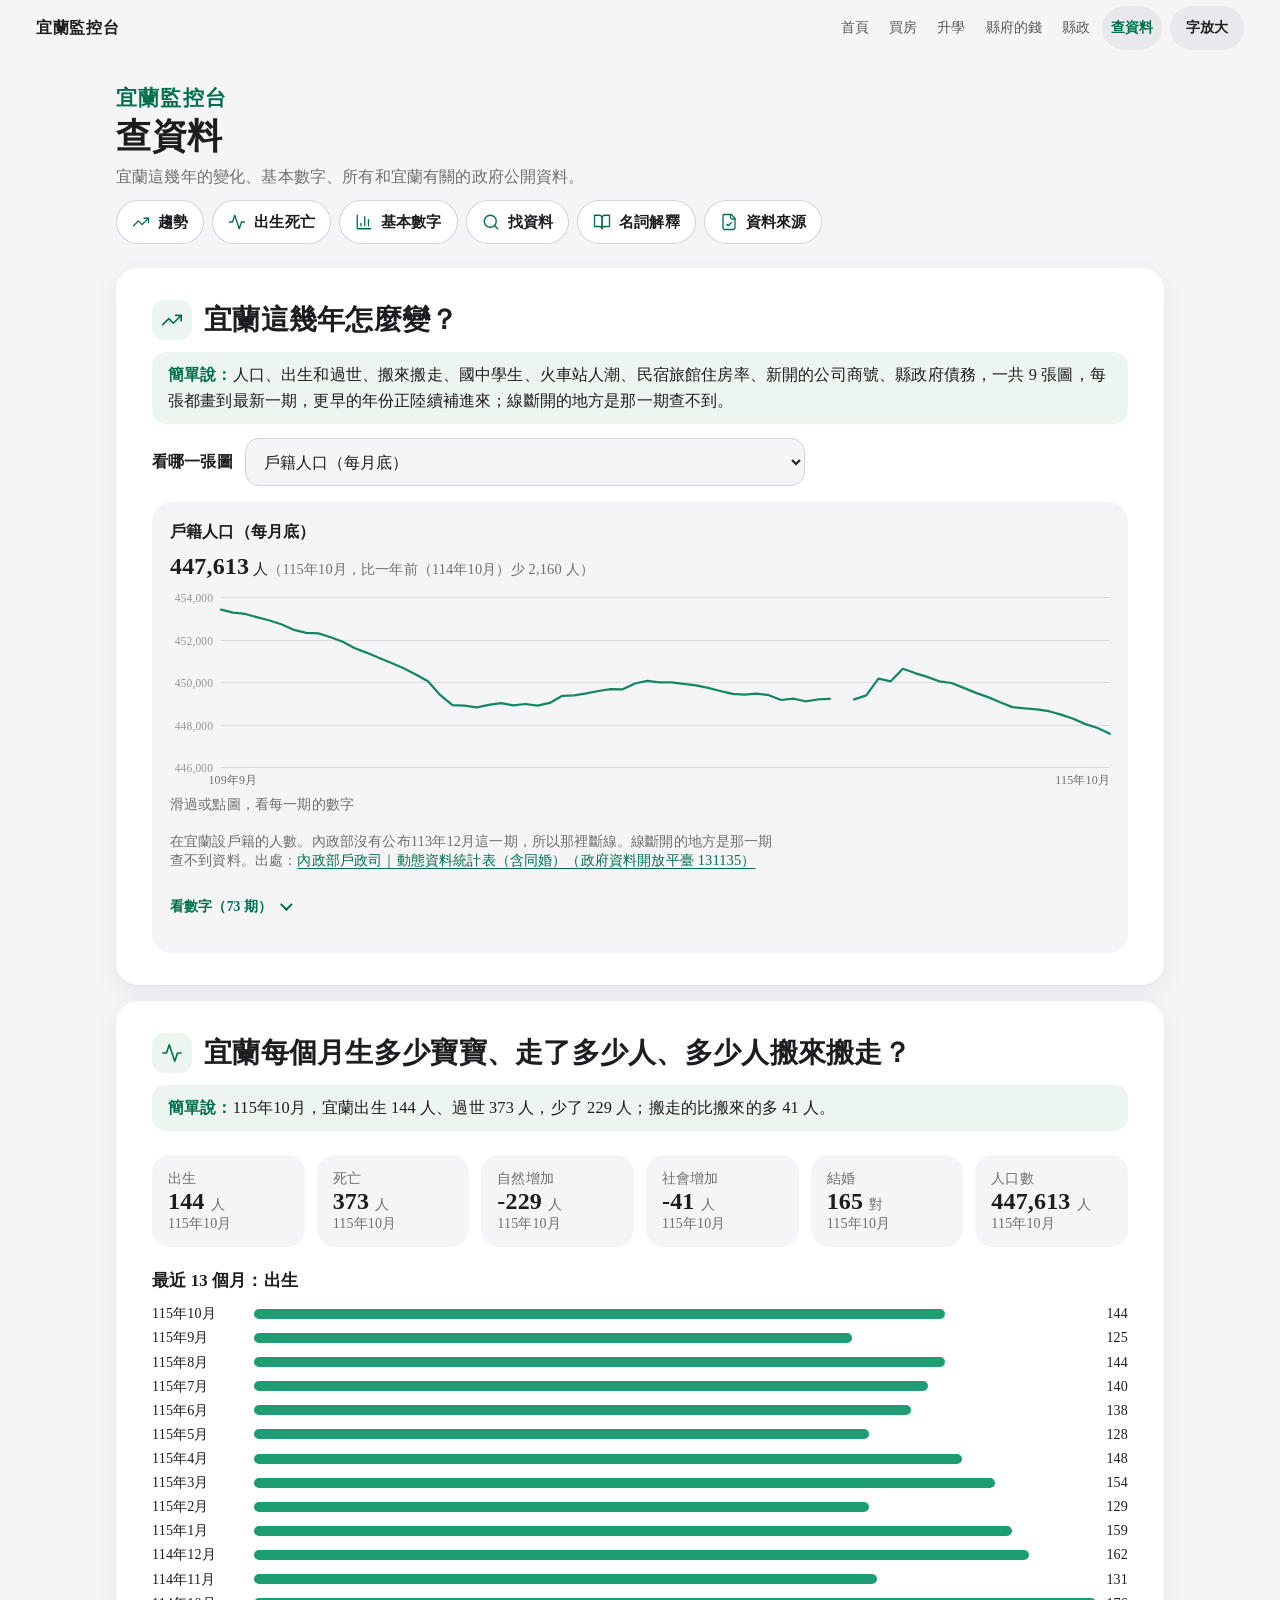
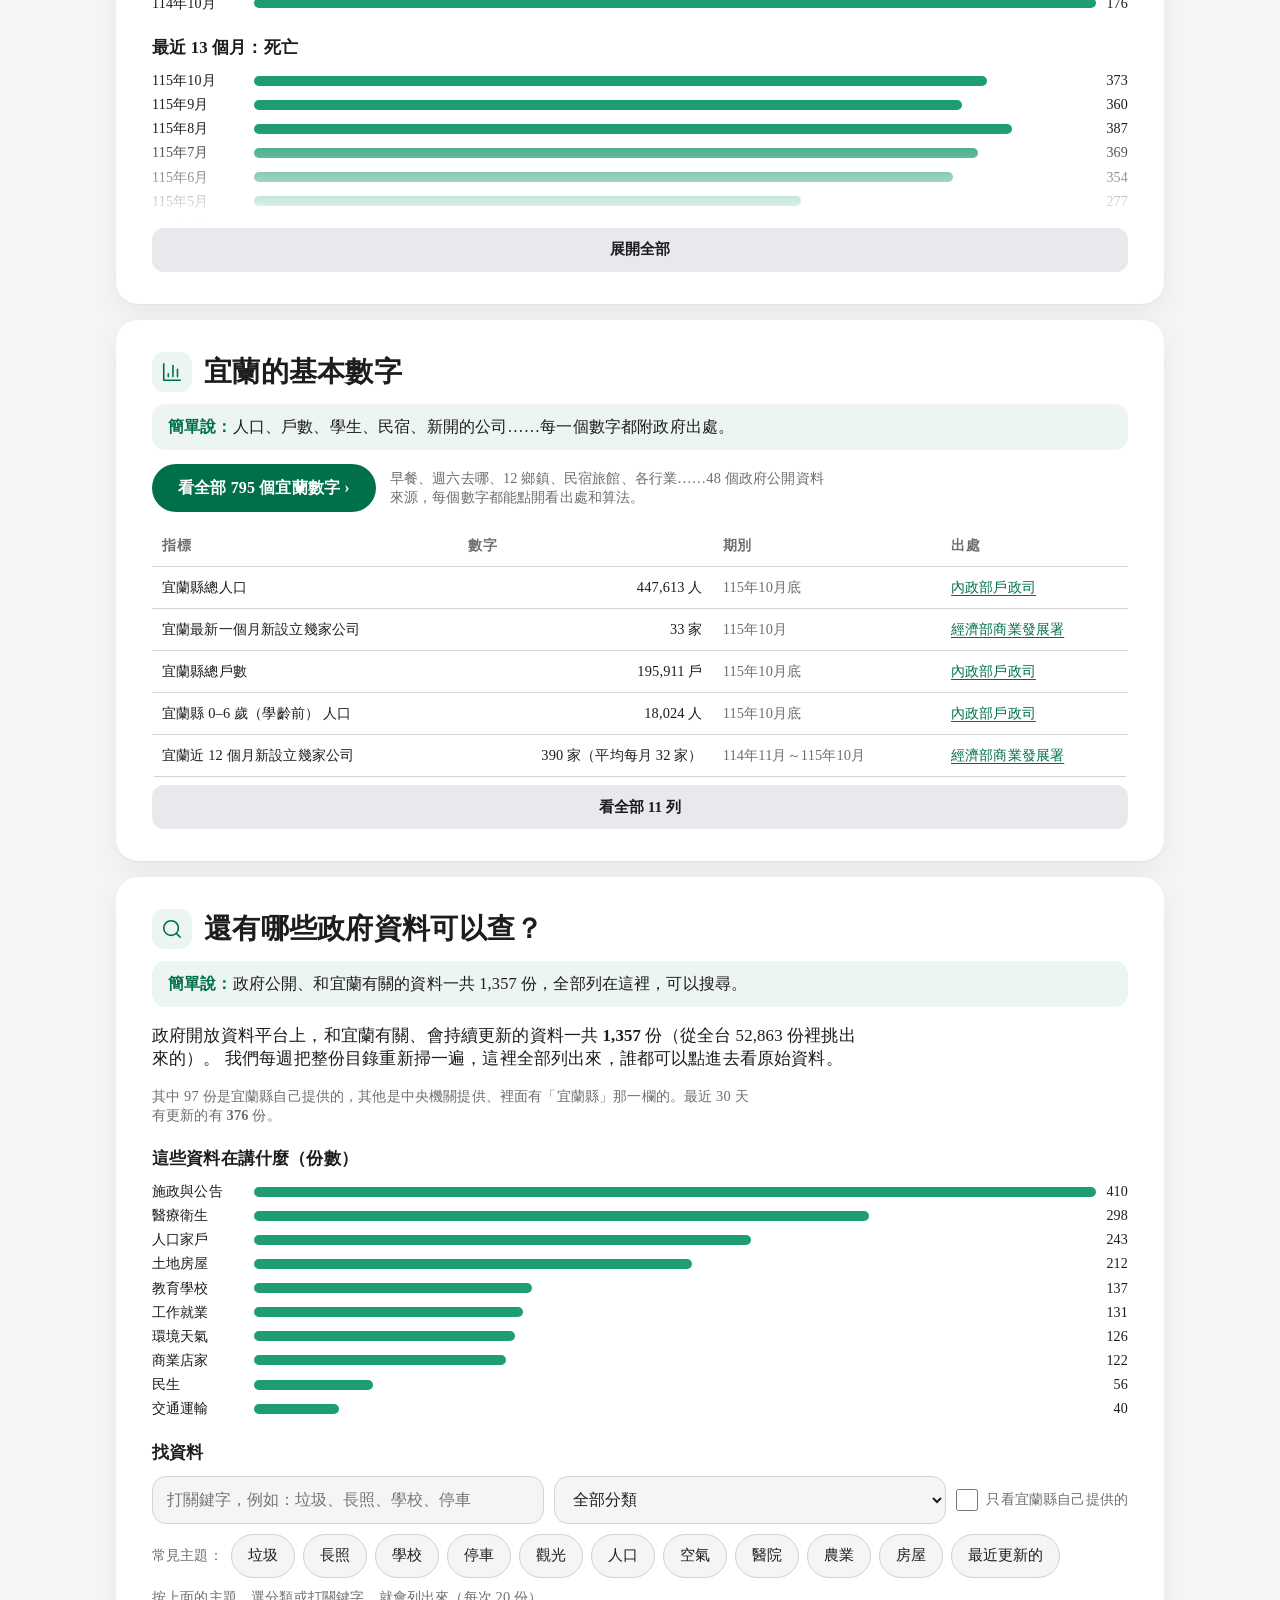
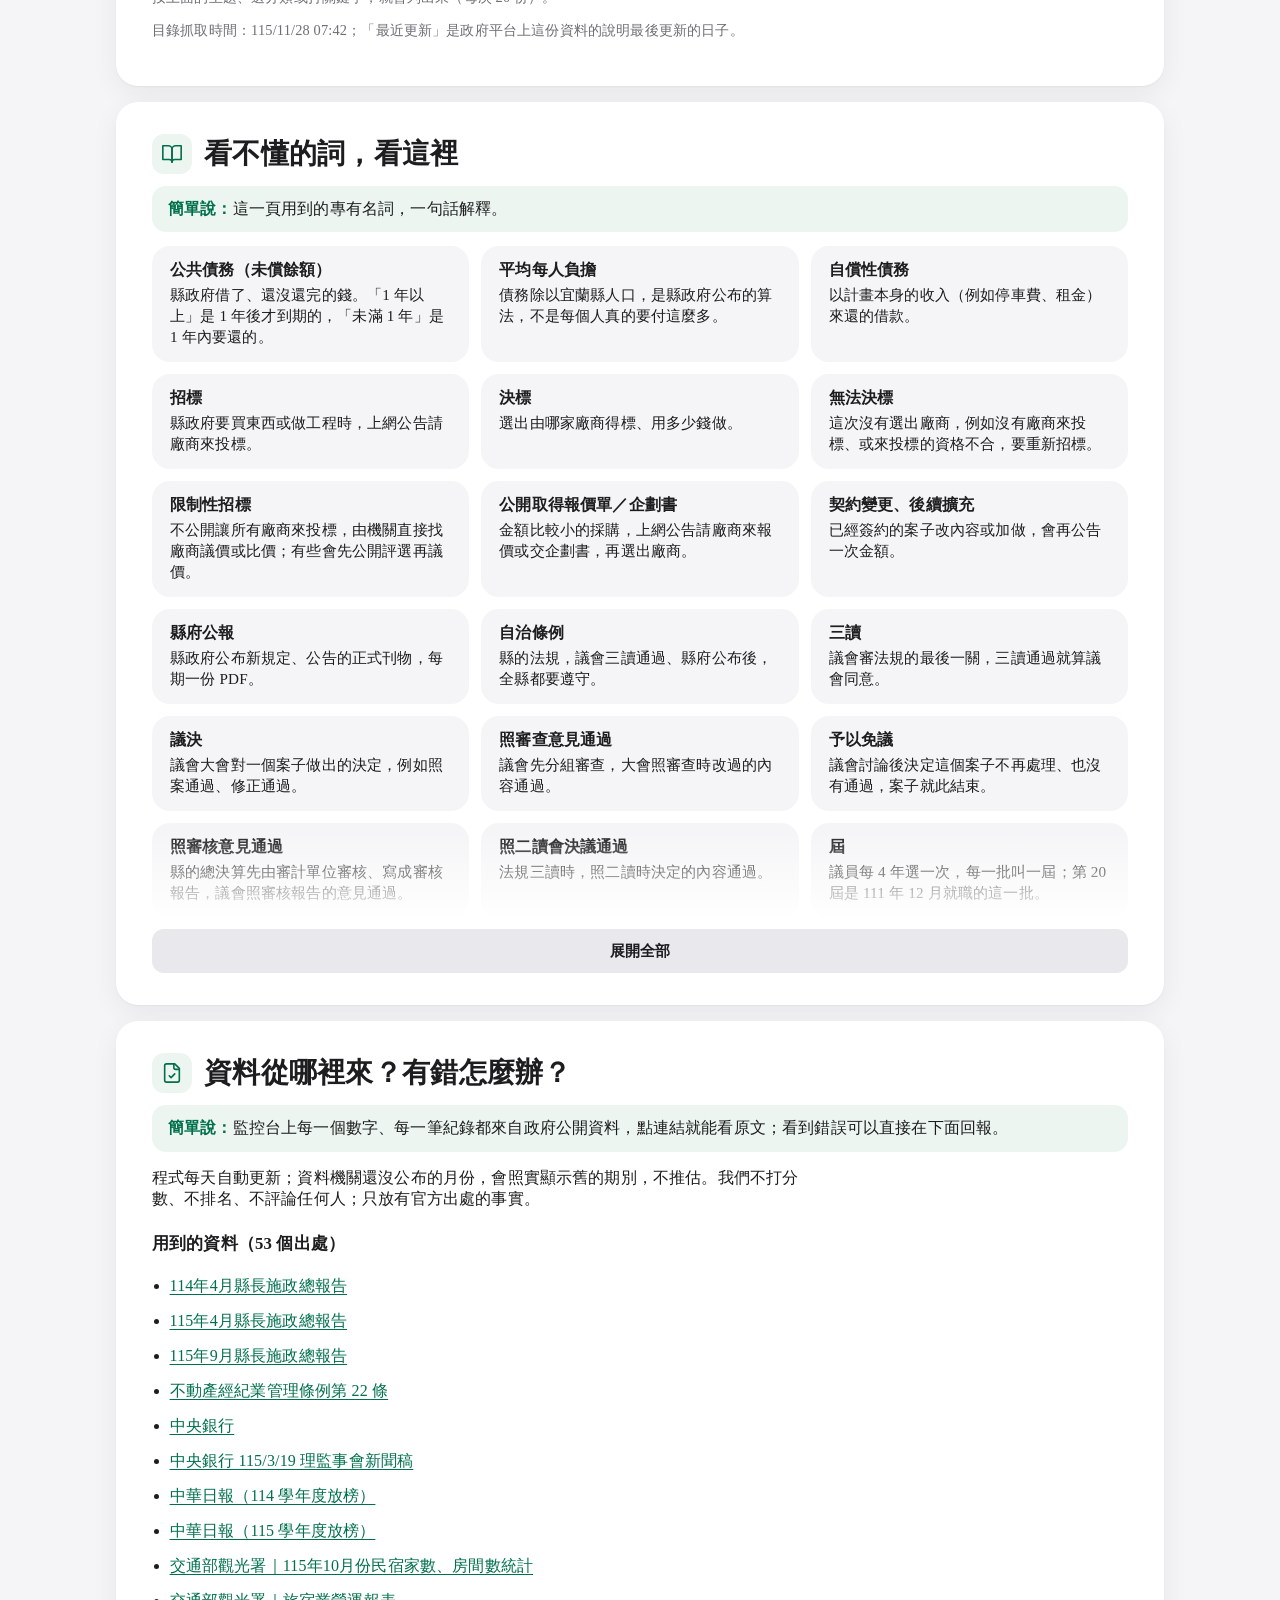
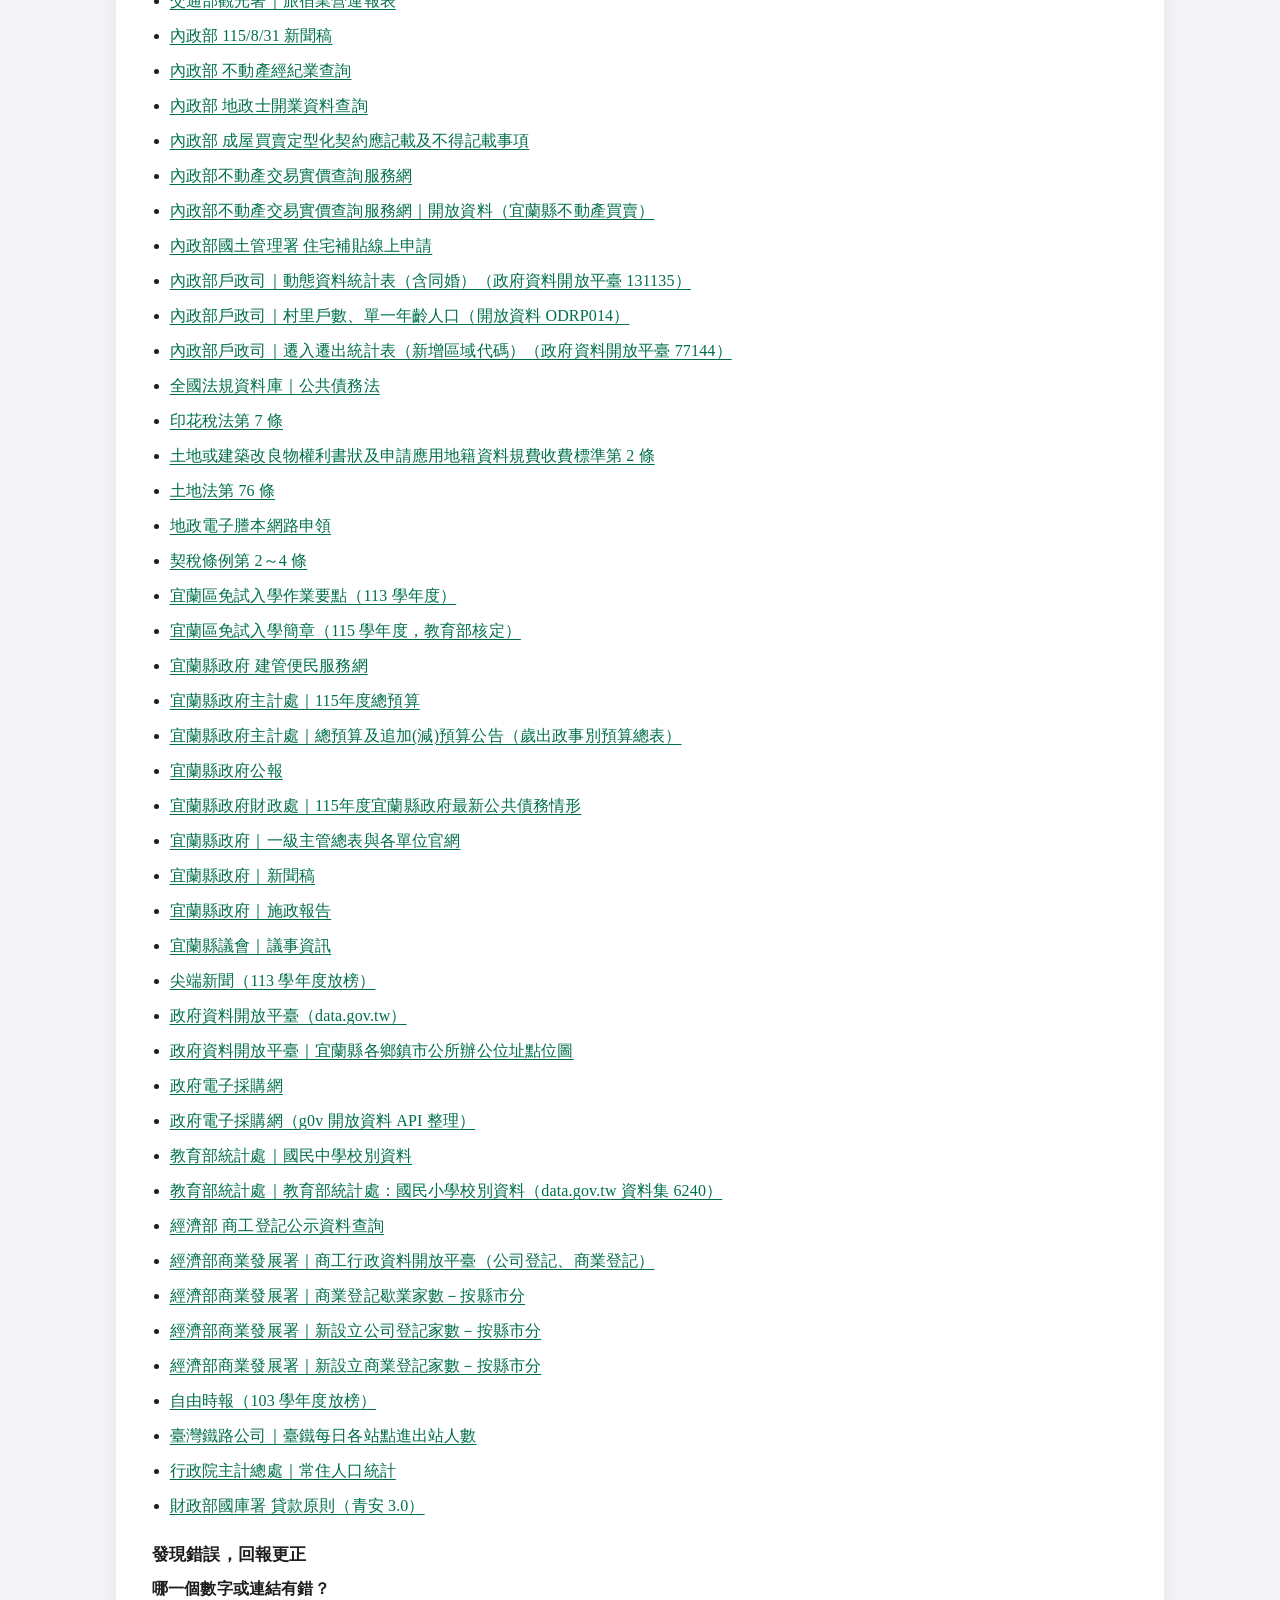
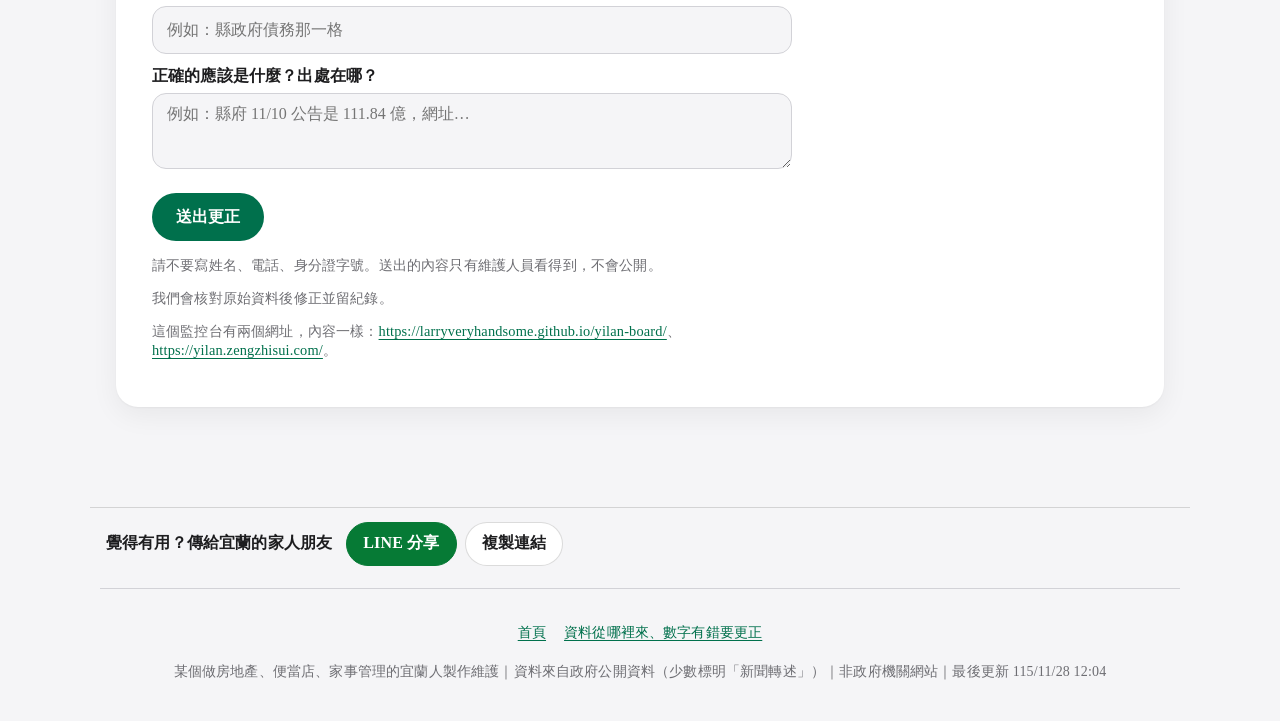
==== data/index.html @ f39eb2ba "更新 2026-11-28 12:04" ====
<!doctype html>
<html lang="zh-Hant-TW" data-page="data"><head><meta charset="utf-8">
<meta name="viewport" content="width=device-width,initial-scale=1,viewport-fit=cover">
<title>查資料｜宜蘭監控台</title>
<meta name="description" content="宜蘭這幾年的變化、基本數字、所有和宜蘭有關的政府公開資料。每一個數字都附原始出處。非政府機關網站。">
<meta property="og:type" content="website"><meta property="og:title" content="查資料｜宜蘭監控台"><meta property="og:description" content="宜蘭這幾年的變化、基本數字、所有和宜蘭有關的政府公開資料。每一個數字都附原始出處。非政府機關網站。"><meta property="og:url" content="https://yilan.zengzhisui.com/data/">
<meta name="theme-color" media="(prefers-color-scheme: light)" content="#f5f5f7"><meta name="theme-color" media="(prefers-color-scheme: dark)" content="#000000">
<link rel="stylesheet" href="../assets/board.css?v=d60c2013e5"></head><body>
<a class="skip" href="#main">跳到主要內容</a>
<div class="gnav"><div class="gin"><a class="brand" href="../">宜蘭監控台</a><nav id="nav" aria-label="分類"><a href="../">首頁</a><a href="../house/">買房</a><a href="../school/">升學</a><a href="../money/">縣府的錢</a><a href="../gov/">縣政</a><a href="../data/" aria-current=page>查資料</a></nav><details class="toc" id="toc"><summary>目錄</summary><nav class="tocp" aria-label="全部分類和區塊"><ul><li class=tg>首頁</li><li><a href="../"><span class=ti><svg viewBox="0 0 24 24" fill="none" stroke="currentColor" stroke-width="1.75" stroke-linecap="round" stroke-linejoin="round" aria-hidden="true" focusable="false"><path d="M22 7l-8.5 8.5-5-5L2 17"/><path d="M16 7h6v6"/></svg></span><span class=tt><b>首頁</b><small>一眼看懂、所有分類</small></span></a></li><li class=tg>買房</li><li><a href="../house/#house"><span class=ti><svg viewBox="0 0 24 24" fill="none" stroke="currentColor" stroke-width="1.75" stroke-linecap="round" stroke-linejoin="round" aria-hidden="true" focusable="false"><path d="M15 21v-8a1 1 0 0 0-1-1h-4a1 1 0 0 0-1 1v8"/><path d="M3 10a2 2 0 0 1 .709-1.528l7-5.999a2 2 0 0 1 2.582 0l7 5.999A2 2 0 0 1 21 10v9a2 2 0 0 1-2 2H5a2 2 0 0 1-2-2z"/></svg></span><span class=tt><b>房價</b><small>宜蘭的房子多少錢？</small></span></a></li><li><a href="../house/#buy"><span class=ti><svg viewBox="0 0 24 24" fill="none" stroke="currentColor" stroke-width="1.75" stroke-linecap="round" stroke-linejoin="round" aria-hidden="true" focusable="false"><rect width="16" height="20" x="4" y="2" rx="2"/><line x1="8" x2="16" y1="6" y2="6"/><line x1="16" x2="16" y1="14" y2="18"/><path d="M16 10h.01"/><path d="M12 10h.01"/><path d="M8 10h.01"/><path d="M12 14h.01"/><path d="M8 14h.01"/><path d="M12 18h.01"/><path d="M8 18h.01"/></svg></span><span class=tt><b>買房試算</b><small>買房試算：各鄉鎮大概要多少錢？</small></span></a></li><li><a href="../house/#howbuy"><span class=ti><svg viewBox="0 0 24 24" fill="none" stroke="currentColor" stroke-width="1.75" stroke-linecap="round" stroke-linejoin="round" aria-hidden="true" focusable="false"><path d="M22 7l-8.5 8.5-5-5L2 17"/><path d="M16 7h6v6"/></svg></span><span class=tt><b>買房步驟</b><small>在宜蘭買房要怎麼做？</small></span></a></li><li class=tg>升學</li><li><a href="../school/#school"><span class=ti><svg viewBox="0 0 24 24" fill="none" stroke="currentColor" stroke-width="1.75" stroke-linecap="round" stroke-linejoin="round" aria-hidden="true" focusable="false"><path d="M21.42 10.922a1 1 0 0 0-.019-1.838L12.83 5.18a2 2 0 0 0-1.66 0L2.6 9.08a1 1 0 0 0 0 1.832l8.57 3.908a2 2 0 0 0 1.66 0z"/><path d="M22 10v6"/><path d="M6 12.5V16a6 3 0 0 0 12 0v-3.5"/></svg></span><span class=tt><b>升學</b><small>國中升高中職，要幾分才進得去？</small></span></a></li><li class=tg>縣府的錢</li><li><a href="../money/#finance"><span class=ti><svg viewBox="0 0 24 24" fill="none" stroke="currentColor" stroke-width="1.75" stroke-linecap="round" stroke-linejoin="round" aria-hidden="true" focusable="false"><path d="M19 7V4a1 1 0 0 0-1-1H5a2 2 0 0 0 0 4h15a1 1 0 0 1 1 1v4h-3a2 2 0 0 0 0 4h3a1 1 0 0 0 1-1v-2a1 1 0 0 0-1-1"/><path d="M3 5v14a2 2 0 0 0 2 2h15a1 1 0 0 0 1-1v-4"/></svg></span><span class=tt><b>欠多少錢</b><small>縣政府欠了多少錢？</small></span></a></li><li><a href="../money/#impact"><span class=ti><svg viewBox="0 0 24 24" fill="none" stroke="currentColor" stroke-width="1.75" stroke-linecap="round" stroke-linejoin="round" aria-hidden="true" focusable="false"><path d="M3 3v18h18"/><path d="M18 17V9M13 17V5M8 17v-3"/></svg></span><span class=tt><b>預算分類</b><small>縣政府一年的錢，花在哪幾類？</small></span></a></li><li><a href="../money/#tender"><span class=ti><svg viewBox="0 0 24 24" fill="none" stroke="currentColor" stroke-width="1.75" stroke-linecap="round" stroke-linejoin="round" aria-hidden="true" focusable="false"><path d="M6 22V4a2 2 0 0 1 2-2h8a2 2 0 0 1 2 2v18Z"/><path d="M6 12H4a2 2 0 0 0-2 2v6a2 2 0 0 0 2 2h2"/><path d="M18 9h2a2 2 0 0 1 2 2v9a2 2 0 0 1-2 2h-2"/><path d="M10 6h4M10 10h4M10 14h4M10 18h4"/></svg></span><span class=tt><b>錢花在哪</b><small>縣政府的錢花在哪？</small></span></a></li><li class=tg>縣政</li><li><a href="../gov/#team"><span class=ti><svg viewBox="0 0 24 24" fill="none" stroke="currentColor" stroke-width="1.75" stroke-linecap="round" stroke-linejoin="round" aria-hidden="true" focusable="false"><path d="M16 21v-2a4 4 0 0 0-4-4H6a4 4 0 0 0-4 4v2"/><circle cx="9" cy="7" r="4"/><path d="M22 21v-2a4 4 0 0 0-3-3.87M16 3.13a4 4 0 0 1 0 7.75"/></svg></span><span class=tt><b>縣府團隊</b><small>縣政府由誰負責？各單位管什麼？</small></span></a></li><li><a href="../gov/#speed"><span class=ti><svg viewBox="0 0 24 24" fill="none" stroke="currentColor" stroke-width="1.75" stroke-linecap="round" stroke-linejoin="round" aria-hidden="true" focusable="false"><path d="M10 2h4M12 14l3-3"/><circle cx="12" cy="14" r="8"/></svg></span><span class=tt><b>辦事天數</b><small>政府辦一件事要多久？</small></span></a></li><li><a href="../gov/#policy"><span class=ti><svg viewBox="0 0 24 24" fill="none" stroke="currentColor" stroke-width="1.75" stroke-linecap="round" stroke-linejoin="round" aria-hidden="true" focusable="false"><path d="m3 11 18-5v12L3 14v-3z"/><path d="M11.6 16.8a3 3 0 1 1-5.8-1.6"/></svg></span><span class=tt><b>縣府施政</b><small>縣政府最近在做什麼？</small></span></a></li><li><a href="../gov/#council"><span class=ti><svg viewBox="0 0 24 24" fill="none" stroke="currentColor" stroke-width="1.75" stroke-linecap="round" stroke-linejoin="round" aria-hidden="true" focusable="false"><path d="M3 22h18M6 18v-7M10 18v-7M14 18v-7M18 18v-7"/><path d="M12 2 20 7H4z"/></svg></span><span class=tt><b>議會</b><small>縣議會通過了什麼？</small></span></a></li><li><a href="../gov/#leader"><span class=ti><svg viewBox="0 0 24 24" fill="none" stroke="currentColor" stroke-width="1.75" stroke-linecap="round" stroke-linejoin="round" aria-hidden="true" focusable="false"><path d="M19 21v-2a4 4 0 0 0-4-4H9a4 4 0 0 0-4 4v2"/><circle cx="12" cy="7" r="4"/></svg></span><span class=tt><b>施政摘錄</b><small>縣府施政報告摘錄：做了什麼、正在做什麼</small></span></a></li><li><a href="../gov/#voice"><span class=ti><svg viewBox="0 0 24 24" fill="none" stroke="currentColor" stroke-width="1.75" stroke-linecap="round" stroke-linejoin="round" aria-hidden="true" focusable="false"><path d="M21 15a2 2 0 0 1-2 2H7l-4 4V5a2 2 0 0 1 2-2h14a2 2 0 0 1 2 2z"/><path d="M8 9h8M8 13h5"/></svg></span><span class=tt><b>意見箱</b><small>你最希望縣政府做什麼？</small></span></a></li><li class=tg>查資料</li><li><a href="#trends"><span class=ti><svg viewBox="0 0 24 24" fill="none" stroke="currentColor" stroke-width="1.75" stroke-linecap="round" stroke-linejoin="round" aria-hidden="true" focusable="false"><path d="M22 7l-8.5 8.5-5-5L2 17"/><path d="M16 7h6v6"/></svg></span><span class=tt><b>趨勢</b><small>宜蘭這幾年怎麼變？</small></span></a></li><li><a href="#pop-change"><span class=ti><svg viewBox="0 0 24 24" fill="none" stroke="currentColor" stroke-width="1.75" stroke-linecap="round" stroke-linejoin="round" aria-hidden="true" focusable="false"><path d="M22 12h-4l-3 9L9 3l-3 9H2"/></svg></span><span class=tt><b>出生死亡</b><small>宜蘭每個月生多少寶寶、走了多少人、多少人搬來搬走？</small></span></a></li><li><a href="#numbers"><span class=ti><svg viewBox="0 0 24 24" fill="none" stroke="currentColor" stroke-width="1.75" stroke-linecap="round" stroke-linejoin="round" aria-hidden="true" focusable="false"><path d="M3 3v18h18"/><path d="M18 17V9M13 17V5M8 17v-3"/></svg></span><span class=tt><b>基本數字</b><small>宜蘭的基本數字</small></span></a></li><li><a href="#radar"><span class=ti><svg viewBox="0 0 24 24" fill="none" stroke="currentColor" stroke-width="1.75" stroke-linecap="round" stroke-linejoin="round" aria-hidden="true" focusable="false"><circle cx="11" cy="11" r="8"/><path d="m21 21-4.3-4.3"/></svg></span><span class=tt><b>找資料</b><small>還有哪些政府資料可以查？</small></span></a></li><li><a href="#words"><span class=ti><svg viewBox="0 0 24 24" fill="none" stroke="currentColor" stroke-width="1.75" stroke-linecap="round" stroke-linejoin="round" aria-hidden="true" focusable="false"><path d="M2 3h6a4 4 0 0 1 4 4v14a3 3 0 0 0-3-3H2z"/><path d="M22 3h-6a4 4 0 0 0-4 4v14a3 3 0 0 1 3-3h7z"/></svg></span><span class=tt><b>名詞解釋</b><small>看不懂的詞，看這裡</small></span></a></li><li><a href="#about"><span class=ti><svg viewBox="0 0 24 24" fill="none" stroke="currentColor" stroke-width="1.75" stroke-linecap="round" stroke-linejoin="round" aria-hidden="true" focusable="false"><path d="M15 2H6a2 2 0 0 0-2 2v16a2 2 0 0 0 2 2h12a2 2 0 0 0 2-2V7Z"/><path d="M14 2v4a2 2 0 0 0 2 2h4"/><path d="m9 15 2 2 4-4"/></svg></span><span class=tt><b>資料從哪裡來</b><small>資料從哪裡來？有錯怎麼辦？</small></span></a></li></ul></nav></details><span class="btap"><button type="button" id="bigbtn" aria-pressed="false">字放大</button></span></div></div>
<div class="wrap">
<header class="phero"><p class="eyebrow">宜蘭監控台</p><h1>查資料</h1><p class="tag">宜蘭這幾年的變化、基本數字、所有和宜蘭有關的政府公開資料。</p><nav aria-label="這一頁有"><div class="pchips"><a href="#trends"><svg viewBox="0 0 24 24" fill="none" stroke="currentColor" stroke-width="1.75" stroke-linecap="round" stroke-linejoin="round" aria-hidden="true" focusable="false"><path d="M22 7l-8.5 8.5-5-5L2 17"/><path d="M16 7h6v6"/></svg>趨勢</a><a href="#pop-change"><svg viewBox="0 0 24 24" fill="none" stroke="currentColor" stroke-width="1.75" stroke-linecap="round" stroke-linejoin="round" aria-hidden="true" focusable="false"><path d="M22 12h-4l-3 9L9 3l-3 9H2"/></svg>出生死亡</a><a href="#numbers"><svg viewBox="0 0 24 24" fill="none" stroke="currentColor" stroke-width="1.75" stroke-linecap="round" stroke-linejoin="round" aria-hidden="true" focusable="false"><path d="M3 3v18h18"/><path d="M18 17V9M13 17V5M8 17v-3"/></svg>基本數字</a><a href="#radar"><svg viewBox="0 0 24 24" fill="none" stroke="currentColor" stroke-width="1.75" stroke-linecap="round" stroke-linejoin="round" aria-hidden="true" focusable="false"><circle cx="11" cy="11" r="8"/><path d="m21 21-4.3-4.3"/></svg>找資料</a><a href="#words"><svg viewBox="0 0 24 24" fill="none" stroke="currentColor" stroke-width="1.75" stroke-linecap="round" stroke-linejoin="round" aria-hidden="true" focusable="false"><path d="M2 3h6a4 4 0 0 1 4 4v14a3 3 0 0 0-3-3H2z"/><path d="M22 3h-6a4 4 0 0 0-4 4v14a3 3 0 0 1 3-3h7z"/></svg>名詞解釋</a><a href="#about"><svg viewBox="0 0 24 24" fill="none" stroke="currentColor" stroke-width="1.75" stroke-linecap="round" stroke-linejoin="round" aria-hidden="true" focusable="false"><path d="M15 2H6a2 2 0 0 0-2 2v16a2 2 0 0 0 2 2h12a2 2 0 0 0 2-2V7Z"/><path d="M14 2v4a2 2 0 0 0 2 2h4"/><path d="m9 15 2 2 4-4"/></svg>資料來源</a></div></nav></header><main id="main"><section id="trends"><h2><span class=ic><svg viewBox="0 0 24 24" fill="none" stroke="currentColor" stroke-width="1.75" stroke-linecap="round" stroke-linejoin="round" aria-hidden="true" focusable="false"><path d="M22 7l-8.5 8.5-5-5L2 17"/><path d="M16 7h6v6"/></svg></span>宜蘭這幾年怎麼變？</h2><p class=simple><b>簡單說：</b>人口、出生和過世、搬來搬走、國中學生、火車站人潮、民宿旅館住房率、新開的公司商號、縣政府債務，一共 9 張圖，每張都畫到最新一期，更早的年份正陸續補進來；線斷開的地方是那一期查不到。</p><div class=sb><div class=trpick hidden><label for=trsel>看哪一張圖</label><select id=trsel><option value="tr-pop">戶籍人口（每月底）</option><option value="tr-birth">每個月出生、過世多少人</option><option value="tr-move">每個月搬來、搬走多少人（戶籍遷入、遷出）</option><option value="tr-live">實際住在宜蘭的人（常住人口，千人）</option><option value="tr-jhs">國中學生有多少人</option><option value="tr-tra">宜蘭縣內火車站，平均每天多少人下車</option><option value="tr-room">民宿、旅館的住房率（每個月）</option><option value="tr-biz">每個月新開、收掉多少公司和商號</option><option value="tr-debt">縣政府欠多少錢（每月底，億元）</option><option value="*">全部 9 張一起看</option></select></div><div class=trg><figure class=trc id="tr-pop"><figcaption><h3>戶籍人口（每月底）</h3><div class=trh><b>447,613</b> 人<span class=sub>（115年10月，比一年前（114年10月）少 2,160 人）</span></div></figcaption><div class=plot tabindex=0 role=img aria-label="戶籍人口（每月底）：109年9月～115年10月的變化，可以用左右方向鍵看每一期" data-d='{&quot;n&quot;:[&quot;戶籍人口&quot;],&quot;u&quot;:&quot;人&quot;,&quot;r&quot;:[[0.0,&quot;109年9月&quot;,[[0.0685,&quot;453,452&quot;]]],[0.0137,&quot;109年10月&quot;,[[0.0864,&quot;453,309&quot;]]],[0.0274,&quot;109年11月&quot;,[[0.0942,&quot;453,246&quot;]]],[0.0411,&quot;109年12月&quot;,[[0.1141,&quot;453,087&quot;]]],[0.0548,&quot;110年1月&quot;,[[0.1324,&quot;452,941&quot;]]],[0.0685,&quot;110年2月&quot;,[[0.1561,&quot;452,751&quot;]]],[0.0822,&quot;110年3月&quot;,[[0.1879,&quot;452,497&quot;]]],[0.0959,&quot;110年4月&quot;,[[0.2056,&quot;452,355&quot;]]],[0.1096,&quot;110年5月&quot;,[[0.2083,&quot;452,334&quot;]]],[0.1233,&quot;110年6月&quot;,[[0.2311,&quot;452,151&quot;]]],[0.137,&quot;110年7月&quot;,[[0.2568,&quot;451,946&quot;]]],[0.1507,&quot;110年8月&quot;,[[0.2956,&quot;451,635&quot;]]],[0.1644,&quot;110年9月&quot;,[[0.3223,&quot;451,422&quot;]]],[0.1781,&quot;110年10月&quot;,[[0.3531,&quot;451,175&quot;]]],[0.1918,&quot;110年11月&quot;,[[0.382,&quot;450,944&quot;]]],[0.2055,&quot;110年12月&quot;,[[0.4135,&quot;450,692&quot;]]],[0.2192,&quot;111年1月&quot;,[[0.4493,&quot;450,406&quot;]]],[0.2329,&quot;111年2月&quot;,[[0.49,&quot;450,080&quot;]]],[0.2466,&quot;111年3月&quot;,[[0.5706,&quot;449,435&quot;]]],[0.2603,&quot;111年4月&quot;,[[0.6296,&quot;448,963&quot;]]],[0.274,&quot;111年5月&quot;,[[0.6334,&quot;448,933&quot;]]],[0.2877,&quot;111年6月&quot;,[[0.643,&quot;448,856&quot;]]],[0.3014,&quot;111年7月&quot;,[[0.6286,&quot;448,971&quot;]]],[0.3151,&quot;111年8月&quot;,[[0.6188,&quot;449,050&quot;]]],[0.3288,&quot;111年9月&quot;,[[0.6319,&quot;448,945&quot;]]],[0.3425,&quot;111年10月&quot;,[[0.6235,&quot;449,012&quot;]]],[0.3562,&quot;111年11月&quot;,[[0.6326,&quot;448,939&quot;]]],[0.3699,&quot;111年12月&quot;,[[0.6173,&quot;449,062&quot;]]],[0.3836,&quot;112年1月&quot;,[[0.5761,&quot;449,391&quot;]]],[0.3973,&quot;112年2月&quot;,[[0.5727,&quot;449,418&quot;]]],[0.411,&quot;112年3月&quot;,[[0.5613,&quot;449,510&quot;]]],[0.4247,&quot;112年4月&quot;,[[0.547,&quot;449,624&quot;]]],[0.4384,&quot;112年5月&quot;,[[0.5361,&quot;449,711&quot;]]],[0.4521,&quot;112年6月&quot;,[[0.5369,&quot;449,705&quot;]]],[0.4658,&quot;112年7月&quot;,[[0.503,&quot;449,976&quot;]]],[0.4795,&quot;112年8月&quot;,[[0.4881,&quot;450,095&quot;]]],[0.4932,&quot;112年9月&quot;,[[0.4961,&quot;450,031&quot;]]],[0.5068,&quot;112年10月&quot;,[[0.4958,&quot;450,034&quot;]]],[0.5205,&quot;112年11月&quot;,[[0.5046,&quot;449,963&quot;]]],[0.5342,&quot;112年12月&quot;,[[0.5137,&quot;449,890&quot;]]],[0.5479,&quot;113年1月&quot;,[[0.5291,&quot;449,767&quot;]]],[0.5616,&quot;113年2月&quot;,[[0.547,&quot;449,624&quot;]]],[0.5753,&quot;113年3月&quot;,[[0.5635,&quot;449,492&quot;]]],[0.589,&quot;113年4月&quot;,[[0.569,&quot;449,448&quot;]]],[0.6027,&quot;113年5月&quot;,[[0.5625,&quot;449,500&quot;]]],[0.6164,&quot;113年6月&quot;,[[0.5722,&quot;449,422&quot;]]],[0.6301,&quot;113年7月&quot;,[[0.5999,&quot;449,201&quot;]]],[0.6438,&quot;113年8月&quot;,[[0.5916,&quot;449,267&quot;]]],[0.6575,&quot;113年9月&quot;,[[0.6073,&quot;449,142&quot;]]],[0.6712,&quot;113年10月&quot;,[[0.5971,&quot;449,223&quot;]]],[0.6849,&quot;113年11月&quot;,[[0.5933,&quot;449,254&quot;]]],[0.7123,&quot;114年1月&quot;,[[0.596,&quot;449,232&quot;]]],[0.726,&quot;114年2月&quot;,[[0.5727,&quot;449,418&quot;]]],[0.7397,&quot;114年3月&quot;,[[0.4746,&quot;450,203&quot;]]],[0.7534,&quot;114年4月&quot;,[[0.4899,&quot;450,081&quot;]]],[0.7671,&quot;114年5月&quot;,[[0.4167,&quot;450,666&quot;]]],[0.7808,&quot;114年6月&quot;,[[0.4415,&quot;450,468&quot;]]],[0.7945,&quot;114年7月&quot;,[[0.464,&quot;450,288&quot;]]],[0.8082,&quot;114年8月&quot;,[[0.4901,&quot;450,079&quot;]]],[0.8219,&quot;114年9月&quot;,[[0.5001,&quot;449,999&quot;]]],[0.8356,&quot;114年10月&quot;,[[0.5284,&quot;449,773&quot;]]],[0.8493,&quot;114年11月&quot;,[[0.558,&quot;449,536&quot;]]],[0.863,&quot;114年12月&quot;,[[0.583,&quot;449,336&quot;]]],[0.8767,&quot;115年1月&quot;,[[0.6133,&quot;449,094&quot;]]],[0.8904,&quot;115年2月&quot;,[[0.6419,&quot;448,865&quot;]]],[0.9041,&quot;115年3月&quot;,[[0.6489,&quot;448,809&quot;]]],[0.9178,&quot;115年4月&quot;,[[0.6546,&quot;448,763&quot;]]],[0.9315,&quot;115年5月&quot;,[[0.6663,&quot;448,670&quot;]]],[0.9452,&quot;115年6月&quot;,[[0.6859,&quot;448,513&quot;]]],[0.9589,&quot;115年7月&quot;,[[0.7104,&quot;448,317&quot;]]],[0.9726,&quot;115年8月&quot;,[[0.7419,&quot;448,065&quot;]]],[0.9863,&quot;115年9月&quot;,[[0.7646,&quot;447,883&quot;]]],[1.0,&quot;115年10月&quot;,[[0.7984,&quot;447,613&quot;]]]]}'><span class=gl style="bottom:0.00%"><i>446,000</i></span><span class=gl style="bottom:25.00%"><i>448,000</i></span><span class=gl style="bottom:50.00%"><i>450,000</i></span><span class=gl style="bottom:75.00%"><i>452,000</i></span><span class=gl style="bottom:100.00%"><i>454,000</i></span><svg viewBox="0 0 600 200" preserveAspectRatio="none" aria-hidden="true"><path d="M0.0,13.7L8.2,17.3L16.4,18.8L24.7,22.8L32.9,26.5L41.1,31.2L49.3,37.6L57.5,41.1L65.8,41.7L74.0,46.2L82.2,51.4L90.4,59.1L98.6,64.5L106.8,70.6L115.1,76.4L123.3,82.7L131.5,89.9L139.7,98.0L147.9,114.1L156.2,125.9L164.4,126.7L172.6,128.6L180.8,125.7L189.0,123.8L197.3,126.4L205.5,124.7L213.7,126.5L221.9,123.5L230.1,115.2L238.4,114.5L246.6,112.2L254.8,109.4L263.0,107.2L271.2,107.4L279.5,100.6L287.7,97.6L295.9,99.2L304.1,99.2L312.3,100.9L320.5,102.7L328.8,105.8L337.0,109.4L345.2,112.7L353.4,113.8L361.6,112.5L369.9,114.4L378.1,120.0L386.3,118.3L394.5,121.5L402.7,119.4L411.0,118.7M427.4,119.2L435.6,114.5L443.8,94.9L452.1,98.0L460.3,83.3L468.5,88.3L476.7,92.8L484.9,98.0L493.2,100.0L501.4,105.7L509.6,111.6L517.8,116.6L526.0,122.7L534.2,128.4L542.5,129.8L550.7,130.9L558.9,133.2L567.1,137.2L575.3,142.1L583.6,148.4L591.8,152.9L600.0,159.7" fill="none" stroke="var(--c1)" stroke-width="2.25" stroke-linejoin="round" stroke-linecap="round" vector-effect="non-scaling-stroke"/></svg><span class=vl hidden></span></div><div class=xax><span>109年9月</span><span>115年10月</span></div><div class="rd sub" aria-live=polite>滑過或點圖，看每一期的數字</div><p class=sub>在宜蘭設戶籍的人數。內政部沒有公布113年12月這一期，所以那裡斷線。線斷開的地方是那一期查不到資料。出處：<a href="https://data.gov.tw/dataset/131135" target="_blank" rel="noopener">內政部戶政司｜動態資料統計表（含同婚）（政府資料開放平臺 131135）<span class=vh>（另開新視窗）</span></a></p><details class=tdl><summary>看數字（73 期）</summary><div class=tw><table role=table class=k><thead><tr role=row><th role=columnheader>期別</th><th role=columnheader>戶籍人口</th></tr></thead><tbody></tbody></table></div><noscript><p class=sub>這個瀏覽器沒有開 JavaScript，看不到數字表；請點上面的出處看原始資料。</p></noscript></details></figure><figure class=trc id="tr-birth"><figcaption><h3>每個月出生、過世多少人</h3><div class=trh>出生 <b>144</b> 人<span class=sub>（115年10月，比一年前（114年10月）少 32 人）</span><br>過世 <b>373</b> 人<span class=sub>（115年10月，比一年前（114年10月）多 66 人）</span></div></figcaption><div class=lg><span><i class="" style="--k:var(--c1)"></i>出生</span><span><i class="lg2" style="--k:var(--c2)"></i>過世</span></div><div class=plot tabindex=0 role=img aria-label="每個月出生、過世多少人：109年9月～115年10月的變化，可以用左右方向鍵看每一期" data-d='{&quot;n&quot;:[&quot;出生&quot;,&quot;過世&quot;],&quot;u&quot;:&quot;人&quot;,&quot;r&quot;:[[0.0,&quot;109年9月&quot;,[[0.59,&quot;246&quot;],[0.475,&quot;315&quot;]]],[0.0137,&quot;109年10月&quot;,[[0.595,&quot;243&quot;],[0.5083,&quot;295&quot;]]],[0.0274,&quot;109年11月&quot;,[[0.5483,&quot;271&quot;],[0.505,&quot;297&quot;]]],[0.0411,&quot;109年12月&quot;,[[0.5033,&quot;298&quot;],[0.37,&quot;378&quot;]]],[0.0548,&quot;110年1月&quot;,[[0.695,&quot;183&quot;],[0.3967,&quot;362&quot;]]],[0.0685,&quot;110年2月&quot;,[[0.6717,&quot;197&quot;],[0.4367,&quot;338&quot;]]],[0.0822,&quot;110年3月&quot;,[[0.5883,&quot;247&quot;],[0.34,&quot;396&quot;]]],[0.0959,&quot;110年4月&quot;,[[0.63,&quot;222&quot;],[0.4233,&quot;346&quot;]]],[0.1096,&quot;110年5月&quot;,[[0.585,&quot;249&quot;],[0.4533,&quot;328&quot;]]],[0.1233,&quot;110年6月&quot;,[[0.54,&quot;276&quot;],[0.4,&quot;360&quot;]]],[0.137,&quot;110年7月&quot;,[[0.6233,&quot;226&quot;],[0.4133,&quot;352&quot;]]],[0.1507,&quot;110年8月&quot;,[[0.5917,&quot;245&quot;],[0.4183,&quot;349&quot;]]],[0.1644,&quot;110年9月&quot;,[[0.5583,&quot;265&quot;],[0.5067,&quot;296&quot;]]],[0.1781,&quot;110年10月&quot;,[[0.6383,&quot;217&quot;],[0.47,&quot;318&quot;]]],[0.1918,&quot;110年11月&quot;,[[0.5967,&quot;242&quot;],[0.425,&quot;345&quot;]]],[0.2055,&quot;110年12月&quot;,[[0.5817,&quot;251&quot;],[0.4183,&quot;349&quot;]]],[0.2192,&quot;111年1月&quot;,[[0.6233,&quot;226&quot;],[0.425,&quot;345&quot;]]],[0.2329,&quot;111年2月&quot;,[[0.7017,&quot;179&quot;],[0.4467,&quot;332&quot;]]],[0.2466,&quot;111年3月&quot;,[[0.635,&quot;219&quot;],[0.3467,&quot;392&quot;]]],[0.2603,&quot;111年4月&quot;,[[0.6867,&quot;188&quot;],[0.46,&quot;324&quot;]]],[0.274,&quot;111年5月&quot;,[[0.7317,&quot;161&quot;],[0.3233,&quot;406&quot;]]],[0.2877,&quot;111年6月&quot;,[[0.7017,&quot;179&quot;],[0.2333,&quot;460&quot;]]],[0.3014,&quot;111年7月&quot;,[[0.6467,&quot;212&quot;],[0.3517,&quot;389&quot;]]],[0.3151,&quot;111年8月&quot;,[[0.6967,&quot;182&quot;],[0.37,&quot;378&quot;]]],[0.3288,&quot;111年9月&quot;,[[0.6433,&quot;214&quot;],[0.3933,&quot;364&quot;]]],[0.3425,&quot;111年10月&quot;,[[0.6467,&quot;212&quot;],[0.35,&quot;390&quot;]]],[0.3562,&quot;111年11月&quot;,[[0.6617,&quot;203&quot;],[0.275,&quot;435&quot;]]],[0.3699,&quot;111年12月&quot;,[[0.6617,&quot;203&quot;],[0.31,&quot;414&quot;]]],[0.3836,&quot;112年1月&quot;,[[0.6867,&quot;188&quot;],[0.3483,&quot;391&quot;]]],[0.3973,&quot;112年2月&quot;,[[0.69,&quot;186&quot;],[0.3183,&quot;409&quot;]]],[0.411,&quot;112年3月&quot;,[[0.645,&quot;213&quot;],[0.2417,&quot;455&quot;]]],[0.4247,&quot;112年4月&quot;,[[0.715,&quot;171&quot;],[0.4167,&quot;350&quot;]]],[0.4384,&quot;112年5月&quot;,[[0.6283,&quot;223&quot;],[0.3483,&quot;391&quot;]]],[0.4521,&quot;112年6月&quot;,[[0.66,&quot;204&quot;],[0.3117,&quot;413&quot;]]],[0.4658,&quot;112年7月&quot;,[[0.6367,&quot;218&quot;],[0.375,&quot;375&quot;]]],[0.4795,&quot;112年8月&quot;,[[0.6517,&quot;209&quot;],[0.3683,&quot;379&quot;]]],[0.4932,&quot;112年9月&quot;,[[0.7217,&quot;167&quot;],[0.4383,&quot;337&quot;]]],[0.5068,&quot;112年10月&quot;,[[0.6233,&quot;226&quot;],[0.45,&quot;330&quot;]]],[0.5205,&quot;112年11月&quot;,[[0.66,&quot;204&quot;],[0.3917,&quot;365&quot;]]],[0.5342,&quot;112年12月&quot;,[[0.6733,&quot;196&quot;],[0.425,&quot;345&quot;]]],[0.5479,&quot;113年1月&quot;,[[0.6817,&quot;191&quot;],[0.2967,&quot;422&quot;]]],[0.5616,&quot;113年2月&quot;,[[0.675,&quot;195&quot;],[0.335,&quot;399&quot;]]],[0.5753,&quot;113年3月&quot;,[[0.7083,&quot;175&quot;],[0.3767,&quot;374&quot;]]],[0.589,&quot;113年4月&quot;,[[0.69,&quot;186&quot;],[0.3917,&quot;365&quot;]]],[0.6027,&quot;113年5月&quot;,[[0.6917,&quot;185&quot;],[0.3633,&quot;382&quot;]]],[0.6164,&quot;113年6月&quot;,[[0.6383,&quot;217&quot;],[0.5067,&quot;296&quot;]]],[0.6301,&quot;113年7月&quot;,[[0.705,&quot;177&quot;],[0.2717,&quot;437&quot;]]],[0.6438,&quot;113年8月&quot;,[[0.6267,&quot;224&quot;],[0.3933,&quot;364&quot;]]],[0.6575,&quot;113年9月&quot;,[[0.6667,&quot;200&quot;],[0.42,&quot;348&quot;]]],[0.6712,&quot;113年10月&quot;,[[0.615,&quot;231&quot;],[0.4467,&quot;332&quot;]]],[0.6849,&quot;113年11月&quot;,[[0.63,&quot;222&quot;],[0.4217,&quot;347&quot;]]],[0.7123,&quot;114年1月&quot;,[[0.7517,&quot;149&quot;],[0.445,&quot;333&quot;]]],[0.726,&quot;114年2月&quot;,[[0.715,&quot;171&quot;],[0.1517,&quot;509&quot;]]],[0.7397,&quot;114年3月&quot;,[[0.6767,&quot;194&quot;],[0.385,&quot;369&quot;]]],[0.7534,&quot;114年4月&quot;,[[0.735,&quot;159&quot;],[0.3917,&quot;365&quot;]]],[0.7671,&quot;114年5月&quot;,[[0.7467,&quot;152&quot;],[0.4767,&quot;314&quot;]]],[0.7808,&quot;114年6月&quot;,[[0.725,&quot;165&quot;],[0.4133,&quot;352&quot;]]],[0.7945,&quot;114年7月&quot;,[[0.7467,&quot;152&quot;],[0.39,&quot;366&quot;]]],[0.8082,&quot;114年8月&quot;,[[0.7467,&quot;152&quot;],[0.475,&quot;315&quot;]]],[0.8219,&quot;114年9月&quot;,[[0.75,&quot;150&quot;],[0.515,&quot;291&quot;]]],[0.8356,&quot;114年10月&quot;,[[0.7067,&quot;176&quot;],[0.4883,&quot;307&quot;]]],[0.8493,&quot;114年11月&quot;,[[0.7817,&quot;131&quot;],[0.4717,&quot;317&quot;]]],[0.863,&quot;114年12月&quot;,[[0.73,&quot;162&quot;],[0.3383,&quot;397&quot;]]],[0.8767,&quot;115年1月&quot;,[[0.735,&quot;159&quot;],[0.3467,&quot;392&quot;]]],[0.8904,&quot;115年2月&quot;,[[0.785,&quot;129&quot;],[0.4767,&quot;314&quot;]]],[0.9041,&quot;115年3月&quot;,[[0.7433,&quot;154&quot;],[0.285,&quot;429&quot;]]],[0.9178,&quot;115年4月&quot;,[[0.7533,&quot;148&quot;],[0.46,&quot;324&quot;]]],[0.9315,&quot;115年5月&quot;,[[0.7867,&quot;128&quot;],[0.5383,&quot;277&quot;]]],[0.9452,&quot;115年6月&quot;,[[0.77,&quot;138&quot;],[0.41,&quot;354&quot;]]],[0.9589,&quot;115年7月&quot;,[[0.7667,&quot;140&quot;],[0.385,&quot;369&quot;]]],[0.9726,&quot;115年8月&quot;,[[0.76,&quot;144&quot;],[0.355,&quot;387&quot;]]],[0.9863,&quot;115年9月&quot;,[[0.7917,&quot;125&quot;],[0.4,&quot;360&quot;]]],[1.0,&quot;115年10月&quot;,[[0.76,&quot;144&quot;],[0.3783,&quot;373&quot;]]]]}'><span class=gl style="bottom:0.00%"><i>0</i></span><span class=gl style="bottom:33.33%"><i>200</i></span><span class=gl style="bottom:66.67%"><i>400</i></span><span class=gl style="bottom:100.00%"><i>600</i></span><svg viewBox="0 0 600 200" preserveAspectRatio="none" aria-hidden="true"><path d="M0.0,118.0L8.2,119.0L16.4,109.7L24.7,100.7L32.9,139.0L41.1,134.3L49.3,117.7L57.5,126.0L65.8,117.0L74.0,108.0L82.2,124.7L90.4,118.3L98.6,111.7L106.8,127.7L115.1,119.3L123.3,116.3L131.5,124.7L139.7,140.3L147.9,127.0L156.2,137.3L164.4,146.3L172.6,140.3L180.8,129.3L189.0,139.3L197.3,128.7L205.5,129.3L213.7,132.3L221.9,132.3L230.1,137.3L238.4,138.0L246.6,129.0L254.8,143.0L263.0,125.7L271.2,132.0L279.5,127.3L287.7,130.3L295.9,144.3L304.1,124.7L312.3,132.0L320.5,134.7L328.8,136.3L337.0,135.0L345.2,141.7L353.4,138.0L361.6,138.3L369.9,127.7L378.1,141.0L386.3,125.3L394.5,133.3L402.7,123.0L411.0,126.0M427.4,150.3L435.6,143.0L443.8,135.3L452.1,147.0L460.3,149.3L468.5,145.0L476.7,149.3L484.9,149.3L493.2,150.0L501.4,141.3L509.6,156.3L517.8,146.0L526.0,147.0L534.2,157.0L542.5,148.7L550.7,150.7L558.9,157.3L567.1,154.0L575.3,153.3L583.6,152.0L591.8,158.3L600.0,152.0" fill="none" stroke="var(--c1)" stroke-width="2.25" stroke-linejoin="round" stroke-linecap="round" vector-effect="non-scaling-stroke"/><path d="M0.0,95.0L8.2,101.7L16.4,101.0L24.7,74.0L32.9,79.3L41.1,87.3L49.3,68.0L57.5,84.7L65.8,90.7L74.0,80.0L82.2,82.7L90.4,83.7L98.6,101.3L106.8,94.0L115.1,85.0L123.3,83.7L131.5,85.0L139.7,89.3L147.9,69.3L156.2,92.0L164.4,64.7L172.6,46.7L180.8,70.3L189.0,74.0L197.3,78.7L205.5,70.0L213.7,55.0L221.9,62.0L230.1,69.7L238.4,63.7L246.6,48.3L254.8,83.3L263.0,69.7L271.2,62.3L279.5,75.0L287.7,73.7L295.9,87.7L304.1,90.0L312.3,78.3L320.5,85.0L328.8,59.3L337.0,67.0L345.2,75.3L353.4,78.3L361.6,72.7L369.9,101.3L378.1,54.3L386.3,78.7L394.5,84.0L402.7,89.3L411.0,84.3M427.4,89.0L435.6,30.3L443.8,77.0L452.1,78.3L460.3,95.3L468.5,82.7L476.7,78.0L484.9,95.0L493.2,103.0L501.4,97.7L509.6,94.3L517.8,67.7L526.0,69.3L534.2,95.3L542.5,57.0L550.7,92.0L558.9,107.7L567.1,82.0L575.3,77.0L583.6,71.0L591.8,80.0L600.0,75.7" fill="none" stroke="var(--c2)" stroke-width="2.25" stroke-linejoin="round" stroke-linecap="round" vector-effect="non-scaling-stroke" stroke-dasharray="7 5"/></svg><span class=vl hidden></span></div><div class=xax><span>109年9月</span><span>115年10月</span></div><div class="rd sub" aria-live=polite>滑過或點圖，看每一期的數字</div><p class=sub>按戶政登記的月份算。內政部沒有公布113年12月這一期，所以那裡斷線。線斷開的地方是那一期查不到資料。出處：<a href="https://data.gov.tw/dataset/131135" target="_blank" rel="noopener">內政部戶政司｜動態資料統計表（含同婚）（政府資料開放平臺 131135）<span class=vh>（另開新視窗）</span></a></p><details class=tdl><summary>看數字（73 期）</summary><div class=tw><table role=table class=k><thead><tr role=row><th role=columnheader>期別</th><th role=columnheader>出生</th><th role=columnheader>過世</th></tr></thead><tbody></tbody></table></div><noscript><p class=sub>這個瀏覽器沒有開 JavaScript，看不到數字表；請點上面的出處看原始資料。</p></noscript></details></figure><figure class=trc id="tr-move"><figcaption><h3>每個月搬來、搬走多少人（戶籍遷入、遷出）</h3><div class=trh>遷入 <b>1,155</b> 人<span class=sub>（115年10月，比一年前（114年10月）少 114 人）</span><br>遷出 <b>1,196</b> 人<span class=sub>（115年10月，比一年前（114年10月）少 168 人）</span></div></figcaption><div class=lg><span><i class="" style="--k:var(--c1)"></i>遷入</span><span><i class="lg2" style="--k:var(--c2)"></i>遷出</span></div><div class=plot tabindex=0 role=img aria-label="每個月搬來、搬走多少人（戶籍遷入、遷出）：107年1月～115年10月的變化，可以用左右方向鍵看每一期" data-d='{&quot;n&quot;:[&quot;遷入&quot;,&quot;遷出&quot;],&quot;u&quot;:&quot;人&quot;,&quot;r&quot;:[[0.0,&quot;107年1月&quot;,[[0.7198,&quot;1,681&quot;],[0.6992,&quot;1,805&quot;]]],[0.0095,&quot;107年2月&quot;,[[0.8028,&quot;1,183&quot;],[0.8,&quot;1,200&quot;]]],[0.019,&quot;107年3月&quot;,[[0.6742,&quot;1,955&quot;],[0.6582,&quot;2,051&quot;]]],[0.0286,&quot;107年4月&quot;,[[0.711,&quot;1,734&quot;],[0.7215,&quot;1,671&quot;]]],[0.0381,&quot;107年5月&quot;,[[0.6327,&quot;2,204&quot;],[0.6442,&quot;2,135&quot;]]],[0.0476,&quot;107年6月&quot;,[[0.7327,&quot;1,604&quot;],[0.7318,&quot;1,609&quot;]]],[0.0571,&quot;107年7月&quot;,[[0.7337,&quot;1,598&quot;],[0.7288,&quot;1,627&quot;]]],[0.0667,&quot;107年8月&quot;,[[0.715,&quot;1,710&quot;],[0.7005,&quot;1,797&quot;]]],[0.0762,&quot;107年9月&quot;,[[0.8007,&quot;1,196&quot;],[0.7867,&quot;1,280&quot;]]],[0.0857,&quot;107年10月&quot;,[[0.8473,&quot;916&quot;],[0.8428,&quot;943&quot;]]],[0.0952,&quot;107年11月&quot;,[[0.8185,&quot;1,089&quot;],[0.8048,&quot;1,171&quot;]]],[0.1048,&quot;107年12月&quot;,[[0.7332,&quot;1,601&quot;],[0.7133,&quot;1,720&quot;]]],[0.1143,&quot;108年1月&quot;,[[0.7333,&quot;1,600&quot;],[0.7238,&quot;1,657&quot;]]],[0.1238,&quot;108年2月&quot;,[[0.7815,&quot;1,311&quot;],[0.7785,&quot;1,329&quot;]]],[0.1333,&quot;108年3月&quot;,[[0.7592,&quot;1,445&quot;],[0.7508,&quot;1,495&quot;]]],[0.1429,&quot;108年4月&quot;,[[0.7223,&quot;1,666&quot;],[0.7233,&quot;1,660&quot;]]],[0.1524,&quot;108年5月&quot;,[[0.699,&quot;1,806&quot;],[0.7108,&quot;1,735&quot;]]],[0.1619,&quot;108年6月&quot;,[[0.7385,&quot;1,569&quot;],[0.747,&quot;1,518&quot;]]],[0.1714,&quot;108年7月&quot;,[[0.726,&quot;1,644&quot;],[0.723,&quot;1,662&quot;]]],[0.181,&quot;108年8月&quot;,[[0.7078,&quot;1,753&quot;],[0.7103,&quot;1,738&quot;]]],[0.1905,&quot;108年9月&quot;,[[0.7478,&quot;1,513&quot;],[0.7205,&quot;1,677&quot;]]],[0.2,&quot;108年10月&quot;,[[0.7787,&quot;1,328&quot;],[0.778,&quot;1,332&quot;]]],[0.2095,&quot;108年11月&quot;,[[0.8058,&quot;1,165&quot;],[0.8067,&quot;1,160&quot;]]],[0.219,&quot;108年12月&quot;,[[0.8085,&quot;1,149&quot;],[0.811,&quot;1,134&quot;]]],[0.2286,&quot;109年1月&quot;,[[0.7788,&quot;1,327&quot;],[0.795,&quot;1,230&quot;]]],[0.2381,&quot;109年2月&quot;,[[0.7473,&quot;1,516&quot;],[0.7553,&quot;1,468&quot;]]],[0.2476,&quot;109年3月&quot;,[[0.7308,&quot;1,615&quot;],[0.7277,&quot;1,634&quot;]]],[0.2571,&quot;109年4月&quot;,[[0.7362,&quot;1,583&quot;],[0.7412,&quot;1,553&quot;]]],[0.2667,&quot;109年5月&quot;,[[0.732,&quot;1,608&quot;],[0.7495,&quot;1,503&quot;]]],[0.2762,&quot;109年6月&quot;,[[0.7663,&quot;1,402&quot;],[0.769,&quot;1,386&quot;]]],[0.2857,&quot;109年7月&quot;,[[0.7272,&quot;1,637&quot;],[0.7278,&quot;1,633&quot;]]],[0.2952,&quot;109年8月&quot;,[[0.7163,&quot;1,702&quot;],[0.715,&quot;1,710&quot;]]],[0.3048,&quot;109年9月&quot;,[[0.7203,&quot;1,678&quot;],[0.6995,&quot;1,803&quot;]]],[0.3143,&quot;109年10月&quot;,[[0.8262,&quot;1,043&quot;],[0.811,&quot;1,134&quot;]]],[0.3238,&quot;109年11月&quot;,[[0.8093,&quot;1,144&quot;],[0.8032,&quot;1,181&quot;]]],[0.3333,&quot;109年12月&quot;,[[0.7842,&quot;1,295&quot;],[0.771,&quot;1,374&quot;]]],[0.3429,&quot;110年1月&quot;,[[0.7727,&quot;1,364&quot;],[0.7782,&quot;1,331&quot;]]],[0.3524,&quot;110年2月&quot;,[[0.783,&quot;1,302&quot;],[0.7748,&quot;1,351&quot;]]],[0.3619,&quot;110年3月&quot;,[[0.6995,&quot;1,803&quot;],[0.682,&quot;1,908&quot;]]],[0.3714,&quot;110年4月&quot;,[[0.7028,&quot;1,783&quot;],[0.6998,&quot;1,801&quot;]]],[0.381,&quot;110年5月&quot;,[[0.743,&quot;1,542&quot;],[0.7527,&quot;1,484&quot;]]],[0.3905,&quot;110年6月&quot;,[[0.758,&quot;1,452&quot;],[0.7415,&quot;1,551&quot;]]],[0.4,&quot;110年7月&quot;,[[0.7292,&quot;1,625&quot;],[0.716,&quot;1,704&quot;]]],[0.4095,&quot;110年8月&quot;,[[0.6812,&quot;1,913&quot;],[0.6467,&quot;2,120&quot;]]],[0.419,&quot;110年9月&quot;,[[0.6958,&quot;1,825&quot;],[0.6655,&quot;2,007&quot;]]],[0.4286,&quot;110年10月&quot;,[[0.7868,&quot;1,279&quot;],[0.7625,&quot;1,425&quot;]]],[0.4381,&quot;110年11月&quot;,[[0.7607,&quot;1,436&quot;],[0.7393,&quot;1,564&quot;]]],[0.4476,&quot;110年12月&quot;,[[0.7408,&quot;1,555&quot;],[0.7152,&quot;1,709&quot;]]],[0.4571,&quot;111年1月&quot;,[[0.731,&quot;1,614&quot;],[0.7032,&quot;1,781&quot;]]],[0.4667,&quot;111年2月&quot;,[[0.762,&quot;1,428&quot;],[0.7332,&quot;1,601&quot;]]],[0.4762,&quot;111年3月&quot;,[[0.624,&quot;2,256&quot;],[0.5453,&quot;2,728&quot;]]],[0.4857,&quot;111年4月&quot;,[[0.6785,&quot;1,929&quot;],[0.6225,&quot;2,265&quot;]]],[0.4952,&quot;111年5月&quot;,[[0.6892,&quot;1,865&quot;],[0.725,&quot;1,650&quot;]]],[0.5048,&quot;111年6月&quot;,[[0.7072,&quot;1,757&quot;],[0.7412,&quot;1,553&quot;]]],[0.5143,&quot;111年7月&quot;,[[0.6625,&quot;2,025&quot;],[0.7112,&quot;1,733&quot;]]],[0.5238,&quot;111年8月&quot;,[[0.6402,&quot;2,159&quot;],[0.686,&quot;1,884&quot;]]],[0.5333,&quot;111年9月&quot;,[[0.7127,&quot;1,724&quot;],[0.7202,&quot;1,679&quot;]]],[0.5429,&quot;111年10月&quot;,[[0.7938,&quot;1,237&quot;],[0.8347,&quot;992&quot;]]],[0.5524,&quot;111年11月&quot;,[[0.7557,&quot;1,466&quot;],[0.7822,&quot;1,307&quot;]]],[0.5619,&quot;111年12月&quot;,[[0.6497,&quot;2,102&quot;],[0.7053,&quot;1,768&quot;]]],[0.5714,&quot;112年1月&quot;,[[0.679,&quot;1,926&quot;],[0.7677,&quot;1,394&quot;]]],[0.581,&quot;112年2月&quot;,[[0.674,&quot;1,956&quot;],[0.7157,&quot;1,706&quot;]]],[0.5905,&quot;112年3月&quot;,[[0.6273,&quot;2,236&quot;],[0.683,&quot;1,902&quot;]]],[0.6,&quot;112年4月&quot;,[[0.7335,&quot;1,599&quot;],[0.7823,&quot;1,306&quot;]]],[0.6095,&quot;112年5月&quot;,[[0.6433,&quot;2,140&quot;],[0.6858,&quot;1,885&quot;]]],[0.619,&quot;112年6月&quot;,[[0.6997,&quot;1,802&quot;],[0.7335,&quot;1,599&quot;]]],[0.6286,&quot;112年7月&quot;,[[0.6473,&quot;2,116&quot;],[0.7187,&quot;1,688&quot;]]],[0.6381,&quot;112年8月&quot;,[[0.6445,&quot;2,133&quot;],[0.6927,&quot;1,844&quot;]]],[0.6476,&quot;112年9月&quot;,[[0.7075,&quot;1,755&quot;],[0.7252,&quot;1,649&quot;]]],[0.6571,&quot;112年10月&quot;,[[0.772,&quot;1,368&quot;],[0.7898,&quot;1,261&quot;]]],[0.6667,&quot;112年11月&quot;,[[0.7595,&quot;1,443&quot;],[0.7745,&quot;1,353&quot;]]],[0.6762,&quot;112年12月&quot;,[[0.7753,&quot;1,348&quot;],[0.788,&quot;1,272&quot;]]],[0.6857,&quot;113年1月&quot;,[[0.6928,&quot;1,843&quot;],[0.7108,&quot;1,735&quot;]]],[0.6952,&quot;113年2月&quot;,[[0.759,&quot;1,446&quot;],[0.7692,&quot;1,385&quot;]]],[0.7048,&quot;113年3月&quot;,[[0.712,&quot;1,728&quot;],[0.7232,&quot;1,661&quot;]]],[0.7143,&quot;113年4月&quot;,[[0.7262,&quot;1,643&quot;],[0.7487,&quot;1,508&quot;]]],[0.7238,&quot;113年5月&quot;,[[0.6373,&quot;2,176&quot;],[0.6788,&quot;1,927&quot;]]],[0.7333,&quot;113年6月&quot;,[[0.7325,&quot;1,605&quot;],[0.7327,&quot;1,604&quot;]]],[0.7429,&quot;113年7月&quot;,[[0.699,&quot;1,806&quot;],[0.7055,&quot;1,767&quot;]]],[0.7524,&quot;113年8月&quot;,[[0.656,&quot;2,064&quot;],[0.6903,&quot;1,858&quot;]]],[0.7619,&quot;113年9月&quot;,[[0.6427,&quot;2,144&quot;],[0.6465,&quot;2,121&quot;]]],[0.7714,&quot;113年10月&quot;,[[0.6593,&quot;2,044&quot;],[0.6897,&quot;1,862&quot;]]],[0.781,&quot;113年11月&quot;,[[0.7075,&quot;1,755&quot;],[0.7335,&quot;1,599&quot;]]],[0.7905,&quot;113年12月&quot;,[[0.6972,&quot;1,817&quot;],[0.7158,&quot;1,705&quot;]]],[0.8,&quot;114年1月&quot;,[[0.711,&quot;1,734&quot;],[0.745,&quot;1,530&quot;]]],[0.8095,&quot;114年2月&quot;,[[0.5047,&quot;2,972&quot;],[0.592,&quot;2,448&quot;]]],[0.819,&quot;114年3月&quot;,[[0.2517,&quot;4,490&quot;],[0.4117,&quot;3,530&quot;]]],[0.8286,&quot;114年4月&quot;,[[0.721,&quot;1,674&quot;],[0.735,&quot;1,590&quot;]]],[0.8381,&quot;114年5月&quot;,[[0.4638,&quot;3,217&quot;],[0.5883,&quot;2,470&quot;]]],[0.8476,&quot;114年6月&quot;,[[0.7375,&quot;1,575&quot;],[0.7357,&quot;1,586&quot;]]],[0.8571,&quot;114年7月&quot;,[[0.758,&quot;1,452&quot;],[0.7637,&quot;1,418&quot;]]],[0.8667,&quot;114年8月&quot;,[[0.7078,&quot;1,753&quot;],[0.7002,&quot;1,799&quot;]]],[0.8762,&quot;114年9月&quot;,[[0.7233,&quot;1,660&quot;],[0.7335,&quot;1,599&quot;]]],[0.8857,&quot;114年10月&quot;,[[0.7885,&quot;1,269&quot;],[0.7727,&quot;1,364&quot;]]],[0.8952,&quot;114年11月&quot;,[[0.8025,&quot;1,185&quot;],[0.794,&quot;1,236&quot;]]],[0.9048,&quot;114年12月&quot;,[[0.7255,&quot;1,647&quot;],[0.7313,&quot;1,612&quot;]]],[0.9143,&quot;115年1月&quot;,[[0.7208,&quot;1,675&quot;],[0.7193,&quot;1,684&quot;]]],[0.9238,&quot;115年2月&quot;,[[0.7992,&quot;1,205&quot;],[0.7918,&quot;1,249&quot;]]],[0.9333,&quot;115年3月&quot;,[[0.5735,&quot;2,559&quot;],[0.61,&quot;2,340&quot;]]],[0.9429,&quot;115年4月&quot;,[[0.6932,&quot;1,841&quot;],[0.7148,&quot;1,711&quot;]]],[0.9524,&quot;115年5月&quot;,[[0.7208,&quot;1,675&quot;],[0.7302,&quot;1,619&quot;]]],[0.9619,&quot;115年6月&quot;,[[0.7265,&quot;1,641&quot;],[0.7363,&quot;1,582&quot;]]],[0.9714,&quot;115年7月&quot;,[[0.7373,&quot;1,576&quot;],[0.7428,&quot;1,543&quot;]]],[0.981,&quot;115年8月&quot;,[[0.7342,&quot;1,595&quot;],[0.7327,&quot;1,604&quot;]]],[0.9905,&quot;115年9月&quot;,[[0.7252,&quot;1,649&quot;],[0.734,&quot;1,596&quot;]]],[1.0,&quot;115年10月&quot;,[[0.8075,&quot;1,155&quot;],[0.8007,&quot;1,196&quot;]]]]}'><span class=gl style="bottom:0.00%"><i>0</i></span><span class=gl style="bottom:33.33%"><i>2,000</i></span><span class=gl style="bottom:66.67%"><i>4,000</i></span><span class=gl style="bottom:100.00%"><i>6,000</i></span><svg viewBox="0 0 600 200" preserveAspectRatio="none" aria-hidden="true"><path d="M0.0,144.0L5.7,160.6L11.4,134.8L17.1,142.2L22.9,126.5L28.6,146.5L34.3,146.7L40.0,143.0L45.7,160.1L51.4,169.5L57.1,163.7L62.9,146.6L68.6,146.7L74.3,156.3L80.0,151.8L85.7,144.5L91.4,139.8L97.1,147.7L102.9,145.2L108.6,141.6L114.3,149.6L120.0,155.7L125.7,161.2L131.4,161.7L137.1,155.8L142.9,149.5L148.6,146.2L154.3,147.2L160.0,146.4L165.7,153.3L171.4,145.4L177.1,143.3L182.9,144.1L188.6,165.2L194.3,161.9L200.0,156.8L205.7,154.5L211.4,156.6L217.1,139.9L222.9,140.6L228.6,148.6L234.3,151.6L240.0,145.8L245.7,136.2L251.4,139.2L257.1,157.4L262.9,152.1L268.6,148.2L274.3,146.2L280.0,152.4L285.7,124.8L291.4,135.7L297.1,137.8L302.9,141.4L308.6,132.5L314.3,128.0L320.0,142.5L325.7,158.8L331.4,151.1L337.1,129.9L342.9,135.8L348.6,134.8L354.3,125.5L360.0,146.7L365.7,128.7L371.4,139.9L377.1,129.5L382.9,128.9L388.6,141.5L394.3,154.4L400.0,151.9L405.7,155.1L411.4,138.6L417.1,151.8L422.9,142.4L428.6,145.2L434.3,127.5L440.0,146.5L445.7,139.8L451.4,131.2L457.1,128.5L462.9,131.9L468.6,141.5L474.3,139.4L480.0,142.2L485.7,100.9L491.4,50.3L497.1,144.2L502.9,92.8L508.6,147.5L514.3,151.6L520.0,141.6L525.7,144.7L531.4,157.7L537.1,160.5L542.9,145.1L548.6,144.2L554.3,159.8L560.0,114.7L565.7,138.6L571.4,144.2L577.1,145.3L582.9,147.5L588.6,146.8L594.3,145.0L600.0,161.5" fill="none" stroke="var(--c1)" stroke-width="2.25" stroke-linejoin="round" stroke-linecap="round" vector-effect="non-scaling-stroke"/><path d="M0.0,139.8L5.7,160.0L11.4,131.6L17.1,144.3L22.9,128.8L28.6,146.4L34.3,145.8L40.0,140.1L45.7,157.3L51.4,168.6L57.1,161.0L62.9,142.7L68.6,144.8L74.3,155.7L80.0,150.2L85.7,144.7L91.4,142.2L97.1,149.4L102.9,144.6L108.6,142.1L114.3,144.1L120.0,155.6L125.7,161.3L131.4,162.2L137.1,159.0L142.9,151.1L148.6,145.5L154.3,148.2L160.0,149.9L165.7,153.8L171.4,145.6L177.1,143.0L182.9,139.9L188.6,162.2L194.3,160.6L200.0,154.2L205.7,155.6L211.4,155.0L217.1,136.4L222.9,140.0L228.6,150.5L234.3,148.3L240.0,143.2L245.7,129.3L251.4,133.1L257.1,152.5L262.9,147.9L268.6,143.0L274.3,140.6L280.0,146.6L285.7,109.1L291.4,124.5L297.1,145.0L302.9,148.2L308.6,142.2L314.3,137.2L320.0,144.0L325.7,166.9L331.4,156.4L337.1,141.1L342.9,153.5L348.6,143.1L354.3,136.6L360.0,156.5L365.7,137.2L371.4,146.7L377.1,143.7L382.9,138.5L388.6,145.0L394.3,158.0L400.0,154.9L405.7,157.6L411.4,142.2L417.1,153.8L422.9,144.6L428.6,149.7L434.3,135.8L440.0,146.5L445.7,141.1L451.4,138.1L457.1,129.3L462.9,137.9L468.6,146.7L474.3,143.2L480.0,149.0L485.7,118.4L491.4,82.3L497.1,147.0L502.9,117.7L508.6,147.1L514.3,152.7L520.0,140.0L525.7,146.7L531.4,154.5L537.1,158.8L542.9,146.3L548.6,143.9L554.3,158.4L560.0,122.0L565.7,143.0L571.4,146.0L577.1,147.3L582.9,148.6L588.6,146.5L594.3,146.8L600.0,160.1" fill="none" stroke="var(--c2)" stroke-width="2.25" stroke-linejoin="round" stroke-linecap="round" vector-effect="non-scaling-stroke" stroke-dasharray="7 5"/></svg><span class=vl hidden></span></div><div class=xax><span>107年1月</span><span>115年10月</span></div><div class="rd sub" aria-live=polite>滑過或點圖，看每一期的數字</div><p class=sub>全縣各村里加總，含縣內跨鄉鎮搬家。出處：<a href="https://data.gov.tw/dataset/77144" target="_blank" rel="noopener">內政部戶政司｜遷入遷出統計表（新增區域代碼）（政府資料開放平臺 77144）<span class=vh>（另開新視窗）</span></a></p><details class=tdl><summary>看數字（106 期）</summary><div class=tw><table role=table class=k><thead><tr role=row><th role=columnheader>期別</th><th role=columnheader>遷入</th><th role=columnheader>遷出</th></tr></thead><tbody></tbody></table></div><noscript><p class=sub>這個瀏覽器沒有開 JavaScript，看不到數字表；請點上面的出處看原始資料。</p></noscript></details></figure><figure class=trc id="tr-live"><figcaption><h3>實際住在宜蘭的人（常住人口，千人）</h3><div class=trh><b>426</b> 千人<span class=sub>（115年，比一年前（114年）一樣）</span></div></figcaption><div class=plot tabindex=0 role=img aria-label="實際住在宜蘭的人（常住人口，千人）：45年～115年的變化，可以用左右方向鍵看每一期" data-d='{&quot;n&quot;:[&quot;常住人口&quot;],&quot;u&quot;:&quot;千人&quot;,&quot;r&quot;:[[0.0,&quot;45年&quot;,[[0.98,&quot;303&quot;]]],[0.1429,&quot;55年&quot;,[[0.42,&quot;387&quot;]]],[0.3429,&quot;69年&quot;,[[0.0667,&quot;440&quot;]]],[0.4857,&quot;79年&quot;,[[0.0867,&quot;437&quot;]]],[0.6286,&quot;89年&quot;,[[0.0333,&quot;445&quot;]]],[0.7714,&quot;99年&quot;,[[0.1533,&quot;427&quot;]]],[0.9143,&quot;109年&quot;,[[0.1133,&quot;433&quot;]]],[0.9714,&quot;113年&quot;,[[0.16,&quot;426&quot;]]],[0.9857,&quot;114年&quot;,[[0.16,&quot;426&quot;]]],[1.0,&quot;115年&quot;,[[0.16,&quot;426&quot;]]]]}'><span class=gl style="bottom:0.00%"><i>300</i></span><span class=gl style="bottom:33.33%"><i>350</i></span><span class=gl style="bottom:66.67%"><i>400</i></span><span class=gl style="bottom:100.00%"><i>450</i></span><svg viewBox="0 0 600 200" preserveAspectRatio="none" aria-hidden="true"><path d="M0.0,196.0L85.7,84.0L205.7,13.3L291.4,17.3L377.1,6.7L462.9,30.7L548.6,22.7L582.9,32.0L591.4,32.0L600.0,32.0L600.0,200L0.0,200Z" fill="var(--c1)" opacity=".10" stroke="none"/><path d="M0.0,196.0L85.7,84.0L205.7,13.3L291.4,17.3L377.1,6.7L462.9,30.7L548.6,22.7L582.9,32.0L591.4,32.0L600.0,32.0" fill="none" stroke="var(--c1)" stroke-width="2.25" stroke-linejoin="round" stroke-linecap="round" vector-effect="non-scaling-stroke"/></svg><span class=vl hidden></span></div><div class=xax><span>45年</span><span>115年</span></div><div class="rd sub" aria-live=polite>滑過或點圖，看每一期的數字</div><p class=sub>主計總處公布的歷次數字，最新是115年1月1日（初步結果）。年份之間的間隔不一樣，圖上照實際年份排。出處：<a href="https://www.stat.gov.tw/News_Content.aspx?n=4721&amp;s=235805" target="_blank" rel="noopener">行政院主計總處｜常住人口統計<span class=vh>（另開新視窗）</span></a></p><details class=tdl><summary>看數字（10 期）</summary><div class=tw><table role=table class=k><thead><tr role=row><th role=columnheader>期別</th><th role=columnheader>常住人口</th></tr></thead><tbody></tbody></table></div><noscript><p class=sub>這個瀏覽器沒有開 JavaScript，看不到數字表；請點上面的出處看原始資料。</p></noscript></details></figure><figure class=trc id="tr-jhs"><figcaption><h3>國中學生有多少人</h3><div class=trh><b>11,843</b> 人<span class=sub>（114學年度，比一年前（113學年度）多 580 人）</span></div></figcaption><div class=plot tabindex=0 role=img aria-label="國中學生有多少人：104學年度～114學年度的變化，可以用左右方向鍵看每一期" data-d='{&quot;n&quot;:[&quot;國中學生&quot;],&quot;u&quot;:&quot;人&quot;,&quot;r&quot;:[[0.0,&quot;104學年度&quot;,[[0.2482,&quot;16,014&quot;]]],[0.1,&quot;105學年度&quot;,[[0.4021,&quot;14,783&quot;]]],[0.2,&quot;106學年度&quot;,[[0.4865,&quot;14,108&quot;]]],[0.3,&quot;107學年度&quot;,[[0.5959,&quot;13,233&quot;]]],[0.4,&quot;108學年度&quot;,[[0.6833,&quot;12,534&quot;]]],[0.5,&quot;109學年度&quot;,[[0.7664,&quot;11,869&quot;]]],[0.6,&quot;110學年度&quot;,[[0.7975,&quot;11,620&quot;]]],[0.7,&quot;111學年度&quot;,[[0.8434,&quot;11,253&quot;]]],[0.8,&quot;112學年度&quot;,[[0.8734,&quot;11,013&quot;]]],[0.9,&quot;113學年度&quot;,[[0.8421,&quot;11,263&quot;]]],[1.0,&quot;114學年度&quot;,[[0.7696,&quot;11,843&quot;]]]]}'><span class=gl style="bottom:0.00%"><i>10,000</i></span><span class=gl style="bottom:25.00%"><i>12,000</i></span><span class=gl style="bottom:50.00%"><i>14,000</i></span><span class=gl style="bottom:75.00%"><i>16,000</i></span><span class=gl style="bottom:100.00%"><i>18,000</i></span><svg viewBox="0 0 600 200" preserveAspectRatio="none" aria-hidden="true"><path d="M0.0,49.6L60.0,80.4L120.0,97.3L180.0,119.2L240.0,136.7L300.0,153.3L360.0,159.5L420.0,168.7L480.0,174.7L540.0,168.4L600.0,153.9L600.0,200L0.0,200Z" fill="var(--c1)" opacity=".10" stroke="none"/><path d="M0.0,49.6L60.0,80.4L120.0,97.3L180.0,119.2L240.0,136.7L300.0,153.3L360.0,159.5L420.0,168.7L480.0,174.7L540.0,168.4L600.0,153.9" fill="none" stroke="var(--c1)" stroke-width="2.25" stroke-linejoin="round" stroke-linecap="round" vector-effect="non-scaling-stroke"/></svg><span class=vl hidden></span></div><div class=xax><span>104學年度</span><span>114學年度</span></div><div class="rd sub" aria-live=polite>滑過或點圖，看每一期的數字</div><p class=sub>公私立國中合計（含高中附設國中部）。出處：<a href="https://stats.moe.gov.tw/files/opendata/basej.csv" target="_blank" rel="noopener">教育部統計處｜國民中學校別資料<span class=vh>（另開新視窗）</span></a></p><details class=tdl><summary>看數字（11 期）</summary><div class=tw><table role=table class=k><thead><tr role=row><th role=columnheader>期別</th><th role=columnheader>國中學生</th></tr></thead><tbody></tbody></table></div><noscript><p class=sub>這個瀏覽器沒有開 JavaScript，看不到數字表；請點上面的出處看原始資料。</p></noscript></details></figure><figure class=trc id="tr-tra"><figcaption><h3>宜蘭縣內火車站，平均每天多少人下車</h3><div class=trh><b>15,894</b> 人次<span class=sub>（114年，比一年前（113年）少 210 人次）</span></div></figcaption><div class=plot tabindex=0 role=img aria-label="宜蘭縣內火車站，平均每天多少人下車：109年～114年的變化，可以用左右方向鍵看每一期" data-d='{&quot;n&quot;:[&quot;每天出站&quot;],&quot;u&quot;:&quot;人次&quot;,&quot;r&quot;:[[0.0,&quot;109年&quot;,[[0.4038,&quot;14,770&quot;]]],[0.2,&quot;110年&quot;,[[0.8666,&quot;11,067&quot;]]],[0.4,&quot;111年&quot;,[[0.7269,&quot;12,185&quot;]]],[0.6,&quot;112年&quot;,[[0.3256,&quot;15,395&quot;]]],[0.8,&quot;113年&quot;,[[0.237,&quot;16,104&quot;]]],[1.0,&quot;114年&quot;,[[0.2632,&quot;15,894&quot;]]]]}'><span class=gl style="bottom:0.00%"><i>10,000</i></span><span class=gl style="bottom:25.00%"><i>12,000</i></span><span class=gl style="bottom:50.00%"><i>14,000</i></span><span class=gl style="bottom:75.00%"><i>16,000</i></span><span class=gl style="bottom:100.00%"><i>18,000</i></span><svg viewBox="0 0 600 200" preserveAspectRatio="none" aria-hidden="true"><path d="M0.0,80.8L120.0,173.3L240.0,145.4L360.0,65.1L480.0,47.4L600.0,52.6L600.0,200L0.0,200Z" fill="var(--c1)" opacity=".10" stroke="none"/><path d="M0.0,80.8L120.0,173.3L240.0,145.4L360.0,65.1L480.0,47.4L600.0,52.6" fill="none" stroke="var(--c1)" stroke-width="2.25" stroke-linejoin="round" stroke-linecap="round" vector-effect="non-scaling-stroke"/></svg><span class=vl hidden></span></div><div class=xax><span>109年</span><span>114年</span></div><div class="rd sub" aria-live=polite>滑過或點圖，看每一期的數字</div><p class=sub>縣內各站出站人次加總÷有資料的天數；只畫有整年資料的年份（民國 108 年從 4/23 才有資料、今年還沒過完，所以不畫）。出處：<a href="https://data.gov.tw/dataset/8792" target="_blank" rel="noopener">臺灣鐵路公司｜臺鐵每日各站點進出站人數<span class=vh>（另開新視窗）</span></a></p><details class=tdl><summary>看數字（6 期）</summary><div class=tw><table role=table class=k><thead><tr role=row><th role=columnheader>期別</th><th role=columnheader>每天出站</th></tr></thead><tbody></tbody></table></div><noscript><p class=sub>這個瀏覽器沒有開 JavaScript，看不到數字表；請點上面的出處看原始資料。</p></noscript></details></figure><figure class=trc id="tr-room"><figcaption><h3>民宿、旅館的住房率（每個月）</h3><div class=trh>民宿 <b>18.8</b> %<span class=sub>（115年6月，比一年前（114年6月）少 1.4 個百分點）</span><br>一般旅館 <b>45.2</b> %<span class=sub>（115年9月，比一年前（114年9月）多 16.7 個百分點）</span></div></figcaption><div class=lg><span><i class="" style="--k:var(--c1)"></i>民宿</span><span><i class="lg2" style="--k:var(--c2)"></i>一般旅館</span></div><div class=plot tabindex=0 role=img aria-label="民宿、旅館的住房率（每個月）：113年1月～115年9月的變化，可以用左右方向鍵看每一期" data-d='{&quot;n&quot;:[&quot;民宿&quot;,&quot;一般旅館&quot;],&quot;u&quot;:&quot;%&quot;,&quot;r&quot;:[[0.0,&quot;113年1月&quot;,[[0.715,&quot;17.1&quot;],[0.3483,&quot;39.1&quot;]]],[0.0312,&quot;113年2月&quot;,[[0.62,&quot;22.8&quot;],[0.235,&quot;45.9&quot;]]],[0.0625,&quot;113年3月&quot;,[[0.735,&quot;15.9&quot;],[0.3117,&quot;41.3&quot;]]],[0.0937,&quot;113年4月&quot;,[[0.705,&quot;17.7&quot;],[0.3433,&quot;39.4&quot;]]],[0.125,&quot;113年5月&quot;,[[0.745,&quot;15.3&quot;],[0.44,&quot;33.6&quot;]]],[0.1563,&quot;113年6月&quot;,[[0.6533,&quot;20.8&quot;],[0.3433,&quot;39.4&quot;]]],[0.1875,&quot;113年7月&quot;,[[0.545,&quot;27.3&quot;],[0.3233,&quot;40.6&quot;]]],[0.2187,&quot;113年8月&quot;,[[0.5333,&quot;28.0&quot;],[0.25,&quot;45.0&quot;]]],[0.25,&quot;113年9月&quot;,[[0.6767,&quot;19.4&quot;],[0.3617,&quot;38.3&quot;]]],[0.2812,&quot;113年10月&quot;,[[0.7133,&quot;17.2&quot;],[0.3667,&quot;38.0&quot;]]],[0.3125,&quot;113年11月&quot;,[[0.7133,&quot;17.2&quot;],[0.285,&quot;42.9&quot;]]],[0.3438,&quot;113年12月&quot;,[[0.69,&quot;18.6&quot;],[0.2133,&quot;47.2&quot;]]],[0.375,&quot;114年1月&quot;,[[0.66,&quot;20.4&quot;],[0.2633,&quot;44.2&quot;]]],[0.4062,&quot;114年2月&quot;,[[0.6733,&quot;19.6&quot;],[0.2467,&quot;45.2&quot;]]],[0.4375,&quot;114年3月&quot;,[[0.7533,&quot;14.8&quot;],[0.3617,&quot;38.3&quot;]]],[0.4687,&quot;114年4月&quot;,[[0.7033,&quot;17.8&quot;],[0.2933,&quot;42.4&quot;]]],[0.5,&quot;114年5月&quot;,[[0.6983,&quot;18.1&quot;],[0.335,&quot;39.9&quot;]]],[0.5313,&quot;114年6月&quot;,[[0.6633,&quot;20.2&quot;],[0.305,&quot;41.7&quot;]]],[0.5625,&quot;114年7月&quot;,[[0.5467,&quot;27.2&quot;],[0.2233,&quot;46.6&quot;]]],[0.5937,&quot;114年8月&quot;,[[0.5117,&quot;29.3&quot;],[0.1183,&quot;52.9&quot;]]],[0.625,&quot;114年9月&quot;,[[0.675,&quot;19.5&quot;],[0.525,&quot;28.5&quot;]]],[0.6562,&quot;114年10月&quot;,[[0.6467,&quot;21.2&quot;],[0.2333,&quot;46.0&quot;]]],[0.6875,&quot;114年11月&quot;,[[0.71,&quot;17.4&quot;],[0.26,&quot;44.4&quot;]]],[0.7188,&quot;114年12月&quot;,[[0.695,&quot;18.3&quot;],[0.185,&quot;48.9&quot;]]],[0.75,&quot;115年1月&quot;,[[0.7367,&quot;15.8&quot;],[0.2917,&quot;42.5&quot;]]],[0.7812,&quot;115年2月&quot;,[[0.6033,&quot;23.8&quot;],[0.2183,&quot;46.9&quot;]]],[0.8125,&quot;115年3月&quot;,[[0.78,&quot;13.2&quot;],[0.3567,&quot;38.6&quot;]]],[0.8437,&quot;115年4月&quot;,[[0.73,&quot;16.2&quot;],[0.2933,&quot;42.4&quot;]]],[0.875,&quot;115年5月&quot;,[[0.7183,&quot;16.9&quot;],[0.2817,&quot;43.1&quot;]]],[0.9063,&quot;115年6月&quot;,[[0.6867,&quot;18.8&quot;],[0.285,&quot;42.9&quot;]]],[0.9375,&quot;115年7月&quot;,[null,[0.2133,&quot;47.2&quot;]]],[0.9687,&quot;115年8月&quot;,[null,[0.18,&quot;49.2&quot;]]],[1.0,&quot;115年9月&quot;,[null,[0.2467,&quot;45.2&quot;]]]]}'><span class=gl style="bottom:0.00%"><i>0.0</i></span><span class=gl style="bottom:33.33%"><i>20.0</i></span><span class=gl style="bottom:66.67%"><i>40.0</i></span><span class=gl style="bottom:100.00%"><i>60.0</i></span><svg viewBox="0 0 600 200" preserveAspectRatio="none" aria-hidden="true"><path d="M0.0,143.0L18.7,124.0L37.5,147.0L56.2,141.0L75.0,149.0L93.8,130.7L112.5,109.0L131.2,106.7L150.0,135.3L168.7,142.7L187.5,142.7L206.3,138.0L225.0,132.0L243.7,134.7L262.5,150.7L281.2,140.7L300.0,139.7L318.8,132.7L337.5,109.3L356.2,102.3L375.0,135.0L393.7,129.3L412.5,142.0L431.3,139.0L450.0,147.3L468.7,120.7L487.5,156.0L506.2,146.0L525.0,143.7L543.8,137.3" fill="none" stroke="var(--c1)" stroke-width="2.25" stroke-linejoin="round" stroke-linecap="round" vector-effect="non-scaling-stroke"/><path d="M0.0,69.7L18.7,47.0L37.5,62.3L56.2,68.7L75.0,88.0L93.8,68.7L112.5,64.7L131.2,50.0L150.0,72.3L168.7,73.3L187.5,57.0L206.3,42.7L225.0,52.7L243.7,49.3L262.5,72.3L281.2,58.7L300.0,67.0L318.8,61.0L337.5,44.7L356.2,23.7L375.0,105.0L393.7,46.7L412.5,52.0L431.3,37.0L450.0,58.3L468.7,43.7L487.5,71.3L506.2,58.7L525.0,56.3L543.8,57.0L562.5,42.7L581.2,36.0L600.0,49.3" fill="none" stroke="var(--c2)" stroke-width="2.25" stroke-linejoin="round" stroke-linecap="round" vector-effect="non-scaling-stroke" stroke-dasharray="7 5"/></svg><span class=vl hidden></span></div><div class=xax><span>113年1月</span><span>115年9月</span></div><div class="rd sub" aria-live=polite>滑過或點圖，看每一期的數字</div><p class=sub>住房率＝有人住的房間數÷可以住的房間數；一般旅館不含觀光旅館。出處：<a href="https://admin.taiwan.net.tw/BusinessInfo/Articles?a=9969" target="_blank" rel="noopener">交通部觀光署｜旅宿業營運報表<span class=vh>（另開新視窗）</span></a></p><details class=tdl><summary>看數字（33 期）</summary><div class=tw><table role=table class=k><thead><tr role=row><th role=columnheader>期別</th><th role=columnheader>民宿</th><th role=columnheader>一般旅館</th></tr></thead><tbody></tbody></table></div><noscript><p class=sub>這個瀏覽器沒有開 JavaScript，看不到數字表；請點上面的出處看原始資料。</p></noscript></details></figure><figure class=trc id="tr-biz"><figcaption><h3>每個月新開、收掉多少公司和商號</h3><div class=trh>新設立公司 <b>33</b> 家<span class=sub>（115年10月，比一年前（114年10月）多 9 家）</span><br>新設立商號 <b>89</b> 家<span class=sub>（115年10月，比一年前（114年10月）少 20 家）</span><br>商號歇業 <b>68</b> 家<span class=sub>（115年10月，比一年前（114年10月）少 20 家）</span></div></figcaption><div class=lg><span><i class="" style="--k:var(--c1)"></i>新設立公司</span><span><i class="lg2" style="--k:var(--c2)"></i>新設立商號</span><span><i class="lg3" style="--k:var(--c3)"></i>商號歇業</span></div><div class=plot tabindex=0 role=img aria-label="每個月新開、收掉多少公司和商號：113年10月～115年10月的變化，可以用左右方向鍵看每一期" data-d='{&quot;n&quot;:[&quot;新設立公司&quot;,&quot;新設立商號&quot;,&quot;商號歇業&quot;],&quot;u&quot;:&quot;家&quot;,&quot;r&quot;:[[0.0,&quot;113年10月&quot;,[[0.79,&quot;42&quot;],[0.425,&quot;115&quot;],[0.595,&quot;81&quot;]]],[0.0417,&quot;113年11月&quot;,[[0.785,&quot;43&quot;],[0.375,&quot;125&quot;],[0.525,&quot;95&quot;]]],[0.0833,&quot;113年12月&quot;,[[0.805,&quot;39&quot;],[0.385,&quot;123&quot;],[0.42,&quot;116&quot;]]],[0.125,&quot;114年1月&quot;,[[0.87,&quot;26&quot;],[0.54,&quot;92&quot;],[0.55,&quot;90&quot;]]],[0.1667,&quot;114年2月&quot;,[[0.835,&quot;33&quot;],[0.51,&quot;98&quot;],[0.54,&quot;92&quot;]]],[0.2083,&quot;114年3月&quot;,[[0.815,&quot;37&quot;],[0.15,&quot;170&quot;],[0.475,&quot;105&quot;]]],[0.25,&quot;114年4月&quot;,[[0.75,&quot;50&quot;],[0.33,&quot;134&quot;],[0.555,&quot;89&quot;]]],[0.2917,&quot;114年5月&quot;,[[0.795,&quot;41&quot;],[0.42,&quot;116&quot;],[0.51,&quot;98&quot;]]],[0.3333,&quot;114年6月&quot;,[[0.86,&quot;28&quot;],[0.345,&quot;131&quot;],[0.485,&quot;103&quot;]]],[0.375,&quot;114年7月&quot;,[[0.835,&quot;33&quot;],[0.36,&quot;128&quot;],[0.56,&quot;88&quot;]]],[0.4167,&quot;114年8月&quot;,[[0.83,&quot;34&quot;],[0.41,&quot;118&quot;],[0.63,&quot;74&quot;]]],[0.4583,&quot;114年9月&quot;,[[0.83,&quot;34&quot;],[0.39,&quot;122&quot;],[0.585,&quot;83&quot;]]],[0.5,&quot;114年10月&quot;,[[0.88,&quot;24&quot;],[0.455,&quot;109&quot;],[0.56,&quot;88&quot;]]],[0.5417,&quot;114年11月&quot;,[[0.795,&quot;41&quot;],[0.5,&quot;100&quot;],[0.595,&quot;81&quot;]]],[0.5833,&quot;114年12月&quot;,[[0.805,&quot;39&quot;],[0.38,&quot;124&quot;],[0.505,&quot;99&quot;]]],[0.625,&quot;115年1月&quot;,[[0.855,&quot;29&quot;],[0.285,&quot;143&quot;],[0.545,&quot;91&quot;]]],[0.6667,&quot;115年2月&quot;,[[0.845,&quot;31&quot;],[0.61,&quot;78&quot;],[0.73,&quot;54&quot;]]],[0.7083,&quot;115年3月&quot;,[[0.875,&quot;25&quot;],[0.32,&quot;136&quot;],[0.32,&quot;136&quot;]]],[0.75,&quot;115年4月&quot;,[[0.855,&quot;29&quot;],[0.355,&quot;129&quot;],[0.545,&quot;91&quot;]]],[0.7917,&quot;115年5月&quot;,[[0.8,&quot;40&quot;],[0.36,&quot;128&quot;],[0.475,&quot;105&quot;]]],[0.8333,&quot;115年6月&quot;,[[0.85,&quot;30&quot;],[0.43,&quot;114&quot;],[0.5,&quot;100&quot;]]],[0.875,&quot;115年7月&quot;,[[0.82,&quot;36&quot;],[0.32,&quot;136&quot;],[0.585,&quot;83&quot;]]],[0.9167,&quot;115年8月&quot;,[[0.85,&quot;30&quot;],[0.425,&quot;115&quot;],[0.655,&quot;69&quot;]]],[0.9583,&quot;115年9月&quot;,[[0.865,&quot;27&quot;],[0.425,&quot;115&quot;],[0.595,&quot;81&quot;]]],[1.0,&quot;115年10月&quot;,[[0.835,&quot;33&quot;],[0.555,&quot;89&quot;],[0.66,&quot;68&quot;]]]]}'><span class=gl style="bottom:0.00%"><i>0</i></span><span class=gl style="bottom:50.00%"><i>100</i></span><span class=gl style="bottom:100.00%"><i>200</i></span><svg viewBox="0 0 600 200" preserveAspectRatio="none" aria-hidden="true"><path d="M0.0,158.0L25.0,157.0L50.0,161.0L75.0,174.0L100.0,167.0L125.0,163.0L150.0,150.0L175.0,159.0L200.0,172.0L225.0,167.0L250.0,166.0L275.0,166.0L300.0,176.0L325.0,159.0L350.0,161.0L375.0,171.0L400.0,169.0L425.0,175.0L450.0,171.0L475.0,160.0L500.0,170.0L525.0,164.0L550.0,170.0L575.0,173.0L600.0,167.0" fill="none" stroke="var(--c1)" stroke-width="2.25" stroke-linejoin="round" stroke-linecap="round" vector-effect="non-scaling-stroke"/><path d="M0.0,85.0L25.0,75.0L50.0,77.0L75.0,108.0L100.0,102.0L125.0,30.0L150.0,66.0L175.0,84.0L200.0,69.0L225.0,72.0L250.0,82.0L275.0,78.0L300.0,91.0L325.0,100.0L350.0,76.0L375.0,57.0L400.0,122.0L425.0,64.0L450.0,71.0L475.0,72.0L500.0,86.0L525.0,64.0L550.0,85.0L575.0,85.0L600.0,111.0" fill="none" stroke="var(--c2)" stroke-width="2.25" stroke-linejoin="round" stroke-linecap="round" vector-effect="non-scaling-stroke" stroke-dasharray="7 5"/><path d="M0.0,119.0L25.0,105.0L50.0,84.0L75.0,110.0L100.0,108.0L125.0,95.0L150.0,111.0L175.0,102.0L200.0,97.0L225.0,112.0L250.0,126.0L275.0,117.0L300.0,112.0L325.0,119.0L350.0,101.0L375.0,109.0L400.0,146.0L425.0,64.0L450.0,109.0L475.0,95.0L500.0,100.0L525.0,117.0L550.0,131.0L575.0,119.0L600.0,132.0" fill="none" stroke="var(--c3)" stroke-width="2.25" stroke-linejoin="round" stroke-linecap="round" vector-effect="non-scaling-stroke" stroke-dasharray="2 4"/></svg><span class=vl hidden></span></div><div class=xax><span>113年10月</span><span>115年10月</span></div><div class="rd sub" aria-live=polite>滑過或點圖，看每一期的數字</div><p class=sub>商號＝獨資、合夥的商業登記；公司的歇業沒有按縣市的月資料，所以只畫商號歇業。出處：<a href="https://data.gcis.nat.gov.tw/main/index" target="_blank" rel="noopener">經濟部商業發展署｜商工行政資料開放平臺（公司登記、商業登記）<span class=vh>（另開新視窗）</span></a></p><details class=tdl><summary>看數字（25 期）</summary><div class=tw><table role=table class=k><thead><tr role=row><th role=columnheader>期別</th><th role=columnheader>新設立公司</th><th role=columnheader>新設立商號</th><th role=columnheader>商號歇業</th></tr></thead><tbody></tbody></table></div><noscript><p class=sub>這個瀏覽器沒有開 JavaScript，看不到數字表；請點上面的出處看原始資料。</p></noscript></details></figure><figure class=trc id="tr-debt"><figcaption><h3>縣政府欠多少錢（每月底，億元）</h3><div class=trh><b>111.84</b> 億元<span class=sub>（115年10月，比一年前（114年10月）少 31.50 億元）</span></div></figcaption><div class=plot tabindex=0 role=img aria-label="縣政府欠多少錢（每月底，億元）：105年1月～115年10月的變化，可以用左右方向鍵看每一期" data-d='{&quot;n&quot;:[&quot;公共債務未償餘額&quot;],&quot;u&quot;:&quot;億元&quot;,&quot;r&quot;:[[0.0,&quot;105年1月&quot;,[[0.149,&quot;227.65&quot;]]],[0.0078,&quot;105年2月&quot;,[[0.1673,&quot;224.91&quot;]]],[0.0155,&quot;105年3月&quot;,[[0.1721,&quot;224.18&quot;]]],[0.0233,&quot;105年4月&quot;,[[0.1744,&quot;223.85&quot;]]],[0.031,&quot;105年5月&quot;,[[0.1778,&quot;223.33&quot;]]],[0.0388,&quot;105年6月&quot;,[[0.1818,&quot;222.73&quot;]]],[0.0465,&quot;105年7月&quot;,[[0.1828,&quot;222.58&quot;]]],[0.0543,&quot;105年8月&quot;,[[0.1838,&quot;222.42&quot;]]],[0.062,&quot;105年9月&quot;,[[0.1867,&quot;222.00&quot;]]],[0.0698,&quot;105年10月&quot;,[[0.1877,&quot;221.85&quot;]]],[0.0775,&quot;105年11月&quot;,[[0.1899,&quot;221.51&quot;]]],[0.0853,&quot;105年12月&quot;,[[0.1939,&quot;220.91&quot;]]],[0.093,&quot;106年1月&quot;,[[0.195,&quot;220.76&quot;]]],[0.1008,&quot;106年2月&quot;,[[0.196,&quot;220.61&quot;]]],[0.1085,&quot;106年3月&quot;,[[0.197,&quot;220.45&quot;]]],[0.1163,&quot;106年4月&quot;,[[0.2013,&quot;219.81&quot;]]],[0.124,&quot;106年5月&quot;,[[0.2037,&quot;219.45&quot;]]],[0.1318,&quot;106年6月&quot;,[[0.2061,&quot;219.09&quot;]]],[0.1395,&quot;106年7月&quot;,[[0.209,&quot;218.65&quot;]]],[0.1473,&quot;106年8月&quot;,[[0.21,&quot;218.50&quot;]]],[0.155,&quot;106年9月&quot;,[[0.211,&quot;218.35&quot;]]],[0.1628,&quot;106年10月&quot;,[[0.2139,&quot;217.91&quot;]]],[0.1705,&quot;106年11月&quot;,[[0.2163,&quot;217.55&quot;]]],[0.1783,&quot;106年12月&quot;,[[0.2206,&quot;216.91&quot;]]],[0.186,&quot;107年1月&quot;,[[0.2216,&quot;216.76&quot;]]],[0.1938,&quot;107年2月&quot;,[[0.2226,&quot;216.62&quot;]]],[0.2016,&quot;107年3月&quot;,[[0.2302,&quot;215.47&quot;]]],[0.2093,&quot;107年4月&quot;,[[0.2345,&quot;214.82&quot;]]],[0.2171,&quot;107年5月&quot;,[[0.237,&quot;214.45&quot;]]],[0.2248,&quot;107年6月&quot;,[[0.2395,&quot;214.08&quot;]]],[0.2326,&quot;107年7月&quot;,[[0.2423,&quot;213.65&quot;]]],[0.2403,&quot;107年8月&quot;,[[0.2433,&quot;213.50&quot;]]],[0.2481,&quot;107年9月&quot;,[[0.2443,&quot;213.36&quot;]]],[0.2558,&quot;107年10月&quot;,[[0.2471,&quot;212.93&quot;]]],[0.2636,&quot;107年11月&quot;,[[0.2496,&quot;212.56&quot;]]],[0.2713,&quot;107年12月&quot;,[[0.2539,&quot;211.91&quot;]]],[0.2791,&quot;108年1月&quot;,[[0.257,&quot;211.44&quot;]]],[0.2868,&quot;108年2月&quot;,[[0.2583,&quot;211.26&quot;]]],[0.2946,&quot;108年3月&quot;,[[0.2595,&quot;211.07&quot;]]],[0.3023,&quot;108年4月&quot;,[[0.2616,&quot;210.76&quot;]]],[0.3101,&quot;108年5月&quot;,[[0.2656,&quot;210.16&quot;]]],[0.3178,&quot;108年6月&quot;,[[0.2677,&quot;209.84&quot;]]],[0.3256,&quot;108年7月&quot;,[[0.2689,&quot;209.66&quot;]]],[0.3333,&quot;108年8月&quot;,[[0.272,&quot;209.19&quot;]]],[0.3411,&quot;108年9月&quot;,[[0.2733,&quot;209.01&quot;]]],[0.3488,&quot;108年10月&quot;,[[0.2745,&quot;208.82&quot;]]],[0.3566,&quot;108年11月&quot;,[[0.2785,&quot;208.23&quot;]]],[0.3643,&quot;108年12月&quot;,[[0.2806,&quot;207.91&quot;]]],[0.3721,&quot;109年1月&quot;,[[0.2835,&quot;207.47&quot;]]],[0.3798,&quot;109年2月&quot;,[[0.2846,&quot;207.31&quot;]]],[0.3876,&quot;109年3月&quot;,[[0.2856,&quot;207.16&quot;]]],[0.3953,&quot;109年4月&quot;,[[0.288,&quot;206.81&quot;]]],[0.4031,&quot;109年5月&quot;,[[0.2922,&quot;206.16&quot;]]],[0.4109,&quot;109年6月&quot;,[[0.2946,&quot;205.81&quot;]]],[0.4186,&quot;109年7月&quot;,[[0.2956,&quot;205.66&quot;]]],[0.4264,&quot;109年8月&quot;,[[0.2986,&quot;205.21&quot;]]],[0.4341,&quot;109年9月&quot;,[[0.2996,&quot;205.06&quot;]]],[0.4419,&quot;109年10月&quot;,[[0.3006,&quot;204.91&quot;]]],[0.4496,&quot;109年11月&quot;,[[0.3049,&quot;204.26&quot;]]],[0.4574,&quot;109年12月&quot;,[[0.3073,&quot;203.91&quot;]]],[0.4651,&quot;110年1月&quot;,[[0.3104,&quot;203.45&quot;]]],[0.4729,&quot;110年2月&quot;,[[0.3113,&quot;203.30&quot;]]],[0.4806,&quot;110年3月&quot;,[[0.3123,&quot;203.16&quot;]]],[0.4884,&quot;110年4月&quot;,[[0.3146,&quot;202.82&quot;]]],[0.4961,&quot;110年5月&quot;,[[0.319,&quot;202.15&quot;]]],[0.5039,&quot;110年6月&quot;,[[0.3213,&quot;201.81&quot;]]],[0.5116,&quot;110年7月&quot;,[[0.3356,&quot;199.67&quot;]]],[0.5194,&quot;110年8月&quot;,[[0.3386,&quot;199.20&quot;]]],[0.5271,&quot;110年9月&quot;,[[0.3396,&quot;199.06&quot;]]],[0.5349,&quot;110年10月&quot;,[[0.3406,&quot;198.92&quot;]]],[0.5426,&quot;110年11月&quot;,[[0.345,&quot;198.25&quot;]]],[0.5504,&quot;110年12月&quot;,[[0.3473,&quot;197.91&quot;]]],[0.5581,&quot;111年1月&quot;,[[0.3506,&quot;197.42&quot;]]],[0.5659,&quot;111年2月&quot;,[[0.3514,&quot;197.29&quot;]]],[0.5736,&quot;111年3月&quot;,[[0.3523,&quot;197.16&quot;]]],[0.5814,&quot;111年4月&quot;,[[0.3545,&quot;196.83&quot;]]],[0.5891,&quot;111年5月&quot;,[[0.3591,&quot;196.14&quot;]]],[0.5969,&quot;111年6月&quot;,[[0.3879,&quot;191.81&quot;]]],[0.6047,&quot;111年7月&quot;,[[0.3888,&quot;191.68&quot;]]],[0.6124,&quot;111年8月&quot;,[[0.3921,&quot;191.19&quot;]]],[0.6202,&quot;111年9月&quot;,[[0.3929,&quot;191.06&quot;]]],[0.6279,&quot;111年10月&quot;,[[0.3938,&quot;190.93&quot;]]],[0.6357,&quot;111年11月&quot;,[[0.3984,&quot;190.24&quot;]]],[0.6434,&quot;111年12月&quot;,[[0.4006,&quot;189.91&quot;]]],[0.6512,&quot;112年1月&quot;,[[0.404,&quot;189.40&quot;]]],[0.6589,&quot;112年2月&quot;,[[0.4048,&quot;189.28&quot;]]],[0.6667,&quot;112年3月&quot;,[[0.4056,&quot;189.16&quot;]]],[0.6744,&quot;112年4月&quot;,[[0.4077,&quot;188.84&quot;]]],[0.6822,&quot;112年5月&quot;,[[0.4245,&quot;186.32&quot;]]],[0.6899,&quot;112年6月&quot;,[[0.4252,&quot;186.22&quot;]]],[0.6977,&quot;112年7月&quot;,[[0.4261,&quot;186.08&quot;]]],[0.7054,&quot;112年8月&quot;,[[0.4268,&quot;185.99&quot;]]],[0.7132,&quot;112年9月&quot;,[[0.4274,&quot;185.89&quot;]]],[0.7209,&quot;112年10月&quot;,[[0.428,&quot;185.80&quot;]]],[0.7287,&quot;112年11月&quot;,[[0.4286,&quot;185.70&quot;]]],[0.7364,&quot;112年12月&quot;,[[0.4293,&quot;185.61&quot;]]],[0.7442,&quot;113年1月&quot;,[[0.4359,&quot;184.61&quot;]]],[0.7519,&quot;113年2月&quot;,[[0.4359,&quot;184.61&quot;]]],[0.7597,&quot;113年3月&quot;,[[0.4359,&quot;184.61&quot;]]],[0.7674,&quot;113年4月&quot;,[[0.4434,&quot;183.49&quot;]]],[0.7752,&quot;113年5月&quot;,[[0.4434,&quot;183.49&quot;]]],[0.7829,&quot;113年6月&quot;,[[0.4434,&quot;183.49&quot;]]],[0.7907,&quot;113年7月&quot;,[[0.4435,&quot;183.47&quot;]]],[0.7984,&quot;113年8月&quot;,[[0.4435,&quot;183.47&quot;]]],[0.8062,&quot;113年9月&quot;,[[0.4435,&quot;183.47&quot;]]],[0.814,&quot;113年10月&quot;,[[0.4435,&quot;183.47&quot;]]],[0.8217,&quot;113年11月&quot;,[[0.4702,&quot;179.47&quot;]]],[0.8295,&quot;113年12月&quot;,[[0.4702,&quot;179.47&quot;]]],[0.8372,&quot;114年1月&quot;,[[0.4777,&quot;178.34&quot;]]],[0.845,&quot;114年2月&quot;,[[0.4777,&quot;178.34&quot;]]],[0.8527,&quot;114年3月&quot;,[[0.5111,&quot;173.34&quot;]]],[0.8605,&quot;114年4月&quot;,[[0.5111,&quot;173.34&quot;]]],[0.8682,&quot;114年5月&quot;,[[0.5111,&quot;173.34&quot;]]],[0.876,&quot;114年6月&quot;,[[0.5111,&quot;173.34&quot;]]],[0.8837,&quot;114年7月&quot;,[[0.5111,&quot;173.34&quot;]]],[0.8915,&quot;114年8月&quot;,[[0.5111,&quot;173.34&quot;]]],[0.8992,&quot;114年9月&quot;,[[0.5111,&quot;173.34&quot;]]],[0.907,&quot;114年10月&quot;,[[0.7111,&quot;143.34&quot;]]],[0.9147,&quot;114年11月&quot;,[[0.7111,&quot;143.34&quot;]]],[0.9225,&quot;114年12月&quot;,[[0.7111,&quot;143.34&quot;]]],[0.9302,&quot;115年1月&quot;,[[0.7111,&quot;143.34&quot;]]],[0.938,&quot;115年2月&quot;,[[0.7111,&quot;143.34&quot;]]],[0.9457,&quot;115年3月&quot;,[[0.7184,&quot;142.25&quot;]]],[0.9535,&quot;115年4月&quot;,[[0.7184,&quot;142.25&quot;]]],[0.9612,&quot;115年5月&quot;,[[0.7517,&quot;137.25&quot;]]],[0.969,&quot;115年6月&quot;,[[0.7878,&quot;131.84&quot;]]],[0.9767,&quot;115年7月&quot;,[[0.8544,&quot;121.84&quot;]]],[0.9845,&quot;115年8月&quot;,[[0.8544,&quot;121.84&quot;]]],[0.9922,&quot;115年9月&quot;,[[0.9211,&quot;111.84&quot;]]],[1.0,&quot;115年10月&quot;,[[0.9211,&quot;111.84&quot;]]]]}'><span class=gl style="bottom:0.00%"><i>100.00</i></span><span class=gl style="bottom:33.33%"><i>150.00</i></span><span class=gl style="bottom:66.67%"><i>200.00</i></span><span class=gl style="bottom:100.00%"><i>250.00</i></span><svg viewBox="0 0 600 200" preserveAspectRatio="none" aria-hidden="true"><path d="M0.0,29.8L4.7,33.5L9.3,34.4L14.0,34.9L18.6,35.6L23.3,36.4L27.9,36.6L32.6,36.8L37.2,37.3L41.9,37.5L46.5,38.0L51.2,38.8L55.8,39.0L60.5,39.2L65.1,39.4L69.8,40.3L74.4,40.7L79.1,41.2L83.7,41.8L88.4,42.0L93.0,42.2L97.7,42.8L102.3,43.3L107.0,44.1L111.6,44.3L116.3,44.5L120.9,46.0L125.6,46.9L130.2,47.4L134.9,47.9L139.5,48.5L144.2,48.7L148.8,48.9L153.5,49.4L158.1,49.9L162.8,50.8L167.4,51.4L172.1,51.7L176.7,51.9L181.4,52.3L186.0,53.1L190.7,53.5L195.3,53.8L200.0,54.4L204.7,54.7L209.3,54.9L214.0,55.7L218.6,56.1L223.3,56.7L227.9,56.9L232.6,57.1L237.2,57.6L241.9,58.4L246.5,58.9L251.2,59.1L255.8,59.7L260.5,59.9L265.1,60.1L269.8,61.0L274.4,61.5L279.1,62.1L283.7,62.3L288.4,62.5L293.0,62.9L297.7,63.8L302.3,64.3L307.0,67.1L311.6,67.7L316.3,67.9L320.9,68.1L325.6,69.0L330.2,69.5L334.9,70.1L339.5,70.3L344.2,70.5L348.8,70.9L353.5,71.8L358.1,77.6L362.8,77.8L367.4,78.4L372.1,78.6L376.7,78.8L381.4,79.7L386.0,80.1L390.7,80.8L395.3,81.0L400.0,81.1L404.7,81.5L409.3,84.9L414.0,85.0L418.6,85.2L423.3,85.4L427.9,85.5L432.6,85.6L437.2,85.7L441.9,85.9L446.5,87.2L451.2,87.2L455.8,87.2L460.5,88.7L465.1,88.7L469.8,88.7L474.4,88.7L479.1,88.7L483.7,88.7L488.4,88.7L493.0,94.0L497.7,94.0L502.3,95.5L507.0,95.5L511.6,102.2L516.3,102.2L520.9,102.2L525.6,102.2L530.2,102.2L534.9,102.2L539.5,102.2L544.2,142.2L548.8,142.2L553.5,142.2L558.1,142.2L562.8,142.2L567.4,143.7L572.1,143.7L576.7,150.3L581.4,157.6L586.0,170.9L590.7,170.9L595.3,184.2L600.0,184.2L600.0,200L0.0,200Z" fill="var(--c1)" opacity=".10" stroke="none"/><path d="M0.0,29.8L4.7,33.5L9.3,34.4L14.0,34.9L18.6,35.6L23.3,36.4L27.9,36.6L32.6,36.8L37.2,37.3L41.9,37.5L46.5,38.0L51.2,38.8L55.8,39.0L60.5,39.2L65.1,39.4L69.8,40.3L74.4,40.7L79.1,41.2L83.7,41.8L88.4,42.0L93.0,42.2L97.7,42.8L102.3,43.3L107.0,44.1L111.6,44.3L116.3,44.5L120.9,46.0L125.6,46.9L130.2,47.4L134.9,47.9L139.5,48.5L144.2,48.7L148.8,48.9L153.5,49.4L158.1,49.9L162.8,50.8L167.4,51.4L172.1,51.7L176.7,51.9L181.4,52.3L186.0,53.1L190.7,53.5L195.3,53.8L200.0,54.4L204.7,54.7L209.3,54.9L214.0,55.7L218.6,56.1L223.3,56.7L227.9,56.9L232.6,57.1L237.2,57.6L241.9,58.4L246.5,58.9L251.2,59.1L255.8,59.7L260.5,59.9L265.1,60.1L269.8,61.0L274.4,61.5L279.1,62.1L283.7,62.3L288.4,62.5L293.0,62.9L297.7,63.8L302.3,64.3L307.0,67.1L311.6,67.7L316.3,67.9L320.9,68.1L325.6,69.0L330.2,69.5L334.9,70.1L339.5,70.3L344.2,70.5L348.8,70.9L353.5,71.8L358.1,77.6L362.8,77.8L367.4,78.4L372.1,78.6L376.7,78.8L381.4,79.7L386.0,80.1L390.7,80.8L395.3,81.0L400.0,81.1L404.7,81.5L409.3,84.9L414.0,85.0L418.6,85.2L423.3,85.4L427.9,85.5L432.6,85.6L437.2,85.7L441.9,85.9L446.5,87.2L451.2,87.2L455.8,87.2L460.5,88.7L465.1,88.7L469.8,88.7L474.4,88.7L479.1,88.7L483.7,88.7L488.4,88.7L493.0,94.0L497.7,94.0L502.3,95.5L507.0,95.5L511.6,102.2L516.3,102.2L520.9,102.2L525.6,102.2L530.2,102.2L534.9,102.2L539.5,102.2L544.2,142.2L548.8,142.2L553.5,142.2L558.1,142.2L562.8,142.2L567.4,143.7L572.1,143.7L576.7,150.3L581.4,157.6L586.0,170.9L590.7,170.9L595.3,184.2L600.0,184.2" fill="none" stroke="var(--c1)" stroke-width="2.25" stroke-linejoin="round" stroke-linecap="round" vector-effect="non-scaling-stroke"/></svg><span class=vl hidden></span></div><div class=xax><span>105年1月</span><span>115年10月</span></div><div class="rd sub" aria-live=polite>滑過或點圖，看每一期的數字</div><p class=sub>1 年以上＋未滿 1 年的債務合計。出處：<a href="https://www.e-land.gov.tw/News_Content.aspx?n=9405&amp;s=66439" target="_blank" rel="noopener">宜蘭縣政府財政處｜115年度宜蘭縣政府最新公共債務情形<span class=vh>（另開新視窗）</span></a></p><details class=tdl><summary>看數字（130 期）</summary><div class=tw><table role=table class=k><thead><tr role=row><th role=columnheader>期別</th><th role=columnheader>公共債務未償餘額</th></tr></thead><tbody></tbody></table></div><noscript><p class=sub>這個瀏覽器沒有開 JavaScript，看不到數字表；請點上面的出處看原始資料。</p></noscript></details></figure></div><script>
(function(){document.querySelectorAll('.plot[data-d]').forEach(function(p){var D=JSON.parse(p.getAttribute('data-d')),R=D.r,f=p.closest('.trc'),rd=f.querySelector('.rd'),vl=p.querySelector('.vl'),dots=[],cur=R.length-1;
D.n.forEach(function(n,i){var s=document.createElement('span');s.className='dot';s.style.background='var(--c'+(i%3+1)+')';s.hidden=true;p.appendChild(s);dots.push(s)});
function show(i){cur=Math.max(0,Math.min(R.length-1,i));var r=R[cur];vl.hidden=false;vl.style.left=(r[0]*100)+'%';
var t=[];r[2].forEach(function(c,k){var d=dots[k];if(c){d.hidden=false;d.style.left=(r[0]*100)+'%';d.style.top=(c[0]*100)+'%';t.push((D.n.length>1?D.n[k]+' ':'')+c[1]+' '+D.u)}else{d.hidden=true}});
rd.textContent=r[1]+'：'+(t.join('、')||'這一期沒有資料')}
function at(ev){var b=p.getBoundingClientRect(),x=Math.max(0,Math.min(1,(ev.clientX-b.left)/b.width)),best=0,bd=9;if(x>.985)x=1;R.forEach(function(r,i){var d=Math.abs(r[0]-x);if(d<bd){bd=d;best=i}});show(best)}
p.addEventListener('pointermove',at);p.addEventListener('pointerdown',at);
p.addEventListener('keydown',function(ev){if(ev.key==='ArrowLeft'||ev.key==='ArrowRight'){ev.preventDefault();show(cur+(ev.key==='ArrowLeft'?-1:1))}});
p.addEventListener('focus',function(){show(cur)});
var dl=f.querySelector('details.tdl');if(dl)dl.addEventListener('toggle',function(){var tb=dl.querySelector('tbody');if(!dl.open||tb.children.length)return;
tb.innerHTML=R.slice().reverse().map(function(r){return'<tr role=row><td role=cell>'+r[1]+'</td>'+r[2].map(function(c){return'<td role=cell class=n>'+(c?c[1]:'—')+'</td>'}).join('')+'</tr>'}).join('')})});
var sel=document.getElementById('trsel');if(sel){sel.parentNode.hidden=false;var cs=document.querySelectorAll('.trc');
function pk(){var v=sel.value;[].forEach.call(cs,function(c){c.hidden=v!=='*'&&c.id!==v})}
sel.onchange=pk;var h=location.hash.slice(1);if(h&&document.getElementById(h)&&h.indexOf('tr-')===0)sel.value=h;pk()}})();
</script></div></section><section id="pop-change"><h2><span class=ic><svg viewBox="0 0 24 24" fill="none" stroke="currentColor" stroke-width="1.75" stroke-linecap="round" stroke-linejoin="round" aria-hidden="true" focusable="false"><path d="M22 12h-4l-3 9L9 3l-3 9H2"/></svg></span>宜蘭每個月生多少寶寶、走了多少人、多少人搬來搬走？</h2><p class=simple><b>簡單說：</b>115年10月，宜蘭出生 144 人、過世 373 人，少了 229 人；搬走的比搬來的多 41 人。</p><div class=sb><div class=minis><div class=mini><div class=ml>出生</div><div class=mv>144 <small>人</small></div><div class=mn>115年10月</div></div><div class=mini><div class=ml>死亡</div><div class=mv>373 <small>人</small></div><div class=mn>115年10月</div></div><div class=mini><div class=ml>自然增加</div><div class=mv>-229 <small>人</small></div><div class=mn>115年10月</div></div><div class=mini><div class=ml>社會增加</div><div class=mv>-41 <small>人</small></div><div class=mn>115年10月</div></div><div class=mini><div class=ml>結婚</div><div class=mv>165 <small>對</small></div><div class=mn>115年10月</div></div><div class=mini><div class=ml>人口數</div><div class=mv>447,613 <small>人</small></div><div class=mn>115年10月</div></div></div><h3>最近 13 個月：出生</h3><div class=hbars><div class=hb><span class=hl>115年10月</span><span class=hbar style="width:82%"></span><span class=hv>144</span></div><div class=hb><span class=hl>115年9月</span><span class=hbar style="width:71%"></span><span class=hv>125</span></div><div class=hb><span class=hl>115年8月</span><span class=hbar style="width:82%"></span><span class=hv>144</span></div><div class=hb><span class=hl>115年7月</span><span class=hbar style="width:80%"></span><span class=hv>140</span></div><div class=hb><span class=hl>115年6月</span><span class=hbar style="width:78%"></span><span class=hv>138</span></div><div class=hb><span class=hl>115年5月</span><span class=hbar style="width:73%"></span><span class=hv>128</span></div><div class=hb><span class=hl>115年4月</span><span class=hbar style="width:84%"></span><span class=hv>148</span></div><div class=hb><span class=hl>115年3月</span><span class=hbar style="width:88%"></span><span class=hv>154</span></div><div class=hb><span class=hl>115年2月</span><span class=hbar style="width:73%"></span><span class=hv>129</span></div><div class=hb><span class=hl>115年1月</span><span class=hbar style="width:90%"></span><span class=hv>159</span></div><div class=hb><span class=hl>114年12月</span><span class=hbar style="width:92%"></span><span class=hv>162</span></div><div class=hb><span class=hl>114年11月</span><span class=hbar style="width:74%"></span><span class=hv>131</span></div><div class=hb><span class=hl>114年10月</span><span class=hbar style="width:100%"></span><span class=hv>176</span></div></div><h3>最近 13 個月：死亡</h3><div class=hbars><div class=hb><span class=hl>115年10月</span><span class=hbar style="width:87%"></span><span class=hv>373</span></div><div class=hb><span class=hl>115年9月</span><span class=hbar style="width:84%"></span><span class=hv>360</span></div><div class=hb><span class=hl>115年8月</span><span class=hbar style="width:90%"></span><span class=hv>387</span></div><div class=hb><span class=hl>115年7月</span><span class=hbar style="width:86%"></span><span class=hv>369</span></div><div class=hb><span class=hl>115年6月</span><span class=hbar style="width:83%"></span><span class=hv>354</span></div><div class=hb><span class=hl>115年5月</span><span class=hbar style="width:65%"></span><span class=hv>277</span></div><div class=hb><span class=hl>115年4月</span><span class=hbar style="width:76%"></span><span class=hv>324</span></div><div class=hb><span class=hl>115年3月</span><span class=hbar style="width:100%"></span><span class=hv>429</span></div><div class=hb><span class=hl>115年2月</span><span class=hbar style="width:73%"></span><span class=hv>314</span></div><div class=hb><span class=hl>115年1月</span><span class=hbar style="width:91%"></span><span class=hv>392</span></div><div class=hb><span class=hl>114年12月</span><span class=hbar style="width:93%"></span><span class=hv>397</span></div><div class=hb><span class=hl>114年11月</span><span class=hbar style="width:74%"></span><span class=hv>317</span></div><div class=hb><span class=hl>114年10月</span><span class=hbar style="width:72%"></span><span class=hv>307</span></div></div><details><summary>這些數字怎麼算的</summary><p>把宜蘭縣所有村里的戶政登記數字加起來。自然增加＝出生減死亡；社會增加＝遷入減遷出；結婚、離婚是「對數」（含同性）。人口數是當月底戶籍登記人口。</p><p class=sub>要注意：是戶籍登記，不是實際住在宜蘭的人數；出生、死亡按「登記」月份算，不一定是發生的月份。遷入、遷出是全縣各村里加總，包含縣內跨鄉鎮的搬家（這部分遷入遷出互相抵銷，不影響社會增加）。有村里與鄉鎮細項，看板只放全縣。</p></details><p class=sub>出處：<a href="https://data.gov.tw/dataset/131135" target="_blank" rel="noopener">內政部戶政司｜動態資料統計表（含同婚）（政府資料開放平臺 131135）<span class=vh>（另開新視窗）</span></a>、<a href="https://data.gov.tw/dataset/77144" target="_blank" rel="noopener">內政部戶政司｜遷入遷出統計表（新增區域代碼）（政府資料開放平臺 77144）<span class=vh>（另開新視窗）</span></a>｜最新一期：115年10月，每月更新。</p></div></section><section id="numbers"><h2><span class=ic><svg viewBox="0 0 24 24" fill="none" stroke="currentColor" stroke-width="1.75" stroke-linecap="round" stroke-linejoin="round" aria-hidden="true" focusable="false"><path d="M3 3v18h18"/><path d="M18 17V9M13 17V5M8 17v-3"/></svg></span>宜蘭的基本數字</h2><p class=simple><b>簡單說：</b>人口、戶數、學生、民宿、新開的公司……每一個數字都附政府出處。</p><div class=sb><p class=nmore><a class=btn href="../data/numbers/">看全部 795 個宜蘭數字 ›</a><span class=sub>早餐、週六去哪、12 鄉鎮、民宿旅館、各行業……48 個政府公開資料來源，每個數字都能點開看出處和算法。</span></p><div class=tw><table role=table class="cards k" data-lab=3><thead><tr role=row><th role=columnheader>指標</th><th role=columnheader>數字</th><th role=columnheader>期別</th><th role=columnheader>出處</th></tr></thead><tbody><tr role=row><td role=cell>宜蘭縣總人口</td><td role=cell class=n>447,613 人</td><td role=cell data-th="期別" class=d>115年10月底</td><td role=cell data-th="出處"><a href="https://www.ris.gov.tw/rs-opendata/api/v1/datastore/ODRP014/11510?COUNTY=%E5%AE%9C%E8%98%AD%E7%B8%A3" target="_blank" rel="noopener">內政部戶政司<span class=vh>（另開新視窗）</span></a></td></tr><tr role=row><td role=cell>宜蘭最新一個月新設立幾家公司</td><td role=cell class=n>33 家</td><td role=cell data-th="期別" class=d>115年10月</td><td role=cell data-th="出處"><a href="https://data.gov.tw/dataset/29269" target="_blank" rel="noopener">經濟部商業發展署<span class=vh>（另開新視窗）</span></a></td></tr><tr role=row><td role=cell>宜蘭縣總戶數</td><td role=cell class=n>195,911 戶</td><td role=cell data-th="期別" class=d>115年10月底</td><td role=cell data-th="出處"><a href="https://www.ris.gov.tw/rs-opendata/api/v1/datastore/ODRP014/11510?COUNTY=%E5%AE%9C%E8%98%AD%E7%B8%A3" target="_blank" rel="noopener">內政部戶政司<span class=vh>（另開新視窗）</span></a></td></tr><tr role=row><td role=cell>宜蘭縣 0–6 歲（學齡前） 人口</td><td role=cell class=n>18,024 人</td><td role=cell data-th="期別" class=d>115年10月底</td><td role=cell data-th="出處"><a href="https://www.ris.gov.tw/rs-opendata/api/v1/datastore/ODRP014/11510?COUNTY=%E5%AE%9C%E8%98%AD%E7%B8%A3" target="_blank" rel="noopener">內政部戶政司<span class=vh>（另開新視窗）</span></a></td></tr><tr role=row><td role=cell>宜蘭近 12 個月新設立幾家公司</td><td role=cell class=n>390 家（平均每月 32 家）</td><td role=cell data-th="期別" class=d>114年11月～115年10月</td><td role=cell data-th="出處"><a href="https://data.gov.tw/dataset/29269" target="_blank" rel="noopener">經濟部商業發展署<span class=vh>（另開新視窗）</span></a></td></tr><tr role=row><td role=cell>宜蘭近 12 個月新設立幾家商號</td><td role=cell class=n>1,407 家（平均每月 117 家）</td><td role=cell data-th="期別" class=d>114年11月～115年10月</td><td role=cell data-th="出處"><a href="https://data.gov.tw/dataset/29259" target="_blank" rel="noopener">經濟部商業發展署<span class=vh>（另開新視窗）</span></a></td></tr><tr role=row><td role=cell>宜蘭近 12 個月有幾家商號歇業</td><td role=cell class=n>1,058 家（平均每月 88 家）</td><td role=cell data-th="期別" class=d>114年11月～115年10月</td><td role=cell data-th="出處"><a href="https://data.gov.tw/dataset/29256" target="_blank" rel="noopener">經濟部商業發展署<span class=vh>（另開新視窗）</span></a></td></tr><tr role=row><td role=cell>宜蘭縣合法民宿家數</td><td role=cell class=n>2,335 家</td><td role=cell data-th="期別" class=d>115年10月底</td><td role=cell data-th="出處"><a href="https://admin.taiwan.net.tw/fapi/AttFile?type=AttFile&amp;id=42783" target="_blank" rel="noopener">交通部觀光署<span class=vh>（另開新視窗）</span></a></td></tr><tr role=row><td role=cell>宜蘭縣合法民宿房間數</td><td role=cell class=n>8,735 間</td><td role=cell data-th="期別" class=d>115年10月底</td><td role=cell data-th="出處"><a href="https://admin.taiwan.net.tw/fapi/AttFile?type=AttFile&amp;id=42783" target="_blank" rel="noopener">交通部觀光署<span class=vh>（另開新視窗）</span></a></td></tr><tr role=row><td role=cell>宜蘭的國小學生一共有多少人</td><td role=cell class=n>21,605 人</td><td role=cell data-th="期別" class=d>114 學年度</td><td role=cell data-th="出處"><a href="https://data.gov.tw/dataset/6240" target="_blank" rel="noopener">教育部統計處<span class=vh>（另開新視窗）</span></a></td></tr><tr role=row><td role=cell>宜蘭的國小學生比前一學年多或少</td><td role=cell class=n>少 552 人（2.5%）</td><td role=cell data-th="期別" class=d>113、114 學年度</td><td role=cell data-th="出處"><a href="https://data.gov.tw/dataset/6240" target="_blank" rel="noopener">教育部統計處<span class=vh>（另開新視窗）</span></a></td></tr></tbody></table></div></div></section><section id="radar"><h2><span class=ic><svg viewBox="0 0 24 24" fill="none" stroke="currentColor" stroke-width="1.75" stroke-linecap="round" stroke-linejoin="round" aria-hidden="true" focusable="false"><circle cx="11" cy="11" r="8"/><path d="m21 21-4.3-4.3"/></svg></span>還有哪些政府資料可以查？</h2><p class=simple><b>簡單說：</b>政府公開、和宜蘭有關的資料一共 1,357 份，全部列在這裡，可以搜尋。</p><div class=sb>
<p class=lead>政府開放資料平台上，和宜蘭有關、會持續更新的資料一共 <b>1,357</b> 份（從全台 52,863 份裡挑出來的）。
我們每週把整份目錄重新掃一遍，這裡全部列出來，誰都可以點進去看原始資料。</p>
<p class=sub>其中 97 份是宜蘭縣自己提供的，其他是中央機關提供、裡面有「宜蘭縣」那一欄的。最近 30 天有更新的有 <b>376</b> 份。</p>
<h3>這些資料在講什麼（份數）</h3><div class=hbars><div class=hb><span class=hl>施政與公告</span><span class=hbar style="width:100%"></span><span class=hv>410</span></div><div class=hb><span class=hl>醫療衛生</span><span class=hbar style="width:73%"></span><span class=hv>298</span></div><div class=hb><span class=hl>人口家戶</span><span class=hbar style="width:59%"></span><span class=hv>243</span></div><div class=hb><span class=hl>土地房屋</span><span class=hbar style="width:52%"></span><span class=hv>212</span></div><div class=hb><span class=hl>教育學校</span><span class=hbar style="width:33%"></span><span class=hv>137</span></div><div class=hb><span class=hl>工作就業</span><span class=hbar style="width:32%"></span><span class=hv>131</span></div><div class=hb><span class=hl>環境天氣</span><span class=hbar style="width:31%"></span><span class=hv>126</span></div><div class=hb><span class=hl>商業店家</span><span class=hbar style="width:30%"></span><span class=hv>122</span></div><div class=hb><span class=hl>民生</span><span class=hbar style="width:14%"></span><span class=hv>56</span></div><div class=hb><span class=hl>交通運輸</span><span class=hbar style="width:10%"></span><span class=hv>40</span></div></div>
<h3>找資料</h3>
<div class=radar-q hidden><input id=rq type=search placeholder="打關鍵字，例如：垃圾、長照、學校、停車" aria-label="搜尋資料">
<select id=rt aria-label="分類"><option value="">全部分類</option><option value="政策">施政與公告</option><option value="醫療">醫療衛生</option><option value="人口">人口家戶</option><option value="不動產">土地房屋</option><option value="教育">教育學校</option><option value="就業">工作就業</option><option value="環境">環境天氣</option><option value="商業">商業店家</option><option value="民生">民生</option><option value="交通">交通運輸</option><option value="觀光">觀光旅遊</option><option value="治安">治安</option></select>
<label class=sub><input type=checkbox id=ry> 只看宜蘭縣自己提供的</label></div>
<div class=qks hidden><span class=sub>常見主題：</span><button type=button class=qk data-k="垃圾">垃圾</button><button type=button class=qk data-k="長照">長照</button><button type=button class=qk data-k="學校">學校</button><button type=button class=qk data-k="停車">停車</button><button type=button class=qk data-k="觀光">觀光</button><button type=button class=qk data-k="人口">人口</button><button type=button class=qk data-k="空氣">空氣</button><button type=button class=qk data-k="醫院">醫院</button><button type=button class=qk data-k="農業">農業</button><button type=button class=qk data-k="房屋">房屋</button><button type=button class=qk data-k="">最近更新的</button></div>
<div id=rn class=sub role=status>按上面的主題、選分類或打關鍵字，就會列出來（每次 20 份）。</div>
<div class=tw hidden id=rtw><table role=table id=rtab><thead><tr role=row><th role=columnheader>資料名稱</th><th role=columnheader>提供機關</th><th role=columnheader>多久更新</th><th role=columnheader>最近更新</th></tr></thead><tbody></tbody></table></div>
<button id=rmore type=button class=more hidden>再多看 20 份</button>
<noscript><div class=tw><table role=table><thead><tr role=row><th role=columnheader>資料名稱</th><th role=columnheader>提供機關</th><th role=columnheader>多久更新</th><th role=columnheader>最近更新</th></tr></thead><tbody><tr role=row><td role=cell><a href="https://data.gov.tw/dataset/168870" target="_blank" rel="noopener">宜蘭縣公告地價與公告土地現值資料服務<span class=vh>（另開新視窗）</span></a></td><td role=cell class=sub>地政司</td><td role=cell class=d>每年</td><td role=cell class=d>115/11/24</td></tr><tr role=row><td role=cell><a href="https://data.gov.tw/dataset/34914" target="_blank" rel="noopener">補助地方設置廚餘堆肥廠一覽<span class=vh>（另開新視窗）</span></a></td><td role=cell class=sub>環境部環境管理署</td><td role=cell class=d>每年</td><td role=cell class=d>115/11/24</td></tr><tr role=row><td role=cell><a href="https://data.gov.tw/dataset/34955" target="_blank" rel="noopener">環保旅店旅館資訊<span class=vh>（另開新視窗）</span></a></td><td role=cell class=sub>環境部</td><td role=cell class=d>每月</td><td role=cell class=d>115/11/24</td></tr><tr role=row><td role=cell><a href="https://data.gov.tw/dataset/34915" target="_blank" rel="noopener">補助地方設置巨大廢棄物回收再利用廠一覽<span class=vh>（另開新視窗）</span></a></td><td role=cell class=sub>環境部環境管理署</td><td role=cell class=d>不定期</td><td role=cell class=d>115/11/24</td></tr><tr role=row><td role=cell><a href="https://data.gov.tw/dataset/118447" target="_blank" rel="noopener">環境保護許可管理系統(暨解除列管)對象基本資料<span class=vh>（另開新視窗）</span></a></td><td role=cell class=sub>環境部資源循環署</td><td role=cell class=d>每天</td><td role=cell class=d>115/11/24</td></tr><tr role=row><td role=cell><a href="https://data.gov.tw/dataset/34101" target="_blank" rel="noopener">列管事業污染源裁處資料<span class=vh>（另開新視窗）</span></a></td><td role=cell class=sub>環境部環境管理署</td><td role=cell class=d>每天</td><td role=cell class=d>115/11/24</td></tr><tr role=row><td role=cell><a href="https://data.gov.tw/dataset/151824" target="_blank" rel="noopener">空氣品質指標(AQI)(歷史資料)<span class=vh>（另開新視窗）</span></a></td><td role=cell class=sub>環境部</td><td role=cell class=d>即時／每小時</td><td role=cell class=d>115/11/24</td></tr><tr role=row><td role=cell><a href="https://data.gov.tw/dataset/40448" target="_blank" rel="noopener">空氣品質指標(AQI)<span class=vh>（另開新視窗）</span></a></td><td role=cell class=sub>環境部</td><td role=cell class=d>即時／每小時</td><td role=cell class=d>115/11/24</td></tr><tr role=row><td role=cell><a href="https://data.gov.tw/dataset/39284" target="_blank" rel="noopener">健保特約醫事機構-藥局<span class=vh>（另開新視窗）</span></a></td><td role=cell class=sub>衛生福利部中央健康保險署</td><td role=cell class=d>每天</td><td role=cell class=d>115/11/24</td></tr><tr role=row><td role=cell><a href="https://data.gov.tw/dataset/39283" target="_blank" rel="noopener">健保特約醫事機構-診所<span class=vh>（另開新視窗）</span></a></td><td role=cell class=sub>衛生福利部中央健康保險署</td><td role=cell class=d>每天</td><td role=cell class=d>115/11/24</td></tr><tr role=row><td role=cell><a href="https://data.gov.tw/dataset/39282" target="_blank" rel="noopener">健保特約醫事機構-地區醫院<span class=vh>（另開新視窗）</span></a></td><td role=cell class=sub>衛生福利部中央健康保險署</td><td role=cell class=d>每天</td><td role=cell class=d>115/11/24</td></tr><tr role=row><td role=cell><a href="https://data.gov.tw/dataset/39281" target="_blank" rel="noopener">健保特約醫事機構-區域醫院<span class=vh>（另開新視窗）</span></a></td><td role=cell class=sub>衛生福利部中央健康保險署</td><td role=cell class=d>每天</td><td role=cell class=d>115/11/24</td></tr><tr role=row><td role=cell><a href="https://data.gov.tw/dataset/39280" target="_blank" rel="noopener">健保特約醫事機構-醫學中心<span class=vh>（另開新視窗）</span></a></td><td role=cell class=sub>衛生福利部中央健康保險署</td><td role=cell class=d>每天</td><td role=cell class=d>115/11/24</td></tr><tr role=row><td role=cell><a href="https://data.gov.tw/dataset/34814" target="_blank" rel="noopener">空氣品質小時值_宜蘭縣_冬山站<span class=vh>（另開新視窗）</span></a></td><td role=cell class=sub>環境部</td><td role=cell class=d>即時／每小時</td><td role=cell class=d>115/11/24</td></tr><tr role=row><td role=cell><a href="https://data.gov.tw/dataset/34813" target="_blank" rel="noopener">空氣品質小時值_宜蘭縣_宜蘭站<span class=vh>（另開新視窗）</span></a></td><td role=cell class=sub>環境部</td><td role=cell class=d>即時／每小時</td><td role=cell class=d>115/11/24</td></tr><tr role=row><td role=cell><a href="https://data.gov.tw/dataset/34734" target="_blank" rel="noopener">監測車、河川揚塵監測站基本資料<span class=vh>（另開新視窗）</span></a></td><td role=cell class=sub>環境部</td><td role=cell class=d>每天</td><td role=cell class=d>115/11/24</td></tr><tr role=row><td role=cell><a href="https://data.gov.tw/dataset/145035" target="_blank" rel="noopener">環保標章旅館環境即時通地圖資料<span class=vh>（另開新視窗）</span></a></td><td role=cell class=sub>環境部</td><td role=cell class=d>不定期</td><td role=cell class=d>115/11/24</td></tr><tr role=row><td role=cell><a href="https://data.gov.tw/dataset/13163" target="_blank" rel="noopener">離島建設條例第9條第1項購回土地資訊<span class=vh>（另開新視窗）</span></a></td><td role=cell class=sub>財政部國有財產署</td><td role=cell class=d>不定期</td><td role=cell class=d>115/11/24</td></tr><tr role=row><td role=cell><a href="https://data.gov.tw/dataset/34302" target="_blank" rel="noopener">縣市(宜蘭縣)小時值-每小時<span class=vh>（另開新視窗）</span></a></td><td role=cell class=sub>環境部</td><td role=cell class=d>即時／每小時</td><td role=cell class=d>115/11/24</td></tr><tr role=row><td role=cell><a href="https://data.gov.tw/dataset/28194" target="_blank" rel="noopener">酸雨監測值(歷史資料)<span class=vh>（另開新視窗）</span></a></td><td role=cell class=sub>環境部</td><td role=cell class=d>每天</td><td role=cell class=d>115/11/24</td></tr></tbody></table></div>
<p class=sub>這個瀏覽器沒有開 JavaScript，只列出最近更新的 20 份；全部資料可以到<a href="https://data.gov.tw/" target="_blank" rel="noopener">政府資料開放平臺<span class=vh>（另開新視窗）</span></a>搜尋「宜蘭」。</p></noscript>
<script>
(function(){var D=null,busy=0,q=document.getElementById('rq'),t=document.getElementById('rt'),y=document.getElementById('ry'),tw=document.getElementById('rtw'),tb=document.querySelector('#rtab tbody'),n=document.getElementById('rn'),m=document.getElementById('rmore'),lim=20,on=0;
function esc(s){return String(s).replace(/[&<>"]/g,function(c){return{'&':'&amp;','<':'&lt;','>':'&gt;','"':'&quot;'}[c]})}
function row(r){return'<tr role=row><td role=cell><a href="https://data.gov.tw/dataset/'+encodeURIComponent(r.i)+'" target="_blank" rel="noopener">'+esc(r.n)+'<span class=vh>（另開新視窗）</span></a>'+(r.c?' <span class=pill>已畫成圖表</span>':'')+'</td><td role=cell class=sub>'+esc(r.a)+'</td><td role=cell class=d>'+esc(r.f)+'</td><td role=cell class=d>'+esc(r.u?(+r.u.slice(0,4)-1911)+r.u.slice(4).replace(/-/g,'/'):'')+'</td></tr>'}
function load(cb){if(D)return cb();if(busy)return;busy=1;n.textContent='載入中…';fetch("../assets/radar.json").then(function(r){if(!r.ok)throw 0;return r.json()}).then(function(j){D=j;busy=0;cb()}).catch(function(){busy=0;n.textContent='資料沒有載入成功，請重新整理再試一次。'})}
function draw(){load(function(){var k=q.value.trim(),tt=t.value,f=D.filter(function(r){return(!k||r.n.indexOf(k)>=0||r.a.indexOf(k)>=0)&&(!tt||r.t.indexOf(tt)>=0)&&(!y.checked||r.y)});
n.textContent=(k||tt||y.checked?'找到 ':'最近更新的，共 ')+f.length+' 份'+(f.length>lim?'，先列 '+lim+' 份':'');tw.hidden=!f.length;tb.innerHTML=f.slice(0,lim).map(row).join('');m.hidden=f.length<=lim})}
function go(){lim=20;on=1;draw()}
q.parentNode.hidden=false;document.querySelector('.qks').hidden=false;
var tm;q.oninput=function(){clearTimeout(tm);tm=setTimeout(go,200)};t.onchange=y.onchange=go;m.onclick=function(){lim+=20;draw()};
[].forEach.call(document.querySelectorAll('.qk'),function(b){b.onclick=function(){q.value=b.getAttribute('data-k');[].forEach.call(document.querySelectorAll('.qk'),function(x){x.setAttribute('aria-pressed',x===b?'true':'false')});go()}});
})();
</script><p class=sub>目錄抓取時間：115/11/28 07:42；「最近更新」是政府平台上這份資料的說明最後更新的日子。</p></div></section><section id="words"><h2><span class=ic><svg viewBox="0 0 24 24" fill="none" stroke="currentColor" stroke-width="1.75" stroke-linecap="round" stroke-linejoin="round" aria-hidden="true" focusable="false"><path d="M2 3h6a4 4 0 0 1 4 4v14a3 3 0 0 0-3-3H2z"/><path d="M22 3h-6a4 4 0 0 0-4 4v14a3 3 0 0 1 3-3h7z"/></svg></span>看不懂的詞，看這裡</h2><p class=simple><b>簡單說：</b>這一頁用到的專有名詞，一句話解釋。</p><div class=sb><dl class=gloss><div><dt>公共債務（未償餘額）</dt><dd>縣政府借了、還沒還完的錢。「1 年以上」是 1 年後才到期的，「未滿 1 年」是 1 年內要還的。</dd></div><div><dt>平均每人負擔</dt><dd>債務除以宜蘭縣人口，是縣政府公布的算法，不是每個人真的要付這麼多。</dd></div><div><dt>自償性債務</dt><dd>以計畫本身的收入（例如停車費、租金）來還的借款。</dd></div><div><dt>招標</dt><dd>縣政府要買東西或做工程時，上網公告請廠商來投標。</dd></div><div><dt>決標</dt><dd>選出由哪家廠商得標、用多少錢做。</dd></div><div><dt>無法決標</dt><dd>這次沒有選出廠商，例如沒有廠商來投標、或來投標的資格不合，要重新招標。</dd></div><div><dt>限制性招標</dt><dd>不公開讓所有廠商來投標，由機關直接找廠商議價或比價；有些會先公開評選再議價。</dd></div><div><dt>公開取得報價單／企劃書</dt><dd>金額比較小的採購，上網公告請廠商來報價或交企劃書，再選出廠商。</dd></div><div><dt>契約變更、後續擴充</dt><dd>已經簽約的案子改內容或加做，會再公告一次金額。</dd></div><div><dt>縣府公報</dt><dd>縣政府公布新規定、公告的正式刊物，每期一份 PDF。</dd></div><div><dt>自治條例</dt><dd>縣的法規，議會三讀通過、縣府公布後，全縣都要遵守。</dd></div><div><dt>三讀</dt><dd>議會審法規的最後一關，三讀通過就算議會同意。</dd></div><div><dt>議決</dt><dd>議會大會對一個案子做出的決定，例如照案通過、修正通過。</dd></div><div><dt>照審查意見通過</dt><dd>議會先分組審查，大會照審查時改過的內容通過。</dd></div><div><dt>予以免議</dt><dd>議會討論後決定這個案子不再處理、也沒有通過，案子就此結束。</dd></div><div><dt>照審核意見通過</dt><dd>縣的總決算先由審計單位審核、寫成審核報告，議會照審核報告的意見通過。</dd></div><div><dt>照二讀會決議通過</dt><dd>法規三讀時，照二讀時決定的內容通過。</dd></div><div><dt>屆</dt><dd>議員每 4 年選一次，每一批叫一屆；第 20 屆是 111 年 12 月就職的這一批。</dd></div><div><dt>一讀、二讀</dt><dd>議會審案子的前兩關：一讀是在大會報告案由、交給委員會審查；二讀是大會討論後做出決議。一般議案二讀就定案，法規還要三讀。</dd></div><div><dt>待分組審查、待大會議決</dt><dd>待分組審查：案子交給議會的審查委員會，還沒審完。待大會議決：已經審查完（或不必審查），等全體議員開大會做決定。</dd></div><div><dt>一般議案</dt><dd>議會網站的分類之一：不是法規、預算、決算的其他案子，例如同意縣府先行墊付經費、報廢縣有房子。</dd></div><div><dt>臨時動議</dt><dd>開會當天議員臨時提出的建議案。</dd></div><div><dt>定期會、臨時會</dt><dd>依地方制度法，縣議會每六個月開一次定期會；其他時間有需要才開臨時會。</dd></div><div><dt>自治規則查照</dt><dd>縣府自己訂的規則，送議會知道、備查，不是要議會表決的法案。</dd></div><div><dt>先行墊付</dt><dd>中央核定的補助還沒編進縣預算以前，縣府先拿錢出來用，要議會同意。</dd></div><div><dt>本會內規</dt><dd>議會自己內部的規定（例如議會開會怎麼直播），只管議會自己，不是全縣要遵守的法規。</dd></div><div><dt>照所列決算數通過</dt><dd>議會審完決算，同意帳上列的實際收支數字。</dd></div><div><dt>中位數（一半在…天內）</dt><dd>把所有案子照天數排好，排在正中間那一案的天數；比平均數不容易被少數特別久的案子拉高。</dd></div><div><dt>學年度</dt><dd>學校的一年，從 8 月到隔年 7 月；例如 114 學年度是 114 年 8 月到 115 年 7 月。</dd></div><div><dt>戶籍人口</dt><dd>在宜蘭設戶籍的人數，不一定真的住在宜蘭。</dd></div><div><dt>自然增加</dt><dd>出生的人數減掉過世的人數；是負的，代表過世的比出生的多。</dd></div><div><dt>社會增加</dt><dd>把戶籍遷進宜蘭的人數減掉遷出宜蘭的人數；是負的，代表搬走的比搬來的多。</dd></div><div><dt>開放資料</dt><dd>政府放在網路上、誰都可以免費下載的資料。</dd></div></dl></div></section><section id="about"><h2><span class=ic><svg viewBox="0 0 24 24" fill="none" stroke="currentColor" stroke-width="1.75" stroke-linecap="round" stroke-linejoin="round" aria-hidden="true" focusable="false"><path d="M15 2H6a2 2 0 0 0-2 2v16a2 2 0 0 0 2 2h12a2 2 0 0 0 2-2V7Z"/><path d="M14 2v4a2 2 0 0 0 2 2h4"/><path d="m9 15 2 2 4-4"/></svg></span>資料從哪裡來？有錯怎麼辦？</h2>
<p class=simple><b>簡單說：</b>監控台上每一個數字、每一筆紀錄都來自政府公開資料，點連結就能看原文；看到錯誤可以直接在下面回報。</p>
<p>程式每天自動更新；資料機關還沒公布的月份，會照實顯示舊的期別，不推估。我們不打分數、不排名、不評論任何人；只放有官方出處的事實。</p>
<h3>用到的資料（53 個出處）</h3>
<ul class="list"><li><a href="https://www-ws.e-land.gov.tw/001/Upload/435/relfile/12254/136/5582ad88-166d-4073-b92c-e8c52989895e.pdf" target="_blank" rel="noopener">114年4月縣長施政總報告<span class=vh>（另開新視窗）</span></a></li><li><a href="https://www-ws.e-land.gov.tw/001/Upload/435/relfile/12254/136/777c43ee-43ec-4813-bbad-bdf9cc1af368.pdf" target="_blank" rel="noopener">115年4月縣長施政總報告<span class=vh>（另開新視窗）</span></a></li><li><a href="https://www-ws.e-land.gov.tw/001/Upload/435/relfile/12254/136/ff57aee4-aef5-4381-b984-3404481fff4a.pdf" target="_blank" rel="noopener">115年9月縣長施政總報告<span class=vh>（另開新視窗）</span></a></li><li><a href="https://law.moj.gov.tw/LawClass/LawSingle.aspx?Pcode=D0060066&amp;FLNO=22" target="_blank" rel="noopener">不動產經紀業管理條例第 22 條<span class=vh>（另開新視窗）</span></a></li><li><a href="https://www.cbc.gov.tw/tw/mp-1.html" target="_blank" rel="noopener">中央銀行<span class=vh>（另開新視窗）</span></a></li><li><a href="https://www.cbc.gov.tw/tw/cp-971-190952-05430-1.html" target="_blank" rel="noopener">中央銀行 115/3/19 理監事會新聞稿<span class=vh>（另開新視窗）</span></a></li><li><a href="https://www.cdns.com.tw/articles/1248520" target="_blank" rel="noopener">中華日報（114 學年度放榜）<span class=vh>（另開新視窗）</span></a></li><li><a href="https://www.cdns.com.tw/articles/1426472" target="_blank" rel="noopener">中華日報（115 學年度放榜）<span class=vh>（另開新視窗）</span></a></li><li><a href="https://admin.taiwan.net.tw/fapi/AttFile?type=AttFile&amp;id=42783" target="_blank" rel="noopener">交通部觀光署｜115年10月份民宿家數、房間數統計<span class=vh>（另開新視窗）</span></a></li><li><a href="https://admin.taiwan.net.tw/BusinessInfo/Articles?a=9969" target="_blank" rel="noopener">交通部觀光署｜旅宿業營運報表<span class=vh>（另開新視窗）</span></a></li><li><a href="https://www.moi.gov.tw/News_Content.aspx?n=4&amp;s=340589" target="_blank" rel="noopener">內政部 115/8/31 新聞稿<span class=vh>（另開新視窗）</span></a></li><li><a href="https://resim.moi.gov.tw/Home/PriIndex" target="_blank" rel="noopener">內政部 不動產經紀業查詢<span class=vh>（另開新視窗）</span></a></li><li><a href="https://resim.moi.gov.tw/Home/AgentIndex" target="_blank" rel="noopener">內政部 地政士開業資料查詢<span class=vh>（另開新視窗）</span></a></li><li><a href="https://glrs.moi.gov.tw/LawContent.aspx?id=GL000442" target="_blank" rel="noopener">內政部 成屋買賣定型化契約應記載及不得記載事項<span class=vh>（另開新視窗）</span></a></li><li><a href="https://lvr.land.moi.gov.tw/" target="_blank" rel="noopener">內政部不動產交易實價查詢服務網<span class=vh>（另開新視窗）</span></a></li><li><a href="https://plvr.land.moi.gov.tw/DownloadOpenData" target="_blank" rel="noopener">內政部不動產交易實價查詢服務網｜開放資料（宜蘭縣不動產買賣）<span class=vh>（另開新視窗）</span></a></li><li><a href="https://has.nlma.gov.tw/subsidyOnline/" target="_blank" rel="noopener">內政部國土管理署 住宅補貼線上申請<span class=vh>（另開新視窗）</span></a></li><li><a href="https://data.gov.tw/dataset/131135" target="_blank" rel="noopener">內政部戶政司｜動態資料統計表（含同婚）（政府資料開放平臺 131135）<span class=vh>（另開新視窗）</span></a></li><li><a href="https://www.ris.gov.tw/rs-opendata/api/v1/datastore/ODRP014/11510?COUNTY=%E5%AE%9C%E8%98%AD%E7%B8%A3" target="_blank" rel="noopener">內政部戶政司｜村里戶數、單一年齡人口（開放資料 ODRP014）<span class=vh>（另開新視窗）</span></a></li><li><a href="https://data.gov.tw/dataset/77144" target="_blank" rel="noopener">內政部戶政司｜遷入遷出統計表（新增區域代碼）（政府資料開放平臺 77144）<span class=vh>（另開新視窗）</span></a></li><li><a href="https://law.moj.gov.tw/LawClass/LawAll.aspx?pcode=G0360033" target="_blank" rel="noopener">全國法規資料庫｜公共債務法<span class=vh>（另開新視窗）</span></a></li><li><a href="https://law.moj.gov.tw/LawClass/LawAll.aspx?pcode=G0340091" target="_blank" rel="noopener">印花稅法第 7 條<span class=vh>（另開新視窗）</span></a></li><li><a href="https://law.moj.gov.tw/LawClass/LawAll.aspx?pcode=D0060122" target="_blank" rel="noopener">土地或建築改良物權利書狀及申請應用地籍資料規費收費標準第 2 條<span class=vh>（另開新視窗）</span></a></li><li><a href="https://law.moj.gov.tw/LawClass/LawSingle.aspx?pcode=D0060001&amp;flno=76" target="_blank" rel="noopener">土地法第 76 條<span class=vh>（另開新視窗）</span></a></li><li><a href="https://ep.land.nat.gov.tw/" target="_blank" rel="noopener">地政電子謄本網路申領<span class=vh>（另開新視窗）</span></a></li><li><a href="https://law.moj.gov.tw/LawClass/LawAll.aspx?pcode=G0340105" target="_blank" rel="noopener">契稅條例第 2～4 條<span class=vh>（另開新視窗）</span></a></li><li><a href="https://www.tcvs.ilc.edu.tw/uploads/news/add_1702866746_imaIMjfmcR.pdf" target="_blank" rel="noopener">宜蘭區免試入學作業要點（113 學年度）<span class=vh>（另開新視窗）</span></a></li><li><a href="https://www.tcvs.ilc.edu.tw/uploads/boxlists/add_1768350910_bf26AAjo9U.pdf" target="_blank" rel="noopener">宜蘭區免試入學簡章（115 學年度，教育部核定）<span class=vh>（另開新視窗）</span></a></li><li><a href="https://building.e-land.gov.tw/casesearch" target="_blank" rel="noopener">宜蘭縣政府 建管便民服務網<span class=vh>（另開新視窗）</span></a></li><li><a href="https://bgacst.e-land.gov.tw/News_Content.aspx?n=2478&amp;s=390067" target="_blank" rel="noopener">宜蘭縣政府主計處｜115年度總預算<span class=vh>（另開新視窗）</span></a></li><li><a href="https://bgacst.e-land.gov.tw/News.aspx?n=2478&amp;sms=13862" target="_blank" rel="noopener">宜蘭縣政府主計處｜總預算及追加(減)預算公告（歲出政事別預算總表）<span class=vh>（另開新視窗）</span></a></li><li><a href="https://www.e-land.gov.tw/News.aspx?n=7920" target="_blank" rel="noopener">宜蘭縣政府公報<span class=vh>（另開新視窗）</span></a></li><li><a href="https://www.e-land.gov.tw/News_Content.aspx?n=9405&amp;s=66439" target="_blank" rel="noopener">宜蘭縣政府財政處｜115年度宜蘭縣政府最新公共債務情形<span class=vh>（另開新視窗）</span></a></li><li><a href="https://www.e-land.gov.tw/cp.aspx?n=2704" target="_blank" rel="noopener">宜蘭縣政府｜一級主管總表與各單位官網<span class=vh>（另開新視窗）</span></a></li><li><a href="https://www.e-land.gov.tw/News.aspx?n=1067" target="_blank" rel="noopener">宜蘭縣政府｜新聞稿<span class=vh>（另開新視窗）</span></a></li><li><a href="https://www.e-land.gov.tw/cp.aspx?n=9241" target="_blank" rel="noopener">宜蘭縣政府｜施政報告<span class=vh>（另開新視窗）</span></a></li><li><a href="https://www.ilcc.gov.tw/" target="_blank" rel="noopener">宜蘭縣議會｜議事資訊<span class=vh>（另開新視窗）</span></a></li><li><a href="https://cenews.com.tw/archives/159886" target="_blank" rel="noopener">尖端新聞（113 學年度放榜）<span class=vh>（另開新視窗）</span></a></li><li><a href="https://data.gov.tw/" target="_blank" rel="noopener">政府資料開放平臺（data.gov.tw）<span class=vh>（另開新視窗）</span></a></li><li><a href="https://data.gov.tw/dataset/102163" target="_blank" rel="noopener">政府資料開放平臺｜宜蘭縣各鄉鎮市公所辦公位址點位圖<span class=vh>（另開新視窗）</span></a></li><li><a href="https://web.pcc.gov.tw/" target="_blank" rel="noopener">政府電子採購網<span class=vh>（另開新視窗）</span></a></li><li><a href="https://pcc-api.openfun.app/" target="_blank" rel="noopener">政府電子採購網（g0v 開放資料 API 整理）<span class=vh>（另開新視窗）</span></a></li><li><a href="https://stats.moe.gov.tw/files/opendata/basej.csv" target="_blank" rel="noopener">教育部統計處｜國民中學校別資料<span class=vh>（另開新視窗）</span></a></li><li><a href="https://data.gov.tw/dataset/6240" target="_blank" rel="noopener">教育部統計處｜教育部統計處：國民小學校別資料（data.gov.tw 資料集 6240）<span class=vh>（另開新視窗）</span></a></li><li><a href="https://findbiz.nat.gov.tw/fts/query/QueryBar/queryInit.do" target="_blank" rel="noopener">經濟部 商工登記公示資料查詢<span class=vh>（另開新視窗）</span></a></li><li><a href="https://data.gcis.nat.gov.tw/main/index" target="_blank" rel="noopener">經濟部商業發展署｜商工行政資料開放平臺（公司登記、商業登記）<span class=vh>（另開新視窗）</span></a></li><li><a href="https://data.gov.tw/dataset/29256" target="_blank" rel="noopener">經濟部商業發展署｜商業登記歇業家數－按縣市分<span class=vh>（另開新視窗）</span></a></li><li><a href="https://data.gov.tw/dataset/29269" target="_blank" rel="noopener">經濟部商業發展署｜新設立公司登記家數－按縣市分<span class=vh>（另開新視窗）</span></a></li><li><a href="https://data.gov.tw/dataset/29259" target="_blank" rel="noopener">經濟部商業發展署｜新設立商業登記家數－按縣市分<span class=vh>（另開新視窗）</span></a></li><li><a href="https://news.ltn.com.tw/news/local/paper/789370" target="_blank" rel="noopener">自由時報（103 學年度放榜）<span class=vh>（另開新視窗）</span></a></li><li><a href="https://data.gov.tw/dataset/8792" target="_blank" rel="noopener">臺灣鐵路公司｜臺鐵每日各站點進出站人數<span class=vh>（另開新視窗）</span></a></li><li><a href="https://www.stat.gov.tw/News_Content.aspx?n=4721&amp;s=235805" target="_blank" rel="noopener">行政院主計總處｜常住人口統計<span class=vh>（另開新視窗）</span></a></li><li><a href="https://www.nta.gov.tw/singlehtml/108" target="_blank" rel="noopener">財政部國庫署 貸款原則（青安 3.0）<span class=vh>（另開新視窗）</span></a></li></ul>
<h3>發現錯誤，回報更正</h3>
<noscript><p class=sub>這個瀏覽器沒有開 JavaScript，沒辦法在這裡送出更正；請到下面的 GitHub 回報。</p></noscript>
<form id=fix class=fixf method=post hidden>
<label>哪一個數字或連結有錯？<input name=where maxlength=120 required placeholder="例如：縣政府債務那一格"></label>
<label>正確的應該是什麼？出處在哪？<textarea name=what maxlength=300 required rows=3 placeholder="例如：縣府 11/10 公告是 111.84 億，網址…"></textarea></label>
<input name=hp class=hp tabindex=-1 autocomplete=off aria-hidden=true>
<button type=submit>送出更正</button> <span id=fixmsg class=sub role=status></span>
<p class=sub>請不要寫姓名、電話、身分證字號。送出的內容只有維護人員看得到，不會公開。</p></form>
<p class=sub>我們會核對原始資料後修正並留紀錄。</p>
<p class=sub>這個監控台有兩個網址，內容一樣：<a href="https://larryveryhandsome.github.io/yilan-board/" target="_blank" rel="noopener">https://larryveryhandsome.github.io/yilan-board/<span class=vh>（另開新視窗）</span></a>、<a href="https://yilan.zengzhisui.com/" target="_blank" rel="noopener">https://yilan.zengzhisui.com/<span class=vh>（另開新視窗）</span></a>。</p>
</section></main>
</div>
<aside class="shr" aria-label="分享這一頁"><b>覺得有用？傳給宜蘭的家人朋友</b><span class="shb"><a class="shl" href="https://social-plugins.line.me/lineit/share?url=https%3A%2F%2Fyilan.zengzhisui.com%2Fdata%2F%3Fs%3Dline">LINE 分享</a><button type="button" class="shc" data-u="https://yilan.zengzhisui.com/data/?s=copy">複製連結</button><button type="button" class="shn" data-u="https://yilan.zengzhisui.com/data/?s=share" data-t="查資料｜宜蘭監控台" hidden>其他分享方式</button></span><span class="shm sub" role="status"></span></aside>
<footer><div class="flinks"><a href="../">首頁</a><a href="#about">資料從哪裡來、數字有錯要更正</a></div>某個做房地產、便當店、家事管理的宜蘭人製作維護｜資料來自政府公開資料（少數標明「新聞轉述」）｜非政府機關網站｜最後更新 115/11/28 12:04</footer>
<script src="../assets/board.js?v=d60c2013e5"></script></body></html>
---- assets/board.css ----
:root{--bg:#f5f5f7;--card:#fff;--fg:#1d1d1f;--muted:#6e6e73;--line:#d2d2d7;--accent:#00704c;--accent2:#b8570b;--chip:#e8e8ed;--simple:#ecf5f0;--bar:#1f9d72;--barhi:#c56f17;--c1:#13875f;--c2:#c2620f;--c3:#2f63c9;
 --navbg:rgba(245,245,247,.8);--shadow:0 1px 2px rgba(0,0,0,.04),0 8px 28px rgba(0,0,0,.06);--shadow-hi:0 2px 6px rgba(0,0,0,.06),0 18px 44px rgba(0,0,0,.12);--edge:rgba(0,0,0,.14);--ease:cubic-bezier(.22,1,.36,1)}
@media (prefers-color-scheme:dark){:root:not([data-theme=light]){--bg:#000;--card:#1c1c1e;--fg:#f5f5f7;--muted:#a1a1a6;--line:#3a3a3c;--accent:#4fd8a4;--accent2:#f0a35e;--chip:#2c2c2e;--simple:#10281f;--bar:#3cc48f;--barhi:#f0a35e;--c1:#209c6c;--c2:#d4782e;--c3:#5f88e8;
 --navbg:rgba(22,22,23,.78);--shadow:0 0 0 1px rgba(255,255,255,.06);--shadow-hi:0 0 0 1px rgba(255,255,255,.12),0 18px 44px rgba(0,0,0,.6);--edge:rgba(255,255,255,.18);color-scheme:dark}}
:root[data-theme=dark]{--bg:#000;--card:#1c1c1e;--fg:#f5f5f7;--muted:#a1a1a6;--line:#3a3a3c;--accent:#4fd8a4;--accent2:#f0a35e;--chip:#2c2c2e;--simple:#10281f;--bar:#3cc48f;--barhi:#f0a35e;--c1:#209c6c;--c2:#d4782e;--c3:#5f88e8;
 --navbg:rgba(22,22,23,.78);--shadow:0 0 0 1px rgba(255,255,255,.06);--shadow-hi:0 0 0 1px rgba(255,255,255,.12),0 18px 44px rgba(0,0,0,.6);--edge:rgba(255,255,255,.18);color-scheme:dark}
*{box-sizing:border-box} [hidden]{display:none!important}
html{font-size:16px;-webkit-text-size-adjust:100%} html.big{font-size:20px}
@media (prefers-reduced-motion:no-preference){html{scroll-behavior:smooth}}
body{margin:0;background:var(--bg);color:var(--fg);font:1rem/1.65-apple-system,BlinkMacSystemFont,"SF Pro TC","SF Pro Text","PingFang TC","Noto Sans TC","Microsoft JhengHei",system-ui,sans-serif;letter-spacing:.01em;-webkit-font-smoothing:antialiased}
body::before{content:"";position:fixed;inset:0 0 auto;height:env(safe-area-inset-top,0px);z-index:60;background:var(--bg)}
a{color:var(--accent);text-underline-offset:.18em}
:focus-visible{outline:3px solid var(--accent);outline-offset:3px;border-radius:8px}
.vh{position:absolute!important;width:1px;height:1px;padding:0;margin:-1px;overflow:hidden;clip:rect(0 0 0 0);white-space:nowrap;border:0}
svg{display:block}
.skip{position:absolute;left:12px;top:-60px;z-index:70;background:var(--fg);color:var(--bg);padding:10px 16px;min-height:44px;box-sizing:border-box;display:inline-flex;align-items:center;border-radius:999px;text-decoration:none}
.skip:focus{top:calc(env(safe-area-inset-top,0px) + 8px)}
.gnav{position:sticky;top:env(safe-area-inset-top,0px);z-index:50;background:var(--navbg);-webkit-backdrop-filter:saturate(180%) blur(20px);backdrop-filter:saturate(180%) blur(20px)}
.gnav::after{content:"";position:absolute;left:0;right:0;bottom:0;height:1px;background:var(--line);opacity:0;transition:opacity .3s var(--ease);pointer-events:none}
.gnav.stuck::after{opacity:1}
.gin{max-width:1240px;margin:0 auto;display:flex;align-items:center;gap:8px;min-height:56px;padding-left:max(16px,env(safe-area-inset-left,0px));padding-right:max(16px,env(safe-area-inset-right,0px))}
.brand{font-weight:700;font-size:1.02rem;color:var(--fg);text-decoration:none;white-space:nowrap;min-height:44px;display:inline-flex;align-items:center;letter-spacing:.04em;margin-right:auto}
#nav{flex:0 1 auto;min-width:0;display:flex;gap:2px;overflow:hidden}
#nav a{flex:0 0 auto;white-space:nowrap;color:var(--fg);opacity:.72;text-decoration:none;font-size:.875rem;padding:0 9px;min-height:44px;display:inline-flex;align-items:center;border-radius:999px;transition:opacity .2s var(--ease)}
#nav a[aria-current]{opacity:1;color:var(--accent);background:var(--chip);font-weight:600}
.toc{display:none;margin:0}
@media (max-width:1099px){#nav{display:none}.toc{display:block}}
html.tocmode #nav{display:none} html.tocmode .toc{display:block}
.toc>summary{color:var(--fg);background:var(--chip);border-radius:999px;padding:0 16px;font-size:.875rem;font-weight:600;gap:8px;min-height:44px;transition:transform .15s var(--ease)}
.toc>summary:active{transform:scale(.97)}
.toc[open]>summary{background:var(--fg);color:var(--bg)}
.tocp{position:absolute;left:0;right:0;top:100%;max-height:calc(100vh - 56px - env(safe-area-inset-top,0px));max-height:calc(100dvh - 56px - env(safe-area-inset-top,0px));overflow-y:auto;overscroll-behavior:contain;background:var(--card);box-shadow:0 24px 48px rgba(0,0,0,.18);
 padding-block:8px calc(20px + env(safe-area-inset-bottom,0px));padding-left:max(16px,env(safe-area-inset-left,0px));padding-right:max(16px,env(safe-area-inset-right,0px))}
.tocp ul{list-style:none;margin:0 auto;padding:0;max-width:760px;display:grid;gap:2px}
.tocp a{display:flex;align-items:center;gap:14px;min-height:56px;padding:8px 12px;border-radius:16px;text-decoration:none;color:var(--fg);transition:transform .15s var(--ease)}
.tocp a:active{transform:scale(.98)}
.tocp a[aria-current]{background:var(--simple)}
.ti{flex:0 0 auto;width:40px;height:40px;border-radius:12px;background:var(--simple);color:var(--accent);display:flex;align-items:center;justify-content:center} .ti svg{width:22px;height:22px}
.tt{display:flex;flex-direction:column;min-width:0;line-height:1.35} .tt b{font-size:1rem} .tt small{font-size:.875rem;color:var(--muted)}
#bigbtn{font:inherit;font-size:.875rem;font-weight:600;background:var(--chip);color:var(--fg);border:0;border-radius:999px;padding:0 16px;min-height:44px;margin:0;cursor:pointer;white-space:nowrap;transition:transform .15s var(--ease),opacity .2s var(--ease)}
#bigbtn[aria-pressed=true]{background:var(--accent);color:var(--card)}
#bigbtn:active{transform:scale(.97)}
.btap{display:inline-flex;align-items:center;min-height:44px}
.wrap{max-width:1080px;margin:0 auto;padding-block:0 72px;padding-left:max(16px,env(safe-area-inset-left,0px));padding-right:max(16px,env(safe-area-inset-right,0px))}
.hero{text-align:center;padding:clamp(16px,3vw,28px) 0 clamp(12px,2vw,20px)}
.hero>*{animation:rise .8s var(--ease) both}
.hero>:nth-child(2){animation-delay:.05s} .hero>:nth-child(3){animation-delay:.1s} .hero>:nth-child(4){animation-delay:.15s} .hero>:nth-child(5){animation-delay:.2s}
@keyframes rise{from{transform:translateY(18px)}to{transform:none}}
.hero .tag span{display:inline-block}
.eyebrow{color:var(--accent);font-weight:600;font-size:clamp(1rem,2.6vw,1.3rem);margin:0 0 8px;letter-spacing:.06em}
.hero h1{font-size:clamp(1.6rem,5vw,2.6rem);line-height:1.12;margin:0;font-weight:700;letter-spacing:.02em;text-wrap:balance}
.hero .tag{font-size:clamp(1rem,2.4vw,1.2rem);color:var(--muted);margin:12px auto 16px;line-height:1.55;font-weight:500}
.ctas{display:flex;flex-wrap:wrap;justify-content:center;align-items:center;gap:10px 24px;margin:0 0 26px}
.btn{display:inline-flex;align-items:center;min-height:48px;padding:0 26px;border-radius:999px;background:var(--accent);color:var(--card);text-decoration:none;font-weight:600;transition:transform .15s var(--ease),opacity .2s var(--ease)}
.btn:active{transform:scale(.97)}
.lnk{display:inline-flex;align-items:center;min-height:48px;text-decoration:none;font-weight:600}
.badges{display:flex;flex-wrap:wrap;justify-content:center;gap:8px}
.badge{font-size:.875rem;color:var(--muted);background:var(--card);border-radius:999px;padding:3px 14px;box-shadow:inset 0 0 0 1px var(--line)}
.glance{padding:0 0 8px;scroll-margin-top:calc(env(safe-area-inset-top,0px) + 72px)}
.glance h2{text-align:center;margin:0 0 6px} .glance>p{text-align:center;color:var(--muted);margin:0 auto 28px}
.tiles{display:grid;grid-template-columns:repeat(auto-fit,minmax(min(100%,230px),1fr));gap:12px}
@media (max-width:560px){.tiles{grid-template-columns:1fr 1fr}.tile{padding:14px 14px 12px!important}.tv b{font-size:1.6rem!important}}
.tile{position:relative;display:flex;flex-direction:column;text-decoration:none;color:inherit;background:var(--card);border-radius:20px;padding:16px 18px 14px;min-width:0;box-shadow:var(--shadow);transition:transform .45s var(--ease)}
.tile::after{content:"";position:absolute;inset:0;border-radius:inherit;box-shadow:var(--shadow-hi);opacity:0;transition:opacity .45s var(--ease);pointer-events:none}
.tile:active{transform:scale(.97);transition-duration:.15s}
.tl{display:flex;align-items:center;gap:8px;font-size:.9rem;font-weight:600;color:var(--muted)} .tl svg{flex:0 0 auto;width:20px;height:20px;color:var(--accent)}
.tv{font-size:1rem;font-weight:600;line-height:1.2;margin:8px 0 6px;overflow-wrap:anywhere}
.tv b{display:inline-block;font-size:clamp(1.6rem,4.4vw,2.1rem);font-weight:700;letter-spacing:-.01em;font-variant-numeric:tabular-nums;margin-right:.08em}
.tn{font-size:.875rem;color:var(--muted);flex:1}
.tm{margin-top:8px;font-size:.9rem;color:var(--accent);font-weight:600}
.tm span{display:inline-block;transition:transform .3s var(--ease)}
@media (hover:hover){#nav a:hover{opacity:1} #bigbtn:hover,.btn:hover{opacity:.88} .lnk:hover{text-decoration:underline}
 .tile:hover{transform:translateY(-4px)} .tile:hover::after{opacity:1} .tile:hover .tm span{transform:translateX(3px)} .tocp a:hover{background:var(--bg)}
 .chip:hover span{opacity:.85} .opf button:hover,button.agree:hover,button.more:hover,.fixf button:hover{opacity:.88}}
/* 11/27 店長：「手機點下去也要有回饋」→ 每個能點的東西按下時都有變化（底色、縮一下、變淡），手指一放開就恢復 */
a,button,summary,[role=button],.bbg{-webkit-tap-highlight-color:transparent}
#nav a:active,.lnk:active,.hdm a:active,.evs a:active,.flinks a:active,.sub a:active,main p a:active{opacity:.55}
.evl li:active{background:var(--chip)}
.evl li:active .evi i,.evl li:hover:active .evi i{transform:scale(.9);background:var(--card);transition-duration:.1s}
.evl summary:active .evm{opacity:.6}
.cat2:active{transform:scale(.97);transition-duration:.15s}
.vbar:active{transform:scale(.98)} .vbar:active .go{opacity:.6}
.hd1:has(a:active){background:var(--chip)}
a:not(.tile):not(.cat):not(.cat2):not(.vbar):active{opacity:.55}
summary:active{opacity:.7} button:not(:disabled):active{opacity:.8} .bbg:active{opacity:.75}
@media (prefers-reduced-motion:reduce){.tile:active,.cat:active,.cat2:active,.vbar:active,.toc>summary:active,.tocp a:active,#bigbtn:active,.btn:active,.sbm:active,.chip:active span,.opf button:active,button.agree:active,button.more:active,.fixf button:active,.pchips a:active,.evl li:active .evi i,.evl li:hover:active .evi i,.bchips button:active,.cqb:active,.bbg:active .bbc{transform:none!important} .tile:active,.cat:active,.cat2:active,.vbar:active,.toc>summary:active,#bigbtn:active,.btn:active{opacity:.7}}
section{background:var(--card);border-radius:22px;padding:clamp(18px,3vw,32px) clamp(16px,3vw,36px);margin-top:16px;min-width:0;box-shadow:var(--shadow);scroll-margin-top:calc(env(safe-area-inset-top,0px) + 72px)}
h2{font-size:clamp(1.3rem,2.8vw,1.75rem);line-height:1.3;margin:0 0 12px;font-weight:700;text-wrap:balance;letter-spacing:.01em;display:flex;align-items:center;gap:12px}
h2 .ic{flex:0 0 auto;display:flex;align-items:center;justify-content:center;width:40px;height:40px;border-radius:12px;background:var(--simple);color:var(--accent)} h2 .ic svg{width:22px;height:22px}
h3{font-size:1.05rem;line-height:1.45;margin:22px 0 8px;font-weight:700;text-wrap:balance}
p{max-width:42em}
p.simple{font-size:1.02rem;line-height:1.6;background:var(--simple);border-radius:14px;padding:10px 16px;margin:0 0 14px;max-width:none}
p.simple b{color:var(--accent)}
@media (max-width:560px){section{border-radius:18px} h2 .ic{width:34px;height:34px;border-radius:10px} h2 .ic svg{width:20px;height:20px}}
.sb{position:relative}
.sb.clip{max-height:var(--clip,560px);overflow:hidden}
.sb.clip::after{content:"";position:absolute;left:0;right:0;bottom:0;height:90px;background:linear-gradient(transparent,var(--card));pointer-events:none}
.sbm{font:inherit;font-weight:600;font-size:.95rem;display:flex;align-items:center;justify-content:center;gap:8px;width:100%;min-height:44px;margin:8px 0 0;border:0;border-radius:12px;background:var(--chip);color:var(--fg);cursor:pointer}
.sbm:active{transform:scale(.98)}
.vc{display:grid;grid-auto-flow:column;grid-auto-columns:minmax(0,1fr);align-items:end;gap:3px;height:120px;margin:10px 0 2px;border-bottom:1px solid var(--line)}
.vc>.vb{display:block;background:var(--bar);border-radius:4px 4px 0 0;min-height:2px}
.vc>.vb.hi{background:var(--barhi)}
.vc>.vg{display:flex;align-items:end;gap:1px;height:100%}
.vg i{flex:1;display:block;border-radius:3px 3px 0 0;min-height:2px} .vg i.va{background:var(--c3)} .vg i.vr{background:var(--c1)}
.vx{display:grid;grid-auto-flow:column;grid-auto-columns:minmax(0,1fr);gap:3px;font-size:.7rem;color:var(--muted);text-align:center;font-variant-numeric:tabular-nums;white-space:nowrap}
@media (max-width:560px){.vx span:nth-child(even){visibility:hidden}}
@media print{.sb.clip{max-height:none;overflow:visible}.sb.clip::after,.sbm{display:none}}
p.lead{font-size:1.05rem}
.tw{overflow-x:auto;margin:6px 0 4px;-webkit-overflow-scrolling:touch;border-radius:4px}
.tw.scr{background:linear-gradient(90deg,var(--card) 40%,transparent) 0 0/32px 100% no-repeat local,linear-gradient(270deg,var(--card) 40%,transparent) 100% 0/32px 100% no-repeat local,
 linear-gradient(90deg,var(--edge),transparent) 0 0/14px 100% no-repeat scroll,linear-gradient(270deg,var(--edge),transparent) 100% 0/14px 100% no-repeat scroll}
table{border-collapse:collapse;width:100%;font-size:.9rem}
th,td{text-align:left;padding:11px 10px;border-bottom:1px solid var(--line);vertical-align:top}
th{color:var(--muted);font-weight:600;font-size:.875rem;letter-spacing:.04em;white-space:nowrap}
tr:last-child td{border-bottom:0}
td.n{text-align:right;white-space:nowrap;font-variant-numeric:tabular-nums} td.d,.d{white-space:nowrap;color:var(--muted);font-variant-numeric:tabular-nums}
@media (max-width:560px){
 table.wrapt tr:first-child,table.cards thead{position:absolute;width:1px;height:1px;padding:0;overflow:hidden;clip:rect(0 0 0 0);border:0}
 table.wrapt tr{display:grid;grid-template-columns:auto 1fr;border-bottom:1px solid var(--line);padding:8px 0}
 table.wrapt td{border:0;padding:2px 6px} table.wrapt td:nth-child(2){grid-column:1/-1;order:-1} table.wrapt td.n{text-align:left;font-weight:700;color:var(--accent)}
 table.cards tr{display:grid;grid-template-columns:1fr 1fr;gap:8px 16px;padding:14px 2px;border-bottom:1px solid var(--line)} table.cards tbody tr:last-child{border-bottom:0}
 table.cards td{display:block;border:0;padding:0;text-align:left;white-space:normal;min-width:0}
 table.cards td:first-child{grid-column:1/-1;font-weight:700;color:var(--fg)}
 table.cards.k td:nth-child(2){grid-column:1/-1;font-size:1.5rem;font-weight:700;color:var(--accent);line-height:1.25}
 table.cards td[data-th]::before{content:attr(data-th);display:block;font-size:.875rem;font-weight:400;color:var(--muted)}}
.sub{font-size:.9rem;color:var(--muted)} .muted{color:var(--muted)}
ul.list{padding-left:1.1em} ul.list li{margin:6px 0}
details{margin:12px 0}
details>summary{list-style:none;cursor:pointer;color:var(--accent);font-weight:600;min-height:44px;display:flex;align-items:center;gap:10px;border-radius:12px}
details>summary::-webkit-details-marker{display:none}
details>summary::after{content:"";flex:0 0 auto;width:.5em;height:.5em;border-right:2px solid currentColor;border-bottom:2px solid currentColor;transform:translateY(-2px) rotate(45deg);transition:transform .3s var(--ease)}
details[open]>summary::after{transform:translateY(2px) rotate(225deg)}
details[open]>:not(summary){animation:drop .4s var(--ease) both}
@keyframes drop{from{opacity:0;transform:translateY(-6px)}to{opacity:1;transform:none}}
.trg{display:grid;grid-template-columns:repeat(auto-fit,minmax(min(100%,420px),1fr));gap:16px;margin-top:16px}
.trc{margin:0;background:var(--bg);border-radius:20px;padding:18px 18px 12px;min-width:0}
.trc h3{margin:0 0 4px;font-size:1.02rem} .trh{font-size:.95rem;line-height:1.5} .trh b{font-size:1.5rem;font-variant-numeric:tabular-nums}
.lg{display:flex;flex-wrap:wrap;gap:4px 14px;margin:8px 0 0;font-size:.85rem;color:var(--muted)} .lg span{display:inline-flex;align-items:center;gap:6px} .lg i{width:18px;height:0;border-top:3px solid var(--k);display:inline-block} .lg i.lg2{border-top-style:dashed} .lg i.lg3{border-top-style:dotted}
.plot{position:relative;height:170px;margin:14px 0 4px 3.2em;touch-action:pan-y;cursor:crosshair;outline-offset:6px;border-radius:4px}
.plot svg{position:absolute;inset:0;width:100%;height:100%;overflow:visible}
.gl{position:absolute;left:0;right:0;height:0;border-top:1px solid var(--line);opacity:.7}
.gl i{position:absolute;right:100%;transform:translateY(-50%);padding-right:8px;font-style:normal;font-size:.72rem;color:var(--muted);white-space:nowrap;font-variant-numeric:tabular-nums}
.vl{position:absolute;top:0;bottom:0;width:0;border-left:1px dashed var(--muted);pointer-events:none}
.dot{position:absolute;width:10px;height:10px;margin:-5px 0 0 -5px;border-radius:50%;box-shadow:0 0 0 2px var(--bg);pointer-events:none}
.xax{display:flex;justify-content:space-between;margin-left:3.2em;font-size:.75rem;color:var(--muted)}
.rd{min-height:1.6em;margin:6px 0 0;font-variant-numeric:tabular-nums}
.tdl summary{font-size:.85rem}
.hbars{display:grid;gap:3px;margin:10px 0}
.hb{display:grid;grid-template-columns:minmax(6.5em,max-content) 1fr auto;align-items:center;gap:10px;font-size:.88rem;line-height:1.5}
.hl{white-space:nowrap} .hv{white-space:nowrap;font-variant-numeric:tabular-nums}
.hbar{display:block;height:10px;background:var(--bar);border-radius:999px;min-width:4px;transform-origin:left center}
.hbar.z{min-width:0;visibility:hidden} .hb.hi .hbar{background:var(--barhi)} .hb.hi .hl,.hb.hi .hv{font-weight:700}
.minis{display:grid;grid-template-columns:repeat(auto-fit,minmax(min(100%,150px),1fr));gap:12px;margin:10px 0 16px}
.mini{background:var(--bg);border-radius:18px;padding:14px 16px;min-width:0} .ml{font-size:.9rem;color:var(--muted)} .mv{font-size:1.5rem;font-weight:700;font-variant-numeric:tabular-nums} .mv small{font-size:.875rem;font-weight:400;color:var(--muted)} .mn{font-size:.875rem;color:var(--muted)}
.radar-q{display:flex;flex-wrap:wrap;gap:10px;align-items:center;margin:10px 0}
.radar-q input[type=search],.radar-q select{font:inherit;font-size:1rem;padding:8px 14px;border:1px solid var(--line);border-radius:14px;background:var(--bg);color:var(--fg);min-height:48px;flex:1 1 220px;min-width:0}
.radar-q label{display:inline-flex;align-items:center;gap:8px;min-height:44px;cursor:pointer} .radar-q input[type=checkbox]{width:22px;height:22px;accent-color:var(--accent);margin:0}
input:focus-visible,select:focus-visible,textarea:focus-visible{outline:3px solid var(--accent);outline-offset:2px;border-color:var(--accent)}
.chip input:focus-visible+span{outline:3px solid var(--accent);outline-offset:2px}
.opf fieldset{border:0;padding:0;margin:14px 0} .opf legend{font-weight:700;margin-bottom:6px}
.chips{display:flex;flex-wrap:wrap;gap:8px} .chip{position:relative} .chip input{position:absolute;opacity:0;width:1px;height:1px}
.chip span{display:inline-flex;align-items:center;min-height:44px;padding:6px 16px;border:1px solid var(--line);border-radius:999px;background:var(--bg);cursor:pointer;transition:transform .15s var(--ease),opacity .2s var(--ease)}
.chip:active span{transform:scale(.97)}
.chip input:checked+span{background:var(--accent);color:var(--card);border-color:var(--accent);font-weight:700}
.opf textarea{display:block;width:100%;font:inherit;padding:10px 14px;border:1px solid var(--line);border-radius:14px;background:var(--bg);color:var(--fg)}
.opf button,button.agree,button.more,.fixf button{font:inherit;font-weight:600;background:var(--accent);color:var(--card);border:0;border-radius:999px;padding:10px 24px;margin-top:12px;cursor:pointer;min-height:48px;transition:transform .15s var(--ease),opacity .2s var(--ease)}
.opf button:active,button.agree:active,button.more:active,.fixf button:active{transform:scale(.97)}
button.agree{background:var(--chip);color:var(--fg);box-shadow:inset 0 0 0 1px var(--line);min-height:44px;padding:8px 20px}
.opf button:disabled,button.agree:disabled{opacity:.6;cursor:default}
ol.opl{padding-left:1.4em} li.opt{margin:14px 0;padding-bottom:10px;border-bottom:1px solid var(--line)}
.pill{display:inline-block;font-size:.875rem;background:var(--chip);border-radius:999px;padding:1px 10px;color:var(--fg)}
.pill.sel{background:var(--accent);color:var(--card)}
dl.gloss{display:grid;grid-template-columns:repeat(auto-fit,minmax(min(100%,300px),1fr));gap:12px;margin:0}
dl.gloss>div{background:var(--bg);border-radius:18px;padding:14px 18px;min-width:0}
dl.gloss dt{font-weight:700} dl.gloss dd{margin:4px 0 0;color:var(--fg);font-size:.95rem}
.fixf{max-width:40em}
.fixf label{display:block;margin:12px 0;font-weight:600}
.fixf input,.fixf textarea{display:block;width:100%;margin-top:6px;font:inherit;font-weight:400;padding:10px 14px;border:1px solid var(--line);border-radius:14px;background:var(--bg);color:var(--fg)}
.hp{position:absolute;left:-9999px;width:1px;height:1px}
footer{max-width:1080px;margin:0 auto;color:var(--muted);font-size:.875rem;padding-block:22px 40px;padding-left:max(16px,env(safe-area-inset-left,0px));padding-right:max(16px,env(safe-area-inset-right,0px));border-top:1px solid var(--line);text-align:center}
#about a,footer{overflow-wrap:anywhere}
.rv{opacity:0;transform:translateY(32px)}
.rv.in{opacity:1;transform:none;transition:opacity .6s var(--ease),transform .6s var(--ease)}
.rv .hbar{transform:scaleX(0)}
.rv.in .hbar{transform:none;transition:transform .45s var(--ease)}
@media (prefers-reduced-motion:reduce){*,*::before,*::after{animation:none!important;transition:none!important}.rv,.rv .hbar{opacity:1!important;transform:none!important}}
@media (min-width:1100px){.toc{position:relative}.tocp{left:auto;right:0;width:380px;border-radius:20px;margin-top:6px;padding-inline:8px}}
@media print{.gnav,.skip,.ctas,.opf,.fixf,.radar-q,#rmore{display:none!important} section,.tile{box-shadow:none;border:1px solid #ccc} .tile::after{display:none}
 .rv,.rv .hbar{opacity:1!important;transform:none!important} .hero>*{animation:none}}

.spk{margin:10px 0 2px}
.spw{position:relative}
.spk .scol rect{fill:var(--accent);opacity:.75}
.spk svg{display:block;width:100%;height:46px;overflow:visible}
.spk .sl{fill:none;stroke:var(--accent);stroke-width:2.2;stroke-linejoin:round;stroke-linecap:round}
.spk .sa{fill:var(--accent);opacity:.1;stroke:none}
.spk .sd{position:absolute;width:9px;height:9px;margin:-4.5px 0 0 -4.5px;border-radius:50%;background:var(--accent);box-shadow:0 0 0 2px var(--card)}
.spk .sx{display:flex;justify-content:space-between;font-size:.78rem;color:var(--muted);margin-top:3px}
.spb{height:12px;border-radius:6px;background:var(--line);margin:12px 0 4px;overflow:hidden}
.spb .spf{height:100%;border-radius:6px;background:var(--accent)}
.tile .say{margin:6px 0 4px;font-size:.95rem;line-height:1.55;color:var(--fg)}
@media (max-width:480px){.tile .say{font-size:.86rem;line-height:1.5}.spk svg{height:38px}}
.tocp li.tg{font-size:.8rem;font-weight:700;color:var(--muted);letter-spacing:.08em;padding:14px 12px 2px}
.tocp li.tg:first-child{padding-top:6px}
.phero{padding:clamp(16px,3vw,28px) 0 4px}
.phero .eyebrow{text-align:left;margin:0 0 4px}
.phero h1{font-size:clamp(1.5rem,4.2vw,2.2rem);line-height:1.2;margin:0;font-weight:700;letter-spacing:.02em;text-wrap:balance}
.phero p.tag{color:var(--muted);margin:8px 0 12px;font-size:1.02rem;max-width:none}
.pchips{display:flex;flex-wrap:wrap;gap:8px;margin:0 0 4px;padding:0;list-style:none}
.pchips a{display:inline-flex;align-items:center;gap:8px;min-height:44px;padding:0 16px;border-radius:999px;background:var(--card);box-shadow:inset 0 0 0 1px var(--line);color:var(--fg);text-decoration:none;font-size:.95rem;font-weight:600;transition:transform .15s var(--ease)}
.pchips a svg{width:18px;height:18px;color:var(--accent)}
.pchips a:active{transform:scale(.97)}
.cats{display:grid;grid-template-columns:repeat(auto-fit,minmax(min(100%,300px),1fr));gap:12px;margin-top:28px}
.cats h2{grid-column:1/-1;margin:0 0 4px;justify-content:center}
.cat{position:relative;display:flex;gap:14px;align-items:flex-start;text-decoration:none;color:inherit;background:var(--card);border-radius:20px;padding:18px;min-width:0;box-shadow:var(--shadow);transition:transform .45s var(--ease)}
.cat::after{content:"";position:absolute;inset:0;border-radius:inherit;box-shadow:var(--shadow-hi);opacity:0;transition:opacity .45s var(--ease);pointer-events:none}
.cat:active{transform:scale(.98);transition-duration:.15s}
.cat .ti{width:44px;height:44px}
.cat b{display:block;font-size:1.1rem;margin-bottom:2px} .cat span.cd{display:block;color:var(--muted);font-size:.92rem;line-height:1.5}
.cat small{display:block;margin-top:8px;color:var(--accent);font-weight:600;font-size:.88rem}
.vbar{display:flex;flex-wrap:wrap;align-items:center;justify-content:space-between;gap:10px 20px;margin-top:28px;background:var(--simple);border-radius:20px;padding:18px 22px;text-decoration:none;color:var(--fg)}
.vbar b{font-size:1.08rem} .vbar span.vt{color:var(--muted);font-size:.95rem;display:block;margin-top:2px}
.vbar .go{display:inline-flex;align-items:center;min-height:48px;padding:0 24px;border-radius:999px;background:var(--accent);color:var(--card);font-weight:600;white-space:nowrap}
@media (min-width:900px){html[data-page=home] .tiles{grid-template-columns:repeat(3,minmax(0,1fr))}}
.bbnote{margin-top:10px} .nmore{display:flex;flex-wrap:wrap;gap:8px 14px;align-items:center;margin:0 0 14px} .nmore .sub{flex:1 1 240px;min-width:0} .bbsrc{margin:0 0 10px;font-size:.85rem} .glance>p.gsrc{margin:12px auto 20px;font-size:.82rem;line-height:1.8;max-width:900px} .hmore{margin:14px 0 0} .hmore a{display:inline-flex;align-items:center;min-height:44px;font-weight:600}
/* 11/27 首頁改版（Fable 判斷書）：照片橫幅、出生過世格、分類小圖按鈕、宜蘭近況 */
.hero.hbn{padding-top:12px}
.hban{position:relative;height:clamp(220px,30vw,360px);border-radius:22px;overflow:hidden;background:var(--simple);margin:0 0 4px;text-align:left}
.hban img{position:absolute;inset:0;width:100%;height:100%;max-width:none;object-fit:cover;object-position:center 62%;opacity:0;transition:opacity 1.2s var(--ease)}
.hban img.on{opacity:1}
.hban::after{content:"";position:absolute;inset:0;background:linear-gradient(0deg,rgba(10,20,30,.55),rgba(10,20,30,0) 38%),linear-gradient(90deg,rgba(10,20,30,.62),rgba(10,20,30,.18) 70%,rgba(10,20,30,.05));pointer-events:none}
.hbt{position:absolute;left:24px;right:24px;bottom:30px;z-index:1;color:#fff}
.hero .hbt .eyebrow{color:#fff;opacity:.92;margin:0 0 4px;font-size:clamp(.9rem,2.2vw,1.1rem)}
.hero .hbt h1{color:#fff;text-shadow:0 1px 10px rgba(0,0,0,.35)}
.hero .hbt h1{font-size:clamp(1.7rem,4.6vw,3rem)}
.hup{margin:10px 0 0;text-align:left}.hup summary{display:inline-flex;align-items:center;gap:8px;min-height:44px;padding:0 16px;border-radius:999px;border:1px solid var(--edge);background:var(--card);font-weight:600;cursor:pointer;list-style:none;transition:background .15s,transform .15s}.hup summary::-webkit-details-marker{display:none}.hup summary:hover,.hup summary:focus-visible{background:var(--chip)}.hup summary:active{transform:scale(.97)}.hup summary svg{width:20px;height:20px}.hup .hupb{margin:8px 0 0;padding:12px 16px;border:1px solid var(--edge);border-radius:14px;background:var(--card);line-height:1.6}.hup ul{margin:6px 0 0;padding-left:1.2em}
@media (prefers-reduced-motion:reduce){.hup summary:active{transform:none}}
.hbc{position:absolute;right:12px;bottom:6px;z-index:1;margin:0;font-size:.75rem;color:rgba(255,255,255,.9);text-shadow:0 1px 3px rgba(0,0,0,.6)}
.hbc a{color:inherit;text-decoration:underline;text-underline-offset:2px}
@media (max-width:560px){.hban{height:190px;border-radius:18px}.hbt{left:16px;right:16px;bottom:22px}.hero .hbt h1{font-size:1.45rem}.hbc{font-size:.72rem;right:8px;bottom:4px}}
.pg{margin:10px 0 2px;display:grid;gap:6px}
.pgr{display:flex;gap:8px;align-items:flex-start}
.pgl{flex:0 0 2.6em;font-size:.82rem;color:var(--muted);line-height:9px;padding-top:1px}
.pgc{display:flex;flex-wrap:wrap;gap:2px;min-width:0}
.pgc i{width:7px;height:7px;border-radius:2px;background:var(--accent)}
.pgc.o i{background:var(--muted);opacity:.7}
#spend .bbs{max-height:420px;margin:0 auto;display:block}
@media (max-width:760px){#spend .bbs{max-height:340px}}
.now{margin-top:28px}
.nowg{display:grid;gap:12px;grid-template-columns:1fr}
@media (min-width:900px){.nowg.n2{grid-template-columns:1fr 1fr}.nowg.n3{grid-template-columns:repeat(3,minmax(0,1fr))}}
.nowc{background:var(--card);border-radius:20px;padding:16px 18px;box-shadow:var(--shadow);min-width:0}
.nowc h3{margin:0 0 10px;font-size:1.05rem}
.evl{list-style:none;margin:0;padding:0;display:grid;gap:10px}
.evl li{display:flex;gap:12px;align-items:center;padding:8px 10px;margin:0 -10px;border-radius:14px;transition:background-color .2s var(--ease)}
@media (hover:hover){.evl li:hover{background:var(--chip)}}
.evl details{flex:1 1 auto;min-width:0}.evl summary{display:flex;gap:12px;align-items:center;cursor:pointer;list-style:none;border-radius:12px}.evl summary::-webkit-details-marker{display:none}
.evl summary:focus-visible{outline:2px solid var(--accent);outline-offset:4px}
.evm{color:var(--accent)!important;font-weight:600}.evc{display:inline-block;margin-left:4px;transition:transform .2s var(--ease)}.evl details[open] .evc{transform:rotate(180deg)}.evl details[open] .evm{font-size:0}.evl details[open] .evm::before{content:"收起來";font-size:.84rem}.evl details[open] .evc{font-size:.84rem}
.evd{margin:10px 0 4px 70px;padding:12px 14px;border-radius:12px;background:var(--card);border:1px solid var(--line);line-height:1.7}.evd p{margin:0 0 6px}.evd p:last-child{margin:0}
@media (max-width:560px){.evd{margin-left:0}}
.evi{flex:0 0 58px;display:flex;flex-direction:column;align-items:center;gap:3px;color:var(--accent)}
.evi i{width:44px;height:44px;border-radius:12px;background:var(--chip);display:grid;place-items:center;transition:transform .2s var(--ease),background-color .2s var(--ease)}
@media (hover:hover){.evl li:hover .evi i{transform:scale(1.12);background:var(--card)}}
.evi svg{width:26px;height:26px}.evi em{font-style:normal;font-size:.74rem;color:var(--muted);white-space:nowrap}
.evl li.evp .evi{color:var(--muted)}
.evk{display:inline}.evk svg{display:inline-block;width:1.05em;height:1.05em;vertical-align:-.18em;margin-right:4px}
@media (prefers-reduced-motion:reduce){.evi i,.evl li{transition:none}.evl li:hover .evi i{transform:none}}
.evb{flex:1 1 auto}.evl time{display:block;font-weight:700;font-variant-numeric:tabular-nums;color:var(--accent)}
.evl time b{font-weight:500;font-size:.78rem;margin-left:8px;padding:1px 8px;border-radius:99px;background:var(--chip);color:var(--muted)}
.evl li.evp time{color:var(--muted)}
.evl span{min-width:0;line-height:1.5}
.evl small{display:block;color:var(--muted);font-size:.84rem}
.elt{width:100%;border-collapse:collapse;font-size:.95rem}.elt th,.elt td{padding:6px 8px;border-bottom:1px solid var(--line);text-align:left}.elt td.n{text-align:right;font-variant-numeric:tabular-nums}
.hart{position:absolute;inset:0;width:100%;height:100%}
.hd1{display:flex;gap:14px;align-items:center;flex-wrap:wrap;border:1px solid var(--edge);border-radius:18px;background:var(--card);padding:14px 18px;margin:0 0 16px}
.hvh{margin:22px 0 8px;font-size:1.05rem}.hvg{list-style:none;margin:0 0 10px;padding:0;display:grid;grid-template-columns:repeat(auto-fit,minmax(min(100%,240px),1fr));gap:10px}
.hvc{display:flex;flex-direction:column;gap:6px;border:1px solid var(--edge);border-radius:14px;background:var(--card);padding:12px 14px;min-width:0}.hvc>span{line-height:1.55}.hvl a{display:inline-flex;align-items:center;min-height:44px;font-weight:600}
.shr{max-width:1100px;margin:28px auto 0;padding:14px max(16px,env(safe-area-inset-right,0px)) 14px max(16px,env(safe-area-inset-left,0px));display:flex;flex-wrap:wrap;align-items:center;gap:8px 14px;border-top:1px solid var(--edge)}.shr>b{font-size:1rem}.shb{display:flex;flex-wrap:wrap;gap:8px}.shb a,.shb button{display:inline-flex;align-items:center;min-height:44px;padding:0 16px;border-radius:999px;border:1px solid var(--edge);background:var(--card);color:var(--fg);font:inherit;font-weight:600;text-decoration:none;cursor:pointer;transition:background .15s,transform .15s}.shb a:hover,.shb button:hover,.shb a:focus-visible,.shb button:focus-visible{background:var(--chip)}.shb a:active,.shb button:active{transform:scale(.97)}.shb .shl{background:#067a35;border-color:#067a35;color:#fff}.shb .shl:hover,.shb .shl:focus-visible{background:#05682d}.shm{flex-basis:100%;margin:0}
@media (prefers-reduced-motion:reduce){.shb a:active,.shb button:active{transform:none}}
.hdx{display:block;margin-top:4px;font-size:.9rem;color:var(--muted)}
.why{border:1px solid var(--edge);border-radius:18px;background:var(--card);padding:14px 18px;margin:-4px 0 16px}.why h3{margin:0 0 4px;font-size:1.08rem}.why>p{margin:0 0 12px}
.wtl{list-style:none;margin:0;padding:0;display:grid;grid-template-columns:repeat(6,minmax(0,1fr))}
.wtl li{position:relative;padding:24px 12px 0 0;font-size:.86rem;line-height:1.45;min-width:0}.wtl li b{display:block;font-size:.95rem}.wtl li .sub{display:block;font-size:.74rem;margin:2px 0 0}
.wtl li::before{content:"";position:absolute;left:0;right:0;top:8px;height:2px;background:var(--line)}
.wtl li::after{content:"";position:absolute;left:0;top:2px;width:10px;height:10px;border-radius:50%;background:var(--card);border:3px solid var(--accent)}
.wtl li.fut::after{border-color:var(--muted);border-style:dashed}
@media (max-width:760px){.wtl{grid-template-columns:none}.wtl li{padding:0 0 14px 26px}.wtl li::before{left:6px;right:auto;top:6px;bottom:-6px;width:2px;height:auto}.wtl li:last-child::before{display:none}.wtl li::after{top:2px}}
.tmtip{margin:6px 0 0;font-size:.8rem}
#tmpop{position:fixed;z-index:60;width:min(340px,calc(100vw - 16px));max-height:min(70vh,520px);overflow:auto;background:var(--card);color:var(--fg);border:1px solid var(--edge);border-radius:16px;box-shadow:var(--shadow-hi);padding:14px 16px;line-height:1.55;font-size:.9rem;animation:tpin .18s var(--ease)}
#tmpop>b{font-size:1.05rem;display:block}#tmpop small{color:var(--muted)}#tmpop p{margin:8px 0 0}#tmpop i{display:block;font-style:normal;font-size:.74rem;letter-spacing:.06em;color:var(--muted);font-weight:700}
.tpf{display:block;margin-top:10px;font-size:.78rem;color:var(--muted)}.tpb{display:flex;justify-content:space-between;align-items:center;gap:10px;margin-top:12px}.tpb a{font-weight:600;min-height:44px;display:inline-flex;align-items:center}
.tpx{min-height:44px;padding:0 18px;border-radius:999px;border:1px solid var(--edge);background:var(--chip);color:var(--fg);font:inherit;font-weight:600;cursor:pointer}
#tmpop.tps{left:0;right:0;bottom:0;top:auto;width:auto;max-height:75vh;border-radius:18px 18px 0 0;padding:16px max(16px,env(safe-area-inset-right,0px)) calc(16px + env(safe-area-inset-bottom,0px)) max(16px,env(safe-area-inset-left,0px))}
@keyframes tpin{from{opacity:.01;transform:translateY(4px)}to{opacity:1;transform:none}}
.upf{display:grid;gap:10px;margin:8px 0;max-width:560px}.upf label{display:grid;gap:4px;font-weight:600}.upf select,.upf input:not([type=checkbox]):not([type=file]),.uqf input{min-height:44px;padding:0 12px;border-radius:12px;border:1px solid var(--edge);background:var(--bg);color:var(--fg);font:inherit;max-width:100%}
.upic{position:relative;display:inline-flex!important;width:max-content;max-width:100%}.upic input{position:absolute;inset:0;opacity:0;cursor:pointer}.upic span{display:inline-flex;align-items:center;min-height:44px;padding:0 18px;border-radius:999px;border:1px dashed var(--accent);color:var(--accent)}
.upic input:focus-visible+span{outline:2px solid var(--accent);outline-offset:2px}.upv{max-height:220px;width:auto;border-radius:12px}
.upck{display:flex!important;gap:8px;align-items:flex-start;font-weight:400!important}.upck input{width:22px;height:22px;flex:none;margin-top:2px}
.upgo,.uqf button{justify-self:start;min-height:44px;padding:0 22px;border-radius:999px;border:0;background:var(--accent);color:var(--card);font:inherit;font-weight:700;cursor:pointer;transition:transform .15s}.upgo:active,.uqf button:active{transform:scale(.97)}.upgo:disabled{opacity:.5}
.upm,.uqm{margin:0;font-weight:600}.upm.ok{color:var(--accent)}.upq{margin-top:8px}.upq summary{cursor:pointer;min-height:44px;display:flex;align-items:center}.uqf{display:flex;flex-wrap:wrap;gap:8px;align-items:end}.uqf label{display:grid;gap:4px}.uqm{flex-basis:100%}
.hrp{background:none;border:0;color:inherit;text-decoration:underline;font:inherit;cursor:pointer;padding:0 4px;min-height:24px}
.idg{position:fixed;inset:0;z-index:80;background:rgba(0,0,0,.5);display:grid;place-items:center;padding:16px;overflow:auto}
.idgb{background:var(--card);color:var(--fg);border-radius:20px;max-width:660px;width:100%;padding:20px 22px;box-shadow:var(--shadow-hi);max-height:calc(100vh - 32px);overflow:auto;animation:tpin .22s var(--ease)}.idgb h2{margin:0 0 4px;font-size:1.3rem}
.idg fieldset{border:0;margin:14px 0 0;padding:0;min-width:0}.idg legend{font-weight:700;margin-bottom:6px;padding:0}.idg select{min-height:44px;padding:0 12px;border-radius:12px;border:1px solid var(--edge);background:var(--bg);color:var(--fg);font:inherit}
.idc{display:flex;flex-wrap:wrap;gap:8px}.idc label{position:relative}.idc input{position:absolute;opacity:0;inset:0;margin:0;cursor:pointer}
.idc span{display:inline-flex;align-items:center;min-height:44px;padding:0 16px;border-radius:999px;border:1px solid var(--edge);background:var(--bg);font-weight:600;cursor:pointer;transition:background .15s,transform .15s}
.idc input:checked+span{background:var(--accent);border-color:var(--accent);color:var(--card)}.idc input:focus-visible+span{outline:2px solid var(--accent);outline-offset:2px}.idc label:active span{transform:scale(.97)}
.idga{display:flex;flex-wrap:wrap;gap:10px;margin-top:18px}.idga button,.idbtn button{min-height:44px;padding:0 18px;border-radius:999px;font:inherit;font-weight:700;cursor:pointer;border:1px solid var(--edge);background:var(--chip);color:var(--fg)}
.idga .idok{background:var(--accent);border-color:var(--accent);color:var(--card)}
.idbar{display:flex;flex-wrap:wrap;align-items:center;gap:8px 12px;border:1px solid var(--edge);border-radius:16px;background:var(--simple);padding:10px 14px;margin:0 0 14px}.idt{flex:1 1 220px;font-weight:600}.idbtn{display:flex;flex-wrap:wrap;gap:8px}
.idpick{display:flex;flex-wrap:wrap;gap:6px 8px;flex-basis:100%}.idpick:empty{display:none}.idpick a{display:inline-flex;align-items:center;min-height:40px;padding:0 14px;border-radius:999px;background:var(--card);border:1px solid var(--edge);font-weight:600;text-decoration:none;color:var(--fg)}
.tile.mine{box-shadow:0 0 0 2px var(--accent),var(--shadow)}.mineb{display:inline-block;margin-left:8px;padding:0 8px;border-radius:999px;background:var(--accent);color:var(--card);font-size:.72rem;font-weight:700;vertical-align:middle}
@media (prefers-reduced-motion:reduce){#tmpop,.idgb{animation:none}.upgo:active,.uqf button:active,.idc label:active span{transform:none}}
.tms{border:1px solid var(--edge);border-radius:18px;background:var(--card);padding:14px 18px;margin:-4px 0 16px}
.tmh{display:flex;flex-wrap:wrap;align-items:center;gap:2px 14px;margin-bottom:8px}.tmh>b{font-size:1.05rem}.tmh .sub{flex:1 1 260px;margin:0}.tmh>a{font-weight:600;min-height:44px;display:inline-flex;align-items:center}.tmx{display:none}
.tml{list-style:none;margin:0;padding:0;display:grid;grid-template-columns:repeat(auto-fill,minmax(96px,1fr));gap:10px 6px}
.tml a{display:flex;flex-direction:column;align-items:center;text-align:center;gap:3px;text-decoration:none;color:inherit;padding:8px 2px;border-radius:12px;transition:background .15s,transform .15s}
.tml a:hover,.tml a:focus-visible{background:var(--chip)}.tml a:active{background:var(--chip);transform:scale(.97)}
.tml img,.tsb{width:64px;height:64px;border-radius:14px;object-fit:cover;background:var(--chip);display:block}.tsb{display:grid;place-items:center;color:var(--muted)}.tsb svg{width:30px;height:30px}
.tml b{font-size:.92rem;line-height:1.3}.tml small{font-size:.74rem;color:var(--muted);line-height:1.3}
@media (max-width:640px){.tmx{display:inline}.tml{grid-auto-flow:column;grid-template-columns:none;grid-auto-columns:84px;overflow-x:auto;scroll-snap-type:x mandatory;padding-bottom:6px}.tml li{scroll-snap-align:start}.tml img,.tsb{width:58px;height:58px}}
@media (prefers-reduced-motion:reduce){.tml a:active{transform:none}}
.hd1.hdg{display:grid;grid-template-columns:112px minmax(0,1fr) auto;gap:6px 20px;align-items:center}
.hdf{margin:0;width:112px;display:flex;flex-direction:column;align-items:center;gap:4px}.hdf img{width:112px;height:112px;border-radius:16px;object-fit:cover;background:var(--chip);display:block}.hdf figcaption{font-size:.68rem;line-height:1.3;color:var(--muted);text-align:center}
.hdf{grid-row:span 2}.hd1.hdg .hdc2{grid-column:2/-1}.hd1.hdg .hdm{grid-column:3;grid-row:1;flex-direction:column;align-items:flex-start;gap:0;white-space:nowrap}
.hdc2{display:flex;flex-wrap:wrap;gap:0 16px;margin-top:4px}.hdc2 a{display:inline-flex;align-items:center;min-height:44px;font-weight:600}
@media (max-width:760px){.hd1.hdg{grid-template-columns:88px minmax(0,1fr)}.hdf{width:88px;grid-row:auto}.hdf img{width:88px;height:88px}.hd1.hdg .hdm,.hd1.hdg .hdc2{grid-column:1/-1}.hd1.hdg .hdm{white-space:normal;grid-row:auto}}
.hdi{flex:0 0 56px;width:56px;height:56px;border-radius:50%;display:grid;place-items:center;background:var(--chip);color:var(--accent)}.hdi svg{width:28px;height:28px}
.hdt{flex:1 1 240px;min-width:0;display:flex;flex-direction:column;gap:2px}.hdt small{color:var(--muted)}.hdt b{font-size:1.3rem}
.hdm{display:flex;flex-wrap:wrap;gap:4px 18px}.hdm a{display:inline-flex;align-items:center;min-height:44px;font-weight:600}
.hdc{display:flex;gap:14px;align-items:center}.hdp{width:84px;height:84px;border-radius:50%;object-fit:cover;flex:0 0 84px;background:var(--chip)}
.hdc small{display:block;color:var(--muted)} .hdc b{font-size:1.25rem}
.cats2{display:grid;grid-template-columns:repeat(auto-fit,minmax(min(100%,250px),1fr));gap:12px;margin-top:28px}
@media (min-width:1000px){.cats2{grid-template-columns:repeat(5,minmax(0,1fr))}.cat2{padding:14px 14px 12px}.c2n b{font-size:1.2rem}.chr{font-size:.74rem;gap:6px}}
@media (max-width:560px){.cats2{grid-template-columns:1fr 1fr}}
.cats2 h2{grid-column:1/-1;margin:0 0 4px;justify-content:center}
.cat2{position:relative;display:flex;flex-direction:column;gap:6px;text-decoration:none;color:inherit;background:var(--card);border-radius:20px;padding:16px 18px 14px;min-width:0;box-shadow:var(--shadow);transition:transform .45s var(--ease)}
.cat2:active{transform:scale(.97);transition-duration:.15s}
.c2h{display:flex;align-items:center;gap:10px}.c2h .ti{width:36px;height:36px}.c2h b{font-size:1.1rem}
.c2n{font-size:.95rem;line-height:1.45}.c2n b{font-size:1.35rem}
.c2m{margin-top:auto;color:var(--accent);font-weight:600;font-size:.88rem;padding-top:4px}
.ch{display:grid;gap:4px;margin:4px 0 0}
.chr{display:grid;grid-template-columns:auto minmax(0,1fr) auto;white-space:nowrap;gap:8px;align-items:center;font-size:.8rem;color:var(--muted)}
.chb{height:8px;border-radius:4px;background:var(--line);overflow:hidden}.chb i{display:block;height:100%;background:var(--accent);border-radius:4px}
.chn{margin:2px 0 0;font-size:.76rem;color:var(--muted)}
.c2s{grid-column:1/-1;text-align:center;margin:4px 0 0}
.c2s a{display:inline-flex;align-items:center;gap:6px;min-height:44px;font-weight:600}.c2s svg{width:18px;height:18px}
@media (max-width:560px){.cat2{padding:14px}.c2n b{font-size:1.15rem}.chr{font-size:.74rem;gap:6px}}
@media (hover:hover){.cat2:hover{transform:translateY(-3px)}}
@media (prefers-reduced-motion:reduce){.hban img{transition:none}}
.fixf input{min-height:48px}
ul.list li>a{display:inline-block;min-height:44px;padding-block:12px;margin-block:-8px;box-sizing:border-box}
.flinks{display:flex;flex-wrap:wrap;justify-content:center;gap:4px 18px;margin:0 0 8px} .flinks a{display:inline-flex;align-items:center;min-height:44px}
@media (hover:hover){.cat:hover{transform:translateY(-3px)} .cat:hover::after{opacity:1} .pchips a:hover{box-shadow:inset 0 0 0 1px var(--accent)} .vbar:hover .go{opacity:.88}}
.trpick{display:flex;flex-wrap:wrap;align-items:center;gap:8px 12px;margin:6px 0 0}
.trpick label{font-weight:600}
.trpick select{font:inherit;font-size:1rem;padding:8px 14px;border:1px solid var(--line);border-radius:14px;background:var(--bg);color:var(--fg);min-height:48px;flex:1 1 260px;min-width:0;max-width:560px}
.qks{display:flex;flex-wrap:wrap;align-items:center;gap:8px;margin:4px 0 10px}
.qk{font:inherit;font-size:.95rem;min-height:44px;padding:0 16px;border-radius:999px;border:1px solid var(--line);background:var(--bg);color:var(--fg);cursor:pointer;transition:transform .15s var(--ease)}
.qk:active{transform:scale(.97)} .qk[aria-pressed=true]{background:var(--accent);color:var(--card);border-color:var(--accent);font-weight:700}
@media print{tbody tr[hidden]{display:table-row!important}.pchips,.vbar,.trpick,.qks{display:none!important} .trc[hidden]{display:block!important} .cat{box-shadow:none;border:1px solid #ccc}}
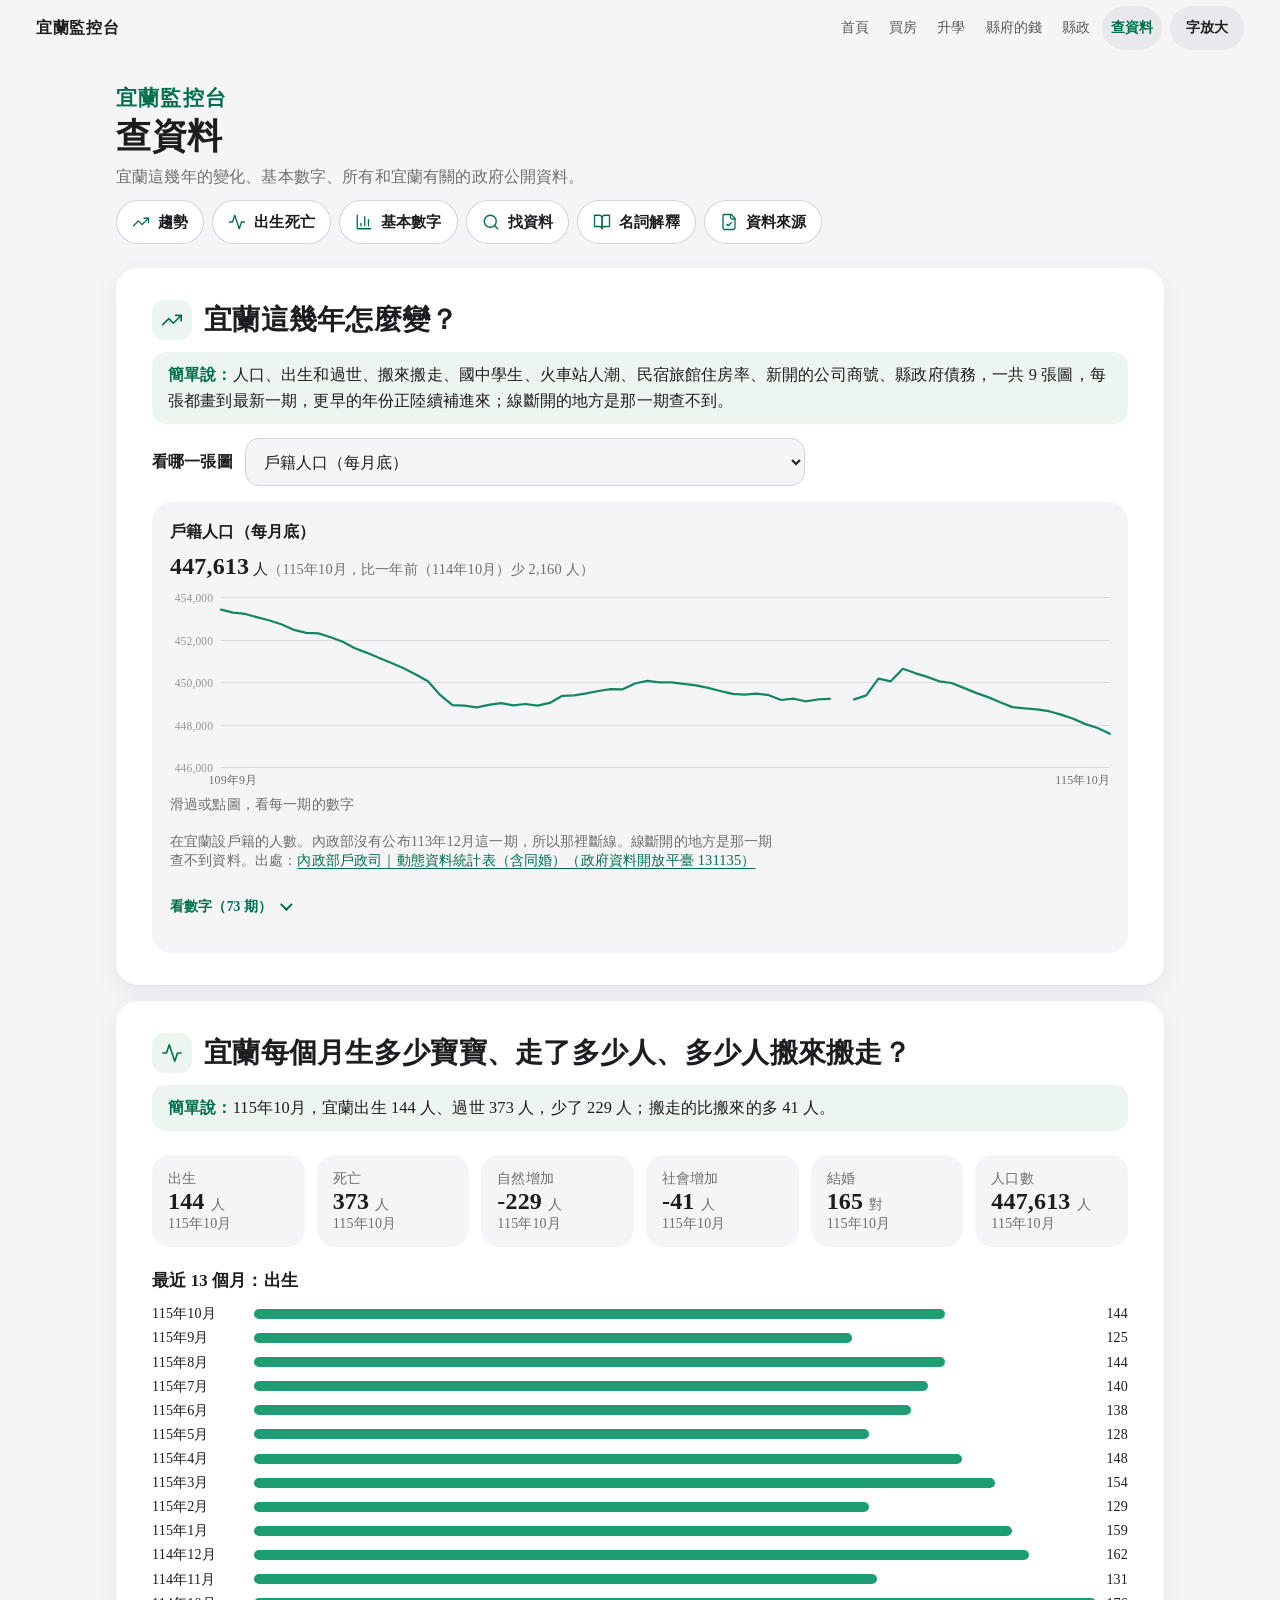
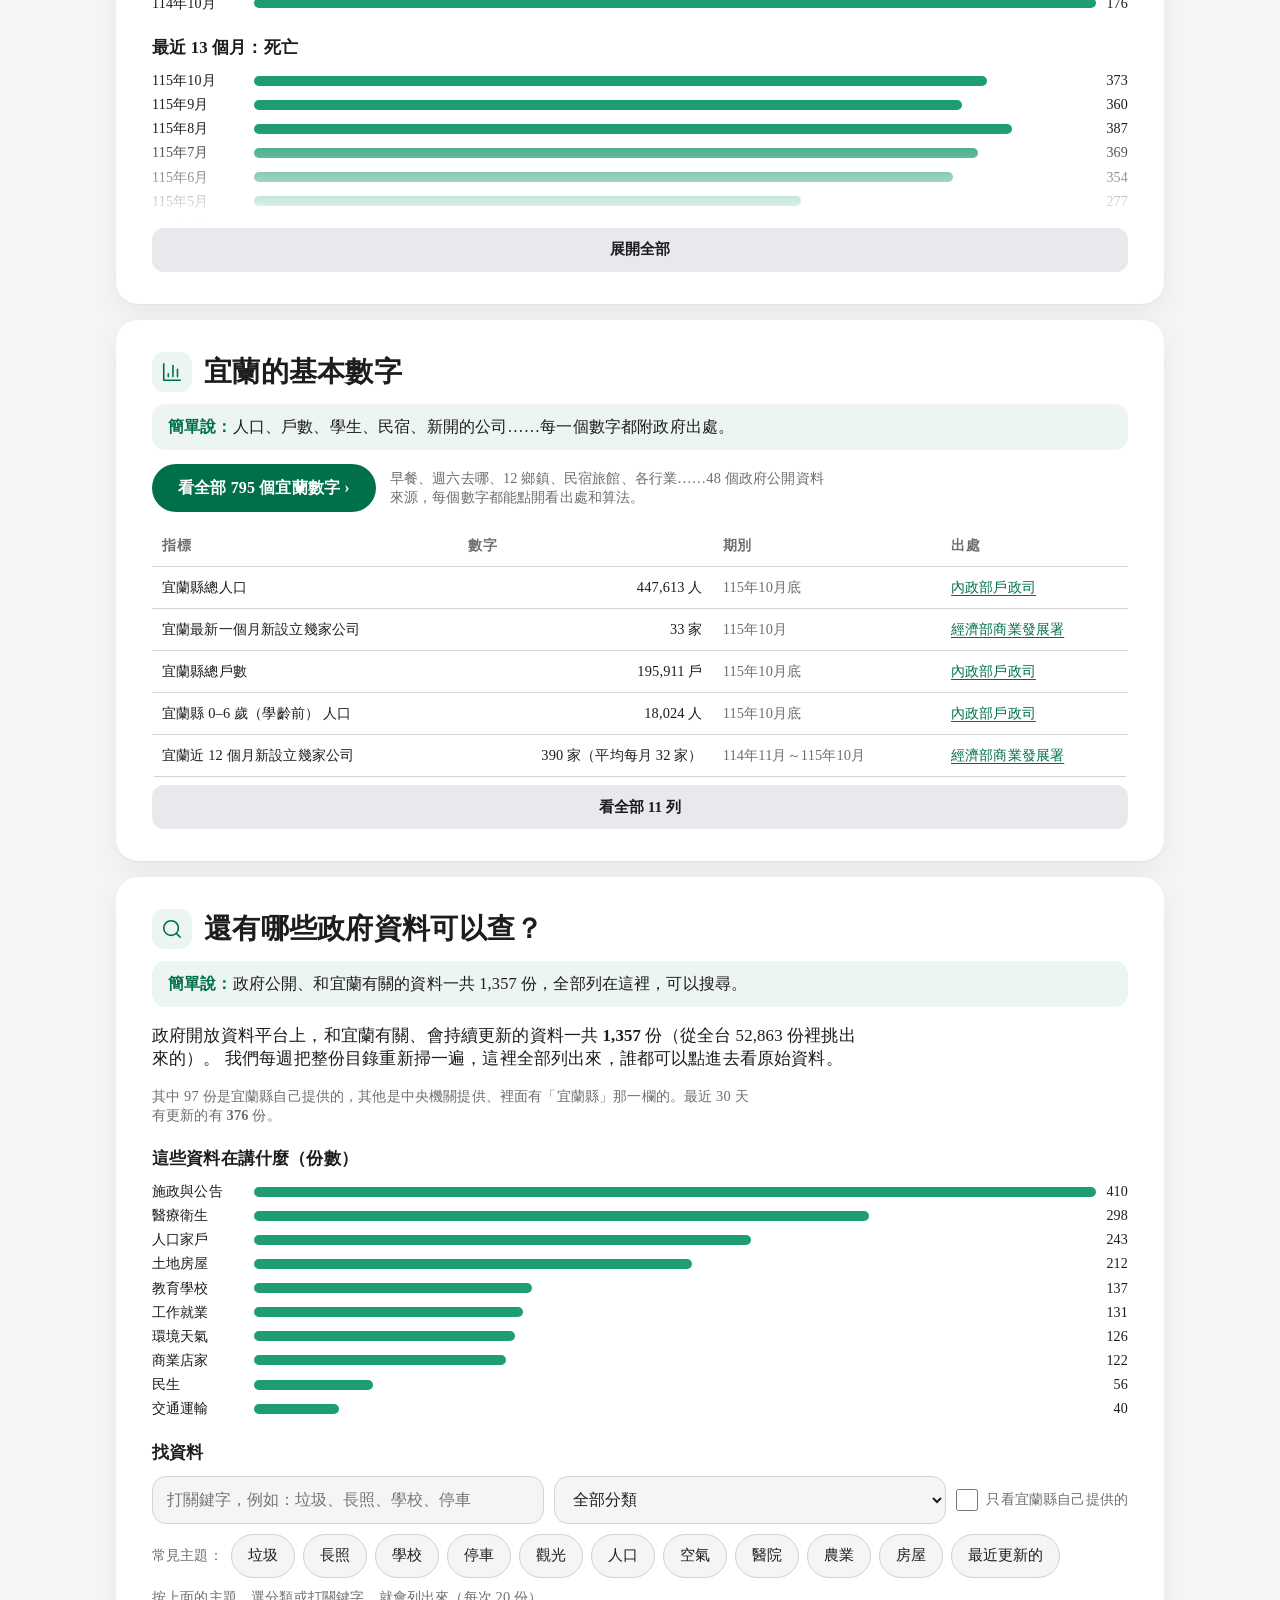
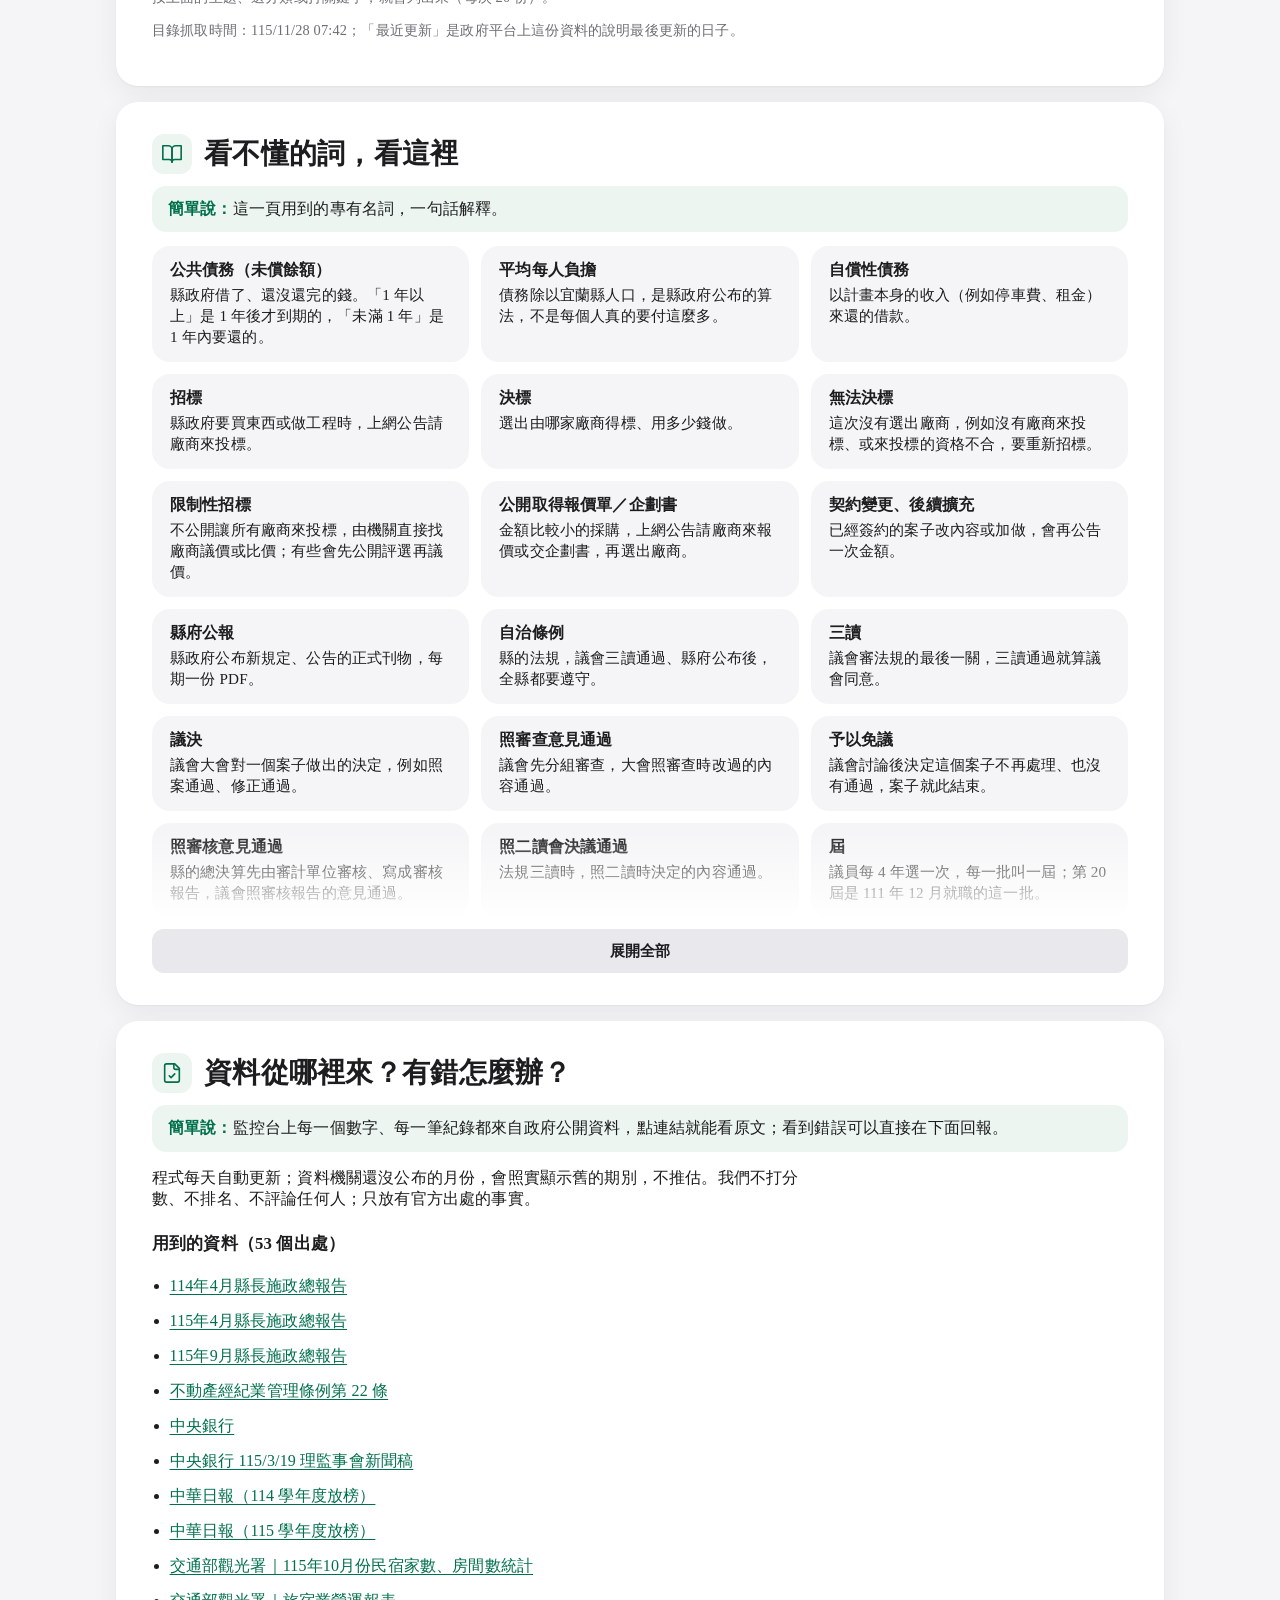
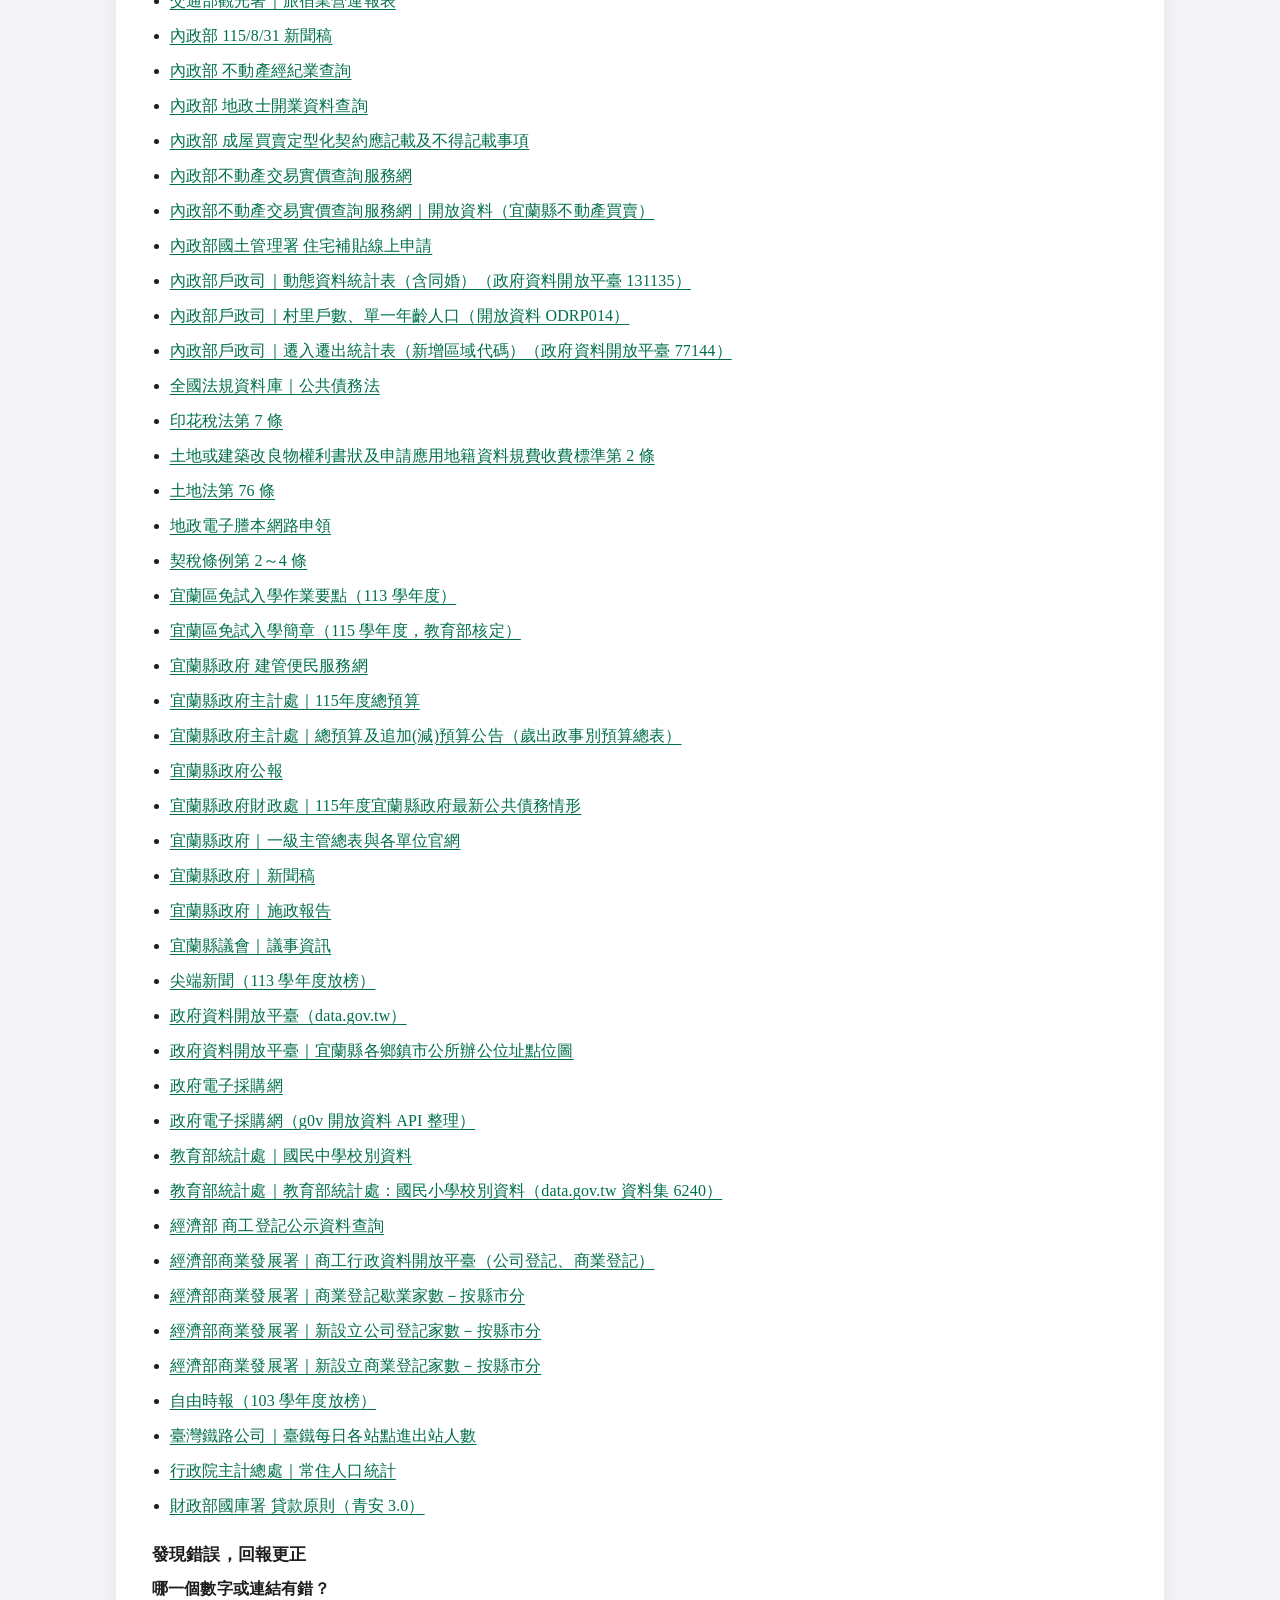
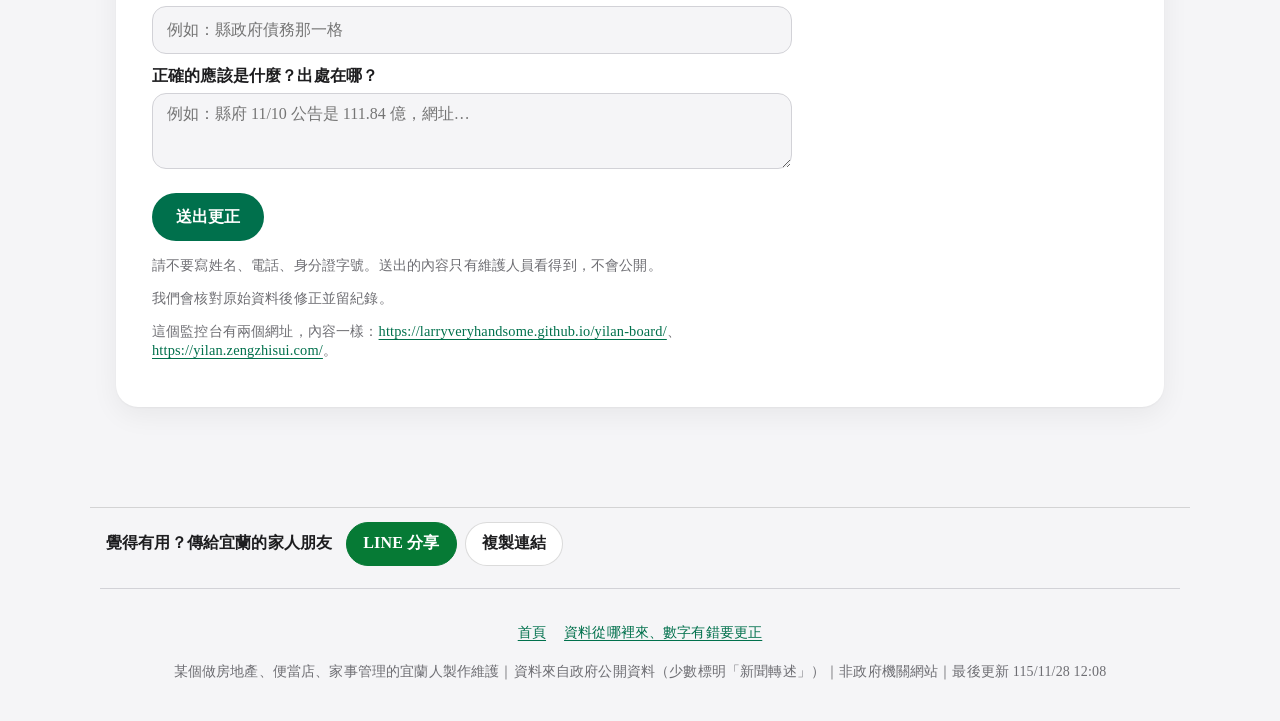
==== commit daf7e0dd: "更新 2026-11-28 12:08" ====
--- a/data/index.html
+++ b/data/index.html
@@ -69,5 +69,5 @@
 </section></main>
 </div>
 <aside class="shr" aria-label="分享這一頁"><b>覺得有用？傳給宜蘭的家人朋友</b><span class="shb"><a class="shl" href="https://social-plugins.line.me/lineit/share?url=https%3A%2F%2Fyilan.zengzhisui.com%2Fdata%2F%3Fs%3Dline">LINE 分享</a><button type="button" class="shc" data-u="https://yilan.zengzhisui.com/data/?s=copy">複製連結</button><button type="button" class="shn" data-u="https://yilan.zengzhisui.com/data/?s=share" data-t="查資料｜宜蘭監控台" hidden>其他分享方式</button></span><span class="shm sub" role="status"></span></aside>
-<footer><div class="flinks"><a href="../">首頁</a><a href="#about">資料從哪裡來、數字有錯要更正</a></div>某個做房地產、便當店、家事管理的宜蘭人製作維護｜資料來自政府公開資料（少數標明「新聞轉述」）｜非政府機關網站｜最後更新 115/11/28 12:04</footer>
+<footer><div class="flinks"><a href="../">首頁</a><a href="#about">資料從哪裡來、數字有錯要更正</a></div>某個做房地產、便當店、家事管理的宜蘭人製作維護｜資料來自政府公開資料（少數標明「新聞轉述」）｜非政府機關網站｜最後更新 115/11/28 12:08</footer>
 <script src="../assets/board.js?v=d60c2013e5"></script></body></html>
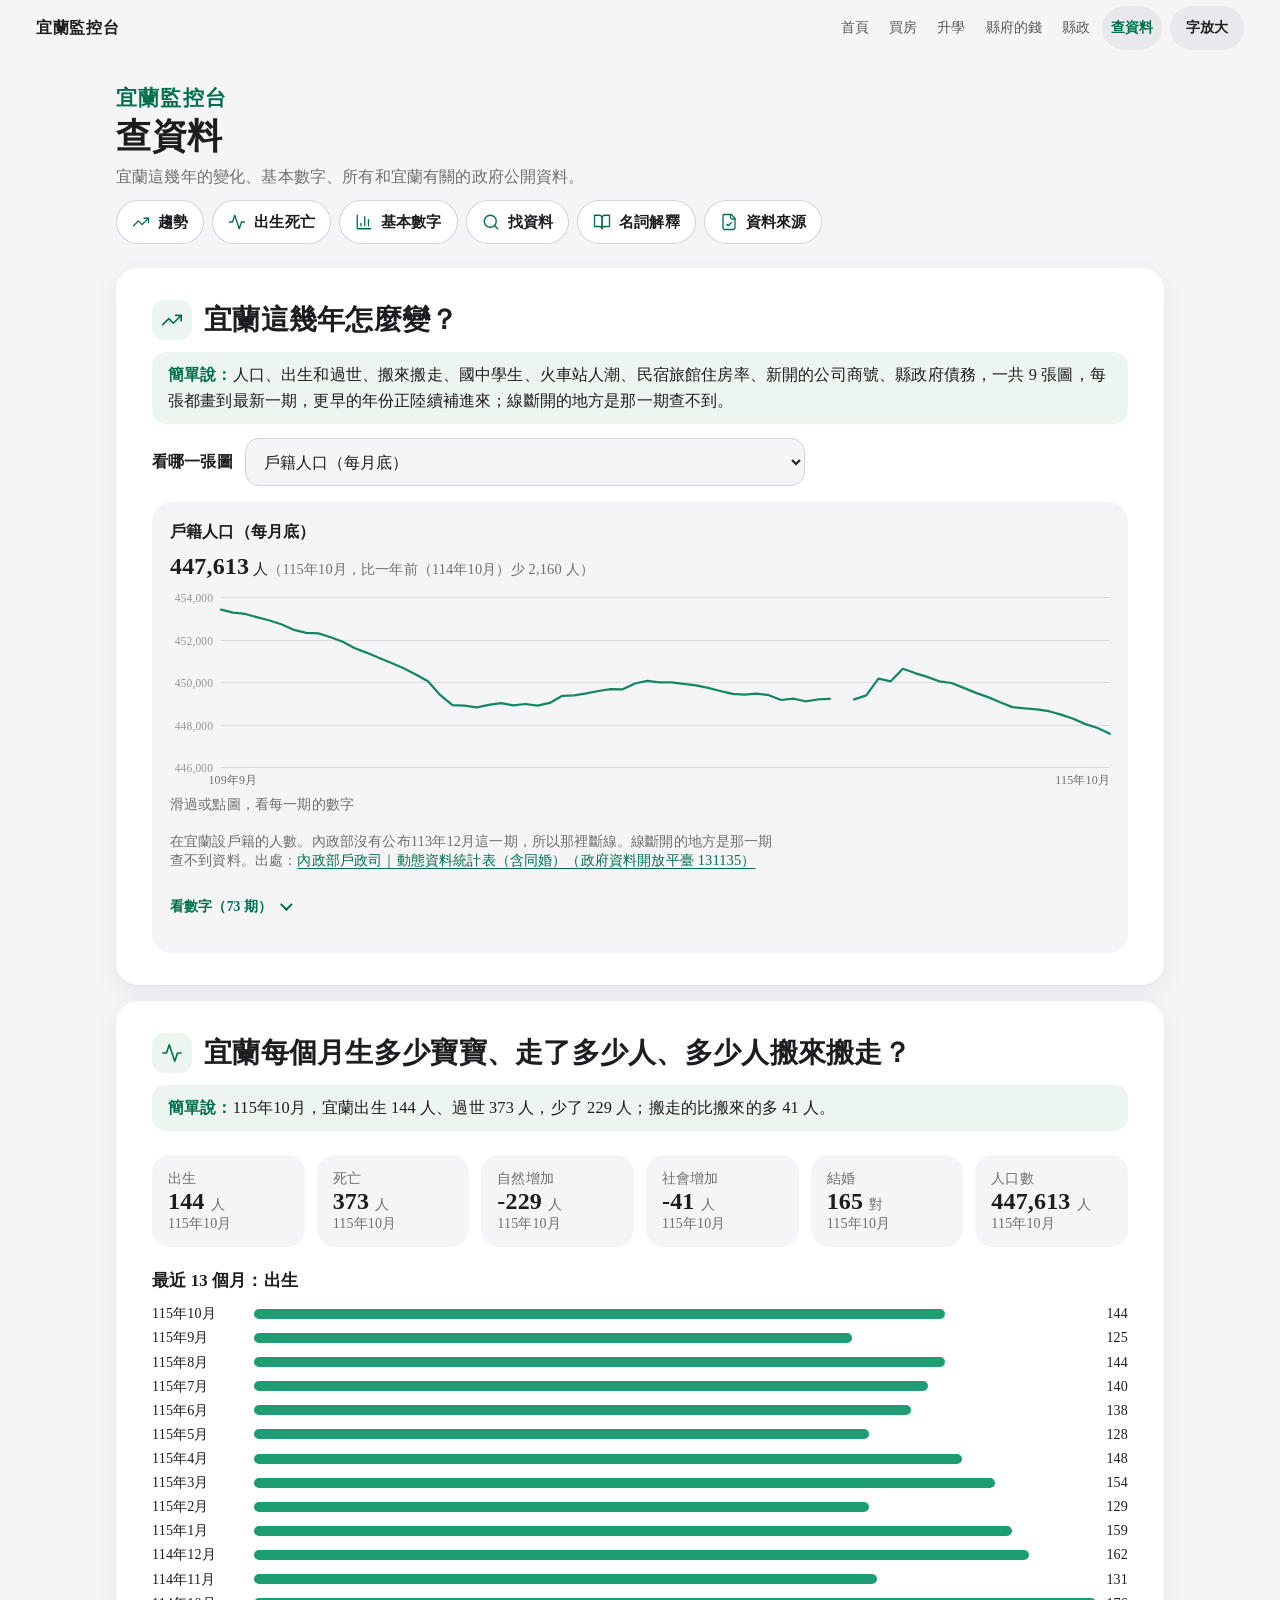
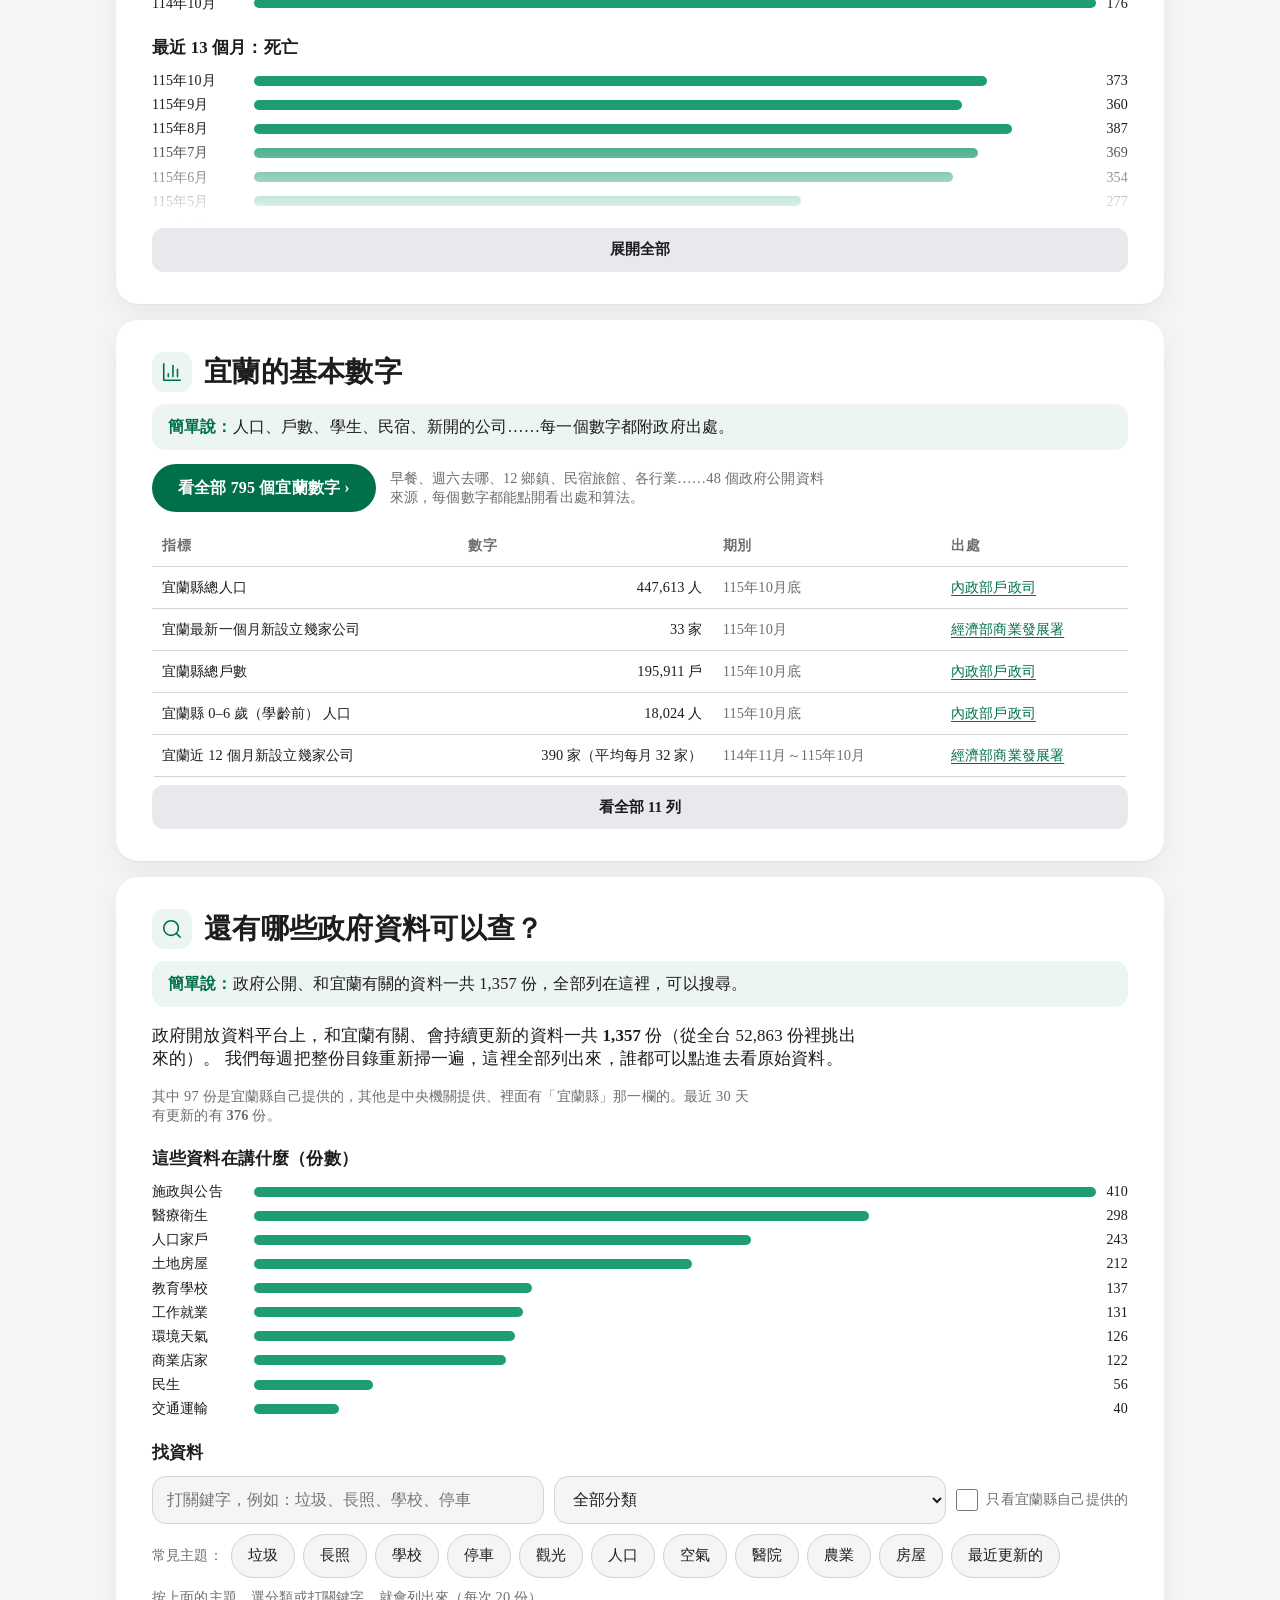
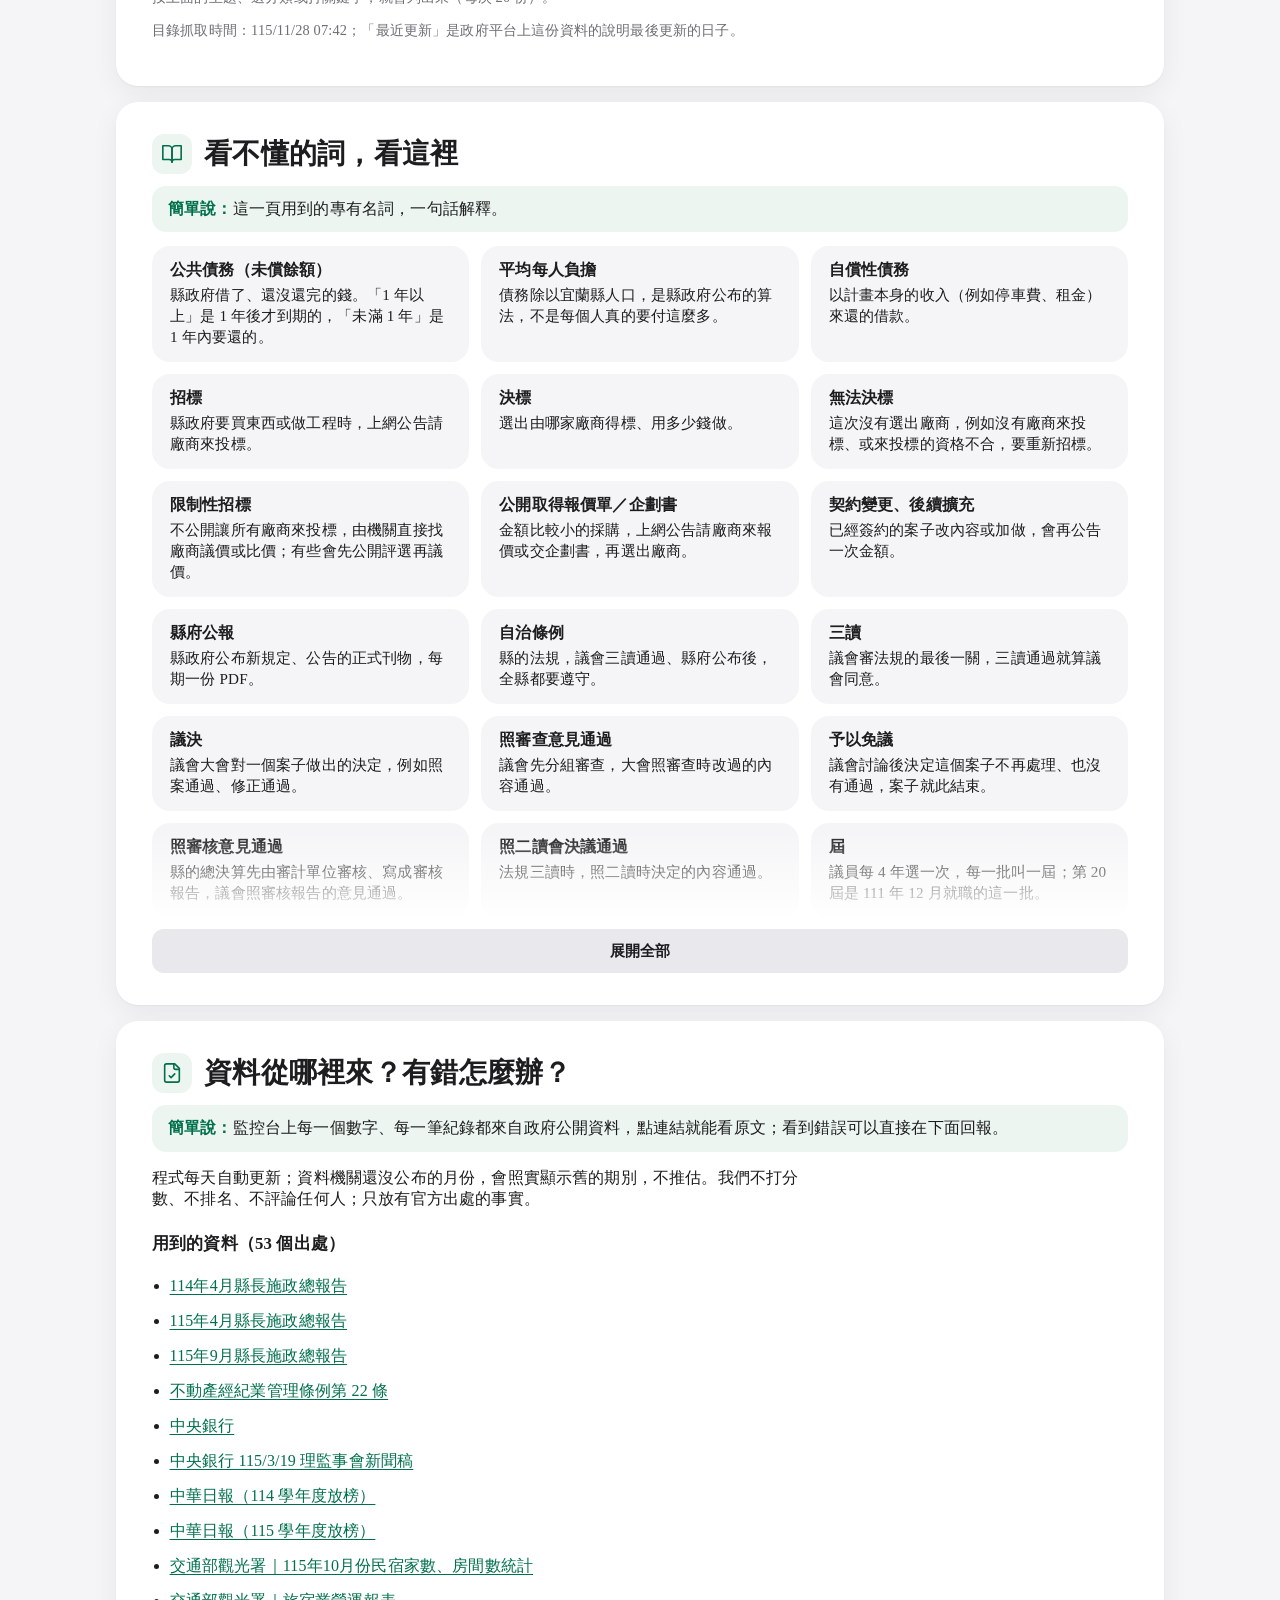
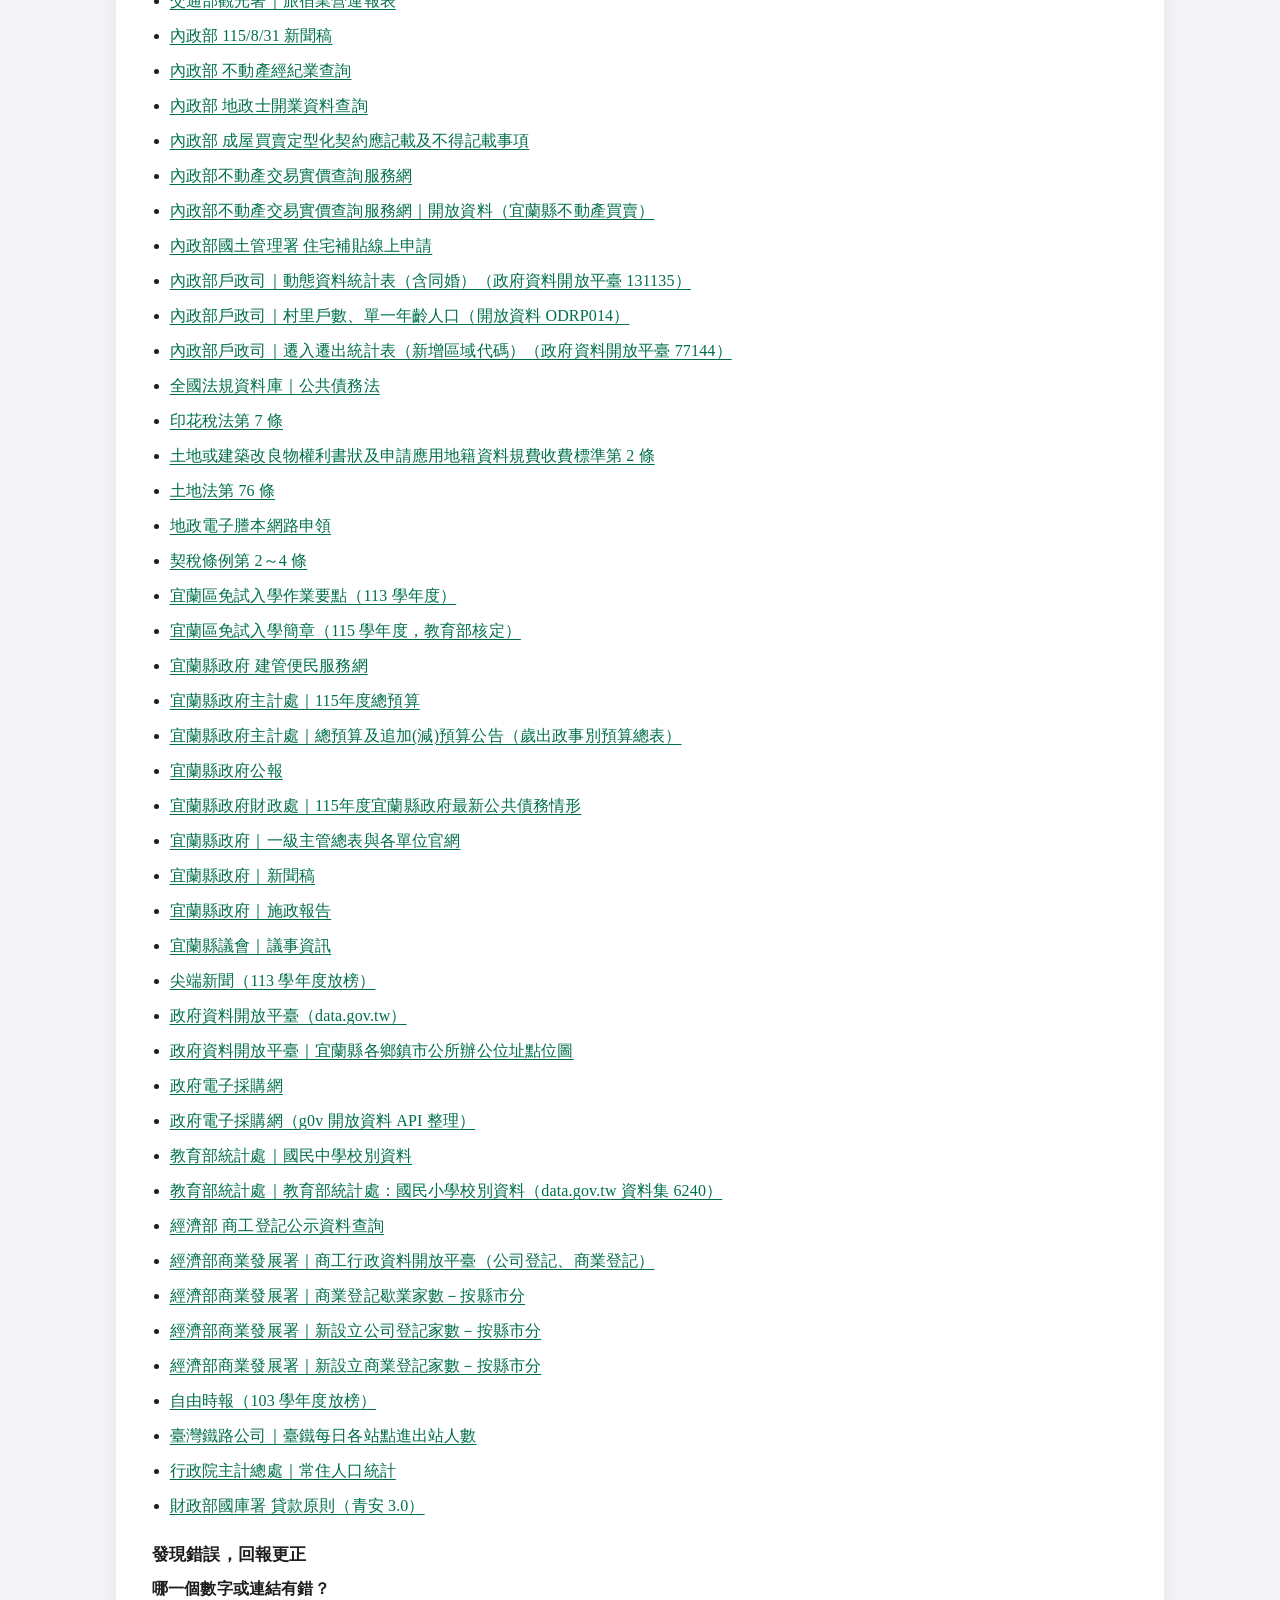
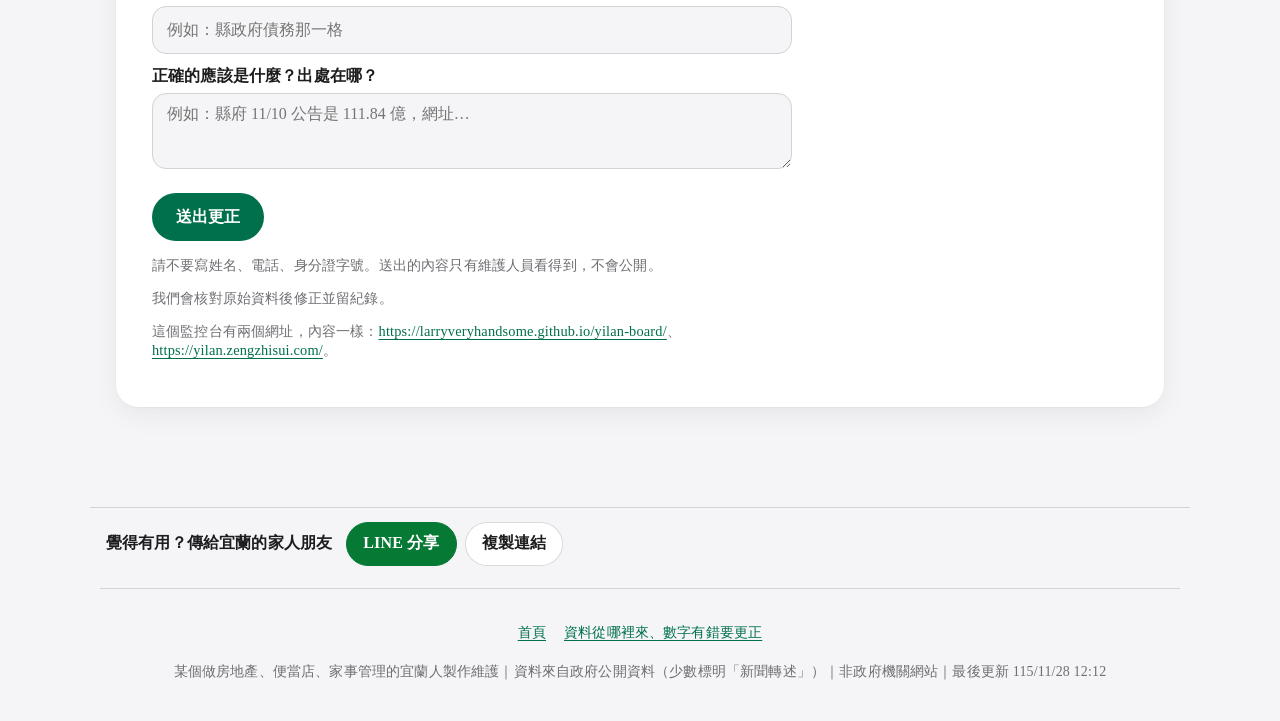
==== commit 3c0411a1: "更新 2026-11-28 12:12" ====
--- a/data/index.html
+++ b/data/index.html
@@ -69,5 +69,5 @@
 </section></main>
 </div>
 <aside class="shr" aria-label="分享這一頁"><b>覺得有用？傳給宜蘭的家人朋友</b><span class="shb"><a class="shl" href="https://social-plugins.line.me/lineit/share?url=https%3A%2F%2Fyilan.zengzhisui.com%2Fdata%2F%3Fs%3Dline">LINE 分享</a><button type="button" class="shc" data-u="https://yilan.zengzhisui.com/data/?s=copy">複製連結</button><button type="button" class="shn" data-u="https://yilan.zengzhisui.com/data/?s=share" data-t="查資料｜宜蘭監控台" hidden>其他分享方式</button></span><span class="shm sub" role="status"></span></aside>
-<footer><div class="flinks"><a href="../">首頁</a><a href="#about">資料從哪裡來、數字有錯要更正</a></div>某個做房地產、便當店、家事管理的宜蘭人製作維護｜資料來自政府公開資料（少數標明「新聞轉述」）｜非政府機關網站｜最後更新 115/11/28 12:08</footer>
+<footer><div class="flinks"><a href="../">首頁</a><a href="#about">資料從哪裡來、數字有錯要更正</a></div>某個做房地產、便當店、家事管理的宜蘭人製作維護｜資料來自政府公開資料（少數標明「新聞轉述」）｜非政府機關網站｜最後更新 115/11/28 12:12</footer>
 <script src="../assets/board.js?v=d60c2013e5"></script></body></html>
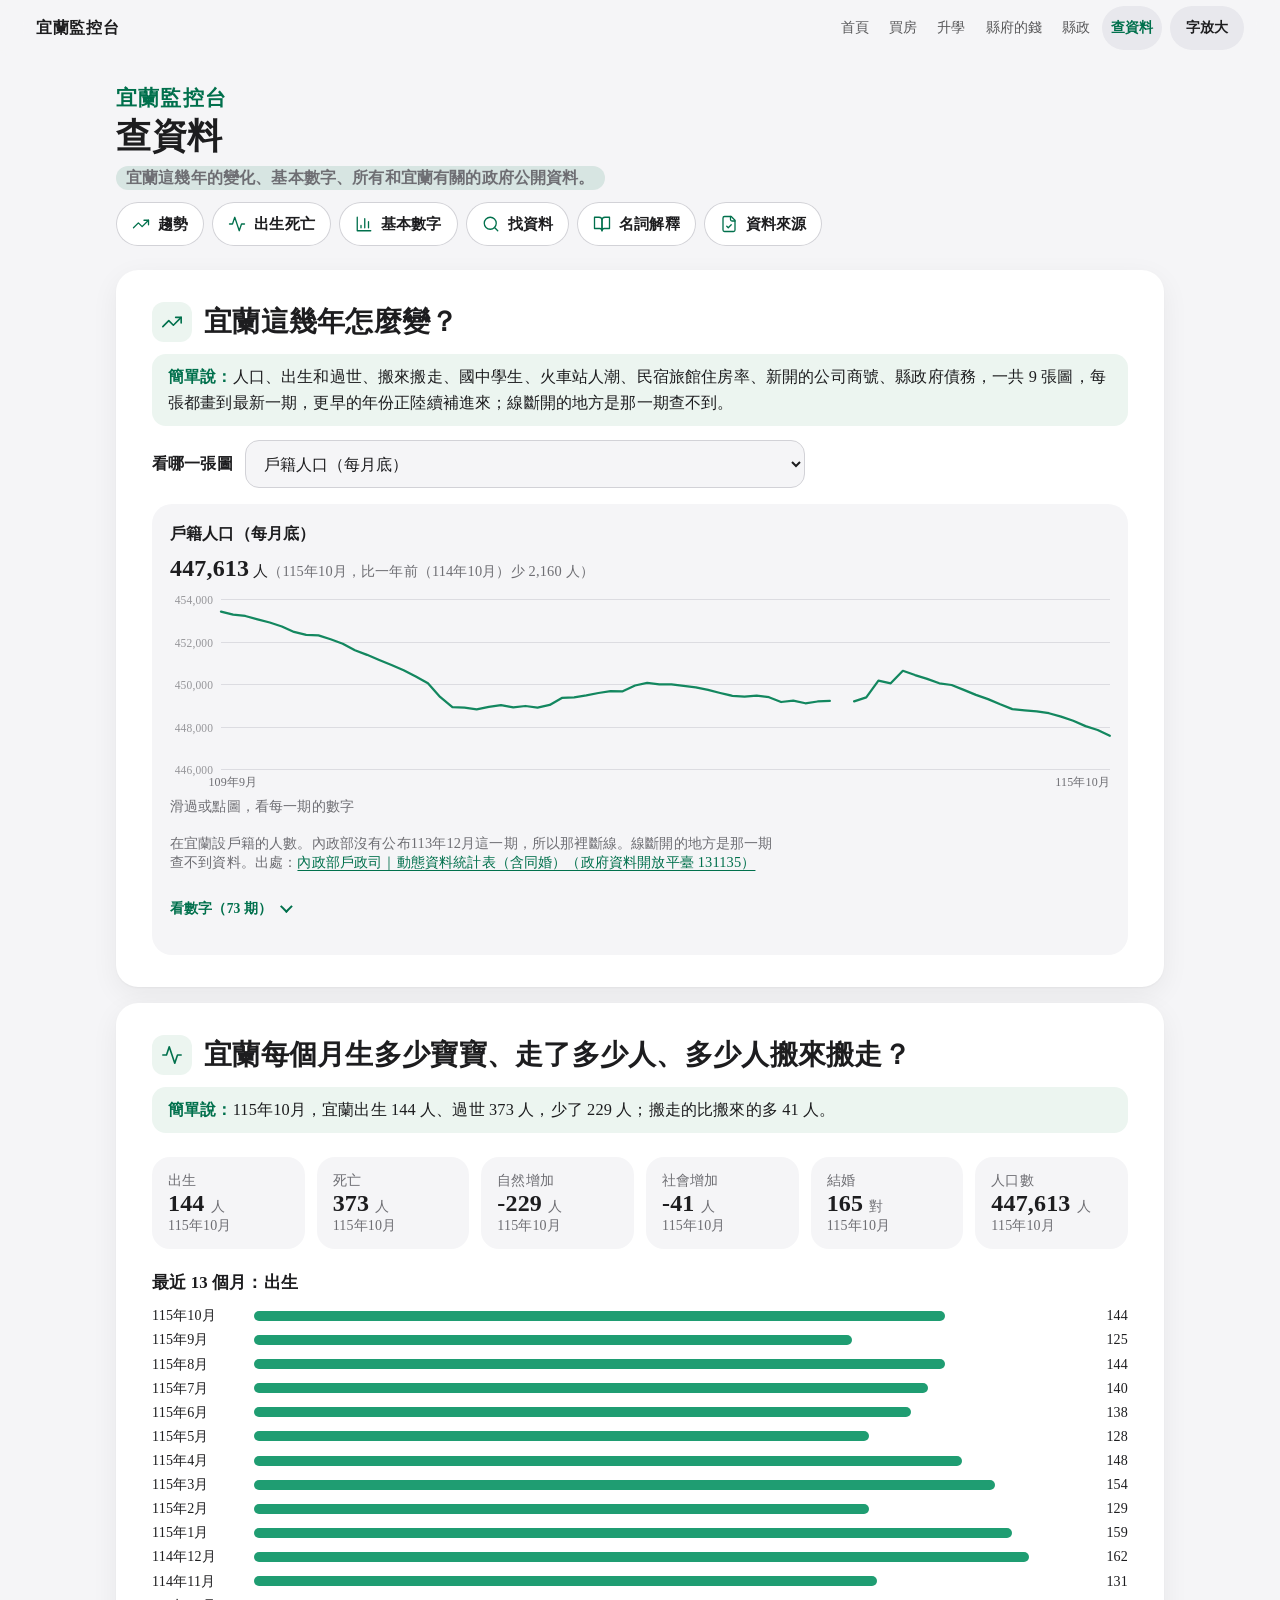
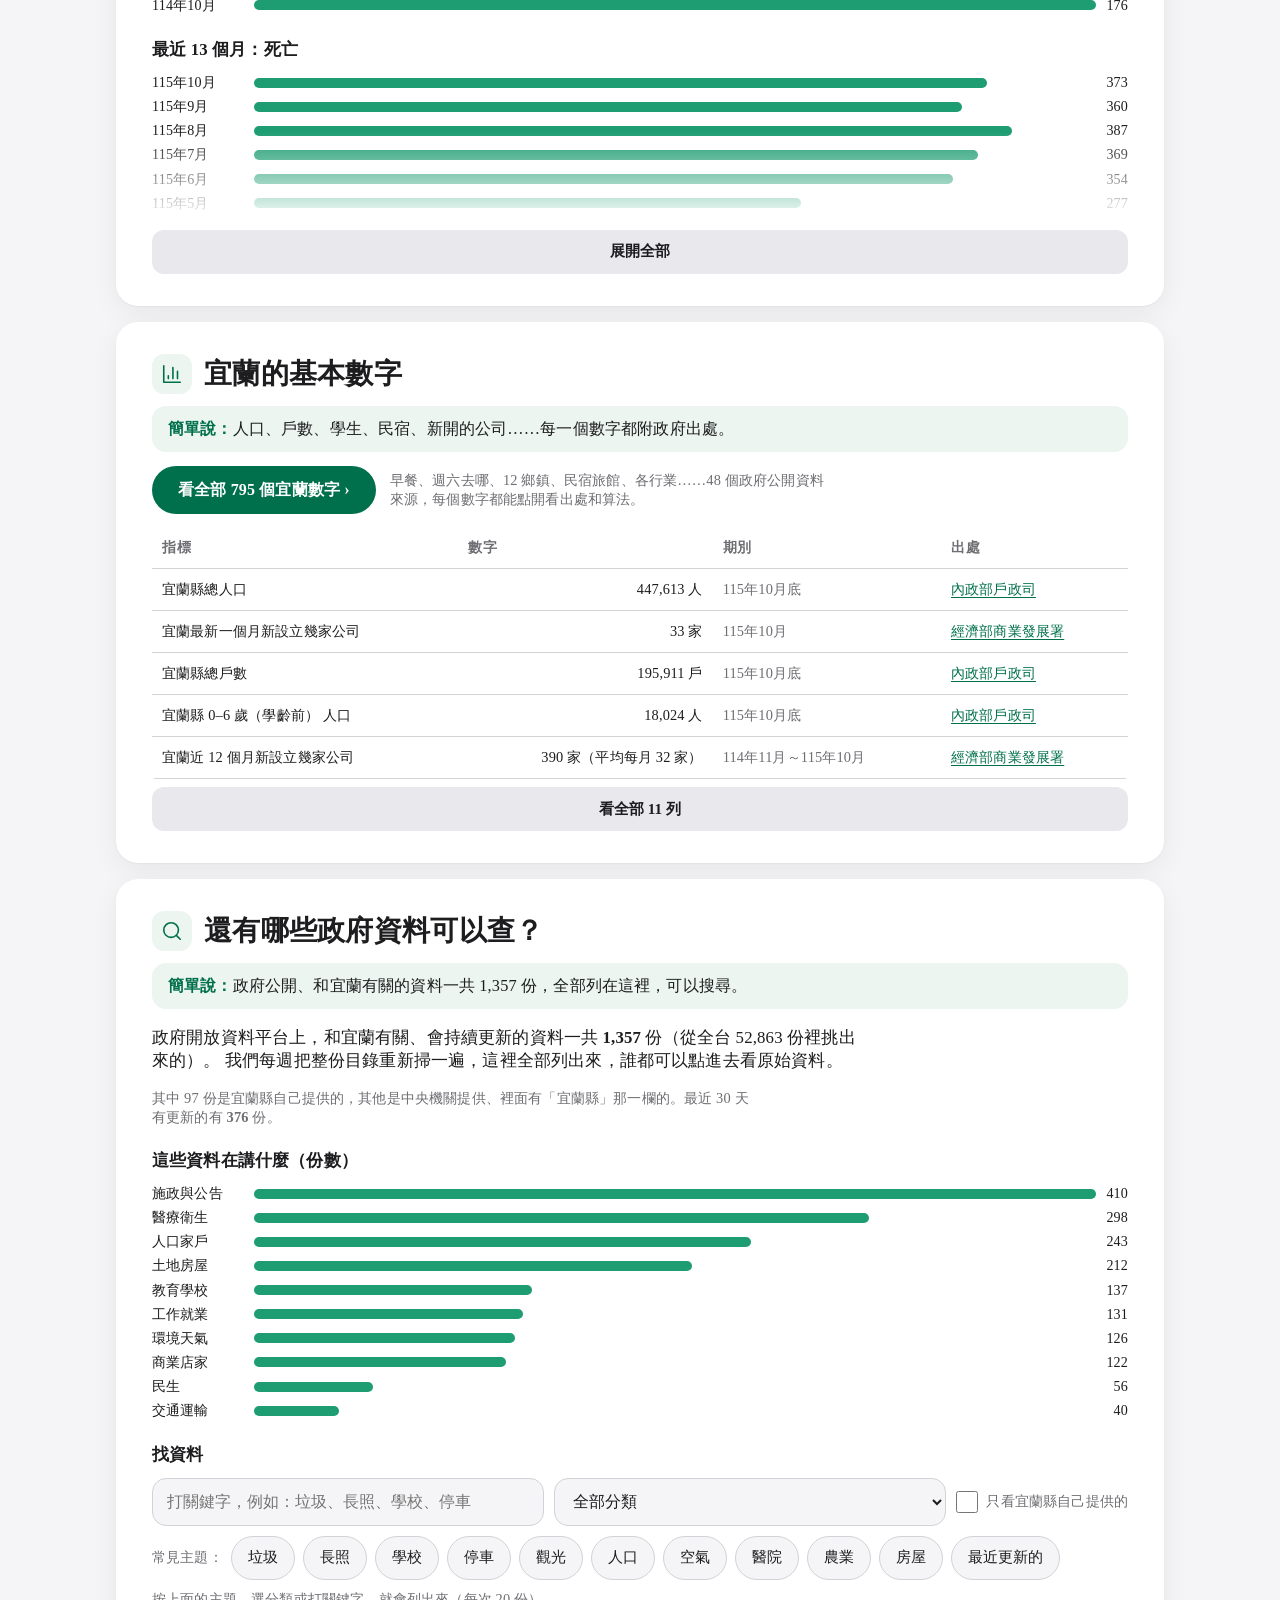
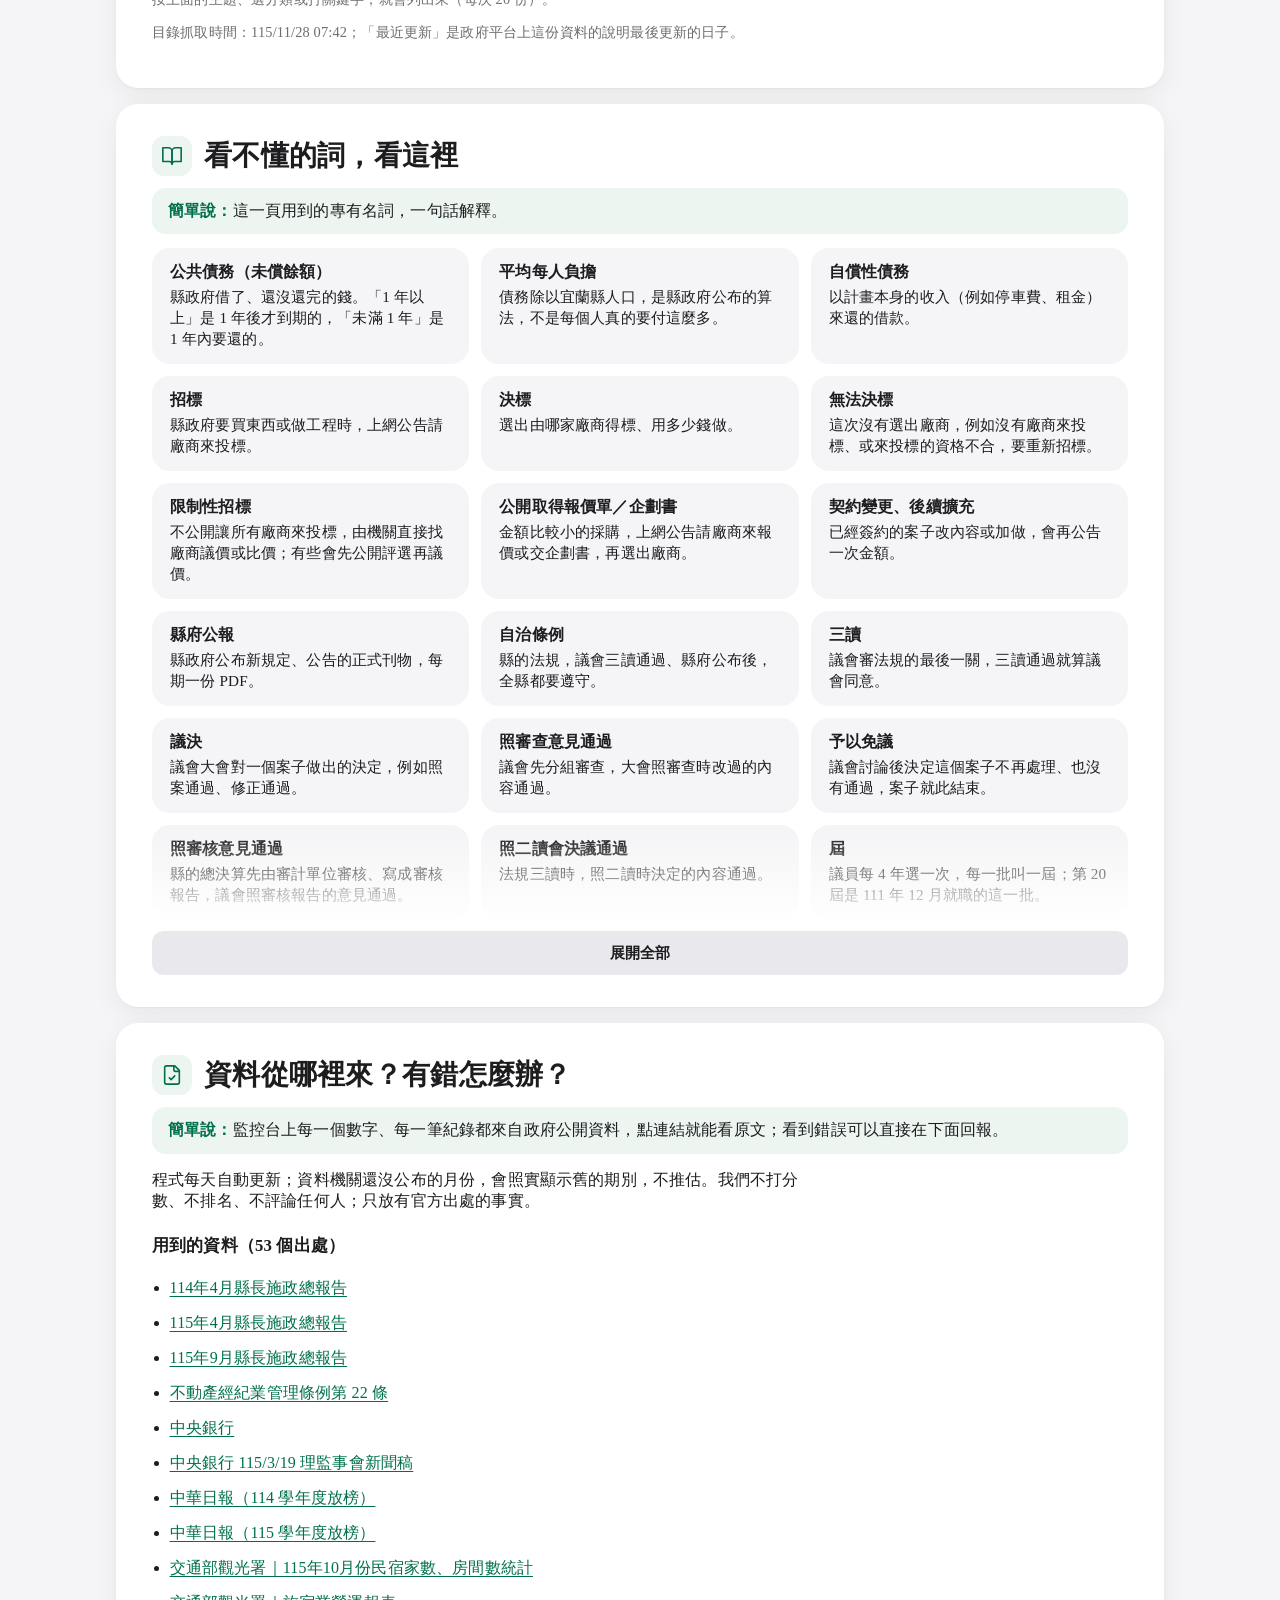
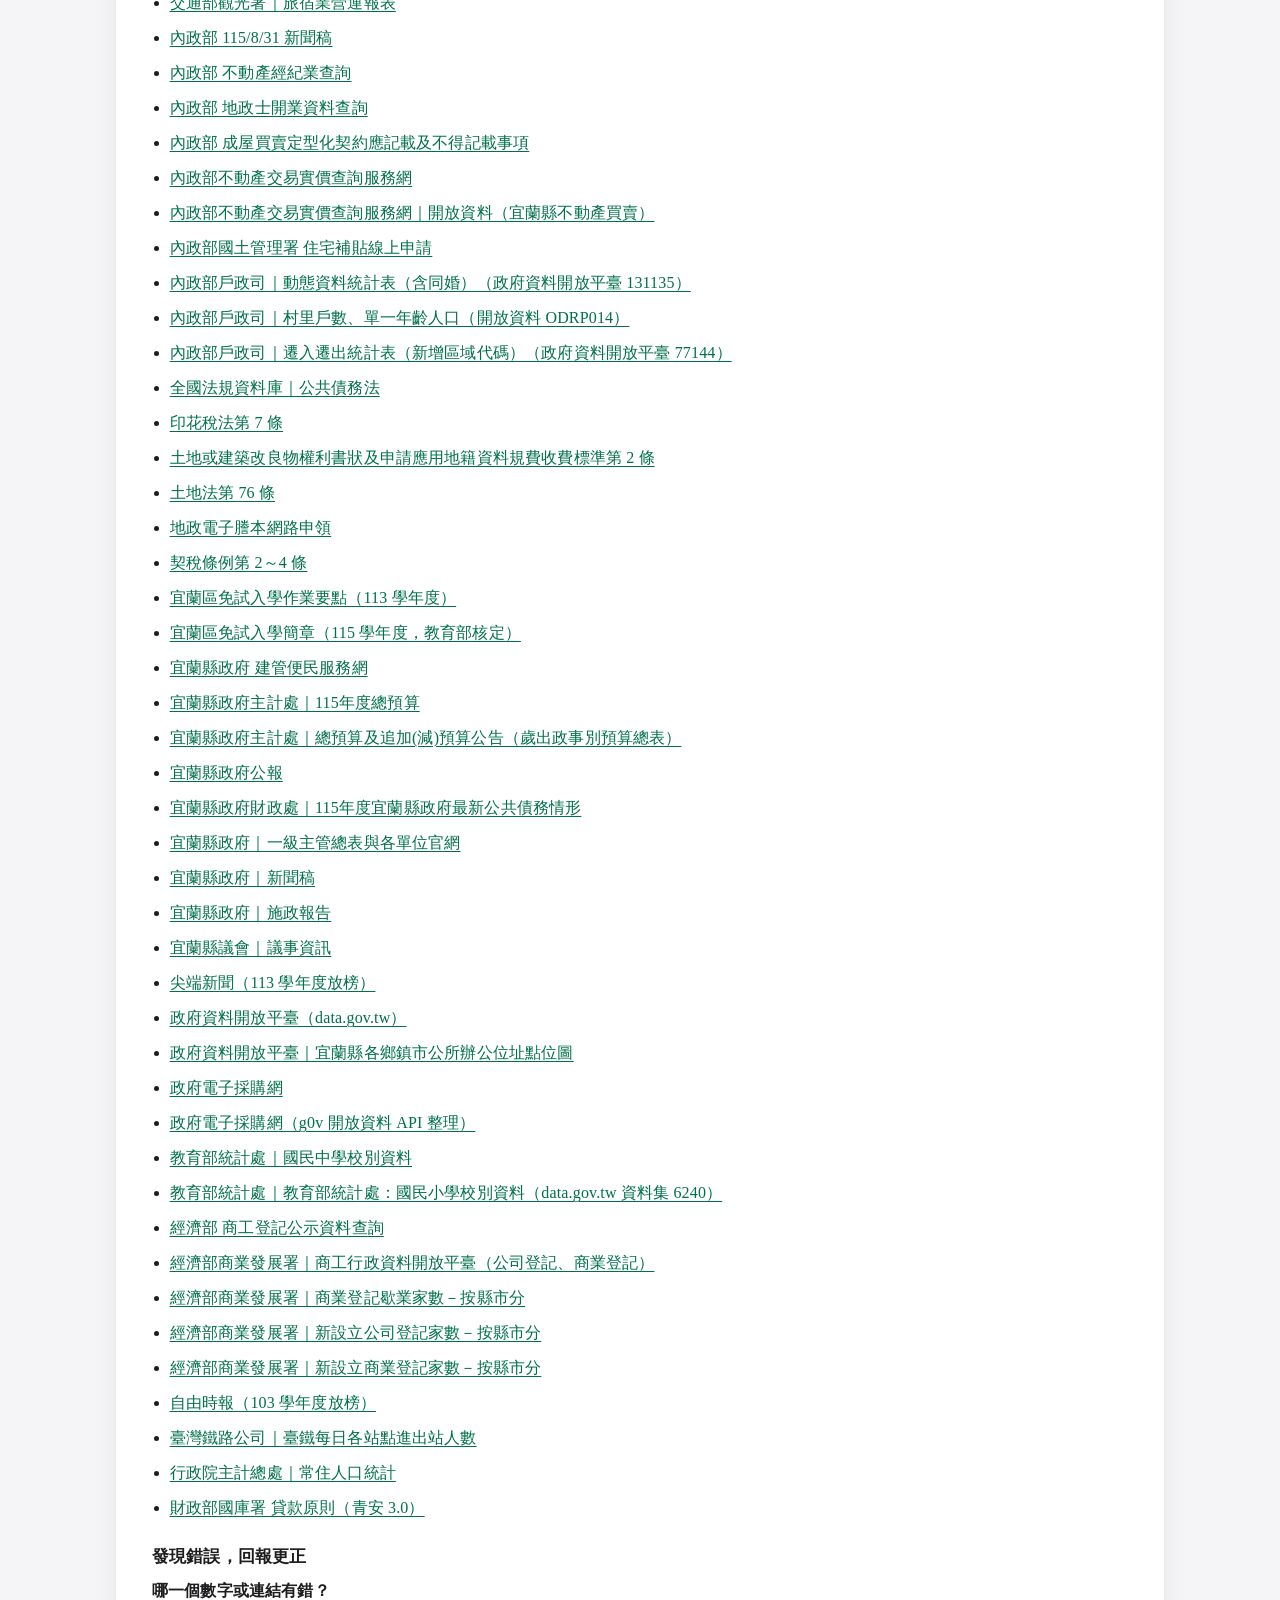
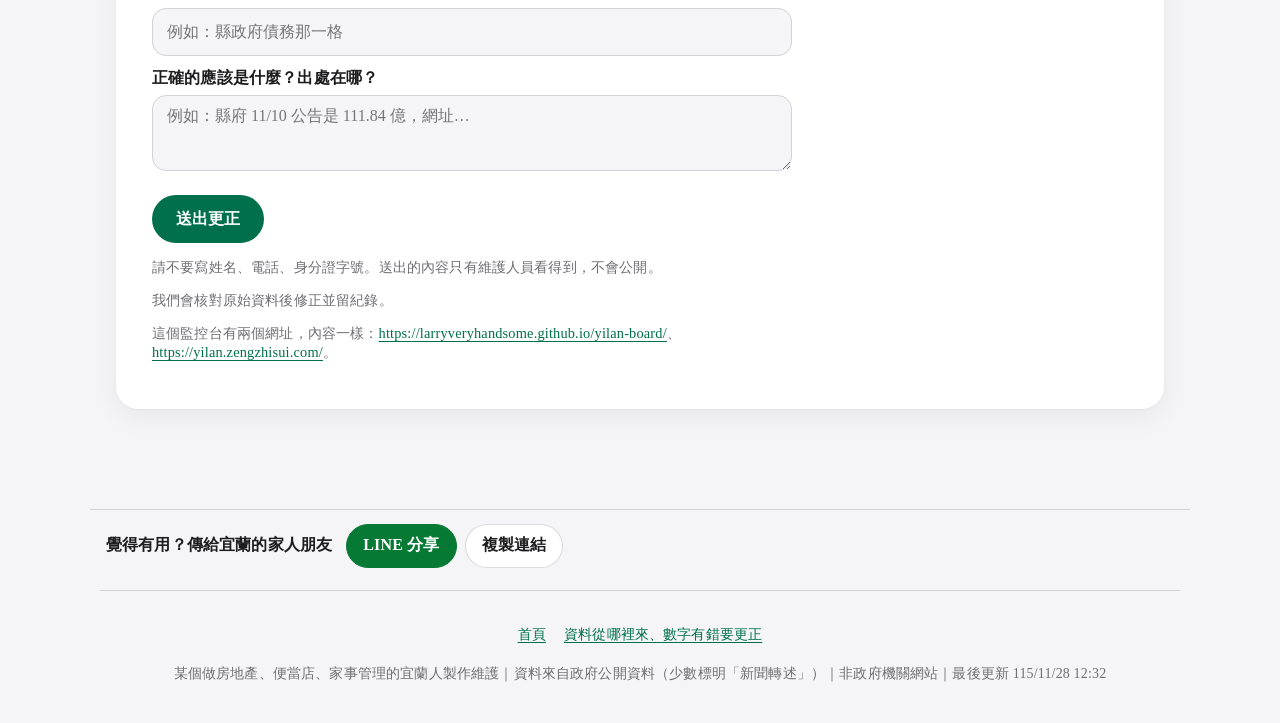
==== commit ab5d9a1c: "更新 2026-11-28 12:32" ====
--- a/data/index.html
+++ b/data/index.html
@@ -5,7 +5,7 @@
 <meta name="description" content="宜蘭這幾年的變化、基本數字、所有和宜蘭有關的政府公開資料。每一個數字都附原始出處。非政府機關網站。">
 <meta property="og:type" content="website"><meta property="og:title" content="查資料｜宜蘭監控台"><meta property="og:description" content="宜蘭這幾年的變化、基本數字、所有和宜蘭有關的政府公開資料。每一個數字都附原始出處。非政府機關網站。"><meta property="og:url" content="https://yilan.zengzhisui.com/data/">
 <meta name="theme-color" media="(prefers-color-scheme: light)" content="#f5f5f7"><meta name="theme-color" media="(prefers-color-scheme: dark)" content="#000000">
-<link rel="stylesheet" href="../assets/board.css?v=d60c2013e5"></head><body>
+<link rel="stylesheet" href="../assets/board.css?v=03c745b3ba"></head><body>
 <a class="skip" href="#main">跳到主要內容</a>
 <div class="gnav"><div class="gin"><a class="brand" href="../">宜蘭監控台</a><nav id="nav" aria-label="分類"><a href="../">首頁</a><a href="../house/">買房</a><a href="../school/">升學</a><a href="../money/">縣府的錢</a><a href="../gov/">縣政</a><a href="../data/" aria-current=page>查資料</a></nav><details class="toc" id="toc"><summary>目錄</summary><nav class="tocp" aria-label="全部分類和區塊"><ul><li class=tg>首頁</li><li><a href="../"><span class=ti><svg viewBox="0 0 24 24" fill="none" stroke="currentColor" stroke-width="1.75" stroke-linecap="round" stroke-linejoin="round" aria-hidden="true" focusable="false"><path d="M22 7l-8.5 8.5-5-5L2 17"/><path d="M16 7h6v6"/></svg></span><span class=tt><b>首頁</b><small>一眼看懂、所有分類</small></span></a></li><li class=tg>買房</li><li><a href="../house/#house"><span class=ti><svg viewBox="0 0 24 24" fill="none" stroke="currentColor" stroke-width="1.75" stroke-linecap="round" stroke-linejoin="round" aria-hidden="true" focusable="false"><path d="M15 21v-8a1 1 0 0 0-1-1h-4a1 1 0 0 0-1 1v8"/><path d="M3 10a2 2 0 0 1 .709-1.528l7-5.999a2 2 0 0 1 2.582 0l7 5.999A2 2 0 0 1 21 10v9a2 2 0 0 1-2 2H5a2 2 0 0 1-2-2z"/></svg></span><span class=tt><b>房價</b><small>宜蘭的房子多少錢？</small></span></a></li><li><a href="../house/#buy"><span class=ti><svg viewBox="0 0 24 24" fill="none" stroke="currentColor" stroke-width="1.75" stroke-linecap="round" stroke-linejoin="round" aria-hidden="true" focusable="false"><rect width="16" height="20" x="4" y="2" rx="2"/><line x1="8" x2="16" y1="6" y2="6"/><line x1="16" x2="16" y1="14" y2="18"/><path d="M16 10h.01"/><path d="M12 10h.01"/><path d="M8 10h.01"/><path d="M12 14h.01"/><path d="M8 14h.01"/><path d="M12 18h.01"/><path d="M8 18h.01"/></svg></span><span class=tt><b>買房試算</b><small>買房試算：各鄉鎮大概要多少錢？</small></span></a></li><li><a href="../house/#howbuy"><span class=ti><svg viewBox="0 0 24 24" fill="none" stroke="currentColor" stroke-width="1.75" stroke-linecap="round" stroke-linejoin="round" aria-hidden="true" focusable="false"><path d="M22 7l-8.5 8.5-5-5L2 17"/><path d="M16 7h6v6"/></svg></span><span class=tt><b>買房步驟</b><small>在宜蘭買房要怎麼做？</small></span></a></li><li class=tg>升學</li><li><a href="../school/#school"><span class=ti><svg viewBox="0 0 24 24" fill="none" stroke="currentColor" stroke-width="1.75" stroke-linecap="round" stroke-linejoin="round" aria-hidden="true" focusable="false"><path d="M21.42 10.922a1 1 0 0 0-.019-1.838L12.83 5.18a2 2 0 0 0-1.66 0L2.6 9.08a1 1 0 0 0 0 1.832l8.57 3.908a2 2 0 0 0 1.66 0z"/><path d="M22 10v6"/><path d="M6 12.5V16a6 3 0 0 0 12 0v-3.5"/></svg></span><span class=tt><b>升學</b><small>國中升高中職，要幾分才進得去？</small></span></a></li><li class=tg>縣府的錢</li><li><a href="../money/#finance"><span class=ti><svg viewBox="0 0 24 24" fill="none" stroke="currentColor" stroke-width="1.75" stroke-linecap="round" stroke-linejoin="round" aria-hidden="true" focusable="false"><path d="M19 7V4a1 1 0 0 0-1-1H5a2 2 0 0 0 0 4h15a1 1 0 0 1 1 1v4h-3a2 2 0 0 0 0 4h3a1 1 0 0 0 1-1v-2a1 1 0 0 0-1-1"/><path d="M3 5v14a2 2 0 0 0 2 2h15a1 1 0 0 0 1-1v-4"/></svg></span><span class=tt><b>欠多少錢</b><small>縣政府欠了多少錢？</small></span></a></li><li><a href="../money/#impact"><span class=ti><svg viewBox="0 0 24 24" fill="none" stroke="currentColor" stroke-width="1.75" stroke-linecap="round" stroke-linejoin="round" aria-hidden="true" focusable="false"><path d="M3 3v18h18"/><path d="M18 17V9M13 17V5M8 17v-3"/></svg></span><span class=tt><b>預算分類</b><small>縣政府一年的錢，花在哪幾類？</small></span></a></li><li><a href="../money/#tender"><span class=ti><svg viewBox="0 0 24 24" fill="none" stroke="currentColor" stroke-width="1.75" stroke-linecap="round" stroke-linejoin="round" aria-hidden="true" focusable="false"><path d="M6 22V4a2 2 0 0 1 2-2h8a2 2 0 0 1 2 2v18Z"/><path d="M6 12H4a2 2 0 0 0-2 2v6a2 2 0 0 0 2 2h2"/><path d="M18 9h2a2 2 0 0 1 2 2v9a2 2 0 0 1-2 2h-2"/><path d="M10 6h4M10 10h4M10 14h4M10 18h4"/></svg></span><span class=tt><b>錢花在哪</b><small>縣政府的錢花在哪？</small></span></a></li><li class=tg>縣政</li><li><a href="../gov/#team"><span class=ti><svg viewBox="0 0 24 24" fill="none" stroke="currentColor" stroke-width="1.75" stroke-linecap="round" stroke-linejoin="round" aria-hidden="true" focusable="false"><path d="M16 21v-2a4 4 0 0 0-4-4H6a4 4 0 0 0-4 4v2"/><circle cx="9" cy="7" r="4"/><path d="M22 21v-2a4 4 0 0 0-3-3.87M16 3.13a4 4 0 0 1 0 7.75"/></svg></span><span class=tt><b>縣府團隊</b><small>縣政府由誰負責？各單位管什麼？</small></span></a></li><li><a href="../gov/#speed"><span class=ti><svg viewBox="0 0 24 24" fill="none" stroke="currentColor" stroke-width="1.75" stroke-linecap="round" stroke-linejoin="round" aria-hidden="true" focusable="false"><path d="M10 2h4M12 14l3-3"/><circle cx="12" cy="14" r="8"/></svg></span><span class=tt><b>辦事天數</b><small>政府辦一件事要多久？</small></span></a></li><li><a href="../gov/#policy"><span class=ti><svg viewBox="0 0 24 24" fill="none" stroke="currentColor" stroke-width="1.75" stroke-linecap="round" stroke-linejoin="round" aria-hidden="true" focusable="false"><path d="m3 11 18-5v12L3 14v-3z"/><path d="M11.6 16.8a3 3 0 1 1-5.8-1.6"/></svg></span><span class=tt><b>縣府施政</b><small>縣政府最近在做什麼？</small></span></a></li><li><a href="../gov/#council"><span class=ti><svg viewBox="0 0 24 24" fill="none" stroke="currentColor" stroke-width="1.75" stroke-linecap="round" stroke-linejoin="round" aria-hidden="true" focusable="false"><path d="M3 22h18M6 18v-7M10 18v-7M14 18v-7M18 18v-7"/><path d="M12 2 20 7H4z"/></svg></span><span class=tt><b>議會</b><small>縣議會通過了什麼？</small></span></a></li><li><a href="../gov/#leader"><span class=ti><svg viewBox="0 0 24 24" fill="none" stroke="currentColor" stroke-width="1.75" stroke-linecap="round" stroke-linejoin="round" aria-hidden="true" focusable="false"><path d="M19 21v-2a4 4 0 0 0-4-4H9a4 4 0 0 0-4 4v2"/><circle cx="12" cy="7" r="4"/></svg></span><span class=tt><b>施政摘錄</b><small>縣府施政報告摘錄：做了什麼、正在做什麼</small></span></a></li><li><a href="../gov/#voice"><span class=ti><svg viewBox="0 0 24 24" fill="none" stroke="currentColor" stroke-width="1.75" stroke-linecap="round" stroke-linejoin="round" aria-hidden="true" focusable="false"><path d="M21 15a2 2 0 0 1-2 2H7l-4 4V5a2 2 0 0 1 2-2h14a2 2 0 0 1 2 2z"/><path d="M8 9h8M8 13h5"/></svg></span><span class=tt><b>意見箱</b><small>你最希望縣政府做什麼？</small></span></a></li><li class=tg>查資料</li><li><a href="#trends"><span class=ti><svg viewBox="0 0 24 24" fill="none" stroke="currentColor" stroke-width="1.75" stroke-linecap="round" stroke-linejoin="round" aria-hidden="true" focusable="false"><path d="M22 7l-8.5 8.5-5-5L2 17"/><path d="M16 7h6v6"/></svg></span><span class=tt><b>趨勢</b><small>宜蘭這幾年怎麼變？</small></span></a></li><li><a href="#pop-change"><span class=ti><svg viewBox="0 0 24 24" fill="none" stroke="currentColor" stroke-width="1.75" stroke-linecap="round" stroke-linejoin="round" aria-hidden="true" focusable="false"><path d="M22 12h-4l-3 9L9 3l-3 9H2"/></svg></span><span class=tt><b>出生死亡</b><small>宜蘭每個月生多少寶寶、走了多少人、多少人搬來搬走？</small></span></a></li><li><a href="#numbers"><span class=ti><svg viewBox="0 0 24 24" fill="none" stroke="currentColor" stroke-width="1.75" stroke-linecap="round" stroke-linejoin="round" aria-hidden="true" focusable="false"><path d="M3 3v18h18"/><path d="M18 17V9M13 17V5M8 17v-3"/></svg></span><span class=tt><b>基本數字</b><small>宜蘭的基本數字</small></span></a></li><li><a href="#radar"><span class=ti><svg viewBox="0 0 24 24" fill="none" stroke="currentColor" stroke-width="1.75" stroke-linecap="round" stroke-linejoin="round" aria-hidden="true" focusable="false"><circle cx="11" cy="11" r="8"/><path d="m21 21-4.3-4.3"/></svg></span><span class=tt><b>找資料</b><small>還有哪些政府資料可以查？</small></span></a></li><li><a href="#words"><span class=ti><svg viewBox="0 0 24 24" fill="none" stroke="currentColor" stroke-width="1.75" stroke-linecap="round" stroke-linejoin="round" aria-hidden="true" focusable="false"><path d="M2 3h6a4 4 0 0 1 4 4v14a3 3 0 0 0-3-3H2z"/><path d="M22 3h-6a4 4 0 0 0-4 4v14a3 3 0 0 1 3-3h7z"/></svg></span><span class=tt><b>名詞解釋</b><small>看不懂的詞，看這裡</small></span></a></li><li><a href="#about"><span class=ti><svg viewBox="0 0 24 24" fill="none" stroke="currentColor" stroke-width="1.75" stroke-linecap="round" stroke-linejoin="round" aria-hidden="true" focusable="false"><path d="M15 2H6a2 2 0 0 0-2 2v16a2 2 0 0 0 2 2h12a2 2 0 0 0 2-2V7Z"/><path d="M14 2v4a2 2 0 0 0 2 2h4"/><path d="m9 15 2 2 4-4"/></svg></span><span class=tt><b>資料從哪裡來</b><small>資料從哪裡來？有錯怎麼辦？</small></span></a></li></ul></nav></details><span class="btap"><button type="button" id="bigbtn" aria-pressed="false">字放大</button></span></div></div>
 <div class="wrap">
@@ -69,5 +69,5 @@
 </section></main>
 </div>
 <aside class="shr" aria-label="分享這一頁"><b>覺得有用？傳給宜蘭的家人朋友</b><span class="shb"><a class="shl" href="https://social-plugins.line.me/lineit/share?url=https%3A%2F%2Fyilan.zengzhisui.com%2Fdata%2F%3Fs%3Dline">LINE 分享</a><button type="button" class="shc" data-u="https://yilan.zengzhisui.com/data/?s=copy">複製連結</button><button type="button" class="shn" data-u="https://yilan.zengzhisui.com/data/?s=share" data-t="查資料｜宜蘭監控台" hidden>其他分享方式</button></span><span class="shm sub" role="status"></span></aside>
-<footer><div class="flinks"><a href="../">首頁</a><a href="#about">資料從哪裡來、數字有錯要更正</a></div>某個做房地產、便當店、家事管理的宜蘭人製作維護｜資料來自政府公開資料（少數標明「新聞轉述」）｜非政府機關網站｜最後更新 115/11/28 12:12</footer>
-<script src="../assets/board.js?v=d60c2013e5"></script></body></html>
+<footer><div class="flinks"><a href="../">首頁</a><a href="#about">資料從哪裡來、數字有錯要更正</a></div>某個做房地產、便當店、家事管理的宜蘭人製作維護｜資料來自政府公開資料（少數標明「新聞轉述」）｜非政府機關網站｜最後更新 115/11/28 12:32</footer>
+<script src="../assets/board.js?v=03c745b3ba"></script></body></html>
--- a/assets/board.css
+++ b/assets/board.css
@@ -171,6 +171,14 @@
 ol.opl{padding-left:1.4em} li.opt{margin:14px 0;padding-bottom:10px;border-bottom:1px solid var(--line)}
 .pill{display:inline-block;font-size:.875rem;background:var(--chip);border-radius:999px;padding:1px 10px;color:var(--fg)}
 .pill.sel{background:var(--accent);color:var(--card)}
+.tag{display:inline-block;font-size:.875rem;font-weight:600;color:var(--accent);background:color-mix(in srgb,var(--accent) 12%,transparent);border-radius:999px;padding:1px 10px;margin-right:4px}
+/* 11/28 店長：政府文件游標移上去就看到白話重點（手機點一下） */
+.tipw{position:relative;display:inline-block}
+.tipb{display:inline-block;font-size:.8rem;font-weight:600;color:var(--accent);border:1px solid currentColor;border-radius:999px;padding:0 8px;margin-left:6px;cursor:help;vertical-align:2px}
+.tipc{display:none;position:absolute;z-index:30;left:0;top:calc(100% + 6px);width:min(320px,80vw);background:var(--card);color:var(--fg);border-radius:14px;padding:10px 14px;box-shadow:var(--shadow-hi),0 0 0 1px var(--line);font-size:.9rem;line-height:1.6;text-align:left}
+.tipc ul{margin:4px 0 0;padding-left:1.1em} .tipc .tags{margin-top:6px}
+.tipw:hover .tipc,.tipw:focus-within .tipc{display:block}
+.tip-src{font-size:.8rem;color:var(--muted);margin-top:6px}
 dl.gloss{display:grid;grid-template-columns:repeat(auto-fit,minmax(min(100%,300px),1fr));gap:12px;margin:0}
 dl.gloss>div{background:var(--bg);border-radius:18px;padding:14px 18px;min-width:0}
 dl.gloss dt{font-weight:700} dl.gloss dd{margin:4px 0 0;color:var(--fg);font-size:.95rem}
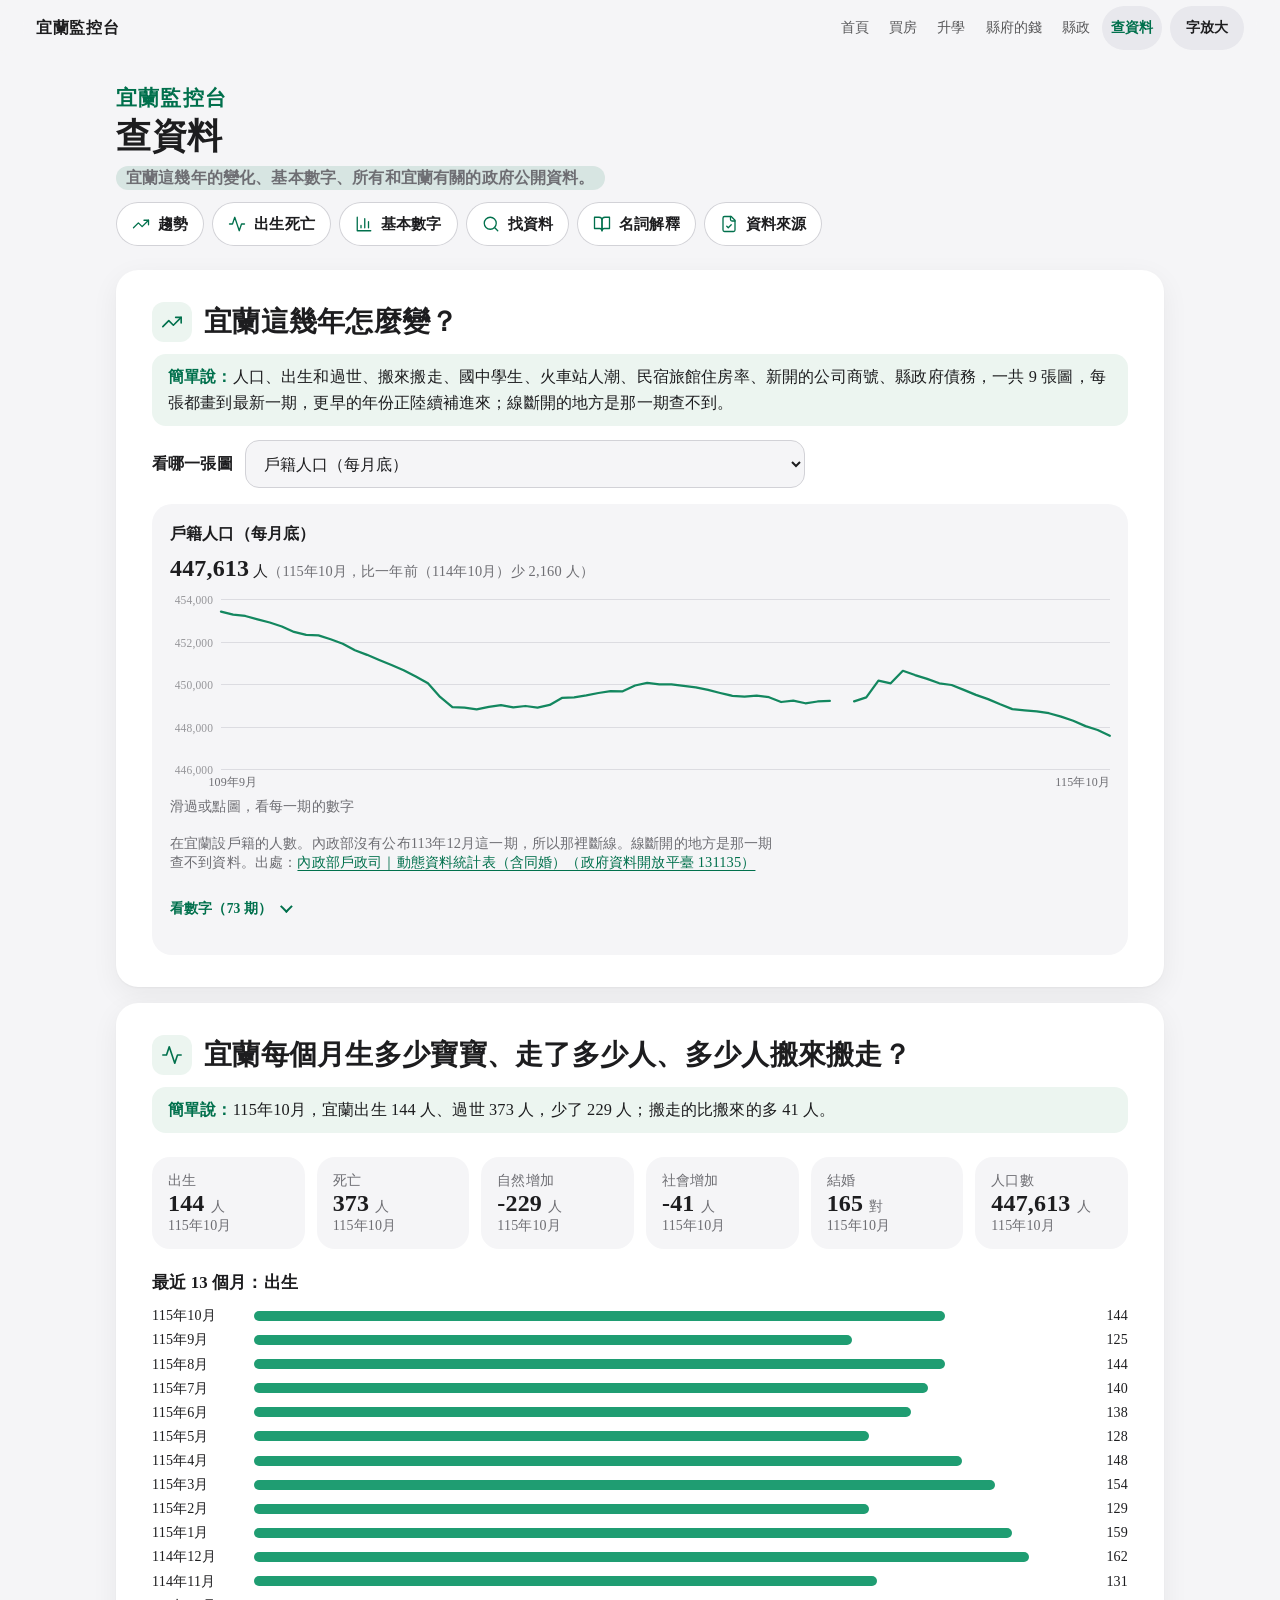
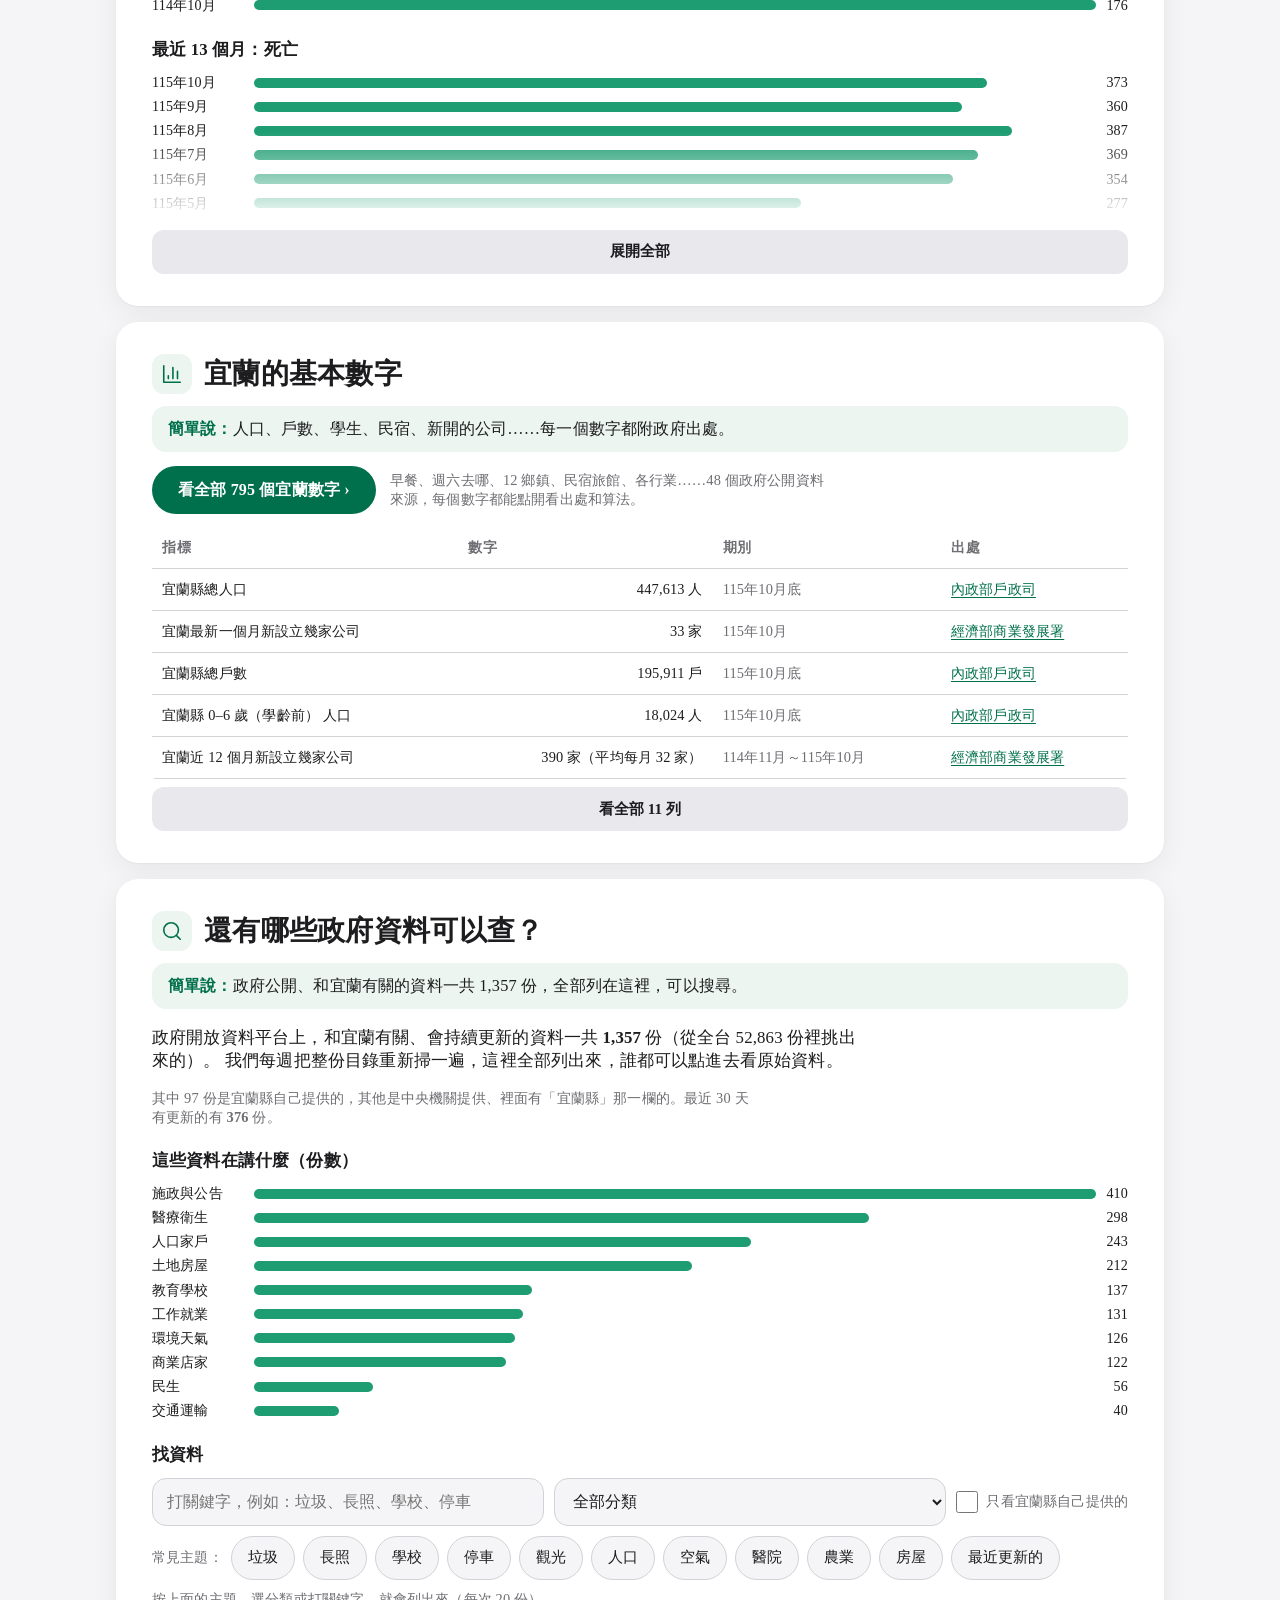
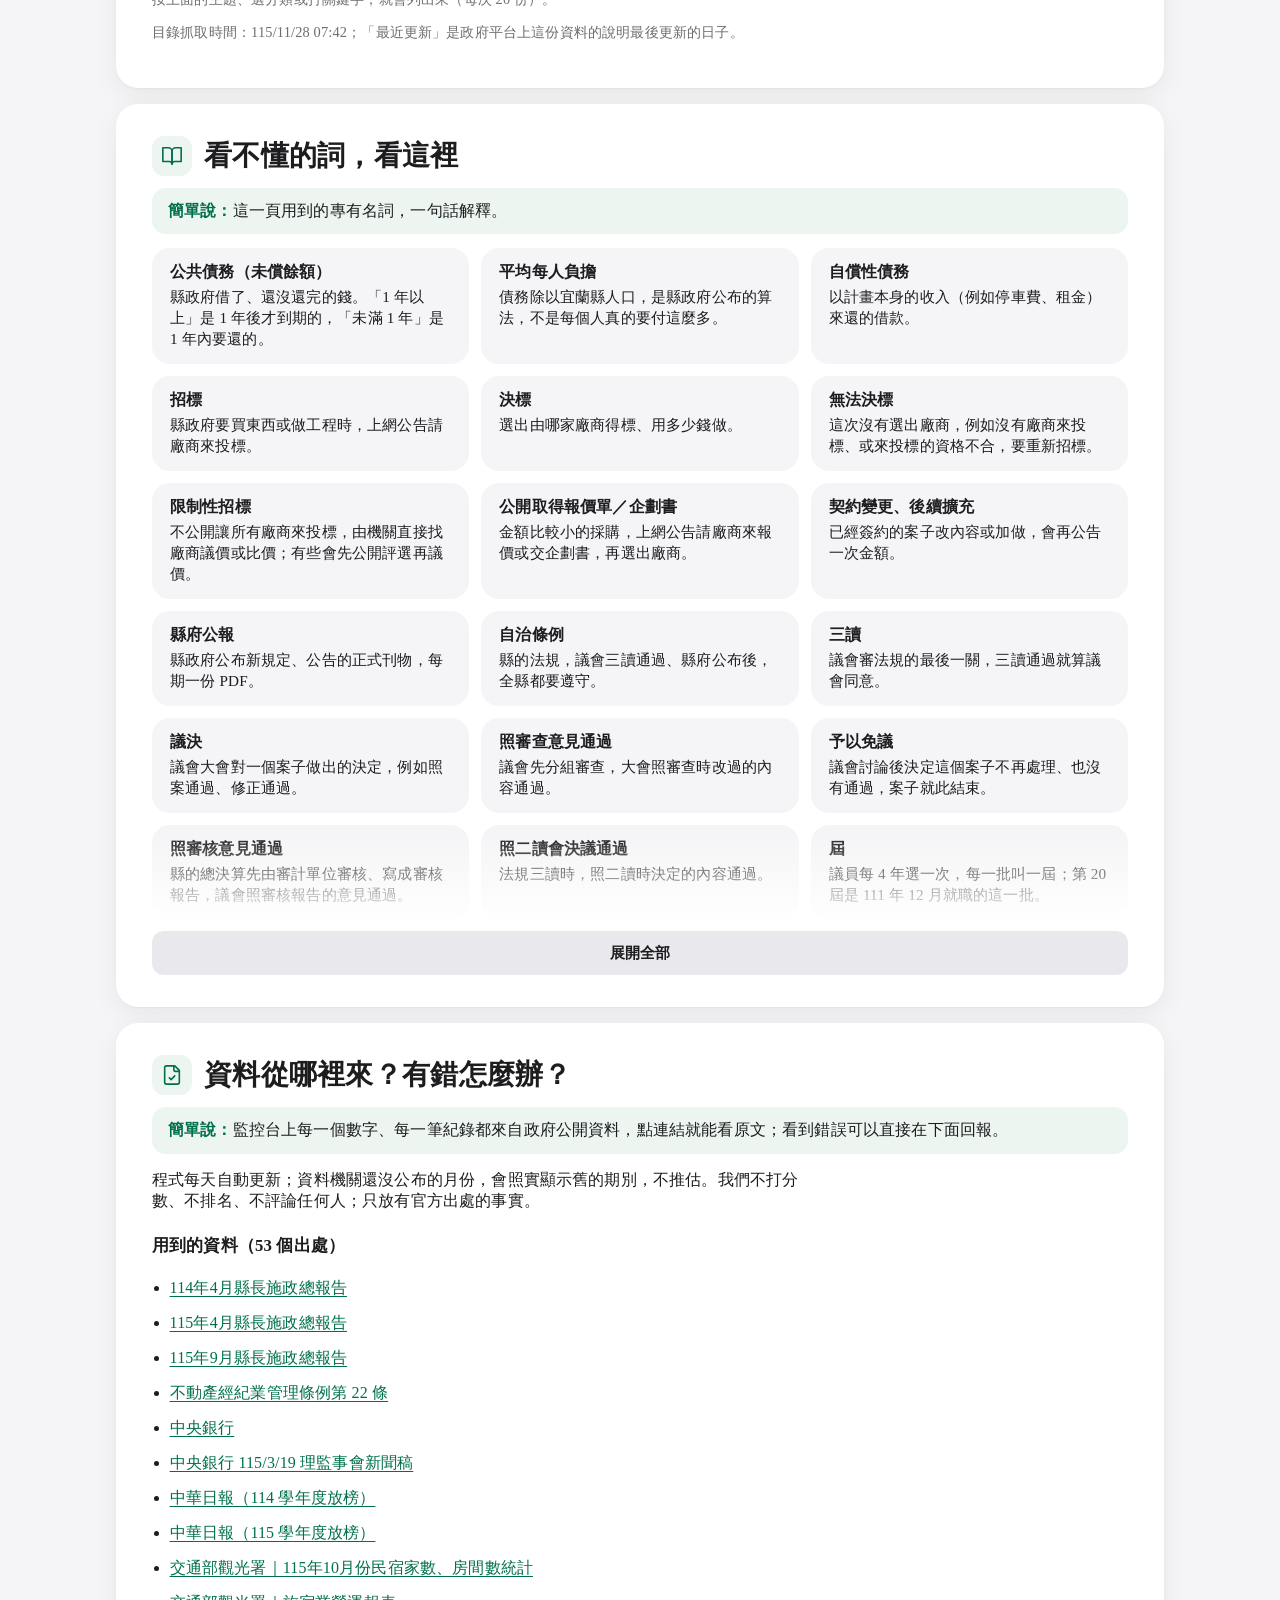
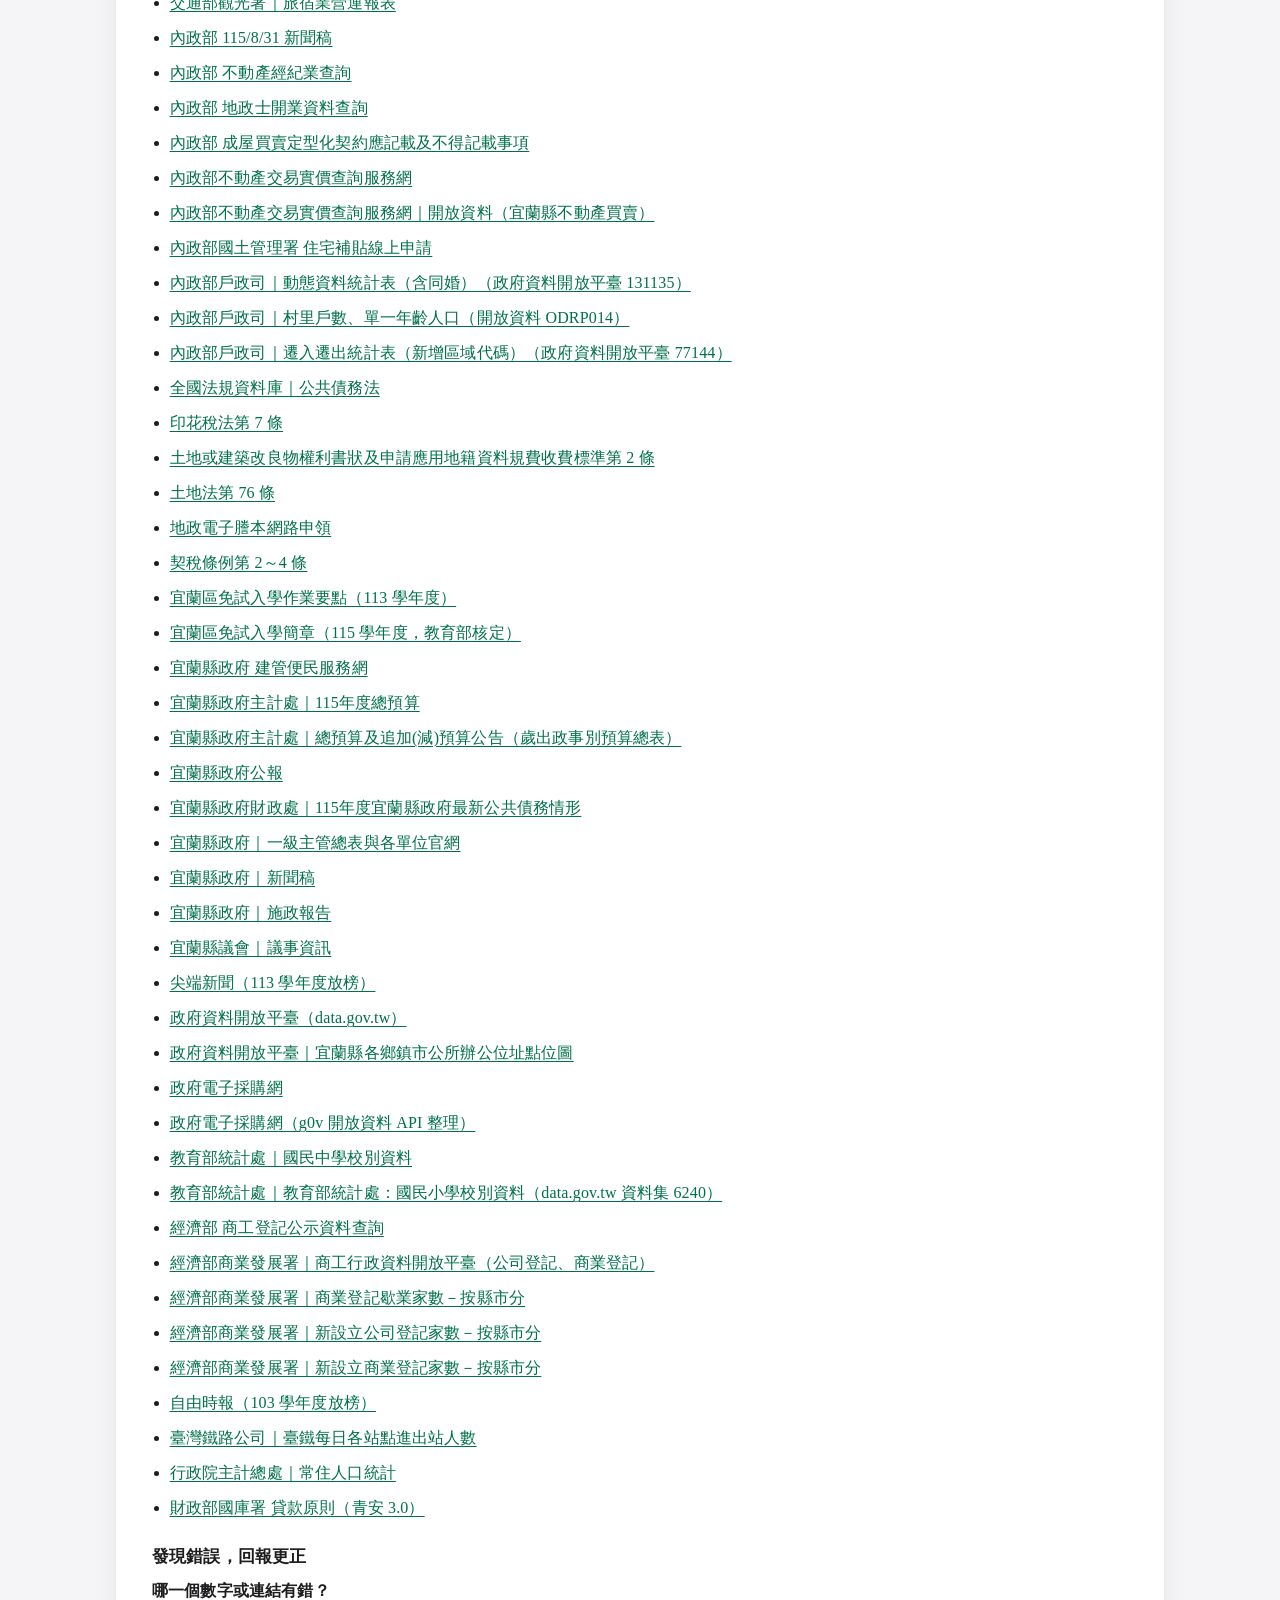
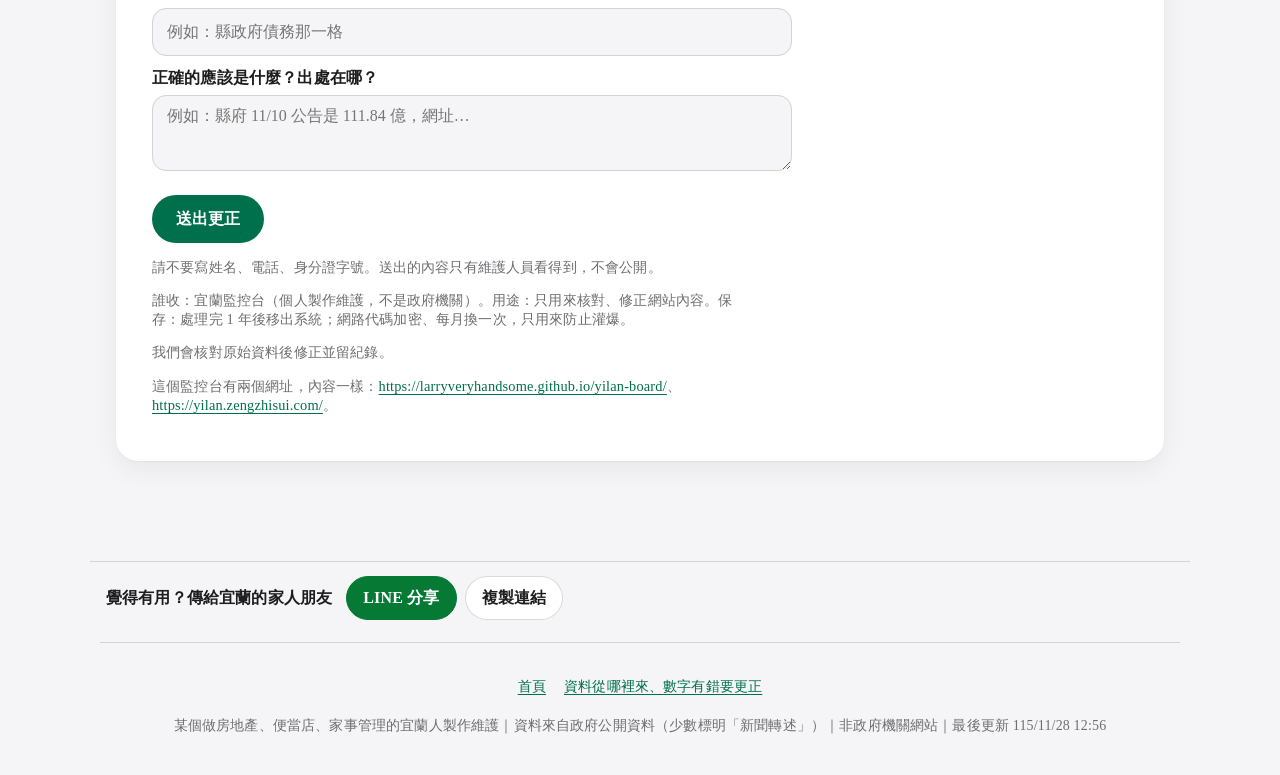
==== commit c942d6aa: "更新 2026-11-28 12:56" ====
--- a/data/index.html
+++ b/data/index.html
@@ -5,7 +5,7 @@
 <meta name="description" content="宜蘭這幾年的變化、基本數字、所有和宜蘭有關的政府公開資料。每一個數字都附原始出處。非政府機關網站。">
 <meta property="og:type" content="website"><meta property="og:title" content="查資料｜宜蘭監控台"><meta property="og:description" content="宜蘭這幾年的變化、基本數字、所有和宜蘭有關的政府公開資料。每一個數字都附原始出處。非政府機關網站。"><meta property="og:url" content="https://yilan.zengzhisui.com/data/">
 <meta name="theme-color" media="(prefers-color-scheme: light)" content="#f5f5f7"><meta name="theme-color" media="(prefers-color-scheme: dark)" content="#000000">
-<link rel="stylesheet" href="../assets/board.css?v=03c745b3ba"></head><body>
+<link rel="stylesheet" href="../assets/board.css?v=1ed4d67555"></head><body>
 <a class="skip" href="#main">跳到主要內容</a>
 <div class="gnav"><div class="gin"><a class="brand" href="../">宜蘭監控台</a><nav id="nav" aria-label="分類"><a href="../">首頁</a><a href="../house/">買房</a><a href="../school/">升學</a><a href="../money/">縣府的錢</a><a href="../gov/">縣政</a><a href="../data/" aria-current=page>查資料</a></nav><details class="toc" id="toc"><summary>目錄</summary><nav class="tocp" aria-label="全部分類和區塊"><ul><li class=tg>首頁</li><li><a href="../"><span class=ti><svg viewBox="0 0 24 24" fill="none" stroke="currentColor" stroke-width="1.75" stroke-linecap="round" stroke-linejoin="round" aria-hidden="true" focusable="false"><path d="M22 7l-8.5 8.5-5-5L2 17"/><path d="M16 7h6v6"/></svg></span><span class=tt><b>首頁</b><small>一眼看懂、所有分類</small></span></a></li><li class=tg>買房</li><li><a href="../house/#house"><span class=ti><svg viewBox="0 0 24 24" fill="none" stroke="currentColor" stroke-width="1.75" stroke-linecap="round" stroke-linejoin="round" aria-hidden="true" focusable="false"><path d="M15 21v-8a1 1 0 0 0-1-1h-4a1 1 0 0 0-1 1v8"/><path d="M3 10a2 2 0 0 1 .709-1.528l7-5.999a2 2 0 0 1 2.582 0l7 5.999A2 2 0 0 1 21 10v9a2 2 0 0 1-2 2H5a2 2 0 0 1-2-2z"/></svg></span><span class=tt><b>房價</b><small>宜蘭的房子多少錢？</small></span></a></li><li><a href="../house/#buy"><span class=ti><svg viewBox="0 0 24 24" fill="none" stroke="currentColor" stroke-width="1.75" stroke-linecap="round" stroke-linejoin="round" aria-hidden="true" focusable="false"><rect width="16" height="20" x="4" y="2" rx="2"/><line x1="8" x2="16" y1="6" y2="6"/><line x1="16" x2="16" y1="14" y2="18"/><path d="M16 10h.01"/><path d="M12 10h.01"/><path d="M8 10h.01"/><path d="M12 14h.01"/><path d="M8 14h.01"/><path d="M12 18h.01"/><path d="M8 18h.01"/></svg></span><span class=tt><b>買房試算</b><small>買房試算：各鄉鎮大概要多少錢？</small></span></a></li><li><a href="../house/#howbuy"><span class=ti><svg viewBox="0 0 24 24" fill="none" stroke="currentColor" stroke-width="1.75" stroke-linecap="round" stroke-linejoin="round" aria-hidden="true" focusable="false"><path d="M22 7l-8.5 8.5-5-5L2 17"/><path d="M16 7h6v6"/></svg></span><span class=tt><b>買房步驟</b><small>在宜蘭買房要怎麼做？</small></span></a></li><li class=tg>升學</li><li><a href="../school/#school"><span class=ti><svg viewBox="0 0 24 24" fill="none" stroke="currentColor" stroke-width="1.75" stroke-linecap="round" stroke-linejoin="round" aria-hidden="true" focusable="false"><path d="M21.42 10.922a1 1 0 0 0-.019-1.838L12.83 5.18a2 2 0 0 0-1.66 0L2.6 9.08a1 1 0 0 0 0 1.832l8.57 3.908a2 2 0 0 0 1.66 0z"/><path d="M22 10v6"/><path d="M6 12.5V16a6 3 0 0 0 12 0v-3.5"/></svg></span><span class=tt><b>升學</b><small>國中升高中職，要幾分才進得去？</small></span></a></li><li class=tg>縣府的錢</li><li><a href="../money/#finance"><span class=ti><svg viewBox="0 0 24 24" fill="none" stroke="currentColor" stroke-width="1.75" stroke-linecap="round" stroke-linejoin="round" aria-hidden="true" focusable="false"><path d="M19 7V4a1 1 0 0 0-1-1H5a2 2 0 0 0 0 4h15a1 1 0 0 1 1 1v4h-3a2 2 0 0 0 0 4h3a1 1 0 0 0 1-1v-2a1 1 0 0 0-1-1"/><path d="M3 5v14a2 2 0 0 0 2 2h15a1 1 0 0 0 1-1v-4"/></svg></span><span class=tt><b>欠多少錢</b><small>縣政府欠了多少錢？</small></span></a></li><li><a href="../money/#impact"><span class=ti><svg viewBox="0 0 24 24" fill="none" stroke="currentColor" stroke-width="1.75" stroke-linecap="round" stroke-linejoin="round" aria-hidden="true" focusable="false"><path d="M3 3v18h18"/><path d="M18 17V9M13 17V5M8 17v-3"/></svg></span><span class=tt><b>預算分類</b><small>縣政府一年的錢，花在哪幾類？</small></span></a></li><li><a href="../money/#tender"><span class=ti><svg viewBox="0 0 24 24" fill="none" stroke="currentColor" stroke-width="1.75" stroke-linecap="round" stroke-linejoin="round" aria-hidden="true" focusable="false"><path d="M6 22V4a2 2 0 0 1 2-2h8a2 2 0 0 1 2 2v18Z"/><path d="M6 12H4a2 2 0 0 0-2 2v6a2 2 0 0 0 2 2h2"/><path d="M18 9h2a2 2 0 0 1 2 2v9a2 2 0 0 1-2 2h-2"/><path d="M10 6h4M10 10h4M10 14h4M10 18h4"/></svg></span><span class=tt><b>錢花在哪</b><small>縣政府的錢花在哪？</small></span></a></li><li class=tg>縣政</li><li><a href="../gov/#team"><span class=ti><svg viewBox="0 0 24 24" fill="none" stroke="currentColor" stroke-width="1.75" stroke-linecap="round" stroke-linejoin="round" aria-hidden="true" focusable="false"><path d="M16 21v-2a4 4 0 0 0-4-4H6a4 4 0 0 0-4 4v2"/><circle cx="9" cy="7" r="4"/><path d="M22 21v-2a4 4 0 0 0-3-3.87M16 3.13a4 4 0 0 1 0 7.75"/></svg></span><span class=tt><b>縣府團隊</b><small>縣政府由誰負責？各單位管什麼？</small></span></a></li><li><a href="../gov/#speed"><span class=ti><svg viewBox="0 0 24 24" fill="none" stroke="currentColor" stroke-width="1.75" stroke-linecap="round" stroke-linejoin="round" aria-hidden="true" focusable="false"><path d="M10 2h4M12 14l3-3"/><circle cx="12" cy="14" r="8"/></svg></span><span class=tt><b>辦事天數</b><small>政府辦一件事要多久？</small></span></a></li><li><a href="../gov/#policy"><span class=ti><svg viewBox="0 0 24 24" fill="none" stroke="currentColor" stroke-width="1.75" stroke-linecap="round" stroke-linejoin="round" aria-hidden="true" focusable="false"><path d="m3 11 18-5v12L3 14v-3z"/><path d="M11.6 16.8a3 3 0 1 1-5.8-1.6"/></svg></span><span class=tt><b>縣府施政</b><small>縣政府最近在做什麼？</small></span></a></li><li><a href="../gov/#council"><span class=ti><svg viewBox="0 0 24 24" fill="none" stroke="currentColor" stroke-width="1.75" stroke-linecap="round" stroke-linejoin="round" aria-hidden="true" focusable="false"><path d="M3 22h18M6 18v-7M10 18v-7M14 18v-7M18 18v-7"/><path d="M12 2 20 7H4z"/></svg></span><span class=tt><b>議會</b><small>縣議會通過了什麼？</small></span></a></li><li><a href="../gov/#leader"><span class=ti><svg viewBox="0 0 24 24" fill="none" stroke="currentColor" stroke-width="1.75" stroke-linecap="round" stroke-linejoin="round" aria-hidden="true" focusable="false"><path d="M19 21v-2a4 4 0 0 0-4-4H9a4 4 0 0 0-4 4v2"/><circle cx="12" cy="7" r="4"/></svg></span><span class=tt><b>施政摘錄</b><small>縣府施政報告摘錄：做了什麼、正在做什麼</small></span></a></li><li><a href="../gov/#voice"><span class=ti><svg viewBox="0 0 24 24" fill="none" stroke="currentColor" stroke-width="1.75" stroke-linecap="round" stroke-linejoin="round" aria-hidden="true" focusable="false"><path d="M21 15a2 2 0 0 1-2 2H7l-4 4V5a2 2 0 0 1 2-2h14a2 2 0 0 1 2 2z"/><path d="M8 9h8M8 13h5"/></svg></span><span class=tt><b>意見箱</b><small>你最希望縣政府做什麼？</small></span></a></li><li class=tg>查資料</li><li><a href="#trends"><span class=ti><svg viewBox="0 0 24 24" fill="none" stroke="currentColor" stroke-width="1.75" stroke-linecap="round" stroke-linejoin="round" aria-hidden="true" focusable="false"><path d="M22 7l-8.5 8.5-5-5L2 17"/><path d="M16 7h6v6"/></svg></span><span class=tt><b>趨勢</b><small>宜蘭這幾年怎麼變？</small></span></a></li><li><a href="#pop-change"><span class=ti><svg viewBox="0 0 24 24" fill="none" stroke="currentColor" stroke-width="1.75" stroke-linecap="round" stroke-linejoin="round" aria-hidden="true" focusable="false"><path d="M22 12h-4l-3 9L9 3l-3 9H2"/></svg></span><span class=tt><b>出生死亡</b><small>宜蘭每個月生多少寶寶、走了多少人、多少人搬來搬走？</small></span></a></li><li><a href="#numbers"><span class=ti><svg viewBox="0 0 24 24" fill="none" stroke="currentColor" stroke-width="1.75" stroke-linecap="round" stroke-linejoin="round" aria-hidden="true" focusable="false"><path d="M3 3v18h18"/><path d="M18 17V9M13 17V5M8 17v-3"/></svg></span><span class=tt><b>基本數字</b><small>宜蘭的基本數字</small></span></a></li><li><a href="#radar"><span class=ti><svg viewBox="0 0 24 24" fill="none" stroke="currentColor" stroke-width="1.75" stroke-linecap="round" stroke-linejoin="round" aria-hidden="true" focusable="false"><circle cx="11" cy="11" r="8"/><path d="m21 21-4.3-4.3"/></svg></span><span class=tt><b>找資料</b><small>還有哪些政府資料可以查？</small></span></a></li><li><a href="#words"><span class=ti><svg viewBox="0 0 24 24" fill="none" stroke="currentColor" stroke-width="1.75" stroke-linecap="round" stroke-linejoin="round" aria-hidden="true" focusable="false"><path d="M2 3h6a4 4 0 0 1 4 4v14a3 3 0 0 0-3-3H2z"/><path d="M22 3h-6a4 4 0 0 0-4 4v14a3 3 0 0 1 3-3h7z"/></svg></span><span class=tt><b>名詞解釋</b><small>看不懂的詞，看這裡</small></span></a></li><li><a href="#about"><span class=ti><svg viewBox="0 0 24 24" fill="none" stroke="currentColor" stroke-width="1.75" stroke-linecap="round" stroke-linejoin="round" aria-hidden="true" focusable="false"><path d="M15 2H6a2 2 0 0 0-2 2v16a2 2 0 0 0 2 2h12a2 2 0 0 0 2-2V7Z"/><path d="M14 2v4a2 2 0 0 0 2 2h4"/><path d="m9 15 2 2 4-4"/></svg></span><span class=tt><b>資料從哪裡來</b><small>資料從哪裡來？有錯怎麼辦？</small></span></a></li></ul></nav></details><span class="btap"><button type="button" id="bigbtn" aria-pressed="false">字放大</button></span></div></div>
 <div class="wrap">
@@ -63,11 +63,12 @@
 <label>正確的應該是什麼？出處在哪？<textarea name=what maxlength=300 required rows=3 placeholder="例如：縣府 11/10 公告是 111.84 億，網址…"></textarea></label>
 <input name=hp class=hp tabindex=-1 autocomplete=off aria-hidden=true>
 <button type=submit>送出更正</button> <span id=fixmsg class=sub role=status></span>
-<p class=sub>請不要寫姓名、電話、身分證字號。送出的內容只有維護人員看得到，不會公開。</p></form>
+<p class=sub>請不要寫姓名、電話、身分證字號。送出的內容只有維護人員看得到，不會公開。</p>
+<p class=sub>誰收：宜蘭監控台（個人製作維護，不是政府機關）。用途：只用來核對、修正網站內容。保存：處理完 1 年後移出系統；網路代碼加密、每月換一次，只用來防止灌爆。</p></form>
 <p class=sub>我們會核對原始資料後修正並留紀錄。</p>
 <p class=sub>這個監控台有兩個網址，內容一樣：<a href="https://larryveryhandsome.github.io/yilan-board/" target="_blank" rel="noopener">https://larryveryhandsome.github.io/yilan-board/<span class=vh>（另開新視窗）</span></a>、<a href="https://yilan.zengzhisui.com/" target="_blank" rel="noopener">https://yilan.zengzhisui.com/<span class=vh>（另開新視窗）</span></a>。</p>
 </section></main>
 </div>
 <aside class="shr" aria-label="分享這一頁"><b>覺得有用？傳給宜蘭的家人朋友</b><span class="shb"><a class="shl" href="https://social-plugins.line.me/lineit/share?url=https%3A%2F%2Fyilan.zengzhisui.com%2Fdata%2F%3Fs%3Dline">LINE 分享</a><button type="button" class="shc" data-u="https://yilan.zengzhisui.com/data/?s=copy">複製連結</button><button type="button" class="shn" data-u="https://yilan.zengzhisui.com/data/?s=share" data-t="查資料｜宜蘭監控台" hidden>其他分享方式</button></span><span class="shm sub" role="status"></span></aside>
-<footer><div class="flinks"><a href="../">首頁</a><a href="#about">資料從哪裡來、數字有錯要更正</a></div>某個做房地產、便當店、家事管理的宜蘭人製作維護｜資料來自政府公開資料（少數標明「新聞轉述」）｜非政府機關網站｜最後更新 115/11/28 12:32</footer>
-<script src="../assets/board.js?v=03c745b3ba"></script></body></html>
+<footer><div class="flinks"><a href="../">首頁</a><a href="#about">資料從哪裡來、數字有錯要更正</a></div>某個做房地產、便當店、家事管理的宜蘭人製作維護｜資料來自政府公開資料（少數標明「新聞轉述」）｜非政府機關網站｜最後更新 115/11/28 12:56</footer>
+<script src="../assets/board.js?v=1ed4d67555"></script></body></html>
--- a/assets/board.css
+++ b/assets/board.css
@@ -178,6 +178,12 @@
 .tipc{display:none;position:absolute;z-index:30;left:0;top:calc(100% + 6px);width:min(320px,80vw);background:var(--card);color:var(--fg);border-radius:14px;padding:10px 14px;box-shadow:var(--shadow-hi),0 0 0 1px var(--line);font-size:.9rem;line-height:1.6;text-align:left}
 .tipc ul{margin:4px 0 0;padding-left:1.1em} .tipc .tags{margin-top:6px}
 .tipw:hover .tipc,.tipw:focus-within .tipc{display:block}
+.fstrip{display:flex;align-items:flex-end;gap:2px;height:64px;margin:8px 0 2px}
+.fcol{flex:1 1 0;height:100%;display:flex;align-items:flex-end;min-width:0;cursor:default}
+.fcol i{display:block;width:100%;min-height:2px;background:var(--bar);border-radius:3px 3px 0 0}
+.fcol:hover i{background:var(--barhi)}
+.fax{display:flex;justify-content:space-between;font-size:.8rem;color:var(--muted);margin-bottom:10px}
+.khp{margin:8px 0;line-height:1.6}
 .tip-src{font-size:.8rem;color:var(--muted);margin-top:6px}
 dl.gloss{display:grid;grid-template-columns:repeat(auto-fit,minmax(min(100%,300px),1fr));gap:12px;margin:0}
 dl.gloss>div{background:var(--bg);border-radius:18px;padding:14px 18px;min-width:0}
@@ -319,6 +325,9 @@
 .idga .idok{background:var(--accent);border-color:var(--accent);color:var(--card)}
 .idbar{display:flex;flex-wrap:wrap;align-items:center;gap:8px 12px;border:1px solid var(--edge);border-radius:16px;background:var(--simple);padding:10px 14px;margin:0 0 14px}.idt{flex:1 1 220px;font-weight:600}.idbtn{display:flex;flex-wrap:wrap;gap:8px}
 .idpick{display:flex;flex-wrap:wrap;gap:6px 8px;flex-basis:100%}.idpick:empty{display:none}.idpick a{display:inline-flex;align-items:center;min-height:40px;padding:0 14px;border-radius:999px;background:var(--card);border:1px solid var(--edge);font-weight:600;text-decoration:none;color:var(--fg)}
+.minep{border:1px solid var(--edge);border-radius:18px;background:var(--card);padding:14px 18px;margin:0 0 16px}.minep h2{margin:0 0 4px;font-size:1.15rem}
+.mineg{border-top:1px solid var(--edge);padding:6px 0}.mineg:first-of-type{border-top:0}.mineg summary{cursor:pointer;min-height:44px;display:flex;flex-wrap:wrap;align-items:center;font-weight:700}
+.minet{margin:8px 0 4px;font-weight:700;font-size:.9rem}.miner{list-style:none;padding:0;margin:0;display:grid;gap:8px}.miner li{border:1px solid var(--edge);border-radius:12px;padding:8px 12px;background:var(--bg);min-width:0}
 .tile.mine{box-shadow:0 0 0 2px var(--accent),var(--shadow)}.mineb{display:inline-block;margin-left:8px;padding:0 8px;border-radius:999px;background:var(--accent);color:var(--card);font-size:.72rem;font-weight:700;vertical-align:middle}
 @media (prefers-reduced-motion:reduce){#tmpop,.idgb{animation:none}.upgo:active,.uqf button:active,.idc label:active span{transform:none}}
 .tms{border:1px solid var(--edge);border-radius:18px;background:var(--card);padding:14px 18px;margin:-4px 0 16px}
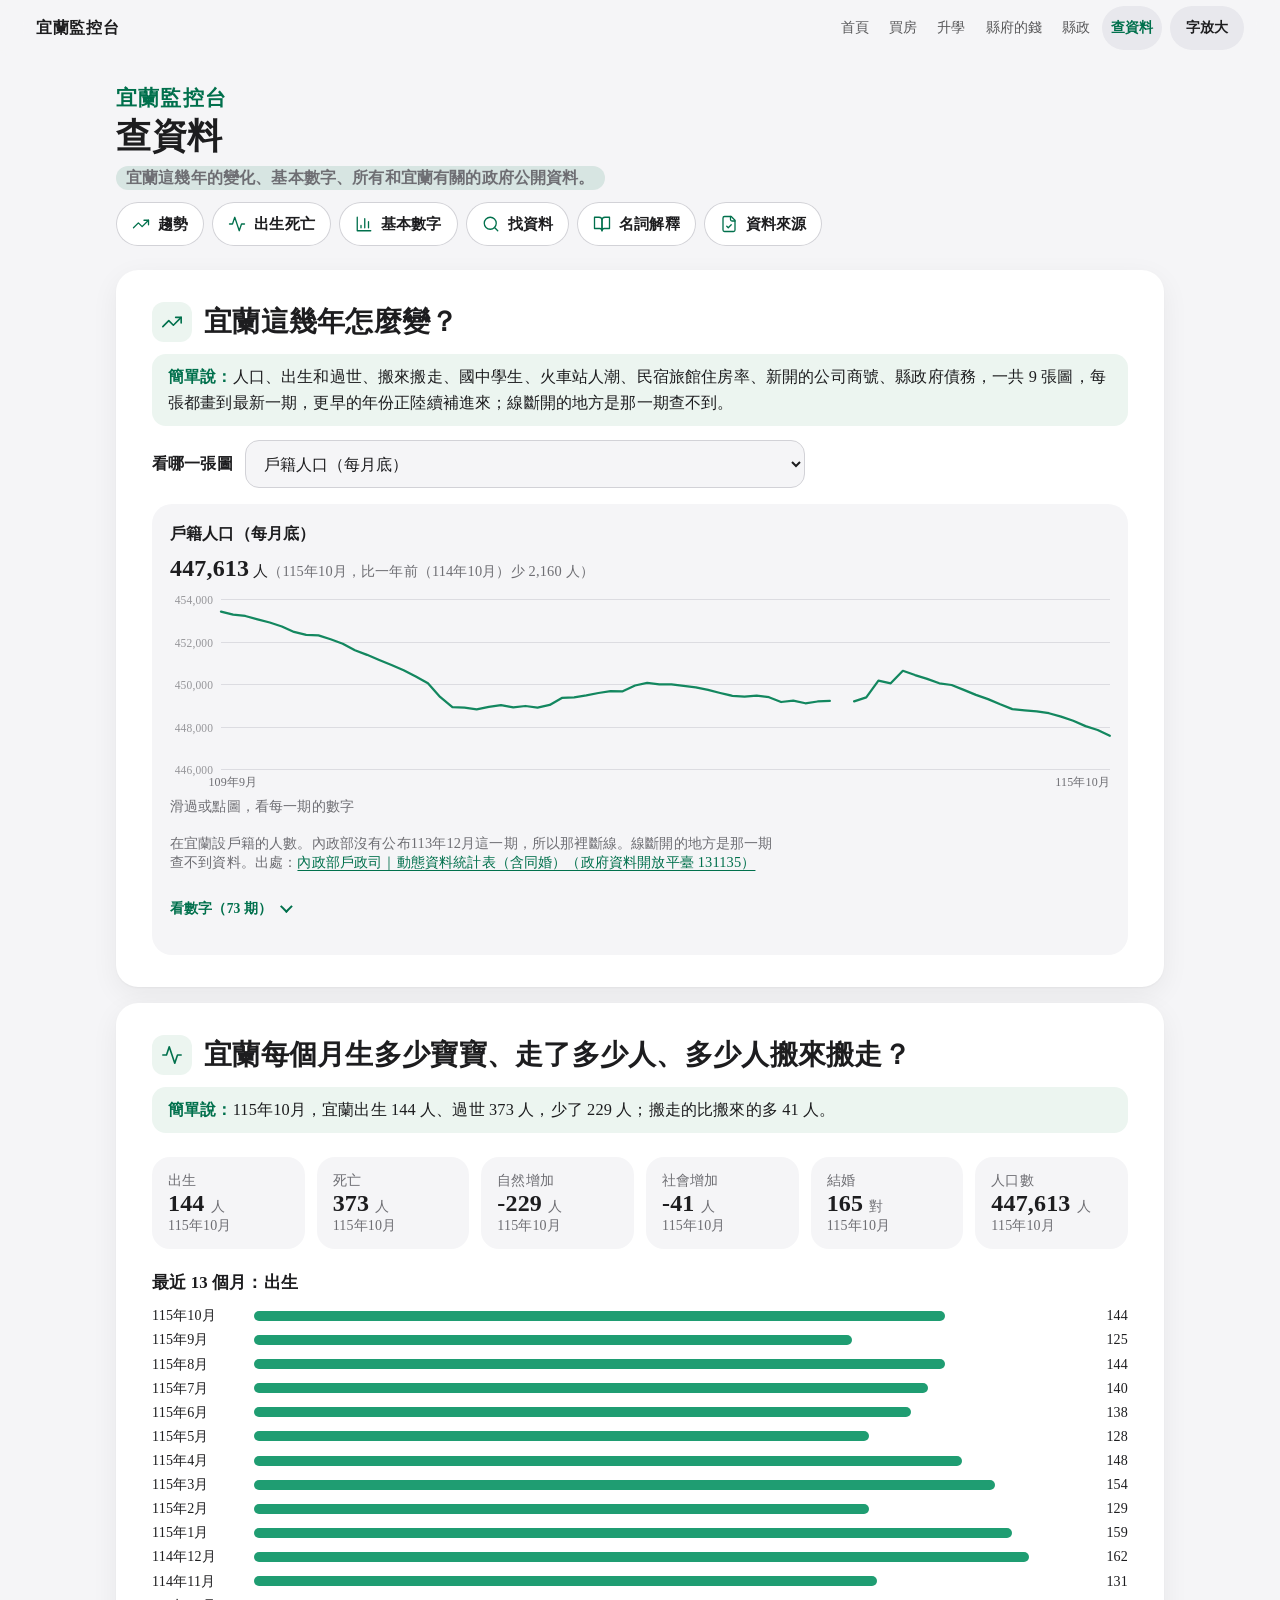
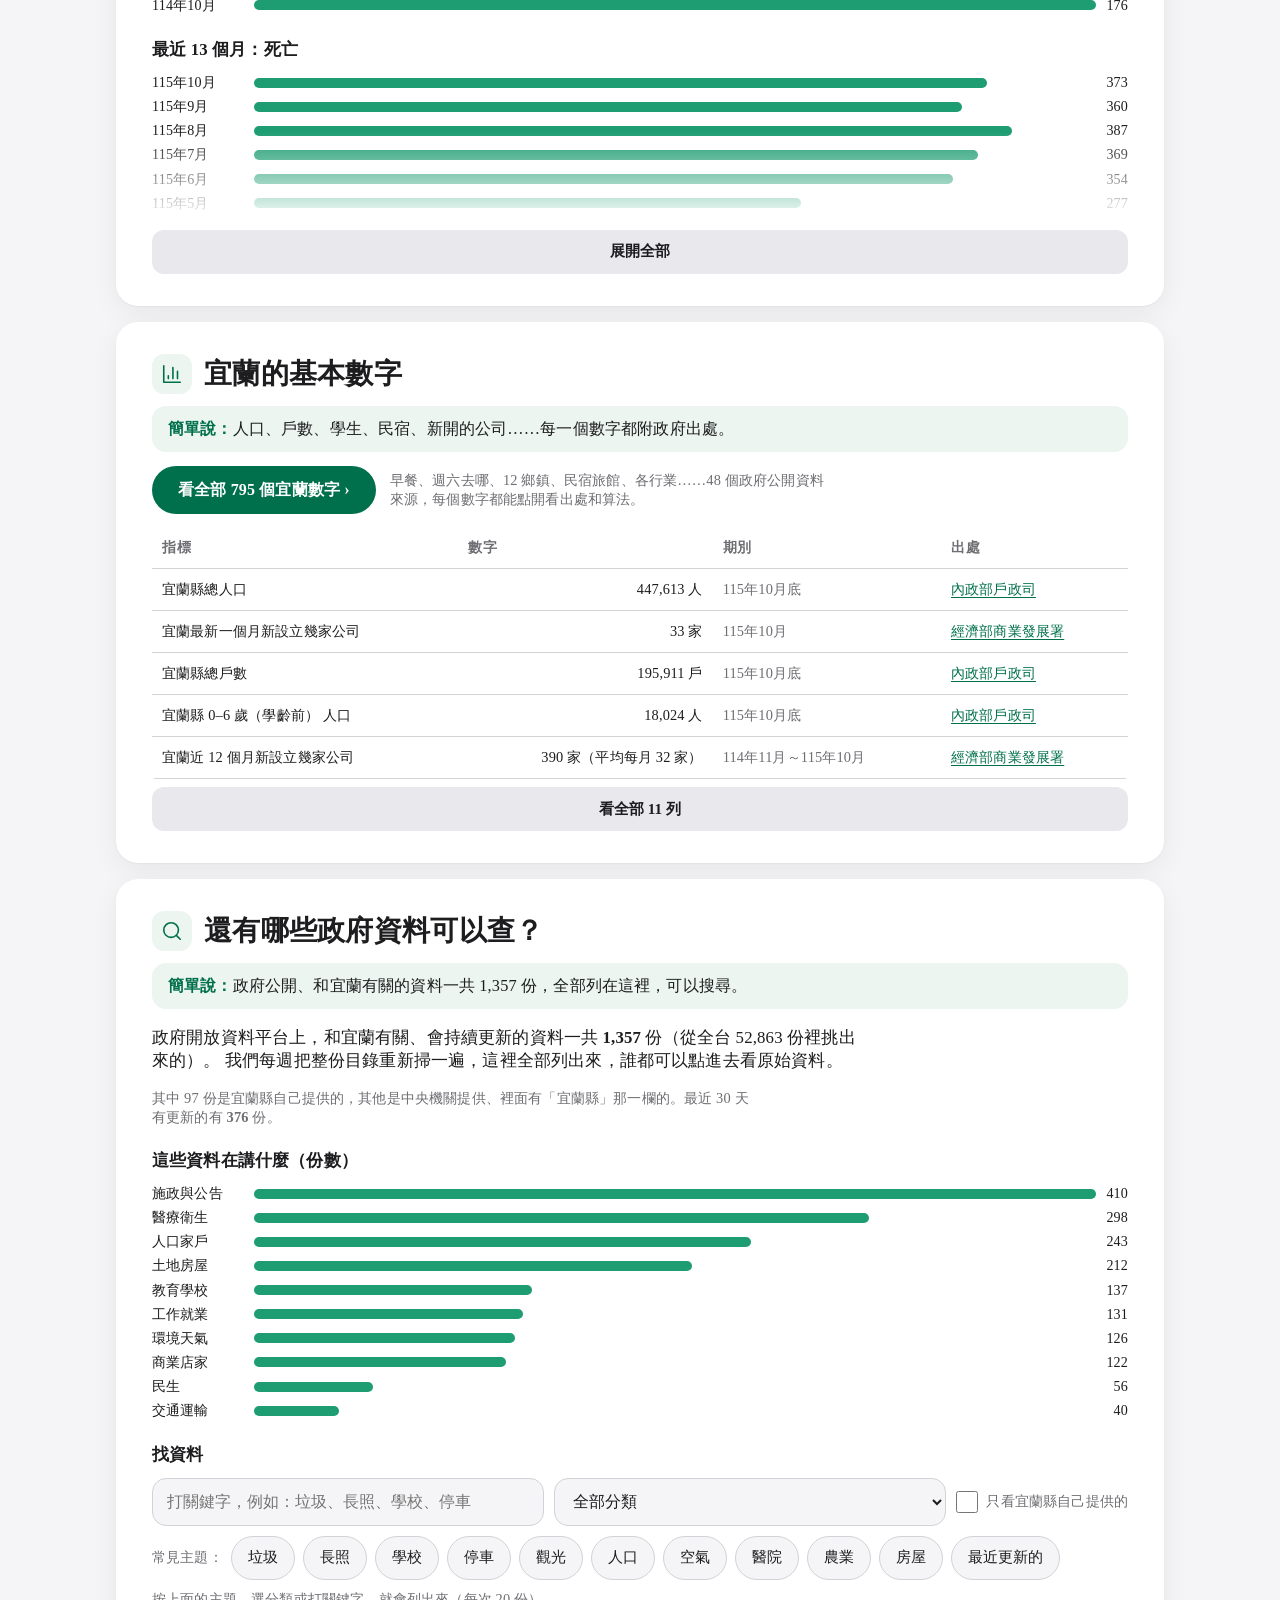
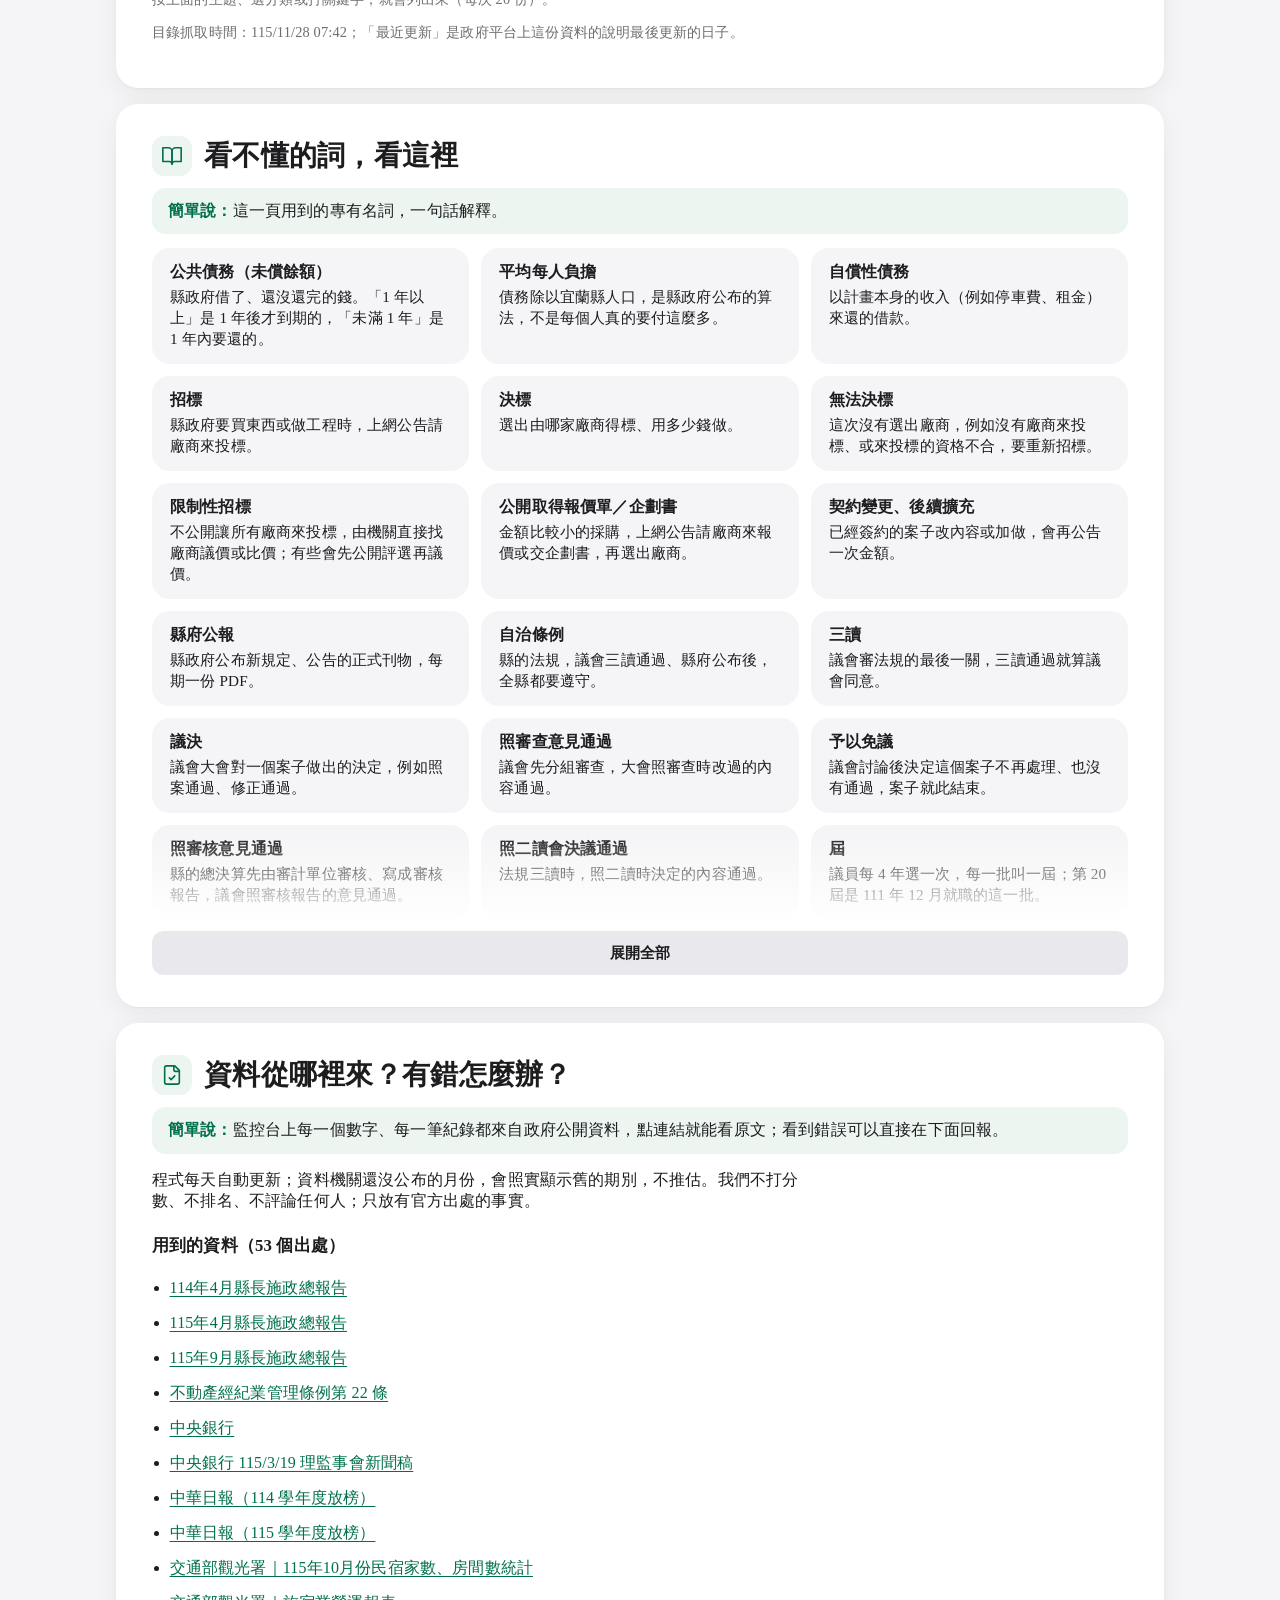
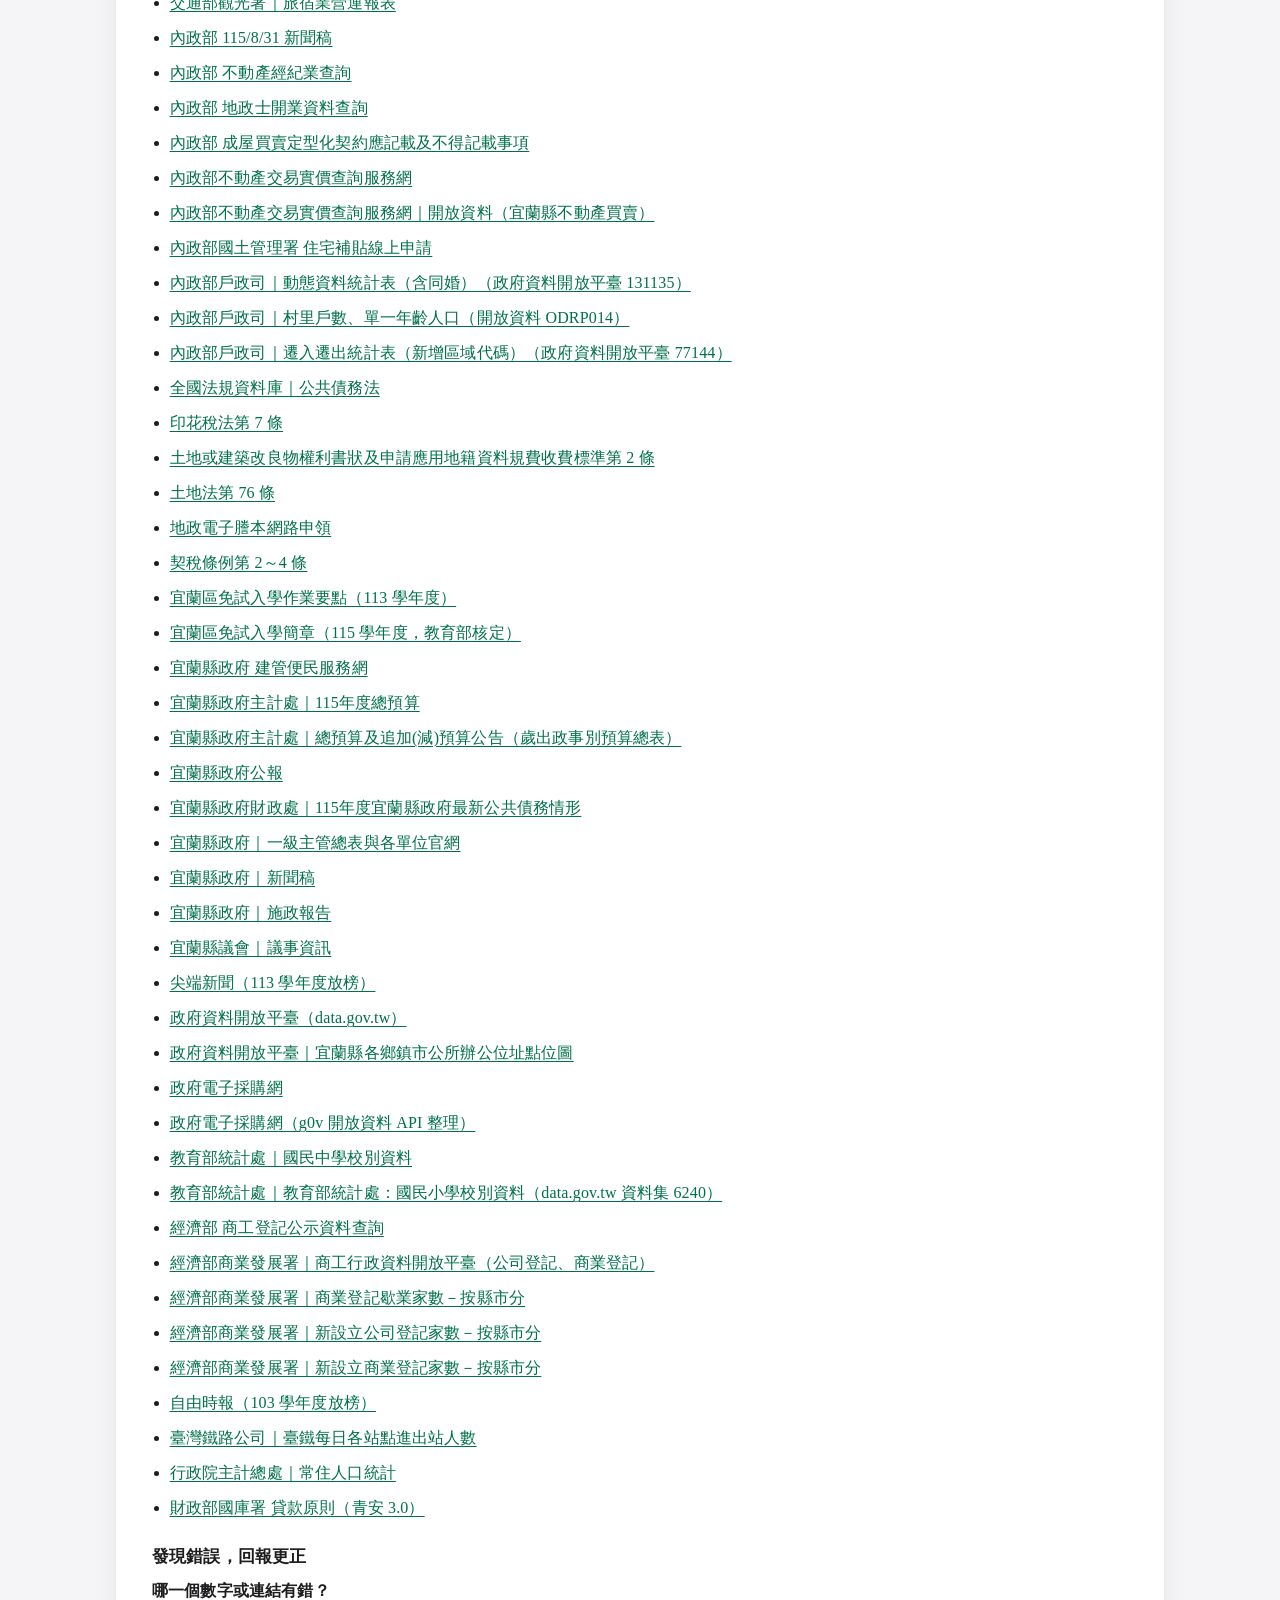
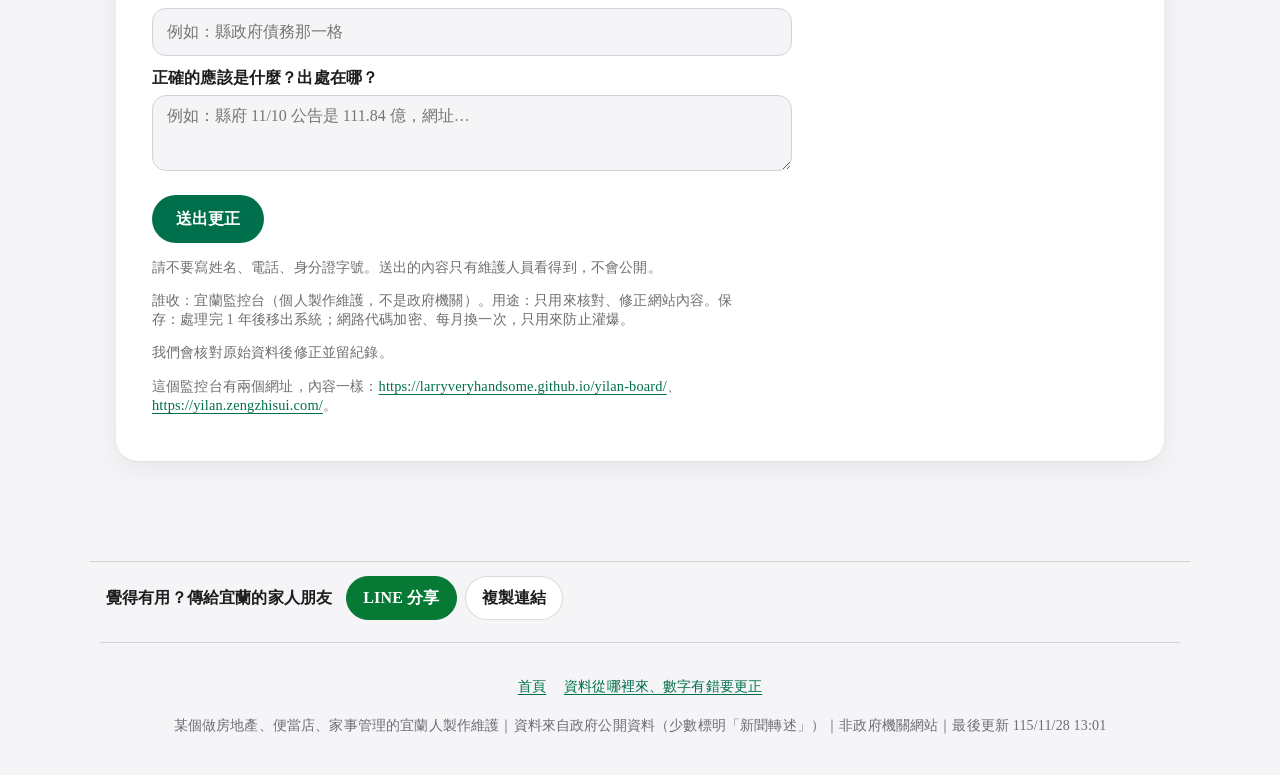
==== commit 7c202039: "更新 2026-11-28 13:01" ====
--- a/data/index.html
+++ b/data/index.html
@@ -5,7 +5,7 @@
 <meta name="description" content="宜蘭這幾年的變化、基本數字、所有和宜蘭有關的政府公開資料。每一個數字都附原始出處。非政府機關網站。">
 <meta property="og:type" content="website"><meta property="og:title" content="查資料｜宜蘭監控台"><meta property="og:description" content="宜蘭這幾年的變化、基本數字、所有和宜蘭有關的政府公開資料。每一個數字都附原始出處。非政府機關網站。"><meta property="og:url" content="https://yilan.zengzhisui.com/data/">
 <meta name="theme-color" media="(prefers-color-scheme: light)" content="#f5f5f7"><meta name="theme-color" media="(prefers-color-scheme: dark)" content="#000000">
-<link rel="stylesheet" href="../assets/board.css?v=1ed4d67555"></head><body>
+<link rel="stylesheet" href="../assets/board.css?v=cacf5a452e"></head><body>
 <a class="skip" href="#main">跳到主要內容</a>
 <div class="gnav"><div class="gin"><a class="brand" href="../">宜蘭監控台</a><nav id="nav" aria-label="分類"><a href="../">首頁</a><a href="../house/">買房</a><a href="../school/">升學</a><a href="../money/">縣府的錢</a><a href="../gov/">縣政</a><a href="../data/" aria-current=page>查資料</a></nav><details class="toc" id="toc"><summary>目錄</summary><nav class="tocp" aria-label="全部分類和區塊"><ul><li class=tg>首頁</li><li><a href="../"><span class=ti><svg viewBox="0 0 24 24" fill="none" stroke="currentColor" stroke-width="1.75" stroke-linecap="round" stroke-linejoin="round" aria-hidden="true" focusable="false"><path d="M22 7l-8.5 8.5-5-5L2 17"/><path d="M16 7h6v6"/></svg></span><span class=tt><b>首頁</b><small>一眼看懂、所有分類</small></span></a></li><li class=tg>買房</li><li><a href="../house/#house"><span class=ti><svg viewBox="0 0 24 24" fill="none" stroke="currentColor" stroke-width="1.75" stroke-linecap="round" stroke-linejoin="round" aria-hidden="true" focusable="false"><path d="M15 21v-8a1 1 0 0 0-1-1h-4a1 1 0 0 0-1 1v8"/><path d="M3 10a2 2 0 0 1 .709-1.528l7-5.999a2 2 0 0 1 2.582 0l7 5.999A2 2 0 0 1 21 10v9a2 2 0 0 1-2 2H5a2 2 0 0 1-2-2z"/></svg></span><span class=tt><b>房價</b><small>宜蘭的房子多少錢？</small></span></a></li><li><a href="../house/#buy"><span class=ti><svg viewBox="0 0 24 24" fill="none" stroke="currentColor" stroke-width="1.75" stroke-linecap="round" stroke-linejoin="round" aria-hidden="true" focusable="false"><rect width="16" height="20" x="4" y="2" rx="2"/><line x1="8" x2="16" y1="6" y2="6"/><line x1="16" x2="16" y1="14" y2="18"/><path d="M16 10h.01"/><path d="M12 10h.01"/><path d="M8 10h.01"/><path d="M12 14h.01"/><path d="M8 14h.01"/><path d="M12 18h.01"/><path d="M8 18h.01"/></svg></span><span class=tt><b>買房試算</b><small>買房試算：各鄉鎮大概要多少錢？</small></span></a></li><li><a href="../house/#howbuy"><span class=ti><svg viewBox="0 0 24 24" fill="none" stroke="currentColor" stroke-width="1.75" stroke-linecap="round" stroke-linejoin="round" aria-hidden="true" focusable="false"><path d="M22 7l-8.5 8.5-5-5L2 17"/><path d="M16 7h6v6"/></svg></span><span class=tt><b>買房步驟</b><small>在宜蘭買房要怎麼做？</small></span></a></li><li class=tg>升學</li><li><a href="../school/#school"><span class=ti><svg viewBox="0 0 24 24" fill="none" stroke="currentColor" stroke-width="1.75" stroke-linecap="round" stroke-linejoin="round" aria-hidden="true" focusable="false"><path d="M21.42 10.922a1 1 0 0 0-.019-1.838L12.83 5.18a2 2 0 0 0-1.66 0L2.6 9.08a1 1 0 0 0 0 1.832l8.57 3.908a2 2 0 0 0 1.66 0z"/><path d="M22 10v6"/><path d="M6 12.5V16a6 3 0 0 0 12 0v-3.5"/></svg></span><span class=tt><b>升學</b><small>國中升高中職，要幾分才進得去？</small></span></a></li><li class=tg>縣府的錢</li><li><a href="../money/#finance"><span class=ti><svg viewBox="0 0 24 24" fill="none" stroke="currentColor" stroke-width="1.75" stroke-linecap="round" stroke-linejoin="round" aria-hidden="true" focusable="false"><path d="M19 7V4a1 1 0 0 0-1-1H5a2 2 0 0 0 0 4h15a1 1 0 0 1 1 1v4h-3a2 2 0 0 0 0 4h3a1 1 0 0 0 1-1v-2a1 1 0 0 0-1-1"/><path d="M3 5v14a2 2 0 0 0 2 2h15a1 1 0 0 0 1-1v-4"/></svg></span><span class=tt><b>欠多少錢</b><small>縣政府欠了多少錢？</small></span></a></li><li><a href="../money/#impact"><span class=ti><svg viewBox="0 0 24 24" fill="none" stroke="currentColor" stroke-width="1.75" stroke-linecap="round" stroke-linejoin="round" aria-hidden="true" focusable="false"><path d="M3 3v18h18"/><path d="M18 17V9M13 17V5M8 17v-3"/></svg></span><span class=tt><b>預算分類</b><small>縣政府一年的錢，花在哪幾類？</small></span></a></li><li><a href="../money/#tender"><span class=ti><svg viewBox="0 0 24 24" fill="none" stroke="currentColor" stroke-width="1.75" stroke-linecap="round" stroke-linejoin="round" aria-hidden="true" focusable="false"><path d="M6 22V4a2 2 0 0 1 2-2h8a2 2 0 0 1 2 2v18Z"/><path d="M6 12H4a2 2 0 0 0-2 2v6a2 2 0 0 0 2 2h2"/><path d="M18 9h2a2 2 0 0 1 2 2v9a2 2 0 0 1-2 2h-2"/><path d="M10 6h4M10 10h4M10 14h4M10 18h4"/></svg></span><span class=tt><b>錢花在哪</b><small>縣政府的錢花在哪？</small></span></a></li><li class=tg>縣政</li><li><a href="../gov/#team"><span class=ti><svg viewBox="0 0 24 24" fill="none" stroke="currentColor" stroke-width="1.75" stroke-linecap="round" stroke-linejoin="round" aria-hidden="true" focusable="false"><path d="M16 21v-2a4 4 0 0 0-4-4H6a4 4 0 0 0-4 4v2"/><circle cx="9" cy="7" r="4"/><path d="M22 21v-2a4 4 0 0 0-3-3.87M16 3.13a4 4 0 0 1 0 7.75"/></svg></span><span class=tt><b>縣府團隊</b><small>縣政府由誰負責？各單位管什麼？</small></span></a></li><li><a href="../gov/#speed"><span class=ti><svg viewBox="0 0 24 24" fill="none" stroke="currentColor" stroke-width="1.75" stroke-linecap="round" stroke-linejoin="round" aria-hidden="true" focusable="false"><path d="M10 2h4M12 14l3-3"/><circle cx="12" cy="14" r="8"/></svg></span><span class=tt><b>辦事天數</b><small>政府辦一件事要多久？</small></span></a></li><li><a href="../gov/#policy"><span class=ti><svg viewBox="0 0 24 24" fill="none" stroke="currentColor" stroke-width="1.75" stroke-linecap="round" stroke-linejoin="round" aria-hidden="true" focusable="false"><path d="m3 11 18-5v12L3 14v-3z"/><path d="M11.6 16.8a3 3 0 1 1-5.8-1.6"/></svg></span><span class=tt><b>縣府施政</b><small>縣政府最近在做什麼？</small></span></a></li><li><a href="../gov/#council"><span class=ti><svg viewBox="0 0 24 24" fill="none" stroke="currentColor" stroke-width="1.75" stroke-linecap="round" stroke-linejoin="round" aria-hidden="true" focusable="false"><path d="M3 22h18M6 18v-7M10 18v-7M14 18v-7M18 18v-7"/><path d="M12 2 20 7H4z"/></svg></span><span class=tt><b>議會</b><small>縣議會通過了什麼？</small></span></a></li><li><a href="../gov/#leader"><span class=ti><svg viewBox="0 0 24 24" fill="none" stroke="currentColor" stroke-width="1.75" stroke-linecap="round" stroke-linejoin="round" aria-hidden="true" focusable="false"><path d="M19 21v-2a4 4 0 0 0-4-4H9a4 4 0 0 0-4 4v2"/><circle cx="12" cy="7" r="4"/></svg></span><span class=tt><b>施政摘錄</b><small>縣府施政報告摘錄：做了什麼、正在做什麼</small></span></a></li><li><a href="../gov/#voice"><span class=ti><svg viewBox="0 0 24 24" fill="none" stroke="currentColor" stroke-width="1.75" stroke-linecap="round" stroke-linejoin="round" aria-hidden="true" focusable="false"><path d="M21 15a2 2 0 0 1-2 2H7l-4 4V5a2 2 0 0 1 2-2h14a2 2 0 0 1 2 2z"/><path d="M8 9h8M8 13h5"/></svg></span><span class=tt><b>意見箱</b><small>你最希望縣政府做什麼？</small></span></a></li><li class=tg>查資料</li><li><a href="#trends"><span class=ti><svg viewBox="0 0 24 24" fill="none" stroke="currentColor" stroke-width="1.75" stroke-linecap="round" stroke-linejoin="round" aria-hidden="true" focusable="false"><path d="M22 7l-8.5 8.5-5-5L2 17"/><path d="M16 7h6v6"/></svg></span><span class=tt><b>趨勢</b><small>宜蘭這幾年怎麼變？</small></span></a></li><li><a href="#pop-change"><span class=ti><svg viewBox="0 0 24 24" fill="none" stroke="currentColor" stroke-width="1.75" stroke-linecap="round" stroke-linejoin="round" aria-hidden="true" focusable="false"><path d="M22 12h-4l-3 9L9 3l-3 9H2"/></svg></span><span class=tt><b>出生死亡</b><small>宜蘭每個月生多少寶寶、走了多少人、多少人搬來搬走？</small></span></a></li><li><a href="#numbers"><span class=ti><svg viewBox="0 0 24 24" fill="none" stroke="currentColor" stroke-width="1.75" stroke-linecap="round" stroke-linejoin="round" aria-hidden="true" focusable="false"><path d="M3 3v18h18"/><path d="M18 17V9M13 17V5M8 17v-3"/></svg></span><span class=tt><b>基本數字</b><small>宜蘭的基本數字</small></span></a></li><li><a href="#radar"><span class=ti><svg viewBox="0 0 24 24" fill="none" stroke="currentColor" stroke-width="1.75" stroke-linecap="round" stroke-linejoin="round" aria-hidden="true" focusable="false"><circle cx="11" cy="11" r="8"/><path d="m21 21-4.3-4.3"/></svg></span><span class=tt><b>找資料</b><small>還有哪些政府資料可以查？</small></span></a></li><li><a href="#words"><span class=ti><svg viewBox="0 0 24 24" fill="none" stroke="currentColor" stroke-width="1.75" stroke-linecap="round" stroke-linejoin="round" aria-hidden="true" focusable="false"><path d="M2 3h6a4 4 0 0 1 4 4v14a3 3 0 0 0-3-3H2z"/><path d="M22 3h-6a4 4 0 0 0-4 4v14a3 3 0 0 1 3-3h7z"/></svg></span><span class=tt><b>名詞解釋</b><small>看不懂的詞，看這裡</small></span></a></li><li><a href="#about"><span class=ti><svg viewBox="0 0 24 24" fill="none" stroke="currentColor" stroke-width="1.75" stroke-linecap="round" stroke-linejoin="round" aria-hidden="true" focusable="false"><path d="M15 2H6a2 2 0 0 0-2 2v16a2 2 0 0 0 2 2h12a2 2 0 0 0 2-2V7Z"/><path d="M14 2v4a2 2 0 0 0 2 2h4"/><path d="m9 15 2 2 4-4"/></svg></span><span class=tt><b>資料從哪裡來</b><small>資料從哪裡來？有錯怎麼辦？</small></span></a></li></ul></nav></details><span class="btap"><button type="button" id="bigbtn" aria-pressed="false">字放大</button></span></div></div>
 <div class="wrap">
@@ -70,5 +70,5 @@
 </section></main>
 </div>
 <aside class="shr" aria-label="分享這一頁"><b>覺得有用？傳給宜蘭的家人朋友</b><span class="shb"><a class="shl" href="https://social-plugins.line.me/lineit/share?url=https%3A%2F%2Fyilan.zengzhisui.com%2Fdata%2F%3Fs%3Dline">LINE 分享</a><button type="button" class="shc" data-u="https://yilan.zengzhisui.com/data/?s=copy">複製連結</button><button type="button" class="shn" data-u="https://yilan.zengzhisui.com/data/?s=share" data-t="查資料｜宜蘭監控台" hidden>其他分享方式</button></span><span class="shm sub" role="status"></span></aside>
-<footer><div class="flinks"><a href="../">首頁</a><a href="#about">資料從哪裡來、數字有錯要更正</a></div>某個做房地產、便當店、家事管理的宜蘭人製作維護｜資料來自政府公開資料（少數標明「新聞轉述」）｜非政府機關網站｜最後更新 115/11/28 12:56</footer>
-<script src="../assets/board.js?v=1ed4d67555"></script></body></html>
+<footer><div class="flinks"><a href="../">首頁</a><a href="#about">資料從哪裡來、數字有錯要更正</a></div>某個做房地產、便當店、家事管理的宜蘭人製作維護｜資料來自政府公開資料（少數標明「新聞轉述」）｜非政府機關網站｜最後更新 115/11/28 13:01</footer>
+<script src="../assets/board.js?v=cacf5a452e"></script></body></html>
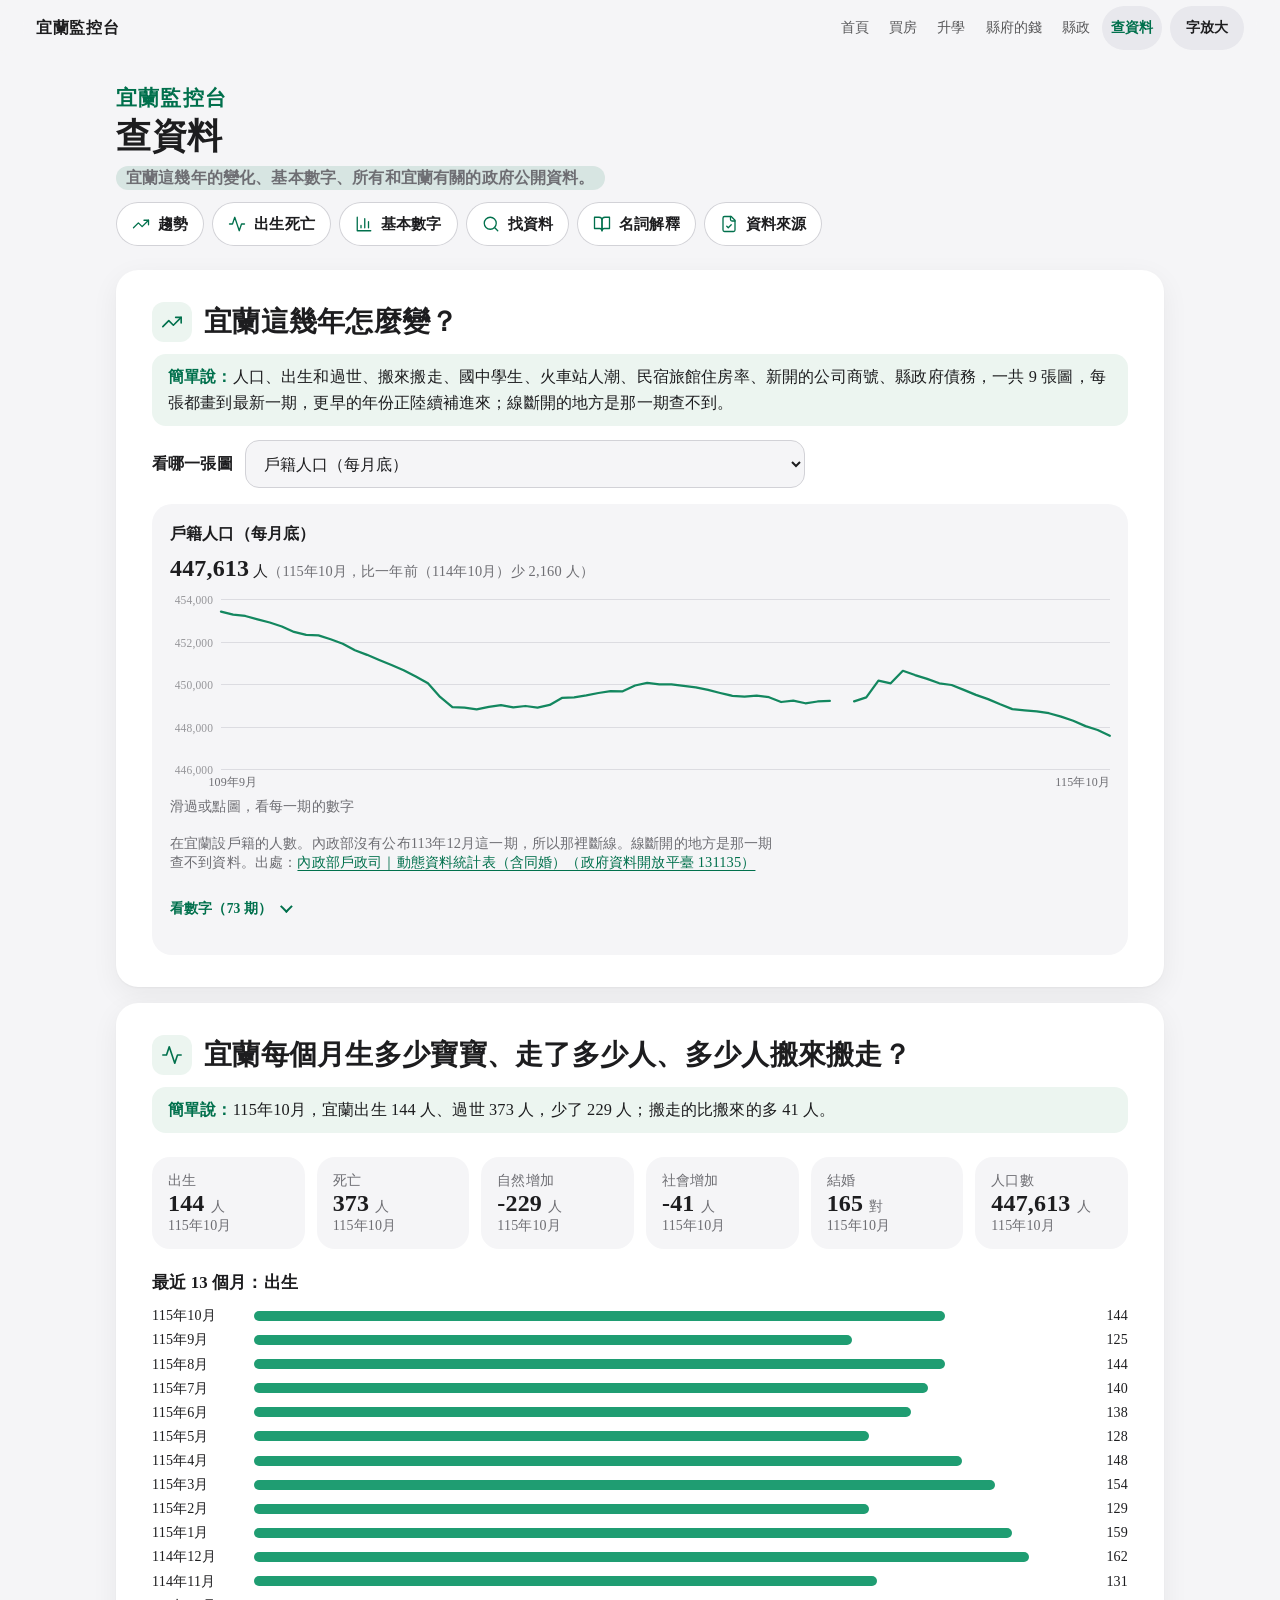
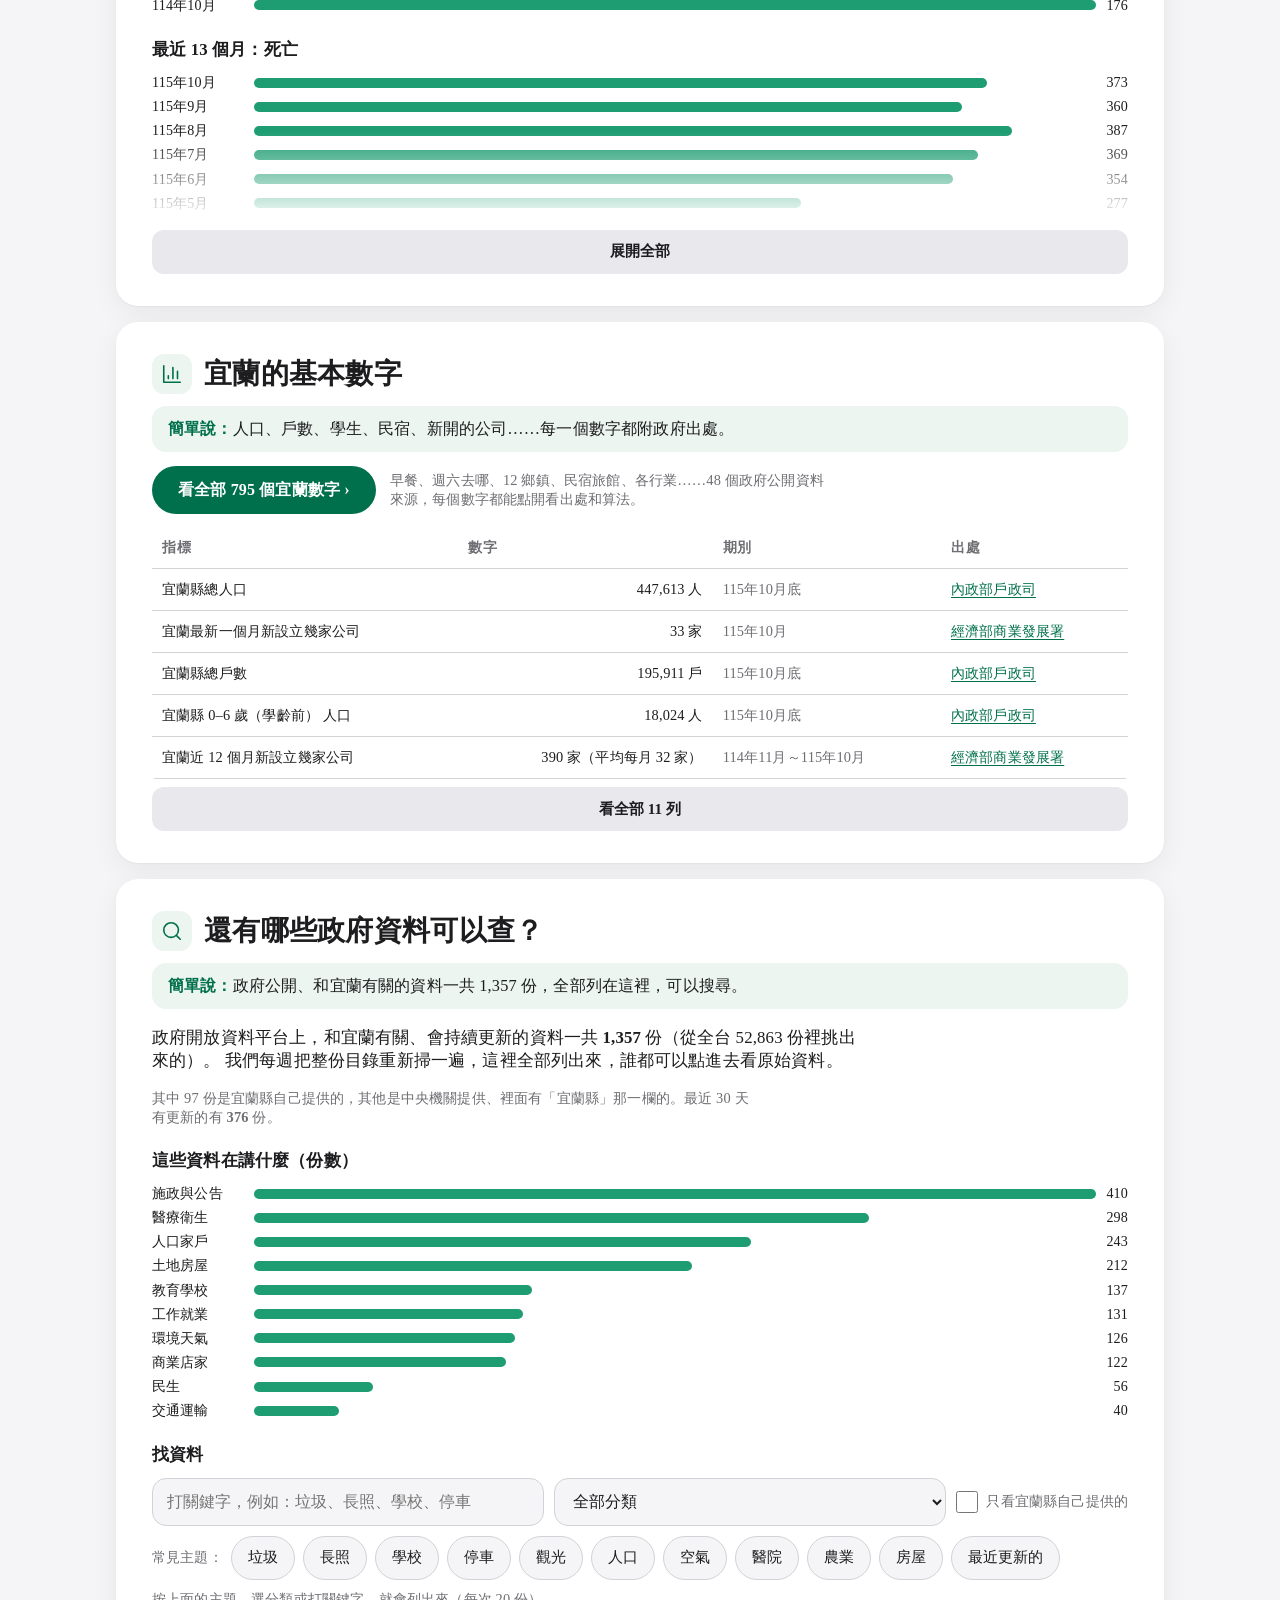
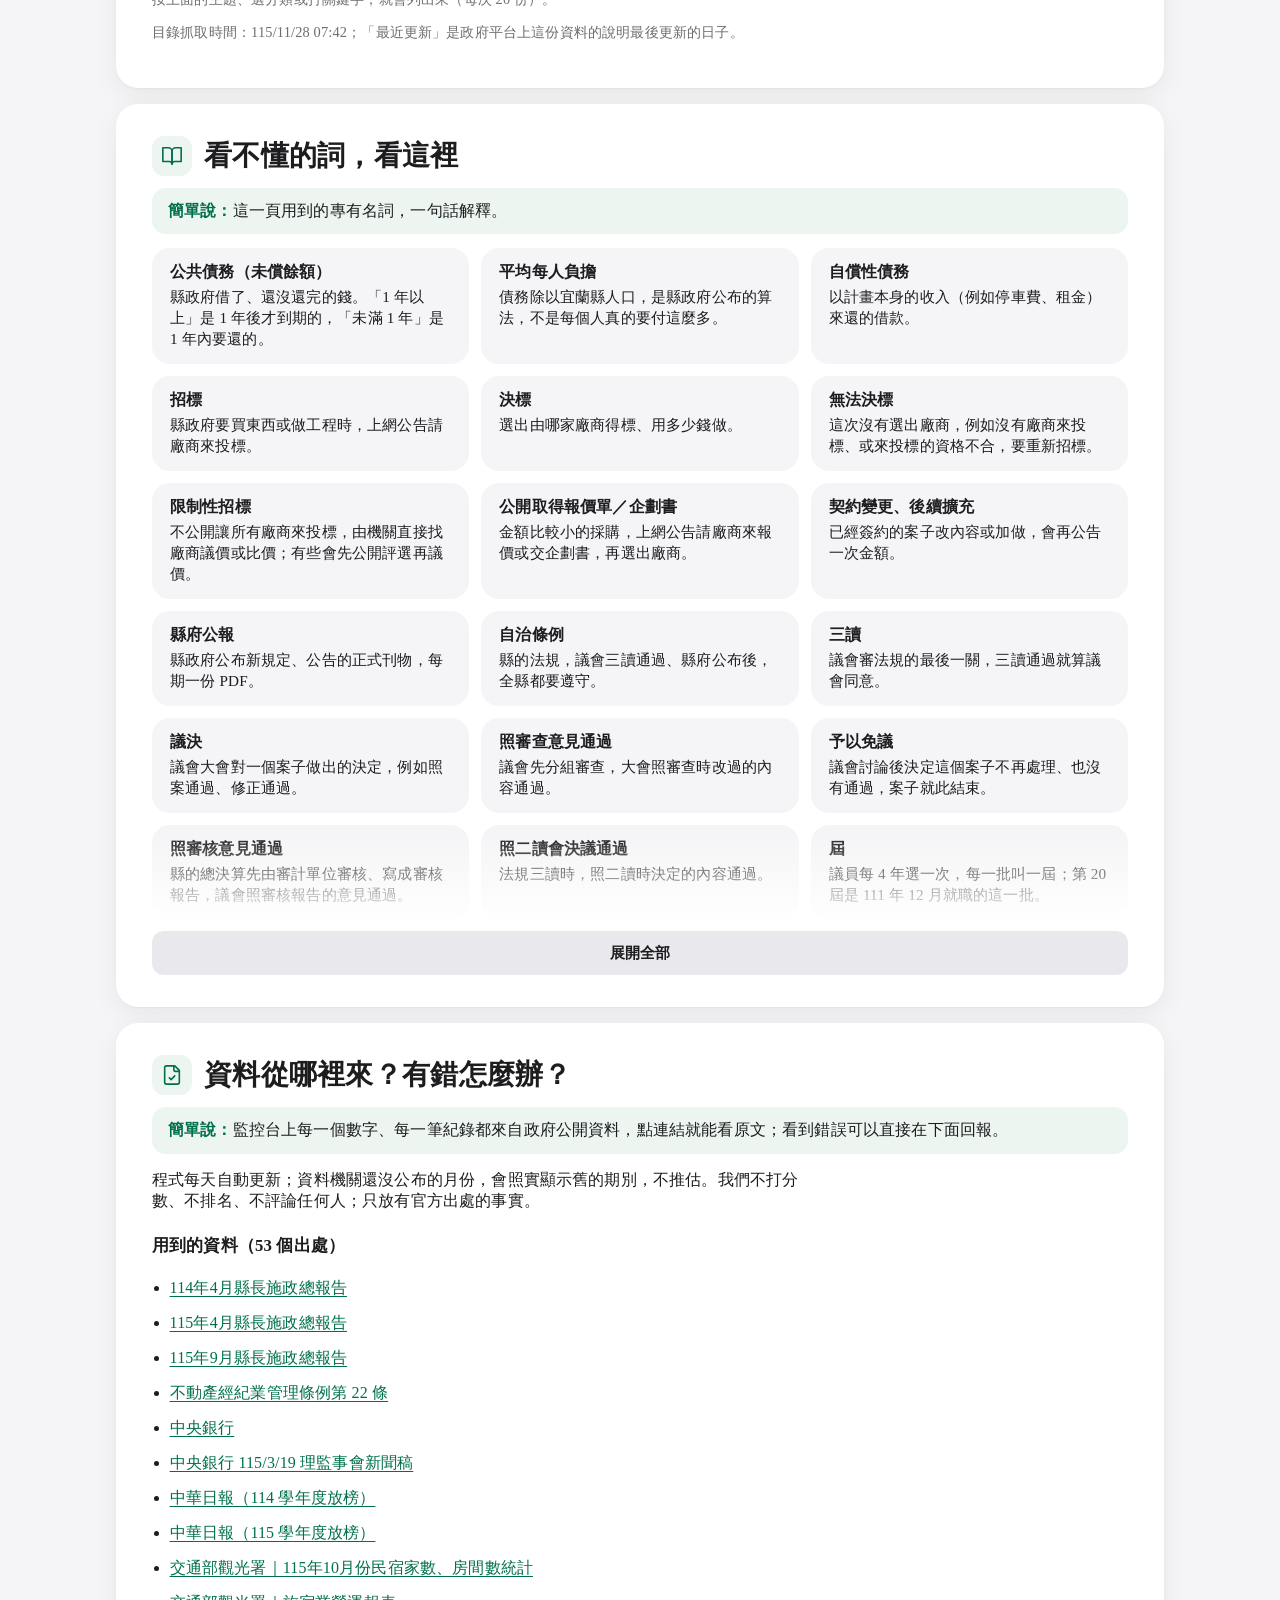
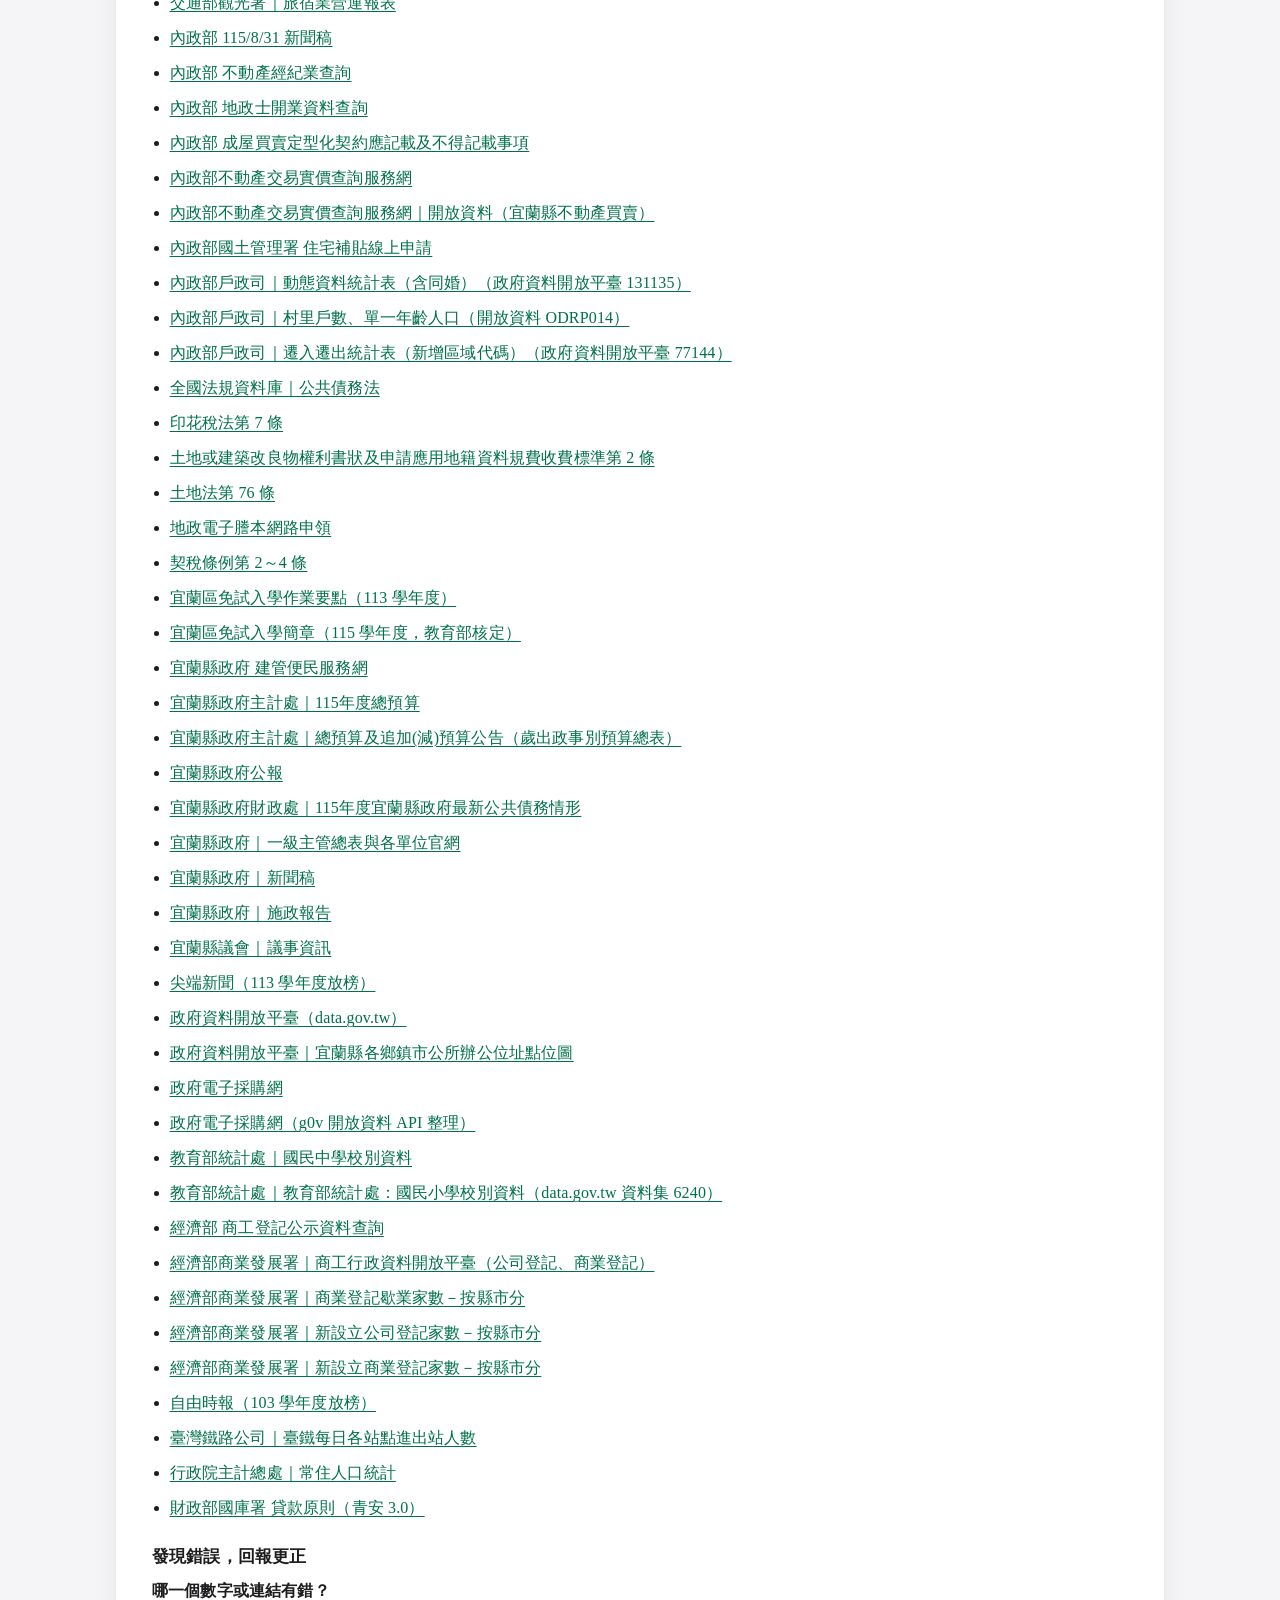
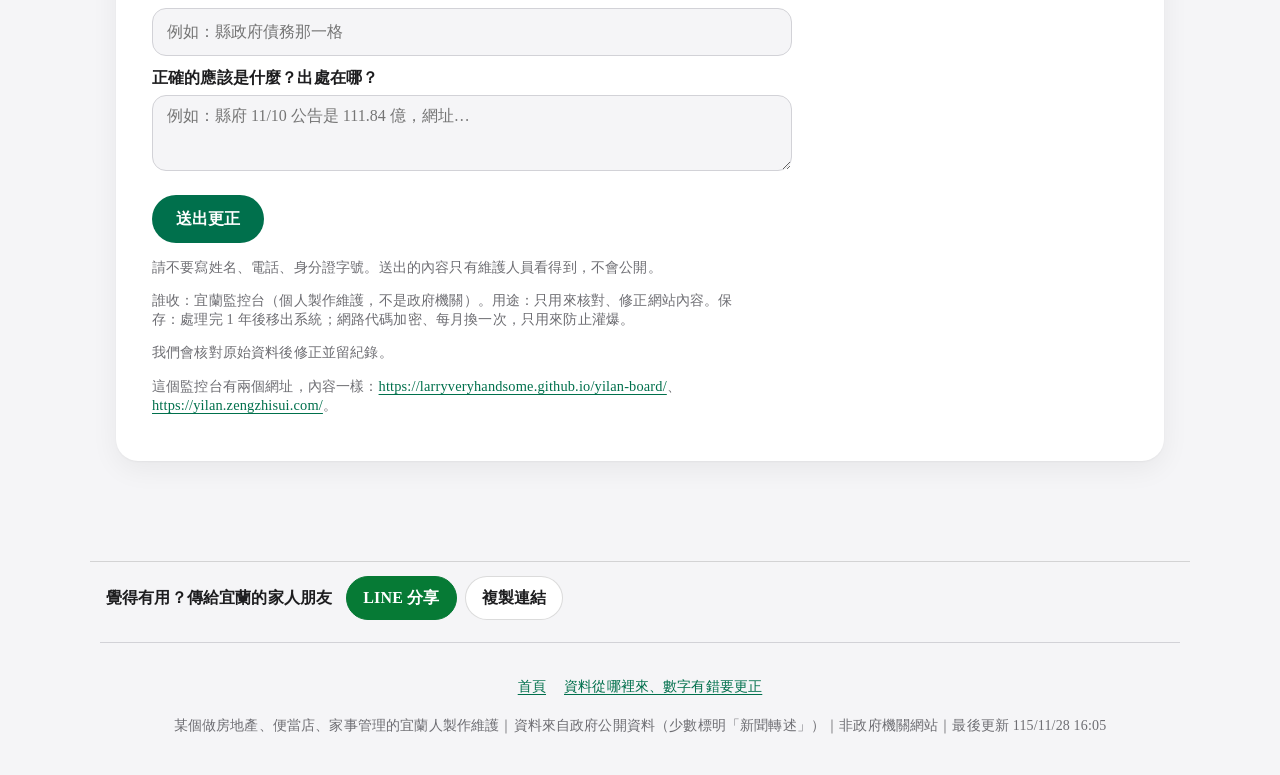
==== commit 2de3d35c: "更新 2026-11-28 16:05" ====
--- a/data/index.html
+++ b/data/index.html
@@ -70,5 +70,5 @@
 </section></main>
 </div>
 <aside class="shr" aria-label="分享這一頁"><b>覺得有用？傳給宜蘭的家人朋友</b><span class="shb"><a class="shl" href="https://social-plugins.line.me/lineit/share?url=https%3A%2F%2Fyilan.zengzhisui.com%2Fdata%2F%3Fs%3Dline">LINE 分享</a><button type="button" class="shc" data-u="https://yilan.zengzhisui.com/data/?s=copy">複製連結</button><button type="button" class="shn" data-u="https://yilan.zengzhisui.com/data/?s=share" data-t="查資料｜宜蘭監控台" hidden>其他分享方式</button></span><span class="shm sub" role="status"></span></aside>
-<footer><div class="flinks"><a href="../">首頁</a><a href="#about">資料從哪裡來、數字有錯要更正</a></div>某個做房地產、便當店、家事管理的宜蘭人製作維護｜資料來自政府公開資料（少數標明「新聞轉述」）｜非政府機關網站｜最後更新 115/11/28 13:01</footer>
+<footer><div class="flinks"><a href="../">首頁</a><a href="#about">資料從哪裡來、數字有錯要更正</a></div>某個做房地產、便當店、家事管理的宜蘭人製作維護｜資料來自政府公開資料（少數標明「新聞轉述」）｜非政府機關網站｜最後更新 115/11/28 16:05</footer>
 <script src="../assets/board.js?v=cacf5a452e"></script></body></html>
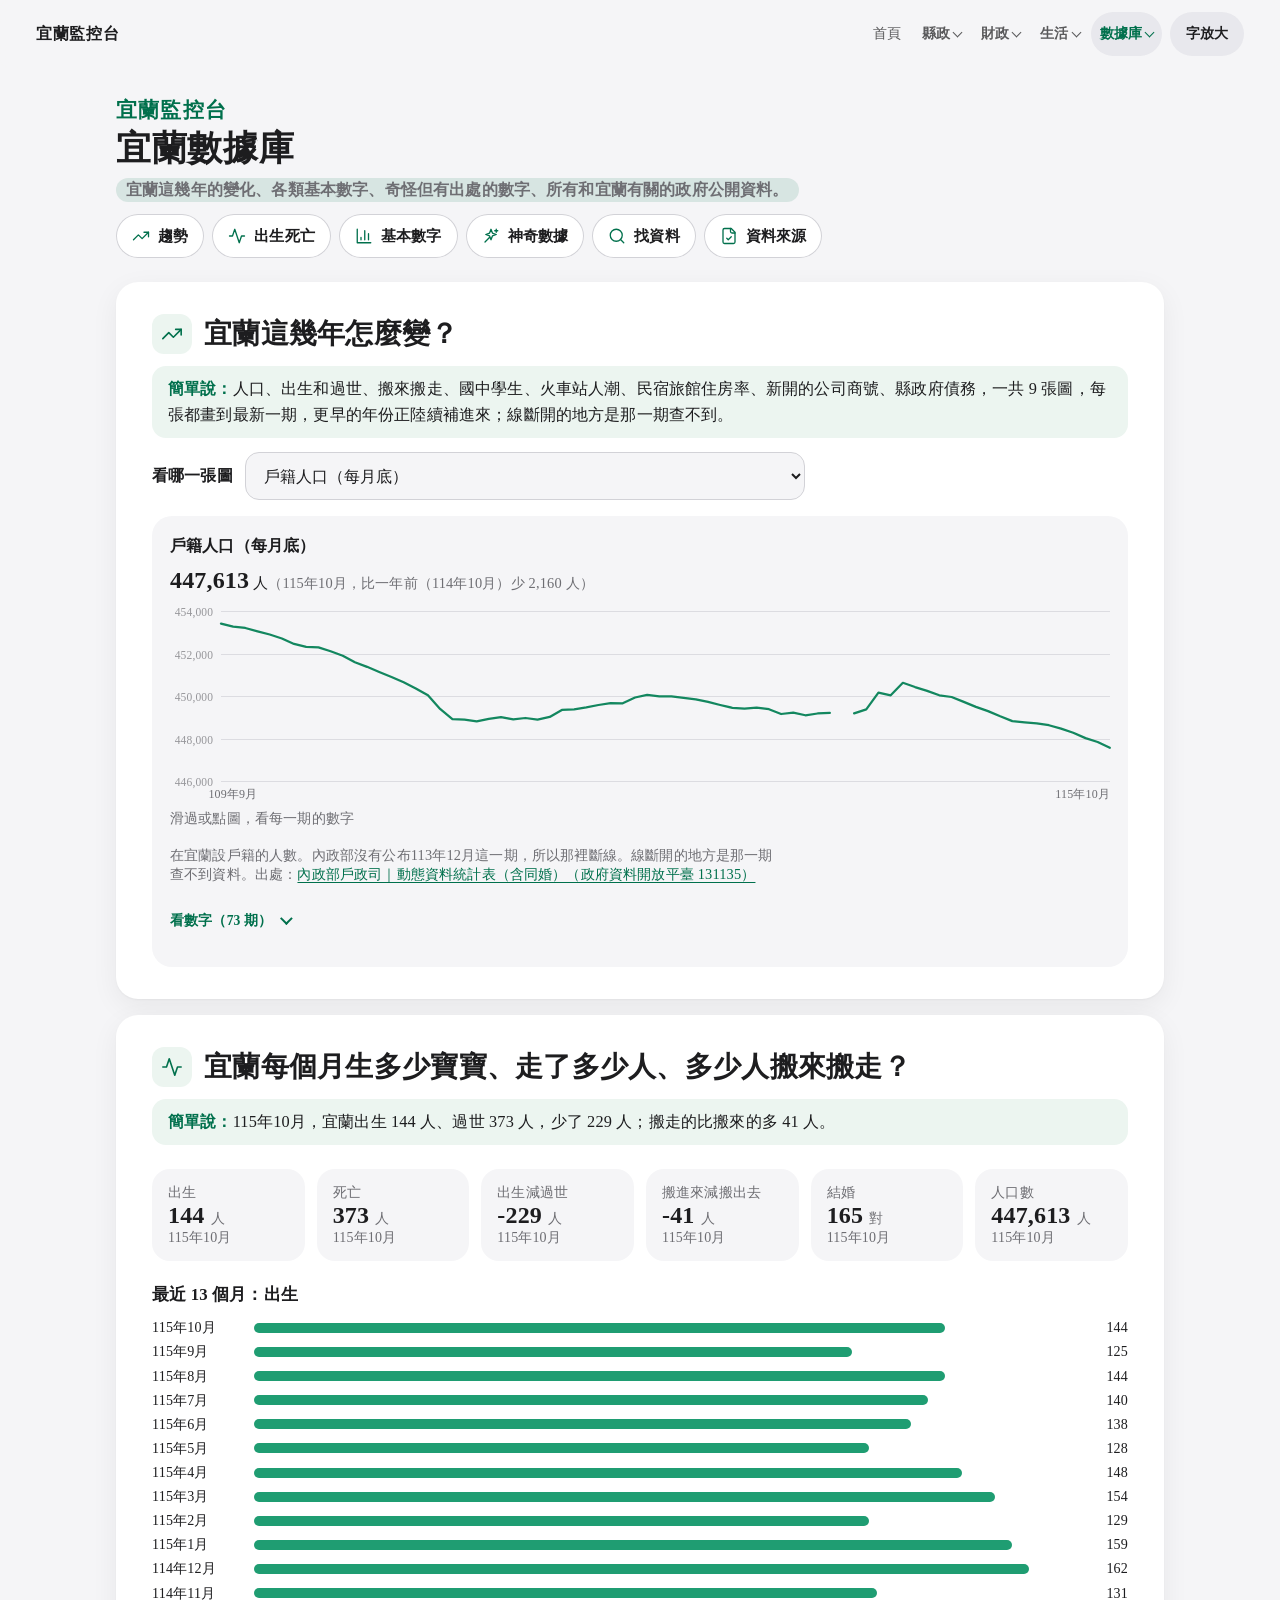
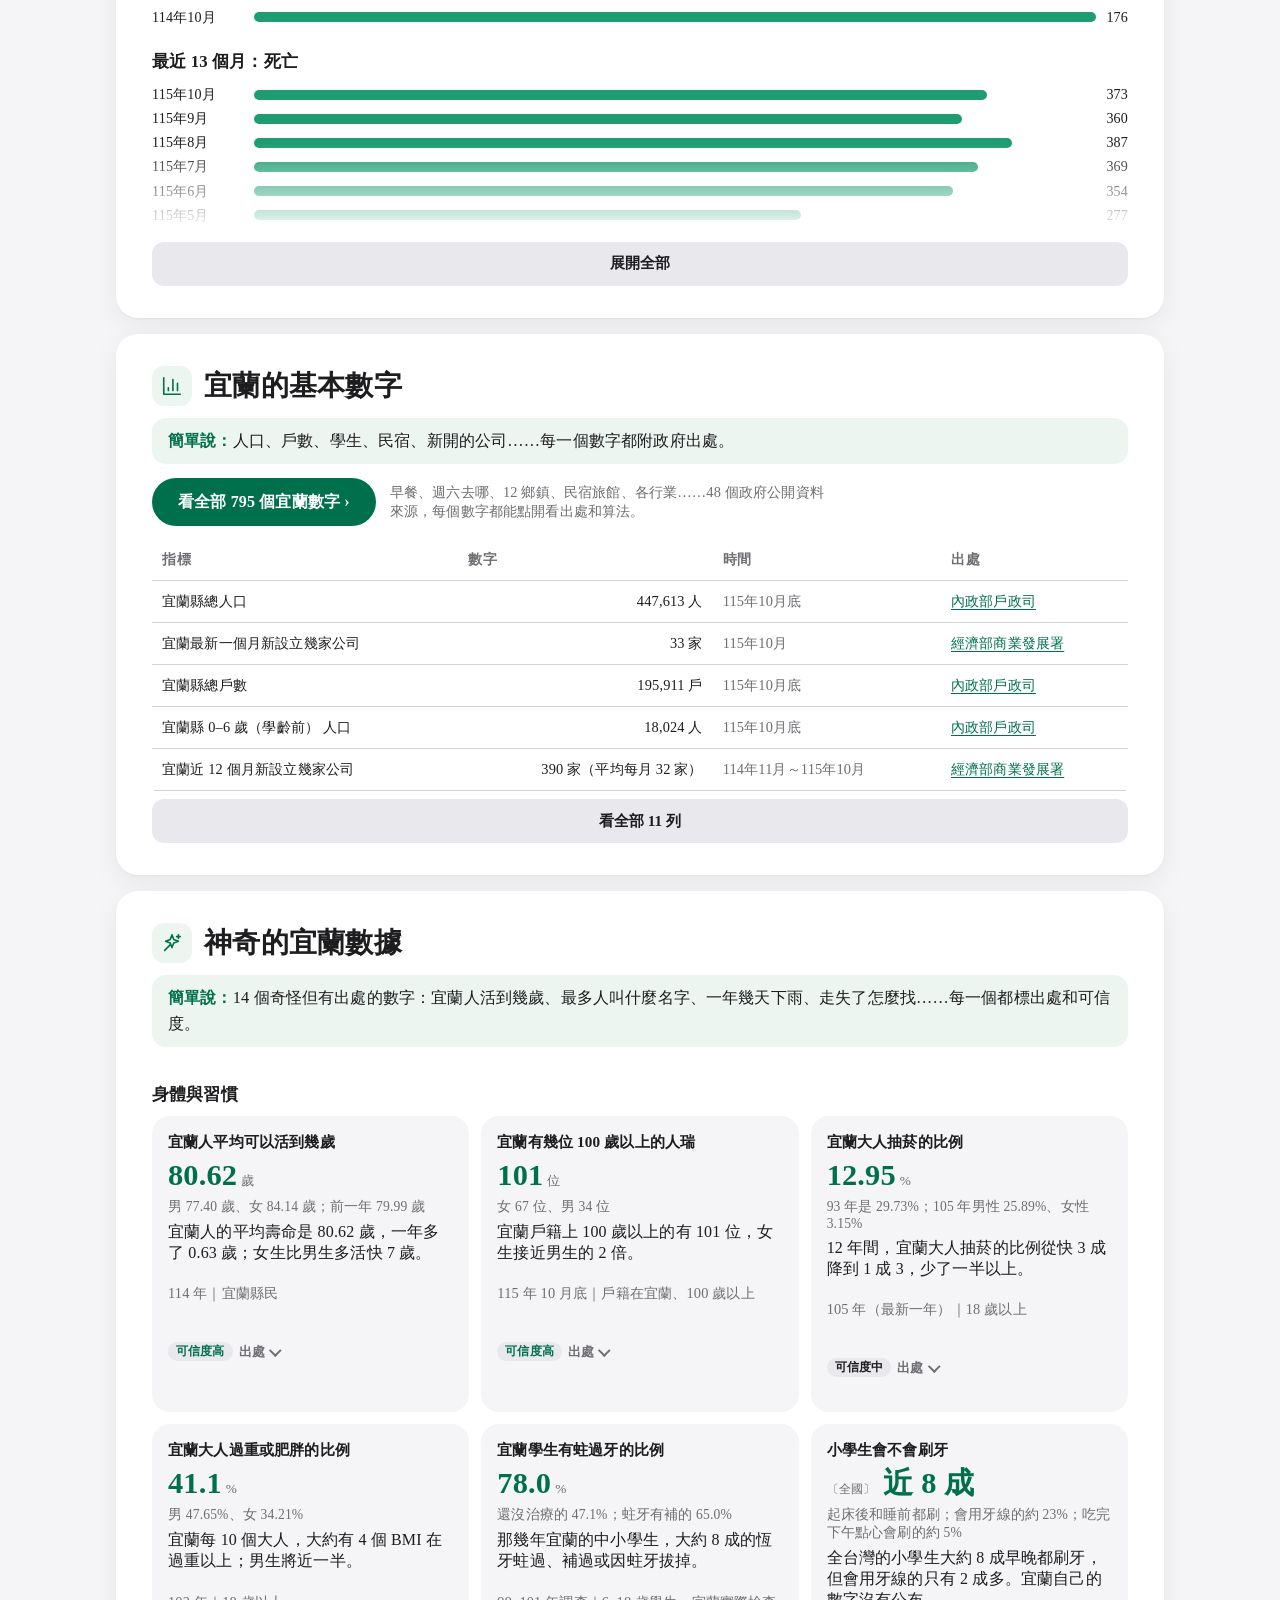
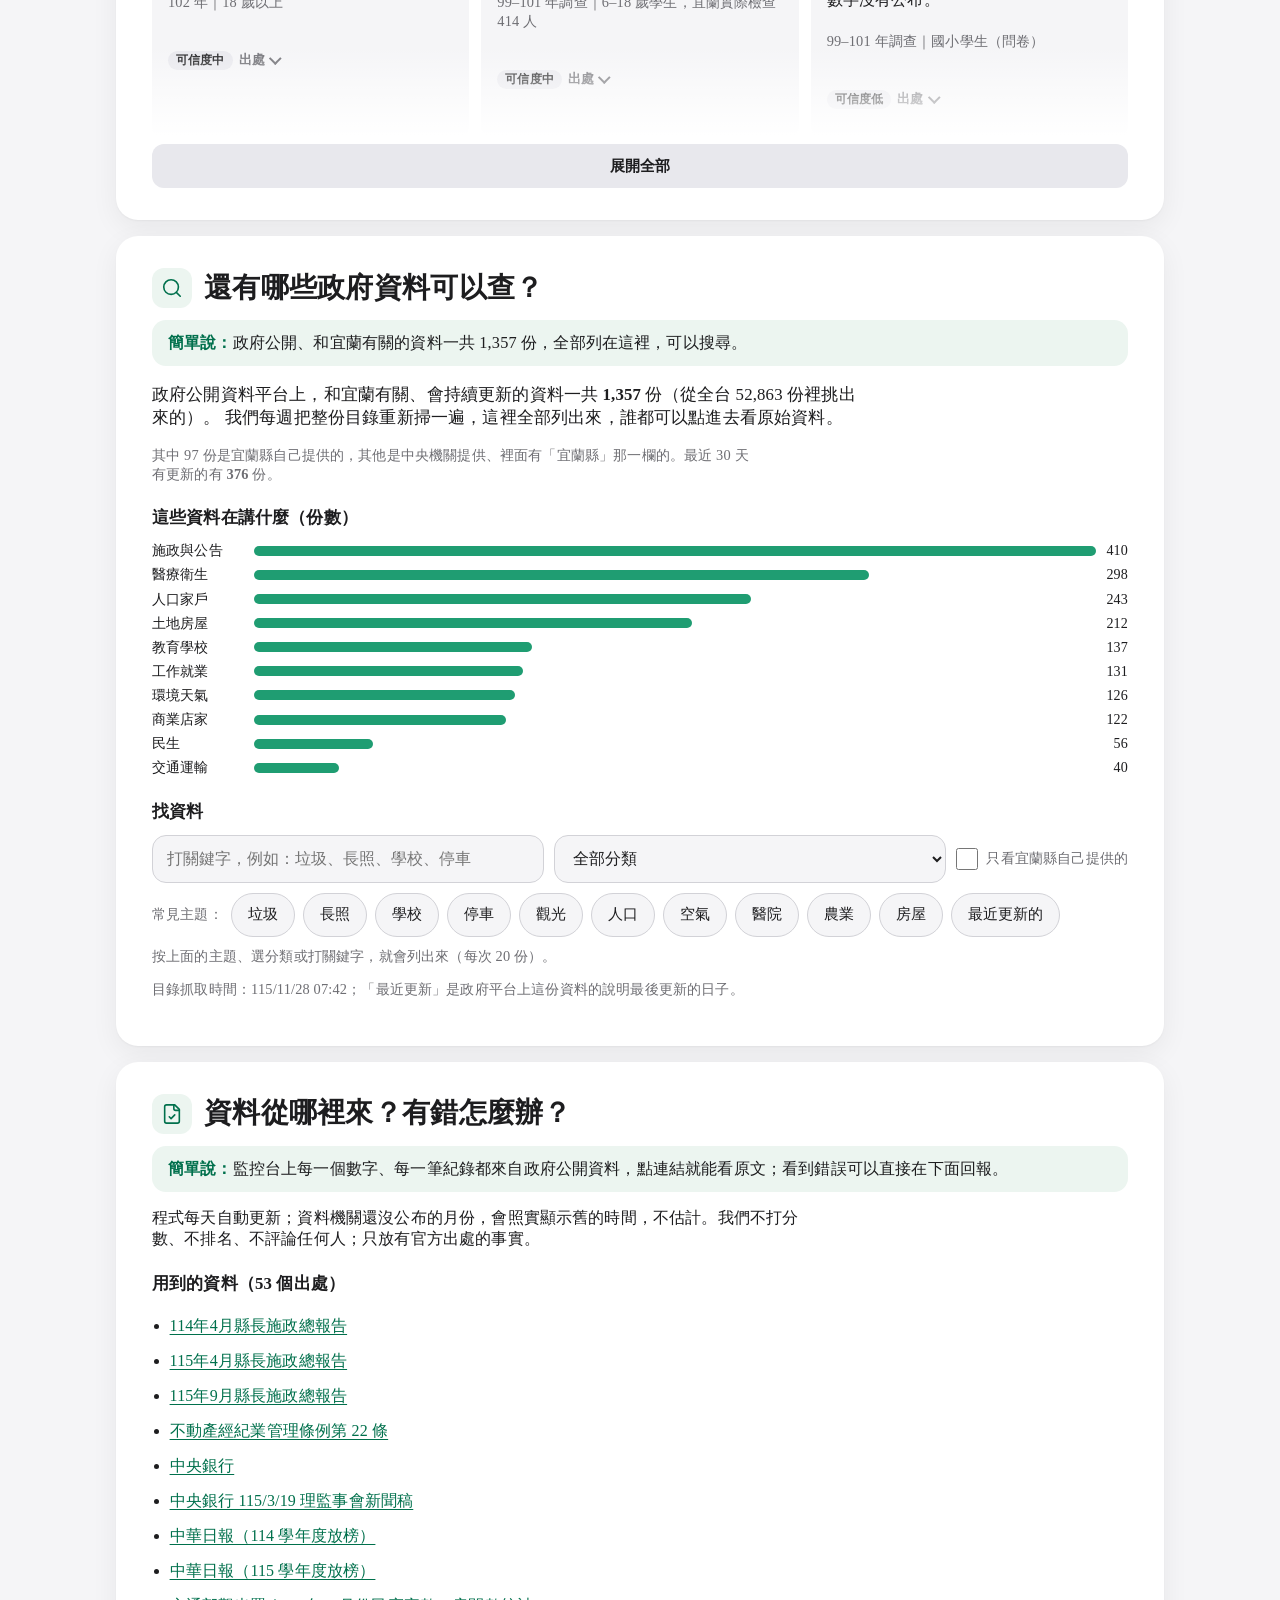
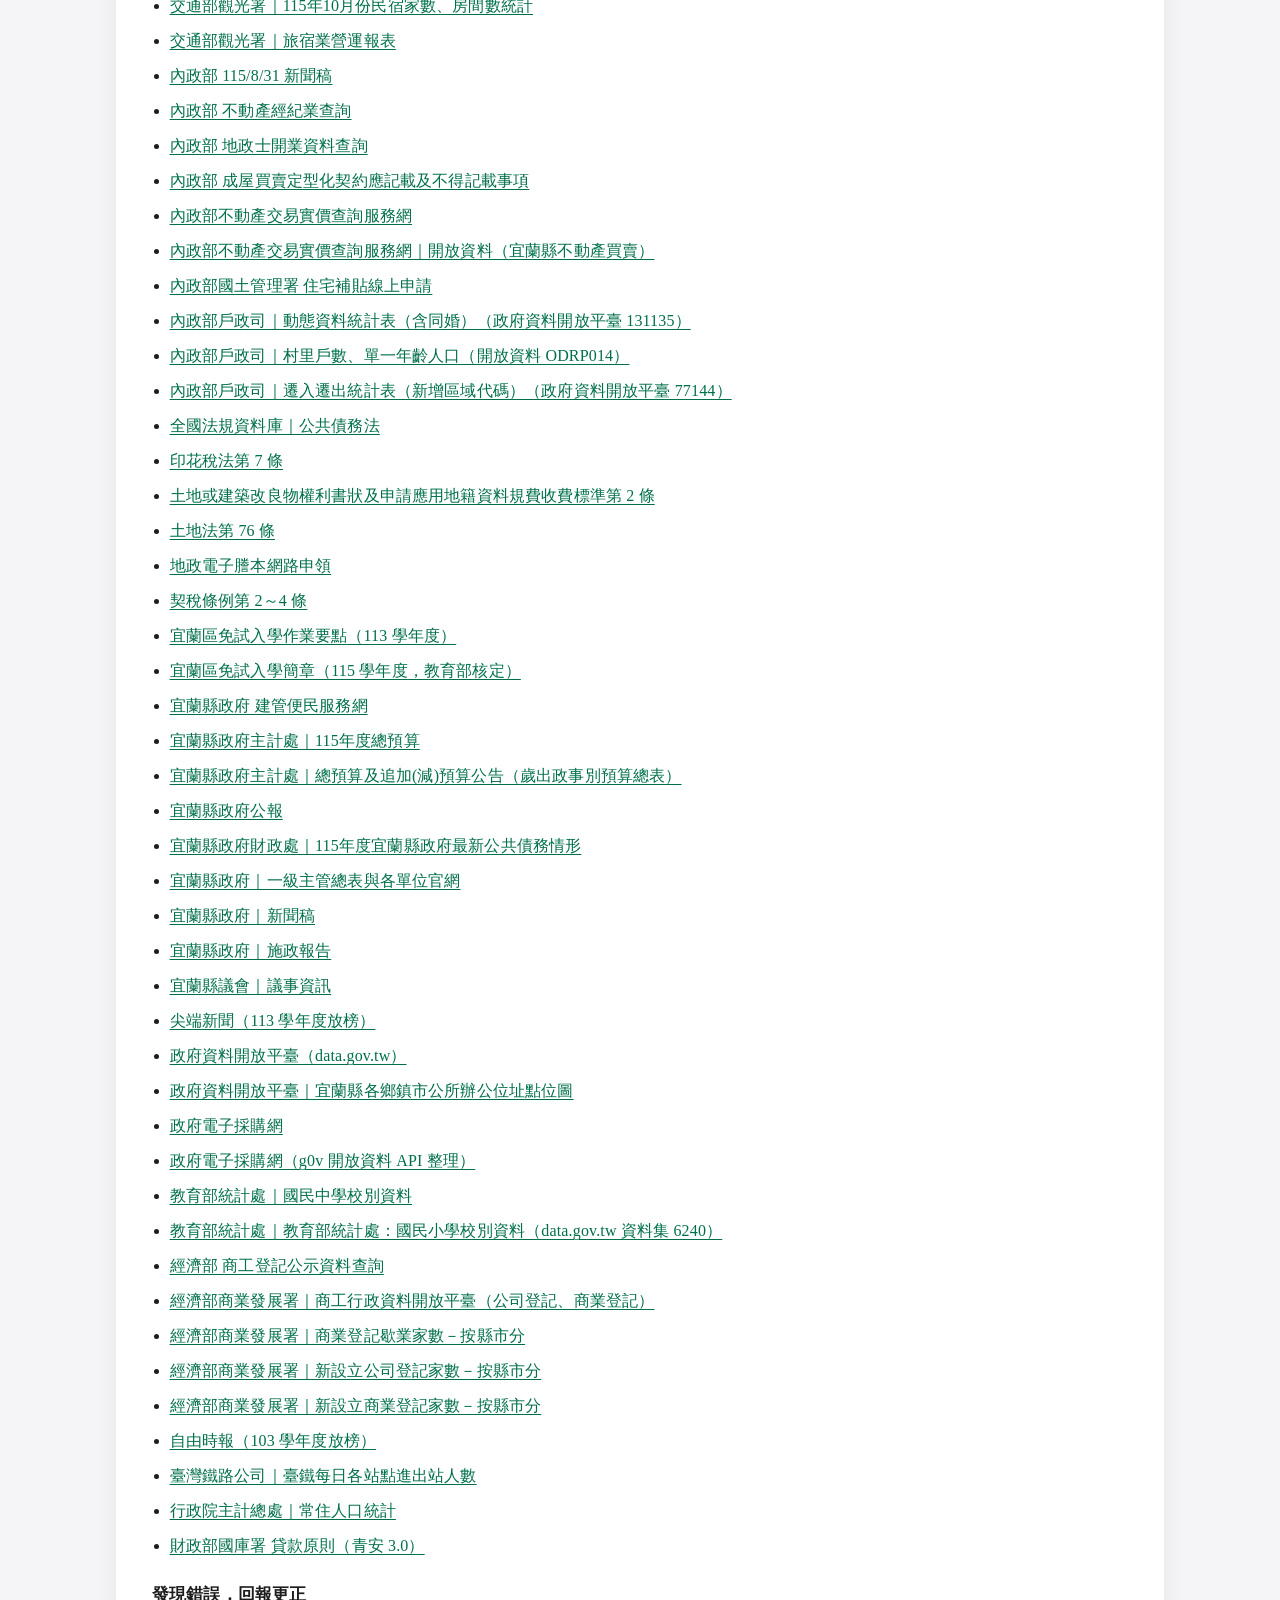
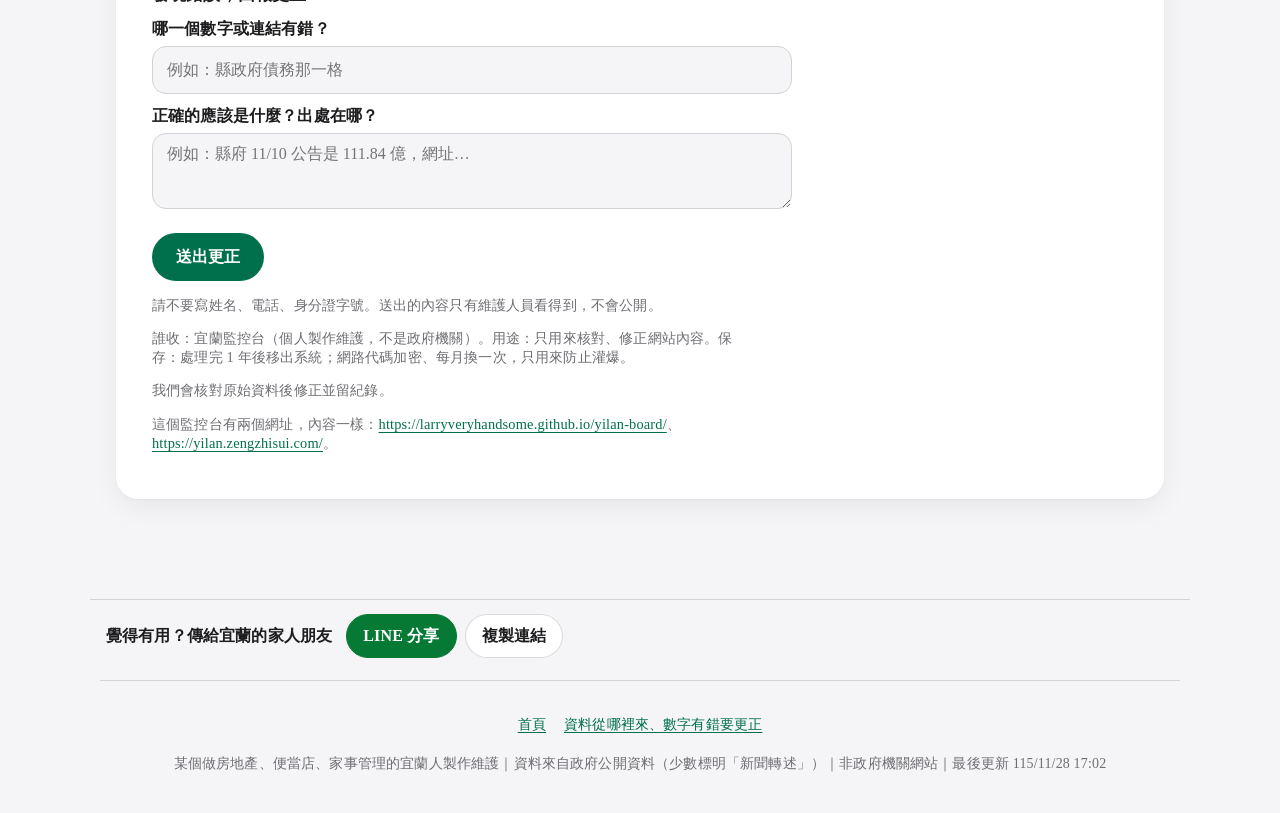
==== commit 8f50e945: "更新 2026-11-28 17:02" ====
--- a/data/index.html
+++ b/data/index.html
@@ -1,15 +1,15 @@
 <!doctype html>
 <html lang="zh-Hant-TW" data-page="data"><head><meta charset="utf-8">
 <meta name="viewport" content="width=device-width,initial-scale=1,viewport-fit=cover">
-<title>查資料｜宜蘭監控台</title>
-<meta name="description" content="宜蘭這幾年的變化、基本數字、所有和宜蘭有關的政府公開資料。每一個數字都附原始出處。非政府機關網站。">
-<meta property="og:type" content="website"><meta property="og:title" content="查資料｜宜蘭監控台"><meta property="og:description" content="宜蘭這幾年的變化、基本數字、所有和宜蘭有關的政府公開資料。每一個數字都附原始出處。非政府機關網站。"><meta property="og:url" content="https://yilan.zengzhisui.com/data/">
+<title>宜蘭數據庫｜宜蘭監控台</title>
+<meta name="description" content="宜蘭這幾年的變化、各類基本數字、奇怪但有出處的數字、所有和宜蘭有關的政府公開資料。每一個數字都附原始出處。非政府機關網站。">
+<meta property="og:type" content="website"><meta property="og:title" content="宜蘭數據庫｜宜蘭監控台"><meta property="og:description" content="宜蘭這幾年的變化、各類基本數字、奇怪但有出處的數字、所有和宜蘭有關的政府公開資料。每一個數字都附原始出處。非政府機關網站。"><meta property="og:url" content="https://yilan.zengzhisui.com/data/">
 <meta name="theme-color" media="(prefers-color-scheme: light)" content="#f5f5f7"><meta name="theme-color" media="(prefers-color-scheme: dark)" content="#000000">
-<link rel="stylesheet" href="../assets/board.css?v=cacf5a452e"></head><body>
+<link rel="stylesheet" href="../assets/board.css?v=28659e9974"></head><body>
 <a class="skip" href="#main">跳到主要內容</a>
-<div class="gnav"><div class="gin"><a class="brand" href="../">宜蘭監控台</a><nav id="nav" aria-label="分類"><a href="../">首頁</a><a href="../house/">買房</a><a href="../school/">升學</a><a href="../money/">縣府的錢</a><a href="../gov/">縣政</a><a href="../data/" aria-current=page>查資料</a></nav><details class="toc" id="toc"><summary>目錄</summary><nav class="tocp" aria-label="全部分類和區塊"><ul><li class=tg>首頁</li><li><a href="../"><span class=ti><svg viewBox="0 0 24 24" fill="none" stroke="currentColor" stroke-width="1.75" stroke-linecap="round" stroke-linejoin="round" aria-hidden="true" focusable="false"><path d="M22 7l-8.5 8.5-5-5L2 17"/><path d="M16 7h6v6"/></svg></span><span class=tt><b>首頁</b><small>一眼看懂、所有分類</small></span></a></li><li class=tg>買房</li><li><a href="../house/#house"><span class=ti><svg viewBox="0 0 24 24" fill="none" stroke="currentColor" stroke-width="1.75" stroke-linecap="round" stroke-linejoin="round" aria-hidden="true" focusable="false"><path d="M15 21v-8a1 1 0 0 0-1-1h-4a1 1 0 0 0-1 1v8"/><path d="M3 10a2 2 0 0 1 .709-1.528l7-5.999a2 2 0 0 1 2.582 0l7 5.999A2 2 0 0 1 21 10v9a2 2 0 0 1-2 2H5a2 2 0 0 1-2-2z"/></svg></span><span class=tt><b>房價</b><small>宜蘭的房子多少錢？</small></span></a></li><li><a href="../house/#buy"><span class=ti><svg viewBox="0 0 24 24" fill="none" stroke="currentColor" stroke-width="1.75" stroke-linecap="round" stroke-linejoin="round" aria-hidden="true" focusable="false"><rect width="16" height="20" x="4" y="2" rx="2"/><line x1="8" x2="16" y1="6" y2="6"/><line x1="16" x2="16" y1="14" y2="18"/><path d="M16 10h.01"/><path d="M12 10h.01"/><path d="M8 10h.01"/><path d="M12 14h.01"/><path d="M8 14h.01"/><path d="M12 18h.01"/><path d="M8 18h.01"/></svg></span><span class=tt><b>買房試算</b><small>買房試算：各鄉鎮大概要多少錢？</small></span></a></li><li><a href="../house/#howbuy"><span class=ti><svg viewBox="0 0 24 24" fill="none" stroke="currentColor" stroke-width="1.75" stroke-linecap="round" stroke-linejoin="round" aria-hidden="true" focusable="false"><path d="M22 7l-8.5 8.5-5-5L2 17"/><path d="M16 7h6v6"/></svg></span><span class=tt><b>買房步驟</b><small>在宜蘭買房要怎麼做？</small></span></a></li><li class=tg>升學</li><li><a href="../school/#school"><span class=ti><svg viewBox="0 0 24 24" fill="none" stroke="currentColor" stroke-width="1.75" stroke-linecap="round" stroke-linejoin="round" aria-hidden="true" focusable="false"><path d="M21.42 10.922a1 1 0 0 0-.019-1.838L12.83 5.18a2 2 0 0 0-1.66 0L2.6 9.08a1 1 0 0 0 0 1.832l8.57 3.908a2 2 0 0 0 1.66 0z"/><path d="M22 10v6"/><path d="M6 12.5V16a6 3 0 0 0 12 0v-3.5"/></svg></span><span class=tt><b>升學</b><small>國中升高中職，要幾分才進得去？</small></span></a></li><li class=tg>縣府的錢</li><li><a href="../money/#finance"><span class=ti><svg viewBox="0 0 24 24" fill="none" stroke="currentColor" stroke-width="1.75" stroke-linecap="round" stroke-linejoin="round" aria-hidden="true" focusable="false"><path d="M19 7V4a1 1 0 0 0-1-1H5a2 2 0 0 0 0 4h15a1 1 0 0 1 1 1v4h-3a2 2 0 0 0 0 4h3a1 1 0 0 0 1-1v-2a1 1 0 0 0-1-1"/><path d="M3 5v14a2 2 0 0 0 2 2h15a1 1 0 0 0 1-1v-4"/></svg></span><span class=tt><b>欠多少錢</b><small>縣政府欠了多少錢？</small></span></a></li><li><a href="../money/#impact"><span class=ti><svg viewBox="0 0 24 24" fill="none" stroke="currentColor" stroke-width="1.75" stroke-linecap="round" stroke-linejoin="round" aria-hidden="true" focusable="false"><path d="M3 3v18h18"/><path d="M18 17V9M13 17V5M8 17v-3"/></svg></span><span class=tt><b>預算分類</b><small>縣政府一年的錢，花在哪幾類？</small></span></a></li><li><a href="../money/#tender"><span class=ti><svg viewBox="0 0 24 24" fill="none" stroke="currentColor" stroke-width="1.75" stroke-linecap="round" stroke-linejoin="round" aria-hidden="true" focusable="false"><path d="M6 22V4a2 2 0 0 1 2-2h8a2 2 0 0 1 2 2v18Z"/><path d="M6 12H4a2 2 0 0 0-2 2v6a2 2 0 0 0 2 2h2"/><path d="M18 9h2a2 2 0 0 1 2 2v9a2 2 0 0 1-2 2h-2"/><path d="M10 6h4M10 10h4M10 14h4M10 18h4"/></svg></span><span class=tt><b>錢花在哪</b><small>縣政府的錢花在哪？</small></span></a></li><li class=tg>縣政</li><li><a href="../gov/#team"><span class=ti><svg viewBox="0 0 24 24" fill="none" stroke="currentColor" stroke-width="1.75" stroke-linecap="round" stroke-linejoin="round" aria-hidden="true" focusable="false"><path d="M16 21v-2a4 4 0 0 0-4-4H6a4 4 0 0 0-4 4v2"/><circle cx="9" cy="7" r="4"/><path d="M22 21v-2a4 4 0 0 0-3-3.87M16 3.13a4 4 0 0 1 0 7.75"/></svg></span><span class=tt><b>縣府團隊</b><small>縣政府由誰負責？各單位管什麼？</small></span></a></li><li><a href="../gov/#speed"><span class=ti><svg viewBox="0 0 24 24" fill="none" stroke="currentColor" stroke-width="1.75" stroke-linecap="round" stroke-linejoin="round" aria-hidden="true" focusable="false"><path d="M10 2h4M12 14l3-3"/><circle cx="12" cy="14" r="8"/></svg></span><span class=tt><b>辦事天數</b><small>政府辦一件事要多久？</small></span></a></li><li><a href="../gov/#policy"><span class=ti><svg viewBox="0 0 24 24" fill="none" stroke="currentColor" stroke-width="1.75" stroke-linecap="round" stroke-linejoin="round" aria-hidden="true" focusable="false"><path d="m3 11 18-5v12L3 14v-3z"/><path d="M11.6 16.8a3 3 0 1 1-5.8-1.6"/></svg></span><span class=tt><b>縣府施政</b><small>縣政府最近在做什麼？</small></span></a></li><li><a href="../gov/#council"><span class=ti><svg viewBox="0 0 24 24" fill="none" stroke="currentColor" stroke-width="1.75" stroke-linecap="round" stroke-linejoin="round" aria-hidden="true" focusable="false"><path d="M3 22h18M6 18v-7M10 18v-7M14 18v-7M18 18v-7"/><path d="M12 2 20 7H4z"/></svg></span><span class=tt><b>議會</b><small>縣議會通過了什麼？</small></span></a></li><li><a href="../gov/#leader"><span class=ti><svg viewBox="0 0 24 24" fill="none" stroke="currentColor" stroke-width="1.75" stroke-linecap="round" stroke-linejoin="round" aria-hidden="true" focusable="false"><path d="M19 21v-2a4 4 0 0 0-4-4H9a4 4 0 0 0-4 4v2"/><circle cx="12" cy="7" r="4"/></svg></span><span class=tt><b>施政摘錄</b><small>縣府施政報告摘錄：做了什麼、正在做什麼</small></span></a></li><li><a href="../gov/#voice"><span class=ti><svg viewBox="0 0 24 24" fill="none" stroke="currentColor" stroke-width="1.75" stroke-linecap="round" stroke-linejoin="round" aria-hidden="true" focusable="false"><path d="M21 15a2 2 0 0 1-2 2H7l-4 4V5a2 2 0 0 1 2-2h14a2 2 0 0 1 2 2z"/><path d="M8 9h8M8 13h5"/></svg></span><span class=tt><b>意見箱</b><small>你最希望縣政府做什麼？</small></span></a></li><li class=tg>查資料</li><li><a href="#trends"><span class=ti><svg viewBox="0 0 24 24" fill="none" stroke="currentColor" stroke-width="1.75" stroke-linecap="round" stroke-linejoin="round" aria-hidden="true" focusable="false"><path d="M22 7l-8.5 8.5-5-5L2 17"/><path d="M16 7h6v6"/></svg></span><span class=tt><b>趨勢</b><small>宜蘭這幾年怎麼變？</small></span></a></li><li><a href="#pop-change"><span class=ti><svg viewBox="0 0 24 24" fill="none" stroke="currentColor" stroke-width="1.75" stroke-linecap="round" stroke-linejoin="round" aria-hidden="true" focusable="false"><path d="M22 12h-4l-3 9L9 3l-3 9H2"/></svg></span><span class=tt><b>出生死亡</b><small>宜蘭每個月生多少寶寶、走了多少人、多少人搬來搬走？</small></span></a></li><li><a href="#numbers"><span class=ti><svg viewBox="0 0 24 24" fill="none" stroke="currentColor" stroke-width="1.75" stroke-linecap="round" stroke-linejoin="round" aria-hidden="true" focusable="false"><path d="M3 3v18h18"/><path d="M18 17V9M13 17V5M8 17v-3"/></svg></span><span class=tt><b>基本數字</b><small>宜蘭的基本數字</small></span></a></li><li><a href="#radar"><span class=ti><svg viewBox="0 0 24 24" fill="none" stroke="currentColor" stroke-width="1.75" stroke-linecap="round" stroke-linejoin="round" aria-hidden="true" focusable="false"><circle cx="11" cy="11" r="8"/><path d="m21 21-4.3-4.3"/></svg></span><span class=tt><b>找資料</b><small>還有哪些政府資料可以查？</small></span></a></li><li><a href="#words"><span class=ti><svg viewBox="0 0 24 24" fill="none" stroke="currentColor" stroke-width="1.75" stroke-linecap="round" stroke-linejoin="round" aria-hidden="true" focusable="false"><path d="M2 3h6a4 4 0 0 1 4 4v14a3 3 0 0 0-3-3H2z"/><path d="M22 3h-6a4 4 0 0 0-4 4v14a3 3 0 0 1 3-3h7z"/></svg></span><span class=tt><b>名詞解釋</b><small>看不懂的詞，看這裡</small></span></a></li><li><a href="#about"><span class=ti><svg viewBox="0 0 24 24" fill="none" stroke="currentColor" stroke-width="1.75" stroke-linecap="round" stroke-linejoin="round" aria-hidden="true" focusable="false"><path d="M15 2H6a2 2 0 0 0-2 2v16a2 2 0 0 0 2 2h12a2 2 0 0 0 2-2V7Z"/><path d="M14 2v4a2 2 0 0 0 2 2h4"/><path d="m9 15 2 2 4-4"/></svg></span><span class=tt><b>資料從哪裡來</b><small>資料從哪裡來？有錯怎麼辦？</small></span></a></li></ul></nav></details><span class="btap"><button type="button" id="bigbtn" aria-pressed="false">字放大</button></span></div></div>
+<div class="gnav"><div class="gin"><a class="brand" href="../">宜蘭監控台</a><nav id="nav" aria-label="分類"><a href="../">首頁</a><details class="dd"><summary>縣政</summary><div class=ddp><a class=dda href="../gov/">整頁：縣政與議會 ›</a><a href="../gov/#team">縣府團隊</a><a href="../gov/#speed">辦事天數</a><a href="../gov/#policy">縣府施政</a><a href="../gov/#council">議會</a><a href="../gov/#leader">施政摘錄</a><a href="../gov/#voice">意見箱</a></div></details><details class="dd"><summary>財政</summary><div class=ddp><a class=dda href="../money/">整頁：縣政府的錢 ›</a><a href="../money/#finance">欠多少錢</a><a href="../money/#impact">預算分類</a><a href="../money/#tender">錢花在哪</a></div></details><details class="dd"><summary>生活</summary><div class=ddp><p class=ddg>買房</p><a class=dda href="../house/">整頁：買房 ›</a><a href="../house/#house">房價</a><a href="../house/#buy">買房試算</a><a href="../house/#howbuy">買房步驟</a><p class=ddg>升學</p><a class=dda href="../school/">整頁：升學 ›</a></div></details><details class="dd on"><summary>數據庫</summary><div class=ddp><a class=dda href="../data/">整頁：宜蘭數據庫 ›</a><a href="#trends">趨勢</a><a href="#pop-change">出生死亡</a><a href="#numbers">基本數字</a><a href="#fun">神奇數據</a><a href="#radar">找資料</a><a href="#about">資料從哪裡來</a><p class=ddg>宜蘭數字大全</p><a href="../data/numbers/#c-people">人口與家庭</a><a href="../data/numbers/#c-school">學生與學校</a><a href="../data/numbers/#c-shops">店家與行業</a><a href="../data/numbers/#c-travel">觀光與住宿</a><a href="../data/numbers/#c-train">火車站進出</a><a href="../data/numbers/#c-life">吃飯與生活習慣</a></div></details></nav><details class="toc" id="toc"><summary>目錄</summary><nav class="tocp" aria-label="全部分類和區塊"><ul><li class=tg>首頁</li><li><a href="../"><span class=ti><svg viewBox="0 0 24 24" fill="none" stroke="currentColor" stroke-width="1.75" stroke-linecap="round" stroke-linejoin="round" aria-hidden="true" focusable="false"><path d="M22 7l-8.5 8.5-5-5L2 17"/><path d="M16 7h6v6"/></svg></span><span class=tt><b>首頁</b><small>一眼看懂、所有分類</small></span></a></li><li class=tg>縣政</li><li><a href="../gov/#team"><span class=ti><svg viewBox="0 0 24 24" fill="none" stroke="currentColor" stroke-width="1.75" stroke-linecap="round" stroke-linejoin="round" aria-hidden="true" focusable="false"><path d="M16 21v-2a4 4 0 0 0-4-4H6a4 4 0 0 0-4 4v2"/><circle cx="9" cy="7" r="4"/><path d="M22 21v-2a4 4 0 0 0-3-3.87M16 3.13a4 4 0 0 1 0 7.75"/></svg></span><span class=tt><b>縣府團隊</b><small>縣政府由誰負責？各單位管什麼？</small></span></a></li><li><a href="../gov/#speed"><span class=ti><svg viewBox="0 0 24 24" fill="none" stroke="currentColor" stroke-width="1.75" stroke-linecap="round" stroke-linejoin="round" aria-hidden="true" focusable="false"><path d="M10 2h4M12 14l3-3"/><circle cx="12" cy="14" r="8"/></svg></span><span class=tt><b>辦事天數</b><small>政府辦一件事要多久？</small></span></a></li><li><a href="../gov/#policy"><span class=ti><svg viewBox="0 0 24 24" fill="none" stroke="currentColor" stroke-width="1.75" stroke-linecap="round" stroke-linejoin="round" aria-hidden="true" focusable="false"><path d="m3 11 18-5v12L3 14v-3z"/><path d="M11.6 16.8a3 3 0 1 1-5.8-1.6"/></svg></span><span class=tt><b>縣府施政</b><small>縣政府最近在做什麼？</small></span></a></li><li><a href="../gov/#council"><span class=ti><svg viewBox="0 0 24 24" fill="none" stroke="currentColor" stroke-width="1.75" stroke-linecap="round" stroke-linejoin="round" aria-hidden="true" focusable="false"><path d="M3 22h18M6 18v-7M10 18v-7M14 18v-7M18 18v-7"/><path d="M12 2 20 7H4z"/></svg></span><span class=tt><b>議會</b><small>縣議會通過了什麼？</small></span></a></li><li><a href="../gov/#leader"><span class=ti><svg viewBox="0 0 24 24" fill="none" stroke="currentColor" stroke-width="1.75" stroke-linecap="round" stroke-linejoin="round" aria-hidden="true" focusable="false"><path d="M19 21v-2a4 4 0 0 0-4-4H9a4 4 0 0 0-4 4v2"/><circle cx="12" cy="7" r="4"/></svg></span><span class=tt><b>施政摘錄</b><small>縣府施政報告摘錄：做了什麼、正在做什麼</small></span></a></li><li><a href="../gov/#voice"><span class=ti><svg viewBox="0 0 24 24" fill="none" stroke="currentColor" stroke-width="1.75" stroke-linecap="round" stroke-linejoin="round" aria-hidden="true" focusable="false"><path d="M21 15a2 2 0 0 1-2 2H7l-4 4V5a2 2 0 0 1 2-2h14a2 2 0 0 1 2 2z"/><path d="M8 9h8M8 13h5"/></svg></span><span class=tt><b>意見箱</b><small>你最希望縣政府做什麼？</small></span></a></li><li class=tg>財政</li><li><a href="../money/#finance"><span class=ti><svg viewBox="0 0 24 24" fill="none" stroke="currentColor" stroke-width="1.75" stroke-linecap="round" stroke-linejoin="round" aria-hidden="true" focusable="false"><path d="M19 7V4a1 1 0 0 0-1-1H5a2 2 0 0 0 0 4h15a1 1 0 0 1 1 1v4h-3a2 2 0 0 0 0 4h3a1 1 0 0 0 1-1v-2a1 1 0 0 0-1-1"/><path d="M3 5v14a2 2 0 0 0 2 2h15a1 1 0 0 0 1-1v-4"/></svg></span><span class=tt><b>欠多少錢</b><small>縣政府欠了多少錢？</small></span></a></li><li><a href="../money/#impact"><span class=ti><svg viewBox="0 0 24 24" fill="none" stroke="currentColor" stroke-width="1.75" stroke-linecap="round" stroke-linejoin="round" aria-hidden="true" focusable="false"><path d="M3 3v18h18"/><path d="M18 17V9M13 17V5M8 17v-3"/></svg></span><span class=tt><b>預算分類</b><small>縣政府一年的錢，花在哪幾類？</small></span></a></li><li><a href="../money/#tender"><span class=ti><svg viewBox="0 0 24 24" fill="none" stroke="currentColor" stroke-width="1.75" stroke-linecap="round" stroke-linejoin="round" aria-hidden="true" focusable="false"><path d="M6 22V4a2 2 0 0 1 2-2h8a2 2 0 0 1 2 2v18Z"/><path d="M6 12H4a2 2 0 0 0-2 2v6a2 2 0 0 0 2 2h2"/><path d="M18 9h2a2 2 0 0 1 2 2v9a2 2 0 0 1-2 2h-2"/><path d="M10 6h4M10 10h4M10 14h4M10 18h4"/></svg></span><span class=tt><b>錢花在哪</b><small>縣政府的錢花在哪？</small></span></a></li><li class=tg>生活｜買房</li><li><a href="../house/#house"><span class=ti><svg viewBox="0 0 24 24" fill="none" stroke="currentColor" stroke-width="1.75" stroke-linecap="round" stroke-linejoin="round" aria-hidden="true" focusable="false"><path d="M15 21v-8a1 1 0 0 0-1-1h-4a1 1 0 0 0-1 1v8"/><path d="M3 10a2 2 0 0 1 .709-1.528l7-5.999a2 2 0 0 1 2.582 0l7 5.999A2 2 0 0 1 21 10v9a2 2 0 0 1-2 2H5a2 2 0 0 1-2-2z"/></svg></span><span class=tt><b>房價</b><small>宜蘭的房子多少錢？</small></span></a></li><li><a href="../house/#buy"><span class=ti><svg viewBox="0 0 24 24" fill="none" stroke="currentColor" stroke-width="1.75" stroke-linecap="round" stroke-linejoin="round" aria-hidden="true" focusable="false"><rect width="16" height="20" x="4" y="2" rx="2"/><line x1="8" x2="16" y1="6" y2="6"/><line x1="16" x2="16" y1="14" y2="18"/><path d="M16 10h.01"/><path d="M12 10h.01"/><path d="M8 10h.01"/><path d="M12 14h.01"/><path d="M8 14h.01"/><path d="M12 18h.01"/><path d="M8 18h.01"/></svg></span><span class=tt><b>買房試算</b><small>買房試算：各鄉鎮大概要多少錢？</small></span></a></li><li><a href="../house/#howbuy"><span class=ti><svg viewBox="0 0 24 24" fill="none" stroke="currentColor" stroke-width="1.75" stroke-linecap="round" stroke-linejoin="round" aria-hidden="true" focusable="false"><path d="M22 7l-8.5 8.5-5-5L2 17"/><path d="M16 7h6v6"/></svg></span><span class=tt><b>買房步驟</b><small>在宜蘭買房要怎麼做？</small></span></a></li><li class=tg>生活｜升學</li><li><a href="../school/#school"><span class=ti><svg viewBox="0 0 24 24" fill="none" stroke="currentColor" stroke-width="1.75" stroke-linecap="round" stroke-linejoin="round" aria-hidden="true" focusable="false"><path d="M21.42 10.922a1 1 0 0 0-.019-1.838L12.83 5.18a2 2 0 0 0-1.66 0L2.6 9.08a1 1 0 0 0 0 1.832l8.57 3.908a2 2 0 0 0 1.66 0z"/><path d="M22 10v6"/><path d="M6 12.5V16a6 3 0 0 0 12 0v-3.5"/></svg></span><span class=tt><b>升學</b><small>國中升高中職，要幾分才進得去？</small></span></a></li><li class=tg>數據庫</li><li><a href="#trends"><span class=ti><svg viewBox="0 0 24 24" fill="none" stroke="currentColor" stroke-width="1.75" stroke-linecap="round" stroke-linejoin="round" aria-hidden="true" focusable="false"><path d="M22 7l-8.5 8.5-5-5L2 17"/><path d="M16 7h6v6"/></svg></span><span class=tt><b>趨勢</b><small>宜蘭這幾年怎麼變？</small></span></a></li><li><a href="#pop-change"><span class=ti><svg viewBox="0 0 24 24" fill="none" stroke="currentColor" stroke-width="1.75" stroke-linecap="round" stroke-linejoin="round" aria-hidden="true" focusable="false"><path d="M22 12h-4l-3 9L9 3l-3 9H2"/></svg></span><span class=tt><b>出生死亡</b><small>宜蘭每個月生多少寶寶、走了多少人、多少人搬來搬走？</small></span></a></li><li><a href="#numbers"><span class=ti><svg viewBox="0 0 24 24" fill="none" stroke="currentColor" stroke-width="1.75" stroke-linecap="round" stroke-linejoin="round" aria-hidden="true" focusable="false"><path d="M3 3v18h18"/><path d="M18 17V9M13 17V5M8 17v-3"/></svg></span><span class=tt><b>基本數字</b><small>宜蘭的基本數字</small></span></a></li><li><a href="#fun"><span class=ti><svg viewBox="0 0 24 24" fill="none" stroke="currentColor" stroke-width="1.75" stroke-linecap="round" stroke-linejoin="round" aria-hidden="true" focusable="false"><path d="M9.94 14.06 4 20M12 3l1.9 5.1L19 10l-5.1 1.9L12 17l-1.9-5.1L5 10l5.1-1.9z"/><path d="M19 3v4M17 5h4"/></svg></span><span class=tt><b>神奇數據</b><small>神奇的宜蘭數據</small></span></a></li><li><a href="#radar"><span class=ti><svg viewBox="0 0 24 24" fill="none" stroke="currentColor" stroke-width="1.75" stroke-linecap="round" stroke-linejoin="round" aria-hidden="true" focusable="false"><circle cx="11" cy="11" r="8"/><path d="m21 21-4.3-4.3"/></svg></span><span class=tt><b>找資料</b><small>還有哪些政府資料可以查？</small></span></a></li><li><a href="#about"><span class=ti><svg viewBox="0 0 24 24" fill="none" stroke="currentColor" stroke-width="1.75" stroke-linecap="round" stroke-linejoin="round" aria-hidden="true" focusable="false"><path d="M15 2H6a2 2 0 0 0-2 2v16a2 2 0 0 0 2 2h12a2 2 0 0 0 2-2V7Z"/><path d="M14 2v4a2 2 0 0 0 2 2h4"/><path d="m9 15 2 2 4-4"/></svg></span><span class=tt><b>資料從哪裡來</b><small>資料從哪裡來？有錯怎麼辦？</small></span></a></li><li><a href="../data/numbers/#c-people"><span class=ti><svg viewBox="0 0 24 24" fill="none" stroke="currentColor" stroke-width="1.75" stroke-linecap="round" stroke-linejoin="round" aria-hidden="true" focusable="false"><path d="M3 3v18h18"/><path d="M18 17V9M13 17V5M8 17v-3"/></svg></span><span class=tt><b>人口與家庭</b><small>宜蘭數字大全裡的這一類</small></span></a></li><li><a href="../data/numbers/#c-school"><span class=ti><svg viewBox="0 0 24 24" fill="none" stroke="currentColor" stroke-width="1.75" stroke-linecap="round" stroke-linejoin="round" aria-hidden="true" focusable="false"><path d="M3 3v18h18"/><path d="M18 17V9M13 17V5M8 17v-3"/></svg></span><span class=tt><b>學生與學校</b><small>宜蘭數字大全裡的這一類</small></span></a></li><li><a href="../data/numbers/#c-shops"><span class=ti><svg viewBox="0 0 24 24" fill="none" stroke="currentColor" stroke-width="1.75" stroke-linecap="round" stroke-linejoin="round" aria-hidden="true" focusable="false"><path d="M3 3v18h18"/><path d="M18 17V9M13 17V5M8 17v-3"/></svg></span><span class=tt><b>店家與行業</b><small>宜蘭數字大全裡的這一類</small></span></a></li><li><a href="../data/numbers/#c-travel"><span class=ti><svg viewBox="0 0 24 24" fill="none" stroke="currentColor" stroke-width="1.75" stroke-linecap="round" stroke-linejoin="round" aria-hidden="true" focusable="false"><path d="M3 3v18h18"/><path d="M18 17V9M13 17V5M8 17v-3"/></svg></span><span class=tt><b>觀光與住宿</b><small>宜蘭數字大全裡的這一類</small></span></a></li><li><a href="../data/numbers/#c-train"><span class=ti><svg viewBox="0 0 24 24" fill="none" stroke="currentColor" stroke-width="1.75" stroke-linecap="round" stroke-linejoin="round" aria-hidden="true" focusable="false"><path d="M3 3v18h18"/><path d="M18 17V9M13 17V5M8 17v-3"/></svg></span><span class=tt><b>火車站進出</b><small>宜蘭數字大全裡的這一類</small></span></a></li><li><a href="../data/numbers/#c-life"><span class=ti><svg viewBox="0 0 24 24" fill="none" stroke="currentColor" stroke-width="1.75" stroke-linecap="round" stroke-linejoin="round" aria-hidden="true" focusable="false"><path d="M3 3v18h18"/><path d="M18 17V9M13 17V5M8 17v-3"/></svg></span><span class=tt><b>吃飯與生活習慣</b><small>宜蘭數字大全裡的這一類</small></span></a></li></ul></nav></details><span class="btap"><button type="button" id="bigbtn" aria-pressed="false">字放大</button></span></div></div>
 <div class="wrap">
-<header class="phero"><p class="eyebrow">宜蘭監控台</p><h1>查資料</h1><p class="tag">宜蘭這幾年的變化、基本數字、所有和宜蘭有關的政府公開資料。</p><nav aria-label="這一頁有"><div class="pchips"><a href="#trends"><svg viewBox="0 0 24 24" fill="none" stroke="currentColor" stroke-width="1.75" stroke-linecap="round" stroke-linejoin="round" aria-hidden="true" focusable="false"><path d="M22 7l-8.5 8.5-5-5L2 17"/><path d="M16 7h6v6"/></svg>趨勢</a><a href="#pop-change"><svg viewBox="0 0 24 24" fill="none" stroke="currentColor" stroke-width="1.75" stroke-linecap="round" stroke-linejoin="round" aria-hidden="true" focusable="false"><path d="M22 12h-4l-3 9L9 3l-3 9H2"/></svg>出生死亡</a><a href="#numbers"><svg viewBox="0 0 24 24" fill="none" stroke="currentColor" stroke-width="1.75" stroke-linecap="round" stroke-linejoin="round" aria-hidden="true" focusable="false"><path d="M3 3v18h18"/><path d="M18 17V9M13 17V5M8 17v-3"/></svg>基本數字</a><a href="#radar"><svg viewBox="0 0 24 24" fill="none" stroke="currentColor" stroke-width="1.75" stroke-linecap="round" stroke-linejoin="round" aria-hidden="true" focusable="false"><circle cx="11" cy="11" r="8"/><path d="m21 21-4.3-4.3"/></svg>找資料</a><a href="#words"><svg viewBox="0 0 24 24" fill="none" stroke="currentColor" stroke-width="1.75" stroke-linecap="round" stroke-linejoin="round" aria-hidden="true" focusable="false"><path d="M2 3h6a4 4 0 0 1 4 4v14a3 3 0 0 0-3-3H2z"/><path d="M22 3h-6a4 4 0 0 0-4 4v14a3 3 0 0 1 3-3h7z"/></svg>名詞解釋</a><a href="#about"><svg viewBox="0 0 24 24" fill="none" stroke="currentColor" stroke-width="1.75" stroke-linecap="round" stroke-linejoin="round" aria-hidden="true" focusable="false"><path d="M15 2H6a2 2 0 0 0-2 2v16a2 2 0 0 0 2 2h12a2 2 0 0 0 2-2V7Z"/><path d="M14 2v4a2 2 0 0 0 2 2h4"/><path d="m9 15 2 2 4-4"/></svg>資料來源</a></div></nav></header><main id="main"><section id="trends"><h2><span class=ic><svg viewBox="0 0 24 24" fill="none" stroke="currentColor" stroke-width="1.75" stroke-linecap="round" stroke-linejoin="round" aria-hidden="true" focusable="false"><path d="M22 7l-8.5 8.5-5-5L2 17"/><path d="M16 7h6v6"/></svg></span>宜蘭這幾年怎麼變？</h2><p class=simple><b>簡單說：</b>人口、出生和過世、搬來搬走、國中學生、火車站人潮、民宿旅館住房率、新開的公司商號、縣政府債務，一共 9 張圖，每張都畫到最新一期，更早的年份正陸續補進來；線斷開的地方是那一期查不到。</p><div class=sb><div class=trpick hidden><label for=trsel>看哪一張圖</label><select id=trsel><option value="tr-pop">戶籍人口（每月底）</option><option value="tr-birth">每個月出生、過世多少人</option><option value="tr-move">每個月搬來、搬走多少人（戶籍遷入、遷出）</option><option value="tr-live">實際住在宜蘭的人（常住人口，千人）</option><option value="tr-jhs">國中學生有多少人</option><option value="tr-tra">宜蘭縣內火車站，平均每天多少人下車</option><option value="tr-room">民宿、旅館的住房率（每個月）</option><option value="tr-biz">每個月新開、收掉多少公司和商號</option><option value="tr-debt">縣政府欠多少錢（每月底，億元）</option><option value="*">全部 9 張一起看</option></select></div><div class=trg><figure class=trc id="tr-pop"><figcaption><h3>戶籍人口（每月底）</h3><div class=trh><b>447,613</b> 人<span class=sub>（115年10月，比一年前（114年10月）少 2,160 人）</span></div></figcaption><div class=plot tabindex=0 role=img aria-label="戶籍人口（每月底）：109年9月～115年10月的變化，可以用左右方向鍵看每一期" data-d='{&quot;n&quot;:[&quot;戶籍人口&quot;],&quot;u&quot;:&quot;人&quot;,&quot;r&quot;:[[0.0,&quot;109年9月&quot;,[[0.0685,&quot;453,452&quot;]]],[0.0137,&quot;109年10月&quot;,[[0.0864,&quot;453,309&quot;]]],[0.0274,&quot;109年11月&quot;,[[0.0942,&quot;453,246&quot;]]],[0.0411,&quot;109年12月&quot;,[[0.1141,&quot;453,087&quot;]]],[0.0548,&quot;110年1月&quot;,[[0.1324,&quot;452,941&quot;]]],[0.0685,&quot;110年2月&quot;,[[0.1561,&quot;452,751&quot;]]],[0.0822,&quot;110年3月&quot;,[[0.1879,&quot;452,497&quot;]]],[0.0959,&quot;110年4月&quot;,[[0.2056,&quot;452,355&quot;]]],[0.1096,&quot;110年5月&quot;,[[0.2083,&quot;452,334&quot;]]],[0.1233,&quot;110年6月&quot;,[[0.2311,&quot;452,151&quot;]]],[0.137,&quot;110年7月&quot;,[[0.2568,&quot;451,946&quot;]]],[0.1507,&quot;110年8月&quot;,[[0.2956,&quot;451,635&quot;]]],[0.1644,&quot;110年9月&quot;,[[0.3223,&quot;451,422&quot;]]],[0.1781,&quot;110年10月&quot;,[[0.3531,&quot;451,175&quot;]]],[0.1918,&quot;110年11月&quot;,[[0.382,&quot;450,944&quot;]]],[0.2055,&quot;110年12月&quot;,[[0.4135,&quot;450,692&quot;]]],[0.2192,&quot;111年1月&quot;,[[0.4493,&quot;450,406&quot;]]],[0.2329,&quot;111年2月&quot;,[[0.49,&quot;450,080&quot;]]],[0.2466,&quot;111年3月&quot;,[[0.5706,&quot;449,435&quot;]]],[0.2603,&quot;111年4月&quot;,[[0.6296,&quot;448,963&quot;]]],[0.274,&quot;111年5月&quot;,[[0.6334,&quot;448,933&quot;]]],[0.2877,&quot;111年6月&quot;,[[0.643,&quot;448,856&quot;]]],[0.3014,&quot;111年7月&quot;,[[0.6286,&quot;448,971&quot;]]],[0.3151,&quot;111年8月&quot;,[[0.6188,&quot;449,050&quot;]]],[0.3288,&quot;111年9月&quot;,[[0.6319,&quot;448,945&quot;]]],[0.3425,&quot;111年10月&quot;,[[0.6235,&quot;449,012&quot;]]],[0.3562,&quot;111年11月&quot;,[[0.6326,&quot;448,939&quot;]]],[0.3699,&quot;111年12月&quot;,[[0.6173,&quot;449,062&quot;]]],[0.3836,&quot;112年1月&quot;,[[0.5761,&quot;449,391&quot;]]],[0.3973,&quot;112年2月&quot;,[[0.5727,&quot;449,418&quot;]]],[0.411,&quot;112年3月&quot;,[[0.5613,&quot;449,510&quot;]]],[0.4247,&quot;112年4月&quot;,[[0.547,&quot;449,624&quot;]]],[0.4384,&quot;112年5月&quot;,[[0.5361,&quot;449,711&quot;]]],[0.4521,&quot;112年6月&quot;,[[0.5369,&quot;449,705&quot;]]],[0.4658,&quot;112年7月&quot;,[[0.503,&quot;449,976&quot;]]],[0.4795,&quot;112年8月&quot;,[[0.4881,&quot;450,095&quot;]]],[0.4932,&quot;112年9月&quot;,[[0.4961,&quot;450,031&quot;]]],[0.5068,&quot;112年10月&quot;,[[0.4958,&quot;450,034&quot;]]],[0.5205,&quot;112年11月&quot;,[[0.5046,&quot;449,963&quot;]]],[0.5342,&quot;112年12月&quot;,[[0.5137,&quot;449,890&quot;]]],[0.5479,&quot;113年1月&quot;,[[0.5291,&quot;449,767&quot;]]],[0.5616,&quot;113年2月&quot;,[[0.547,&quot;449,624&quot;]]],[0.5753,&quot;113年3月&quot;,[[0.5635,&quot;449,492&quot;]]],[0.589,&quot;113年4月&quot;,[[0.569,&quot;449,448&quot;]]],[0.6027,&quot;113年5月&quot;,[[0.5625,&quot;449,500&quot;]]],[0.6164,&quot;113年6月&quot;,[[0.5722,&quot;449,422&quot;]]],[0.6301,&quot;113年7月&quot;,[[0.5999,&quot;449,201&quot;]]],[0.6438,&quot;113年8月&quot;,[[0.5916,&quot;449,267&quot;]]],[0.6575,&quot;113年9月&quot;,[[0.6073,&quot;449,142&quot;]]],[0.6712,&quot;113年10月&quot;,[[0.5971,&quot;449,223&quot;]]],[0.6849,&quot;113年11月&quot;,[[0.5933,&quot;449,254&quot;]]],[0.7123,&quot;114年1月&quot;,[[0.596,&quot;449,232&quot;]]],[0.726,&quot;114年2月&quot;,[[0.5727,&quot;449,418&quot;]]],[0.7397,&quot;114年3月&quot;,[[0.4746,&quot;450,203&quot;]]],[0.7534,&quot;114年4月&quot;,[[0.4899,&quot;450,081&quot;]]],[0.7671,&quot;114年5月&quot;,[[0.4167,&quot;450,666&quot;]]],[0.7808,&quot;114年6月&quot;,[[0.4415,&quot;450,468&quot;]]],[0.7945,&quot;114年7月&quot;,[[0.464,&quot;450,288&quot;]]],[0.8082,&quot;114年8月&quot;,[[0.4901,&quot;450,079&quot;]]],[0.8219,&quot;114年9月&quot;,[[0.5001,&quot;449,999&quot;]]],[0.8356,&quot;114年10月&quot;,[[0.5284,&quot;449,773&quot;]]],[0.8493,&quot;114年11月&quot;,[[0.558,&quot;449,536&quot;]]],[0.863,&quot;114年12月&quot;,[[0.583,&quot;449,336&quot;]]],[0.8767,&quot;115年1月&quot;,[[0.6133,&quot;449,094&quot;]]],[0.8904,&quot;115年2月&quot;,[[0.6419,&quot;448,865&quot;]]],[0.9041,&quot;115年3月&quot;,[[0.6489,&quot;448,809&quot;]]],[0.9178,&quot;115年4月&quot;,[[0.6546,&quot;448,763&quot;]]],[0.9315,&quot;115年5月&quot;,[[0.6663,&quot;448,670&quot;]]],[0.9452,&quot;115年6月&quot;,[[0.6859,&quot;448,513&quot;]]],[0.9589,&quot;115年7月&quot;,[[0.7104,&quot;448,317&quot;]]],[0.9726,&quot;115年8月&quot;,[[0.7419,&quot;448,065&quot;]]],[0.9863,&quot;115年9月&quot;,[[0.7646,&quot;447,883&quot;]]],[1.0,&quot;115年10月&quot;,[[0.7984,&quot;447,613&quot;]]]]}'><span class=gl style="bottom:0.00%"><i>446,000</i></span><span class=gl style="bottom:25.00%"><i>448,000</i></span><span class=gl style="bottom:50.00%"><i>450,000</i></span><span class=gl style="bottom:75.00%"><i>452,000</i></span><span class=gl style="bottom:100.00%"><i>454,000</i></span><svg viewBox="0 0 600 200" preserveAspectRatio="none" aria-hidden="true"><path d="M0.0,13.7L8.2,17.3L16.4,18.8L24.7,22.8L32.9,26.5L41.1,31.2L49.3,37.6L57.5,41.1L65.8,41.7L74.0,46.2L82.2,51.4L90.4,59.1L98.6,64.5L106.8,70.6L115.1,76.4L123.3,82.7L131.5,89.9L139.7,98.0L147.9,114.1L156.2,125.9L164.4,126.7L172.6,128.6L180.8,125.7L189.0,123.8L197.3,126.4L205.5,124.7L213.7,126.5L221.9,123.5L230.1,115.2L238.4,114.5L246.6,112.2L254.8,109.4L263.0,107.2L271.2,107.4L279.5,100.6L287.7,97.6L295.9,99.2L304.1,99.2L312.3,100.9L320.5,102.7L328.8,105.8L337.0,109.4L345.2,112.7L353.4,113.8L361.6,112.5L369.9,114.4L378.1,120.0L386.3,118.3L394.5,121.5L402.7,119.4L411.0,118.7M427.4,119.2L435.6,114.5L443.8,94.9L452.1,98.0L460.3,83.3L468.5,88.3L476.7,92.8L484.9,98.0L493.2,100.0L501.4,105.7L509.6,111.6L517.8,116.6L526.0,122.7L534.2,128.4L542.5,129.8L550.7,130.9L558.9,133.2L567.1,137.2L575.3,142.1L583.6,148.4L591.8,152.9L600.0,159.7" fill="none" stroke="var(--c1)" stroke-width="2.25" stroke-linejoin="round" stroke-linecap="round" vector-effect="non-scaling-stroke"/></svg><span class=vl hidden></span></div><div class=xax><span>109年9月</span><span>115年10月</span></div><div class="rd sub" aria-live=polite>滑過或點圖，看每一期的數字</div><p class=sub>在宜蘭設戶籍的人數。內政部沒有公布113年12月這一期，所以那裡斷線。線斷開的地方是那一期查不到資料。出處：<a href="https://data.gov.tw/dataset/131135" target="_blank" rel="noopener">內政部戶政司｜動態資料統計表（含同婚）（政府資料開放平臺 131135）<span class=vh>（另開新視窗）</span></a></p><details class=tdl><summary>看數字（73 期）</summary><div class=tw><table role=table class=k><thead><tr role=row><th role=columnheader>期別</th><th role=columnheader>戶籍人口</th></tr></thead><tbody></tbody></table></div><noscript><p class=sub>這個瀏覽器沒有開 JavaScript，看不到數字表；請點上面的出處看原始資料。</p></noscript></details></figure><figure class=trc id="tr-birth"><figcaption><h3>每個月出生、過世多少人</h3><div class=trh>出生 <b>144</b> 人<span class=sub>（115年10月，比一年前（114年10月）少 32 人）</span><br>過世 <b>373</b> 人<span class=sub>（115年10月，比一年前（114年10月）多 66 人）</span></div></figcaption><div class=lg><span><i class="" style="--k:var(--c1)"></i>出生</span><span><i class="lg2" style="--k:var(--c2)"></i>過世</span></div><div class=plot tabindex=0 role=img aria-label="每個月出生、過世多少人：109年9月～115年10月的變化，可以用左右方向鍵看每一期" data-d='{&quot;n&quot;:[&quot;出生&quot;,&quot;過世&quot;],&quot;u&quot;:&quot;人&quot;,&quot;r&quot;:[[0.0,&quot;109年9月&quot;,[[0.59,&quot;246&quot;],[0.475,&quot;315&quot;]]],[0.0137,&quot;109年10月&quot;,[[0.595,&quot;243&quot;],[0.5083,&quot;295&quot;]]],[0.0274,&quot;109年11月&quot;,[[0.5483,&quot;271&quot;],[0.505,&quot;297&quot;]]],[0.0411,&quot;109年12月&quot;,[[0.5033,&quot;298&quot;],[0.37,&quot;378&quot;]]],[0.0548,&quot;110年1月&quot;,[[0.695,&quot;183&quot;],[0.3967,&quot;362&quot;]]],[0.0685,&quot;110年2月&quot;,[[0.6717,&quot;197&quot;],[0.4367,&quot;338&quot;]]],[0.0822,&quot;110年3月&quot;,[[0.5883,&quot;247&quot;],[0.34,&quot;396&quot;]]],[0.0959,&quot;110年4月&quot;,[[0.63,&quot;222&quot;],[0.4233,&quot;346&quot;]]],[0.1096,&quot;110年5月&quot;,[[0.585,&quot;249&quot;],[0.4533,&quot;328&quot;]]],[0.1233,&quot;110年6月&quot;,[[0.54,&quot;276&quot;],[0.4,&quot;360&quot;]]],[0.137,&quot;110年7月&quot;,[[0.6233,&quot;226&quot;],[0.4133,&quot;352&quot;]]],[0.1507,&quot;110年8月&quot;,[[0.5917,&quot;245&quot;],[0.4183,&quot;349&quot;]]],[0.1644,&quot;110年9月&quot;,[[0.5583,&quot;265&quot;],[0.5067,&quot;296&quot;]]],[0.1781,&quot;110年10月&quot;,[[0.6383,&quot;217&quot;],[0.47,&quot;318&quot;]]],[0.1918,&quot;110年11月&quot;,[[0.5967,&quot;242&quot;],[0.425,&quot;345&quot;]]],[0.2055,&quot;110年12月&quot;,[[0.5817,&quot;251&quot;],[0.4183,&quot;349&quot;]]],[0.2192,&quot;111年1月&quot;,[[0.6233,&quot;226&quot;],[0.425,&quot;345&quot;]]],[0.2329,&quot;111年2月&quot;,[[0.7017,&quot;179&quot;],[0.4467,&quot;332&quot;]]],[0.2466,&quot;111年3月&quot;,[[0.635,&quot;219&quot;],[0.3467,&quot;392&quot;]]],[0.2603,&quot;111年4月&quot;,[[0.6867,&quot;188&quot;],[0.46,&quot;324&quot;]]],[0.274,&quot;111年5月&quot;,[[0.7317,&quot;161&quot;],[0.3233,&quot;406&quot;]]],[0.2877,&quot;111年6月&quot;,[[0.7017,&quot;179&quot;],[0.2333,&quot;460&quot;]]],[0.3014,&quot;111年7月&quot;,[[0.6467,&quot;212&quot;],[0.3517,&quot;389&quot;]]],[0.3151,&quot;111年8月&quot;,[[0.6967,&quot;182&quot;],[0.37,&quot;378&quot;]]],[0.3288,&quot;111年9月&quot;,[[0.6433,&quot;214&quot;],[0.3933,&quot;364&quot;]]],[0.3425,&quot;111年10月&quot;,[[0.6467,&quot;212&quot;],[0.35,&quot;390&quot;]]],[0.3562,&quot;111年11月&quot;,[[0.6617,&quot;203&quot;],[0.275,&quot;435&quot;]]],[0.3699,&quot;111年12月&quot;,[[0.6617,&quot;203&quot;],[0.31,&quot;414&quot;]]],[0.3836,&quot;112年1月&quot;,[[0.6867,&quot;188&quot;],[0.3483,&quot;391&quot;]]],[0.3973,&quot;112年2月&quot;,[[0.69,&quot;186&quot;],[0.3183,&quot;409&quot;]]],[0.411,&quot;112年3月&quot;,[[0.645,&quot;213&quot;],[0.2417,&quot;455&quot;]]],[0.4247,&quot;112年4月&quot;,[[0.715,&quot;171&quot;],[0.4167,&quot;350&quot;]]],[0.4384,&quot;112年5月&quot;,[[0.6283,&quot;223&quot;],[0.3483,&quot;391&quot;]]],[0.4521,&quot;112年6月&quot;,[[0.66,&quot;204&quot;],[0.3117,&quot;413&quot;]]],[0.4658,&quot;112年7月&quot;,[[0.6367,&quot;218&quot;],[0.375,&quot;375&quot;]]],[0.4795,&quot;112年8月&quot;,[[0.6517,&quot;209&quot;],[0.3683,&quot;379&quot;]]],[0.4932,&quot;112年9月&quot;,[[0.7217,&quot;167&quot;],[0.4383,&quot;337&quot;]]],[0.5068,&quot;112年10月&quot;,[[0.6233,&quot;226&quot;],[0.45,&quot;330&quot;]]],[0.5205,&quot;112年11月&quot;,[[0.66,&quot;204&quot;],[0.3917,&quot;365&quot;]]],[0.5342,&quot;112年12月&quot;,[[0.6733,&quot;196&quot;],[0.425,&quot;345&quot;]]],[0.5479,&quot;113年1月&quot;,[[0.6817,&quot;191&quot;],[0.2967,&quot;422&quot;]]],[0.5616,&quot;113年2月&quot;,[[0.675,&quot;195&quot;],[0.335,&quot;399&quot;]]],[0.5753,&quot;113年3月&quot;,[[0.7083,&quot;175&quot;],[0.3767,&quot;374&quot;]]],[0.589,&quot;113年4月&quot;,[[0.69,&quot;186&quot;],[0.3917,&quot;365&quot;]]],[0.6027,&quot;113年5月&quot;,[[0.6917,&quot;185&quot;],[0.3633,&quot;382&quot;]]],[0.6164,&quot;113年6月&quot;,[[0.6383,&quot;217&quot;],[0.5067,&quot;296&quot;]]],[0.6301,&quot;113年7月&quot;,[[0.705,&quot;177&quot;],[0.2717,&quot;437&quot;]]],[0.6438,&quot;113年8月&quot;,[[0.6267,&quot;224&quot;],[0.3933,&quot;364&quot;]]],[0.6575,&quot;113年9月&quot;,[[0.6667,&quot;200&quot;],[0.42,&quot;348&quot;]]],[0.6712,&quot;113年10月&quot;,[[0.615,&quot;231&quot;],[0.4467,&quot;332&quot;]]],[0.6849,&quot;113年11月&quot;,[[0.63,&quot;222&quot;],[0.4217,&quot;347&quot;]]],[0.7123,&quot;114年1月&quot;,[[0.7517,&quot;149&quot;],[0.445,&quot;333&quot;]]],[0.726,&quot;114年2月&quot;,[[0.715,&quot;171&quot;],[0.1517,&quot;509&quot;]]],[0.7397,&quot;114年3月&quot;,[[0.6767,&quot;194&quot;],[0.385,&quot;369&quot;]]],[0.7534,&quot;114年4月&quot;,[[0.735,&quot;159&quot;],[0.3917,&quot;365&quot;]]],[0.7671,&quot;114年5月&quot;,[[0.7467,&quot;152&quot;],[0.4767,&quot;314&quot;]]],[0.7808,&quot;114年6月&quot;,[[0.725,&quot;165&quot;],[0.4133,&quot;352&quot;]]],[0.7945,&quot;114年7月&quot;,[[0.7467,&quot;152&quot;],[0.39,&quot;366&quot;]]],[0.8082,&quot;114年8月&quot;,[[0.7467,&quot;152&quot;],[0.475,&quot;315&quot;]]],[0.8219,&quot;114年9月&quot;,[[0.75,&quot;150&quot;],[0.515,&quot;291&quot;]]],[0.8356,&quot;114年10月&quot;,[[0.7067,&quot;176&quot;],[0.4883,&quot;307&quot;]]],[0.8493,&quot;114年11月&quot;,[[0.7817,&quot;131&quot;],[0.4717,&quot;317&quot;]]],[0.863,&quot;114年12月&quot;,[[0.73,&quot;162&quot;],[0.3383,&quot;397&quot;]]],[0.8767,&quot;115年1月&quot;,[[0.735,&quot;159&quot;],[0.3467,&quot;392&quot;]]],[0.8904,&quot;115年2月&quot;,[[0.785,&quot;129&quot;],[0.4767,&quot;314&quot;]]],[0.9041,&quot;115年3月&quot;,[[0.7433,&quot;154&quot;],[0.285,&quot;429&quot;]]],[0.9178,&quot;115年4月&quot;,[[0.7533,&quot;148&quot;],[0.46,&quot;324&quot;]]],[0.9315,&quot;115年5月&quot;,[[0.7867,&quot;128&quot;],[0.5383,&quot;277&quot;]]],[0.9452,&quot;115年6月&quot;,[[0.77,&quot;138&quot;],[0.41,&quot;354&quot;]]],[0.9589,&quot;115年7月&quot;,[[0.7667,&quot;140&quot;],[0.385,&quot;369&quot;]]],[0.9726,&quot;115年8月&quot;,[[0.76,&quot;144&quot;],[0.355,&quot;387&quot;]]],[0.9863,&quot;115年9月&quot;,[[0.7917,&quot;125&quot;],[0.4,&quot;360&quot;]]],[1.0,&quot;115年10月&quot;,[[0.76,&quot;144&quot;],[0.3783,&quot;373&quot;]]]]}'><span class=gl style="bottom:0.00%"><i>0</i></span><span class=gl style="bottom:33.33%"><i>200</i></span><span class=gl style="bottom:66.67%"><i>400</i></span><span class=gl style="bottom:100.00%"><i>600</i></span><svg viewBox="0 0 600 200" preserveAspectRatio="none" aria-hidden="true"><path d="M0.0,118.0L8.2,119.0L16.4,109.7L24.7,100.7L32.9,139.0L41.1,134.3L49.3,117.7L57.5,126.0L65.8,117.0L74.0,108.0L82.2,124.7L90.4,118.3L98.6,111.7L106.8,127.7L115.1,119.3L123.3,116.3L131.5,124.7L139.7,140.3L147.9,127.0L156.2,137.3L164.4,146.3L172.6,140.3L180.8,129.3L189.0,139.3L197.3,128.7L205.5,129.3L213.7,132.3L221.9,132.3L230.1,137.3L238.4,138.0L246.6,129.0L254.8,143.0L263.0,125.7L271.2,132.0L279.5,127.3L287.7,130.3L295.9,144.3L304.1,124.7L312.3,132.0L320.5,134.7L328.8,136.3L337.0,135.0L345.2,141.7L353.4,138.0L361.6,138.3L369.9,127.7L378.1,141.0L386.3,125.3L394.5,133.3L402.7,123.0L411.0,126.0M427.4,150.3L435.6,143.0L443.8,135.3L452.1,147.0L460.3,149.3L468.5,145.0L476.7,149.3L484.9,149.3L493.2,150.0L501.4,141.3L509.6,156.3L517.8,146.0L526.0,147.0L534.2,157.0L542.5,148.7L550.7,150.7L558.9,157.3L567.1,154.0L575.3,153.3L583.6,152.0L591.8,158.3L600.0,152.0" fill="none" stroke="var(--c1)" stroke-width="2.25" stroke-linejoin="round" stroke-linecap="round" vector-effect="non-scaling-stroke"/><path d="M0.0,95.0L8.2,101.7L16.4,101.0L24.7,74.0L32.9,79.3L41.1,87.3L49.3,68.0L57.5,84.7L65.8,90.7L74.0,80.0L82.2,82.7L90.4,83.7L98.6,101.3L106.8,94.0L115.1,85.0L123.3,83.7L131.5,85.0L139.7,89.3L147.9,69.3L156.2,92.0L164.4,64.7L172.6,46.7L180.8,70.3L189.0,74.0L197.3,78.7L205.5,70.0L213.7,55.0L221.9,62.0L230.1,69.7L238.4,63.7L246.6,48.3L254.8,83.3L263.0,69.7L271.2,62.3L279.5,75.0L287.7,73.7L295.9,87.7L304.1,90.0L312.3,78.3L320.5,85.0L328.8,59.3L337.0,67.0L345.2,75.3L353.4,78.3L361.6,72.7L369.9,101.3L378.1,54.3L386.3,78.7L394.5,84.0L402.7,89.3L411.0,84.3M427.4,89.0L435.6,30.3L443.8,77.0L452.1,78.3L460.3,95.3L468.5,82.7L476.7,78.0L484.9,95.0L493.2,103.0L501.4,97.7L509.6,94.3L517.8,67.7L526.0,69.3L534.2,95.3L542.5,57.0L550.7,92.0L558.9,107.7L567.1,82.0L575.3,77.0L583.6,71.0L591.8,80.0L600.0,75.7" fill="none" stroke="var(--c2)" stroke-width="2.25" stroke-linejoin="round" stroke-linecap="round" vector-effect="non-scaling-stroke" stroke-dasharray="7 5"/></svg><span class=vl hidden></span></div><div class=xax><span>109年9月</span><span>115年10月</span></div><div class="rd sub" aria-live=polite>滑過或點圖，看每一期的數字</div><p class=sub>按戶政登記的月份算。內政部沒有公布113年12月這一期，所以那裡斷線。線斷開的地方是那一期查不到資料。出處：<a href="https://data.gov.tw/dataset/131135" target="_blank" rel="noopener">內政部戶政司｜動態資料統計表（含同婚）（政府資料開放平臺 131135）<span class=vh>（另開新視窗）</span></a></p><details class=tdl><summary>看數字（73 期）</summary><div class=tw><table role=table class=k><thead><tr role=row><th role=columnheader>期別</th><th role=columnheader>出生</th><th role=columnheader>過世</th></tr></thead><tbody></tbody></table></div><noscript><p class=sub>這個瀏覽器沒有開 JavaScript，看不到數字表；請點上面的出處看原始資料。</p></noscript></details></figure><figure class=trc id="tr-move"><figcaption><h3>每個月搬來、搬走多少人（戶籍遷入、遷出）</h3><div class=trh>遷入 <b>1,155</b> 人<span class=sub>（115年10月，比一年前（114年10月）少 114 人）</span><br>遷出 <b>1,196</b> 人<span class=sub>（115年10月，比一年前（114年10月）少 168 人）</span></div></figcaption><div class=lg><span><i class="" style="--k:var(--c1)"></i>遷入</span><span><i class="lg2" style="--k:var(--c2)"></i>遷出</span></div><div class=plot tabindex=0 role=img aria-label="每個月搬來、搬走多少人（戶籍遷入、遷出）：107年1月～115年10月的變化，可以用左右方向鍵看每一期" data-d='{&quot;n&quot;:[&quot;遷入&quot;,&quot;遷出&quot;],&quot;u&quot;:&quot;人&quot;,&quot;r&quot;:[[0.0,&quot;107年1月&quot;,[[0.7198,&quot;1,681&quot;],[0.6992,&quot;1,805&quot;]]],[0.0095,&quot;107年2月&quot;,[[0.8028,&quot;1,183&quot;],[0.8,&quot;1,200&quot;]]],[0.019,&quot;107年3月&quot;,[[0.6742,&quot;1,955&quot;],[0.6582,&quot;2,051&quot;]]],[0.0286,&quot;107年4月&quot;,[[0.711,&quot;1,734&quot;],[0.7215,&quot;1,671&quot;]]],[0.0381,&quot;107年5月&quot;,[[0.6327,&quot;2,204&quot;],[0.6442,&quot;2,135&quot;]]],[0.0476,&quot;107年6月&quot;,[[0.7327,&quot;1,604&quot;],[0.7318,&quot;1,609&quot;]]],[0.0571,&quot;107年7月&quot;,[[0.7337,&quot;1,598&quot;],[0.7288,&quot;1,627&quot;]]],[0.0667,&quot;107年8月&quot;,[[0.715,&quot;1,710&quot;],[0.7005,&quot;1,797&quot;]]],[0.0762,&quot;107年9月&quot;,[[0.8007,&quot;1,196&quot;],[0.7867,&quot;1,280&quot;]]],[0.0857,&quot;107年10月&quot;,[[0.8473,&quot;916&quot;],[0.8428,&quot;943&quot;]]],[0.0952,&quot;107年11月&quot;,[[0.8185,&quot;1,089&quot;],[0.8048,&quot;1,171&quot;]]],[0.1048,&quot;107年12月&quot;,[[0.7332,&quot;1,601&quot;],[0.7133,&quot;1,720&quot;]]],[0.1143,&quot;108年1月&quot;,[[0.7333,&quot;1,600&quot;],[0.7238,&quot;1,657&quot;]]],[0.1238,&quot;108年2月&quot;,[[0.7815,&quot;1,311&quot;],[0.7785,&quot;1,329&quot;]]],[0.1333,&quot;108年3月&quot;,[[0.7592,&quot;1,445&quot;],[0.7508,&quot;1,495&quot;]]],[0.1429,&quot;108年4月&quot;,[[0.7223,&quot;1,666&quot;],[0.7233,&quot;1,660&quot;]]],[0.1524,&quot;108年5月&quot;,[[0.699,&quot;1,806&quot;],[0.7108,&quot;1,735&quot;]]],[0.1619,&quot;108年6月&quot;,[[0.7385,&quot;1,569&quot;],[0.747,&quot;1,518&quot;]]],[0.1714,&quot;108年7月&quot;,[[0.726,&quot;1,644&quot;],[0.723,&quot;1,662&quot;]]],[0.181,&quot;108年8月&quot;,[[0.7078,&quot;1,753&quot;],[0.7103,&quot;1,738&quot;]]],[0.1905,&quot;108年9月&quot;,[[0.7478,&quot;1,513&quot;],[0.7205,&quot;1,677&quot;]]],[0.2,&quot;108年10月&quot;,[[0.7787,&quot;1,328&quot;],[0.778,&quot;1,332&quot;]]],[0.2095,&quot;108年11月&quot;,[[0.8058,&quot;1,165&quot;],[0.8067,&quot;1,160&quot;]]],[0.219,&quot;108年12月&quot;,[[0.8085,&quot;1,149&quot;],[0.811,&quot;1,134&quot;]]],[0.2286,&quot;109年1月&quot;,[[0.7788,&quot;1,327&quot;],[0.795,&quot;1,230&quot;]]],[0.2381,&quot;109年2月&quot;,[[0.7473,&quot;1,516&quot;],[0.7553,&quot;1,468&quot;]]],[0.2476,&quot;109年3月&quot;,[[0.7308,&quot;1,615&quot;],[0.7277,&quot;1,634&quot;]]],[0.2571,&quot;109年4月&quot;,[[0.7362,&quot;1,583&quot;],[0.7412,&quot;1,553&quot;]]],[0.2667,&quot;109年5月&quot;,[[0.732,&quot;1,608&quot;],[0.7495,&quot;1,503&quot;]]],[0.2762,&quot;109年6月&quot;,[[0.7663,&quot;1,402&quot;],[0.769,&quot;1,386&quot;]]],[0.2857,&quot;109年7月&quot;,[[0.7272,&quot;1,637&quot;],[0.7278,&quot;1,633&quot;]]],[0.2952,&quot;109年8月&quot;,[[0.7163,&quot;1,702&quot;],[0.715,&quot;1,710&quot;]]],[0.3048,&quot;109年9月&quot;,[[0.7203,&quot;1,678&quot;],[0.6995,&quot;1,803&quot;]]],[0.3143,&quot;109年10月&quot;,[[0.8262,&quot;1,043&quot;],[0.811,&quot;1,134&quot;]]],[0.3238,&quot;109年11月&quot;,[[0.8093,&quot;1,144&quot;],[0.8032,&quot;1,181&quot;]]],[0.3333,&quot;109年12月&quot;,[[0.7842,&quot;1,295&quot;],[0.771,&quot;1,374&quot;]]],[0.3429,&quot;110年1月&quot;,[[0.7727,&quot;1,364&quot;],[0.7782,&quot;1,331&quot;]]],[0.3524,&quot;110年2月&quot;,[[0.783,&quot;1,302&quot;],[0.7748,&quot;1,351&quot;]]],[0.3619,&quot;110年3月&quot;,[[0.6995,&quot;1,803&quot;],[0.682,&quot;1,908&quot;]]],[0.3714,&quot;110年4月&quot;,[[0.7028,&quot;1,783&quot;],[0.6998,&quot;1,801&quot;]]],[0.381,&quot;110年5月&quot;,[[0.743,&quot;1,542&quot;],[0.7527,&quot;1,484&quot;]]],[0.3905,&quot;110年6月&quot;,[[0.758,&quot;1,452&quot;],[0.7415,&quot;1,551&quot;]]],[0.4,&quot;110年7月&quot;,[[0.7292,&quot;1,625&quot;],[0.716,&quot;1,704&quot;]]],[0.4095,&quot;110年8月&quot;,[[0.6812,&quot;1,913&quot;],[0.6467,&quot;2,120&quot;]]],[0.419,&quot;110年9月&quot;,[[0.6958,&quot;1,825&quot;],[0.6655,&quot;2,007&quot;]]],[0.4286,&quot;110年10月&quot;,[[0.7868,&quot;1,279&quot;],[0.7625,&quot;1,425&quot;]]],[0.4381,&quot;110年11月&quot;,[[0.7607,&quot;1,436&quot;],[0.7393,&quot;1,564&quot;]]],[0.4476,&quot;110年12月&quot;,[[0.7408,&quot;1,555&quot;],[0.7152,&quot;1,709&quot;]]],[0.4571,&quot;111年1月&quot;,[[0.731,&quot;1,614&quot;],[0.7032,&quot;1,781&quot;]]],[0.4667,&quot;111年2月&quot;,[[0.762,&quot;1,428&quot;],[0.7332,&quot;1,601&quot;]]],[0.4762,&quot;111年3月&quot;,[[0.624,&quot;2,256&quot;],[0.5453,&quot;2,728&quot;]]],[0.4857,&quot;111年4月&quot;,[[0.6785,&quot;1,929&quot;],[0.6225,&quot;2,265&quot;]]],[0.4952,&quot;111年5月&quot;,[[0.6892,&quot;1,865&quot;],[0.725,&quot;1,650&quot;]]],[0.5048,&quot;111年6月&quot;,[[0.7072,&quot;1,757&quot;],[0.7412,&quot;1,553&quot;]]],[0.5143,&quot;111年7月&quot;,[[0.6625,&quot;2,025&quot;],[0.7112,&quot;1,733&quot;]]],[0.5238,&quot;111年8月&quot;,[[0.6402,&quot;2,159&quot;],[0.686,&quot;1,884&quot;]]],[0.5333,&quot;111年9月&quot;,[[0.7127,&quot;1,724&quot;],[0.7202,&quot;1,679&quot;]]],[0.5429,&quot;111年10月&quot;,[[0.7938,&quot;1,237&quot;],[0.8347,&quot;992&quot;]]],[0.5524,&quot;111年11月&quot;,[[0.7557,&quot;1,466&quot;],[0.7822,&quot;1,307&quot;]]],[0.5619,&quot;111年12月&quot;,[[0.6497,&quot;2,102&quot;],[0.7053,&quot;1,768&quot;]]],[0.5714,&quot;112年1月&quot;,[[0.679,&quot;1,926&quot;],[0.7677,&quot;1,394&quot;]]],[0.581,&quot;112年2月&quot;,[[0.674,&quot;1,956&quot;],[0.7157,&quot;1,706&quot;]]],[0.5905,&quot;112年3月&quot;,[[0.6273,&quot;2,236&quot;],[0.683,&quot;1,902&quot;]]],[0.6,&quot;112年4月&quot;,[[0.7335,&quot;1,599&quot;],[0.7823,&quot;1,306&quot;]]],[0.6095,&quot;112年5月&quot;,[[0.6433,&quot;2,140&quot;],[0.6858,&quot;1,885&quot;]]],[0.619,&quot;112年6月&quot;,[[0.6997,&quot;1,802&quot;],[0.7335,&quot;1,599&quot;]]],[0.6286,&quot;112年7月&quot;,[[0.6473,&quot;2,116&quot;],[0.7187,&quot;1,688&quot;]]],[0.6381,&quot;112年8月&quot;,[[0.6445,&quot;2,133&quot;],[0.6927,&quot;1,844&quot;]]],[0.6476,&quot;112年9月&quot;,[[0.7075,&quot;1,755&quot;],[0.7252,&quot;1,649&quot;]]],[0.6571,&quot;112年10月&quot;,[[0.772,&quot;1,368&quot;],[0.7898,&quot;1,261&quot;]]],[0.6667,&quot;112年11月&quot;,[[0.7595,&quot;1,443&quot;],[0.7745,&quot;1,353&quot;]]],[0.6762,&quot;112年12月&quot;,[[0.7753,&quot;1,348&quot;],[0.788,&quot;1,272&quot;]]],[0.6857,&quot;113年1月&quot;,[[0.6928,&quot;1,843&quot;],[0.7108,&quot;1,735&quot;]]],[0.6952,&quot;113年2月&quot;,[[0.759,&quot;1,446&quot;],[0.7692,&quot;1,385&quot;]]],[0.7048,&quot;113年3月&quot;,[[0.712,&quot;1,728&quot;],[0.7232,&quot;1,661&quot;]]],[0.7143,&quot;113年4月&quot;,[[0.7262,&quot;1,643&quot;],[0.7487,&quot;1,508&quot;]]],[0.7238,&quot;113年5月&quot;,[[0.6373,&quot;2,176&quot;],[0.6788,&quot;1,927&quot;]]],[0.7333,&quot;113年6月&quot;,[[0.7325,&quot;1,605&quot;],[0.7327,&quot;1,604&quot;]]],[0.7429,&quot;113年7月&quot;,[[0.699,&quot;1,806&quot;],[0.7055,&quot;1,767&quot;]]],[0.7524,&quot;113年8月&quot;,[[0.656,&quot;2,064&quot;],[0.6903,&quot;1,858&quot;]]],[0.7619,&quot;113年9月&quot;,[[0.6427,&quot;2,144&quot;],[0.6465,&quot;2,121&quot;]]],[0.7714,&quot;113年10月&quot;,[[0.6593,&quot;2,044&quot;],[0.6897,&quot;1,862&quot;]]],[0.781,&quot;113年11月&quot;,[[0.7075,&quot;1,755&quot;],[0.7335,&quot;1,599&quot;]]],[0.7905,&quot;113年12月&quot;,[[0.6972,&quot;1,817&quot;],[0.7158,&quot;1,705&quot;]]],[0.8,&quot;114年1月&quot;,[[0.711,&quot;1,734&quot;],[0.745,&quot;1,530&quot;]]],[0.8095,&quot;114年2月&quot;,[[0.5047,&quot;2,972&quot;],[0.592,&quot;2,448&quot;]]],[0.819,&quot;114年3月&quot;,[[0.2517,&quot;4,490&quot;],[0.4117,&quot;3,530&quot;]]],[0.8286,&quot;114年4月&quot;,[[0.721,&quot;1,674&quot;],[0.735,&quot;1,590&quot;]]],[0.8381,&quot;114年5月&quot;,[[0.4638,&quot;3,217&quot;],[0.5883,&quot;2,470&quot;]]],[0.8476,&quot;114年6月&quot;,[[0.7375,&quot;1,575&quot;],[0.7357,&quot;1,586&quot;]]],[0.8571,&quot;114年7月&quot;,[[0.758,&quot;1,452&quot;],[0.7637,&quot;1,418&quot;]]],[0.8667,&quot;114年8月&quot;,[[0.7078,&quot;1,753&quot;],[0.7002,&quot;1,799&quot;]]],[0.8762,&quot;114年9月&quot;,[[0.7233,&quot;1,660&quot;],[0.7335,&quot;1,599&quot;]]],[0.8857,&quot;114年10月&quot;,[[0.7885,&quot;1,269&quot;],[0.7727,&quot;1,364&quot;]]],[0.8952,&quot;114年11月&quot;,[[0.8025,&quot;1,185&quot;],[0.794,&quot;1,236&quot;]]],[0.9048,&quot;114年12月&quot;,[[0.7255,&quot;1,647&quot;],[0.7313,&quot;1,612&quot;]]],[0.9143,&quot;115年1月&quot;,[[0.7208,&quot;1,675&quot;],[0.7193,&quot;1,684&quot;]]],[0.9238,&quot;115年2月&quot;,[[0.7992,&quot;1,205&quot;],[0.7918,&quot;1,249&quot;]]],[0.9333,&quot;115年3月&quot;,[[0.5735,&quot;2,559&quot;],[0.61,&quot;2,340&quot;]]],[0.9429,&quot;115年4月&quot;,[[0.6932,&quot;1,841&quot;],[0.7148,&quot;1,711&quot;]]],[0.9524,&quot;115年5月&quot;,[[0.7208,&quot;1,675&quot;],[0.7302,&quot;1,619&quot;]]],[0.9619,&quot;115年6月&quot;,[[0.7265,&quot;1,641&quot;],[0.7363,&quot;1,582&quot;]]],[0.9714,&quot;115年7月&quot;,[[0.7373,&quot;1,576&quot;],[0.7428,&quot;1,543&quot;]]],[0.981,&quot;115年8月&quot;,[[0.7342,&quot;1,595&quot;],[0.7327,&quot;1,604&quot;]]],[0.9905,&quot;115年9月&quot;,[[0.7252,&quot;1,649&quot;],[0.734,&quot;1,596&quot;]]],[1.0,&quot;115年10月&quot;,[[0.8075,&quot;1,155&quot;],[0.8007,&quot;1,196&quot;]]]]}'><span class=gl style="bottom:0.00%"><i>0</i></span><span class=gl style="bottom:33.33%"><i>2,000</i></span><span class=gl style="bottom:66.67%"><i>4,000</i></span><span class=gl style="bottom:100.00%"><i>6,000</i></span><svg viewBox="0 0 600 200" preserveAspectRatio="none" aria-hidden="true"><path d="M0.0,144.0L5.7,160.6L11.4,134.8L17.1,142.2L22.9,126.5L28.6,146.5L34.3,146.7L40.0,143.0L45.7,160.1L51.4,169.5L57.1,163.7L62.9,146.6L68.6,146.7L74.3,156.3L80.0,151.8L85.7,144.5L91.4,139.8L97.1,147.7L102.9,145.2L108.6,141.6L114.3,149.6L120.0,155.7L125.7,161.2L131.4,161.7L137.1,155.8L142.9,149.5L148.6,146.2L154.3,147.2L160.0,146.4L165.7,153.3L171.4,145.4L177.1,143.3L182.9,144.1L188.6,165.2L194.3,161.9L200.0,156.8L205.7,154.5L211.4,156.6L217.1,139.9L222.9,140.6L228.6,148.6L234.3,151.6L240.0,145.8L245.7,136.2L251.4,139.2L257.1,157.4L262.9,152.1L268.6,148.2L274.3,146.2L280.0,152.4L285.7,124.8L291.4,135.7L297.1,137.8L302.9,141.4L308.6,132.5L314.3,128.0L320.0,142.5L325.7,158.8L331.4,151.1L337.1,129.9L342.9,135.8L348.6,134.8L354.3,125.5L360.0,146.7L365.7,128.7L371.4,139.9L377.1,129.5L382.9,128.9L388.6,141.5L394.3,154.4L400.0,151.9L405.7,155.1L411.4,138.6L417.1,151.8L422.9,142.4L428.6,145.2L434.3,127.5L440.0,146.5L445.7,139.8L451.4,131.2L457.1,128.5L462.9,131.9L468.6,141.5L474.3,139.4L480.0,142.2L485.7,100.9L491.4,50.3L497.1,144.2L502.9,92.8L508.6,147.5L514.3,151.6L520.0,141.6L525.7,144.7L531.4,157.7L537.1,160.5L542.9,145.1L548.6,144.2L554.3,159.8L560.0,114.7L565.7,138.6L571.4,144.2L577.1,145.3L582.9,147.5L588.6,146.8L594.3,145.0L600.0,161.5" fill="none" stroke="var(--c1)" stroke-width="2.25" stroke-linejoin="round" stroke-linecap="round" vector-effect="non-scaling-stroke"/><path d="M0.0,139.8L5.7,160.0L11.4,131.6L17.1,144.3L22.9,128.8L28.6,146.4L34.3,145.8L40.0,140.1L45.7,157.3L51.4,168.6L57.1,161.0L62.9,142.7L68.6,144.8L74.3,155.7L80.0,150.2L85.7,144.7L91.4,142.2L97.1,149.4L102.9,144.6L108.6,142.1L114.3,144.1L120.0,155.6L125.7,161.3L131.4,162.2L137.1,159.0L142.9,151.1L148.6,145.5L154.3,148.2L160.0,149.9L165.7,153.8L171.4,145.6L177.1,143.0L182.9,139.9L188.6,162.2L194.3,160.6L200.0,154.2L205.7,155.6L211.4,155.0L217.1,136.4L222.9,140.0L228.6,150.5L234.3,148.3L240.0,143.2L245.7,129.3L251.4,133.1L257.1,152.5L262.9,147.9L268.6,143.0L274.3,140.6L280.0,146.6L285.7,109.1L291.4,124.5L297.1,145.0L302.9,148.2L308.6,142.2L314.3,137.2L320.0,144.0L325.7,166.9L331.4,156.4L337.1,141.1L342.9,153.5L348.6,143.1L354.3,136.6L360.0,156.5L365.7,137.2L371.4,146.7L377.1,143.7L382.9,138.5L388.6,145.0L394.3,158.0L400.0,154.9L405.7,157.6L411.4,142.2L417.1,153.8L422.9,144.6L428.6,149.7L434.3,135.8L440.0,146.5L445.7,141.1L451.4,138.1L457.1,129.3L462.9,137.9L468.6,146.7L474.3,143.2L480.0,149.0L485.7,118.4L491.4,82.3L497.1,147.0L502.9,117.7L508.6,147.1L514.3,152.7L520.0,140.0L525.7,146.7L531.4,154.5L537.1,158.8L542.9,146.3L548.6,143.9L554.3,158.4L560.0,122.0L565.7,143.0L571.4,146.0L577.1,147.3L582.9,148.6L588.6,146.5L594.3,146.8L600.0,160.1" fill="none" stroke="var(--c2)" stroke-width="2.25" stroke-linejoin="round" stroke-linecap="round" vector-effect="non-scaling-stroke" stroke-dasharray="7 5"/></svg><span class=vl hidden></span></div><div class=xax><span>107年1月</span><span>115年10月</span></div><div class="rd sub" aria-live=polite>滑過或點圖，看每一期的數字</div><p class=sub>全縣各村里加總，含縣內跨鄉鎮搬家。出處：<a href="https://data.gov.tw/dataset/77144" target="_blank" rel="noopener">內政部戶政司｜遷入遷出統計表（新增區域代碼）（政府資料開放平臺 77144）<span class=vh>（另開新視窗）</span></a></p><details class=tdl><summary>看數字（106 期）</summary><div class=tw><table role=table class=k><thead><tr role=row><th role=columnheader>期別</th><th role=columnheader>遷入</th><th role=columnheader>遷出</th></tr></thead><tbody></tbody></table></div><noscript><p class=sub>這個瀏覽器沒有開 JavaScript，看不到數字表；請點上面的出處看原始資料。</p></noscript></details></figure><figure class=trc id="tr-live"><figcaption><h3>實際住在宜蘭的人（常住人口，千人）</h3><div class=trh><b>426</b> 千人<span class=sub>（115年，比一年前（114年）一樣）</span></div></figcaption><div class=plot tabindex=0 role=img aria-label="實際住在宜蘭的人（常住人口，千人）：45年～115年的變化，可以用左右方向鍵看每一期" data-d='{&quot;n&quot;:[&quot;常住人口&quot;],&quot;u&quot;:&quot;千人&quot;,&quot;r&quot;:[[0.0,&quot;45年&quot;,[[0.98,&quot;303&quot;]]],[0.1429,&quot;55年&quot;,[[0.42,&quot;387&quot;]]],[0.3429,&quot;69年&quot;,[[0.0667,&quot;440&quot;]]],[0.4857,&quot;79年&quot;,[[0.0867,&quot;437&quot;]]],[0.6286,&quot;89年&quot;,[[0.0333,&quot;445&quot;]]],[0.7714,&quot;99年&quot;,[[0.1533,&quot;427&quot;]]],[0.9143,&quot;109年&quot;,[[0.1133,&quot;433&quot;]]],[0.9714,&quot;113年&quot;,[[0.16,&quot;426&quot;]]],[0.9857,&quot;114年&quot;,[[0.16,&quot;426&quot;]]],[1.0,&quot;115年&quot;,[[0.16,&quot;426&quot;]]]]}'><span class=gl style="bottom:0.00%"><i>300</i></span><span class=gl style="bottom:33.33%"><i>350</i></span><span class=gl style="bottom:66.67%"><i>400</i></span><span class=gl style="bottom:100.00%"><i>450</i></span><svg viewBox="0 0 600 200" preserveAspectRatio="none" aria-hidden="true"><path d="M0.0,196.0L85.7,84.0L205.7,13.3L291.4,17.3L377.1,6.7L462.9,30.7L548.6,22.7L582.9,32.0L591.4,32.0L600.0,32.0L600.0,200L0.0,200Z" fill="var(--c1)" opacity=".10" stroke="none"/><path d="M0.0,196.0L85.7,84.0L205.7,13.3L291.4,17.3L377.1,6.7L462.9,30.7L548.6,22.7L582.9,32.0L591.4,32.0L600.0,32.0" fill="none" stroke="var(--c1)" stroke-width="2.25" stroke-linejoin="round" stroke-linecap="round" vector-effect="non-scaling-stroke"/></svg><span class=vl hidden></span></div><div class=xax><span>45年</span><span>115年</span></div><div class="rd sub" aria-live=polite>滑過或點圖，看每一期的數字</div><p class=sub>主計總處公布的歷次數字，最新是115年1月1日（初步結果）。年份之間的間隔不一樣，圖上照實際年份排。出處：<a href="https://www.stat.gov.tw/News_Content.aspx?n=4721&amp;s=235805" target="_blank" rel="noopener">行政院主計總處｜常住人口統計<span class=vh>（另開新視窗）</span></a></p><details class=tdl><summary>看數字（10 期）</summary><div class=tw><table role=table class=k><thead><tr role=row><th role=columnheader>期別</th><th role=columnheader>常住人口</th></tr></thead><tbody></tbody></table></div><noscript><p class=sub>這個瀏覽器沒有開 JavaScript，看不到數字表；請點上面的出處看原始資料。</p></noscript></details></figure><figure class=trc id="tr-jhs"><figcaption><h3>國中學生有多少人</h3><div class=trh><b>11,843</b> 人<span class=sub>（114學年度，比一年前（113學年度）多 580 人）</span></div></figcaption><div class=plot tabindex=0 role=img aria-label="國中學生有多少人：104學年度～114學年度的變化，可以用左右方向鍵看每一期" data-d='{&quot;n&quot;:[&quot;國中學生&quot;],&quot;u&quot;:&quot;人&quot;,&quot;r&quot;:[[0.0,&quot;104學年度&quot;,[[0.2482,&quot;16,014&quot;]]],[0.1,&quot;105學年度&quot;,[[0.4021,&quot;14,783&quot;]]],[0.2,&quot;106學年度&quot;,[[0.4865,&quot;14,108&quot;]]],[0.3,&quot;107學年度&quot;,[[0.5959,&quot;13,233&quot;]]],[0.4,&quot;108學年度&quot;,[[0.6833,&quot;12,534&quot;]]],[0.5,&quot;109學年度&quot;,[[0.7664,&quot;11,869&quot;]]],[0.6,&quot;110學年度&quot;,[[0.7975,&quot;11,620&quot;]]],[0.7,&quot;111學年度&quot;,[[0.8434,&quot;11,253&quot;]]],[0.8,&quot;112學年度&quot;,[[0.8734,&quot;11,013&quot;]]],[0.9,&quot;113學年度&quot;,[[0.8421,&quot;11,263&quot;]]],[1.0,&quot;114學年度&quot;,[[0.7696,&quot;11,843&quot;]]]]}'><span class=gl style="bottom:0.00%"><i>10,000</i></span><span class=gl style="bottom:25.00%"><i>12,000</i></span><span class=gl style="bottom:50.00%"><i>14,000</i></span><span class=gl style="bottom:75.00%"><i>16,000</i></span><span class=gl style="bottom:100.00%"><i>18,000</i></span><svg viewBox="0 0 600 200" preserveAspectRatio="none" aria-hidden="true"><path d="M0.0,49.6L60.0,80.4L120.0,97.3L180.0,119.2L240.0,136.7L300.0,153.3L360.0,159.5L420.0,168.7L480.0,174.7L540.0,168.4L600.0,153.9L600.0,200L0.0,200Z" fill="var(--c1)" opacity=".10" stroke="none"/><path d="M0.0,49.6L60.0,80.4L120.0,97.3L180.0,119.2L240.0,136.7L300.0,153.3L360.0,159.5L420.0,168.7L480.0,174.7L540.0,168.4L600.0,153.9" fill="none" stroke="var(--c1)" stroke-width="2.25" stroke-linejoin="round" stroke-linecap="round" vector-effect="non-scaling-stroke"/></svg><span class=vl hidden></span></div><div class=xax><span>104學年度</span><span>114學年度</span></div><div class="rd sub" aria-live=polite>滑過或點圖，看每一期的數字</div><p class=sub>公私立國中合計（含高中附設國中部）。出處：<a href="https://stats.moe.gov.tw/files/opendata/basej.csv" target="_blank" rel="noopener">教育部統計處｜國民中學校別資料<span class=vh>（另開新視窗）</span></a></p><details class=tdl><summary>看數字（11 期）</summary><div class=tw><table role=table class=k><thead><tr role=row><th role=columnheader>期別</th><th role=columnheader>國中學生</th></tr></thead><tbody></tbody></table></div><noscript><p class=sub>這個瀏覽器沒有開 JavaScript，看不到數字表；請點上面的出處看原始資料。</p></noscript></details></figure><figure class=trc id="tr-tra"><figcaption><h3>宜蘭縣內火車站，平均每天多少人下車</h3><div class=trh><b>15,894</b> 人次<span class=sub>（114年，比一年前（113年）少 210 人次）</span></div></figcaption><div class=plot tabindex=0 role=img aria-label="宜蘭縣內火車站，平均每天多少人下車：109年～114年的變化，可以用左右方向鍵看每一期" data-d='{&quot;n&quot;:[&quot;每天出站&quot;],&quot;u&quot;:&quot;人次&quot;,&quot;r&quot;:[[0.0,&quot;109年&quot;,[[0.4038,&quot;14,770&quot;]]],[0.2,&quot;110年&quot;,[[0.8666,&quot;11,067&quot;]]],[0.4,&quot;111年&quot;,[[0.7269,&quot;12,185&quot;]]],[0.6,&quot;112年&quot;,[[0.3256,&quot;15,395&quot;]]],[0.8,&quot;113年&quot;,[[0.237,&quot;16,104&quot;]]],[1.0,&quot;114年&quot;,[[0.2632,&quot;15,894&quot;]]]]}'><span class=gl style="bottom:0.00%"><i>10,000</i></span><span class=gl style="bottom:25.00%"><i>12,000</i></span><span class=gl style="bottom:50.00%"><i>14,000</i></span><span class=gl style="bottom:75.00%"><i>16,000</i></span><span class=gl style="bottom:100.00%"><i>18,000</i></span><svg viewBox="0 0 600 200" preserveAspectRatio="none" aria-hidden="true"><path d="M0.0,80.8L120.0,173.3L240.0,145.4L360.0,65.1L480.0,47.4L600.0,52.6L600.0,200L0.0,200Z" fill="var(--c1)" opacity=".10" stroke="none"/><path d="M0.0,80.8L120.0,173.3L240.0,145.4L360.0,65.1L480.0,47.4L600.0,52.6" fill="none" stroke="var(--c1)" stroke-width="2.25" stroke-linejoin="round" stroke-linecap="round" vector-effect="non-scaling-stroke"/></svg><span class=vl hidden></span></div><div class=xax><span>109年</span><span>114年</span></div><div class="rd sub" aria-live=polite>滑過或點圖，看每一期的數字</div><p class=sub>縣內各站出站人次加總÷有資料的天數；只畫有整年資料的年份（民國 108 年從 4/23 才有資料、今年還沒過完，所以不畫）。出處：<a href="https://data.gov.tw/dataset/8792" target="_blank" rel="noopener">臺灣鐵路公司｜臺鐵每日各站點進出站人數<span class=vh>（另開新視窗）</span></a></p><details class=tdl><summary>看數字（6 期）</summary><div class=tw><table role=table class=k><thead><tr role=row><th role=columnheader>期別</th><th role=columnheader>每天出站</th></tr></thead><tbody></tbody></table></div><noscript><p class=sub>這個瀏覽器沒有開 JavaScript，看不到數字表；請點上面的出處看原始資料。</p></noscript></details></figure><figure class=trc id="tr-room"><figcaption><h3>民宿、旅館的住房率（每個月）</h3><div class=trh>民宿 <b>18.8</b> %<span class=sub>（115年6月，比一年前（114年6月）少 1.4 個百分點）</span><br>一般旅館 <b>45.2</b> %<span class=sub>（115年9月，比一年前（114年9月）多 16.7 個百分點）</span></div></figcaption><div class=lg><span><i class="" style="--k:var(--c1)"></i>民宿</span><span><i class="lg2" style="--k:var(--c2)"></i>一般旅館</span></div><div class=plot tabindex=0 role=img aria-label="民宿、旅館的住房率（每個月）：113年1月～115年9月的變化，可以用左右方向鍵看每一期" data-d='{&quot;n&quot;:[&quot;民宿&quot;,&quot;一般旅館&quot;],&quot;u&quot;:&quot;%&quot;,&quot;r&quot;:[[0.0,&quot;113年1月&quot;,[[0.715,&quot;17.1&quot;],[0.3483,&quot;39.1&quot;]]],[0.0312,&quot;113年2月&quot;,[[0.62,&quot;22.8&quot;],[0.235,&quot;45.9&quot;]]],[0.0625,&quot;113年3月&quot;,[[0.735,&quot;15.9&quot;],[0.3117,&quot;41.3&quot;]]],[0.0937,&quot;113年4月&quot;,[[0.705,&quot;17.7&quot;],[0.3433,&quot;39.4&quot;]]],[0.125,&quot;113年5月&quot;,[[0.745,&quot;15.3&quot;],[0.44,&quot;33.6&quot;]]],[0.1563,&quot;113年6月&quot;,[[0.6533,&quot;20.8&quot;],[0.3433,&quot;39.4&quot;]]],[0.1875,&quot;113年7月&quot;,[[0.545,&quot;27.3&quot;],[0.3233,&quot;40.6&quot;]]],[0.2187,&quot;113年8月&quot;,[[0.5333,&quot;28.0&quot;],[0.25,&quot;45.0&quot;]]],[0.25,&quot;113年9月&quot;,[[0.6767,&quot;19.4&quot;],[0.3617,&quot;38.3&quot;]]],[0.2812,&quot;113年10月&quot;,[[0.7133,&quot;17.2&quot;],[0.3667,&quot;38.0&quot;]]],[0.3125,&quot;113年11月&quot;,[[0.7133,&quot;17.2&quot;],[0.285,&quot;42.9&quot;]]],[0.3438,&quot;113年12月&quot;,[[0.69,&quot;18.6&quot;],[0.2133,&quot;47.2&quot;]]],[0.375,&quot;114年1月&quot;,[[0.66,&quot;20.4&quot;],[0.2633,&quot;44.2&quot;]]],[0.4062,&quot;114年2月&quot;,[[0.6733,&quot;19.6&quot;],[0.2467,&quot;45.2&quot;]]],[0.4375,&quot;114年3月&quot;,[[0.7533,&quot;14.8&quot;],[0.3617,&quot;38.3&quot;]]],[0.4687,&quot;114年4月&quot;,[[0.7033,&quot;17.8&quot;],[0.2933,&quot;42.4&quot;]]],[0.5,&quot;114年5月&quot;,[[0.6983,&quot;18.1&quot;],[0.335,&quot;39.9&quot;]]],[0.5313,&quot;114年6月&quot;,[[0.6633,&quot;20.2&quot;],[0.305,&quot;41.7&quot;]]],[0.5625,&quot;114年7月&quot;,[[0.5467,&quot;27.2&quot;],[0.2233,&quot;46.6&quot;]]],[0.5937,&quot;114年8月&quot;,[[0.5117,&quot;29.3&quot;],[0.1183,&quot;52.9&quot;]]],[0.625,&quot;114年9月&quot;,[[0.675,&quot;19.5&quot;],[0.525,&quot;28.5&quot;]]],[0.6562,&quot;114年10月&quot;,[[0.6467,&quot;21.2&quot;],[0.2333,&quot;46.0&quot;]]],[0.6875,&quot;114年11月&quot;,[[0.71,&quot;17.4&quot;],[0.26,&quot;44.4&quot;]]],[0.7188,&quot;114年12月&quot;,[[0.695,&quot;18.3&quot;],[0.185,&quot;48.9&quot;]]],[0.75,&quot;115年1月&quot;,[[0.7367,&quot;15.8&quot;],[0.2917,&quot;42.5&quot;]]],[0.7812,&quot;115年2月&quot;,[[0.6033,&quot;23.8&quot;],[0.2183,&quot;46.9&quot;]]],[0.8125,&quot;115年3月&quot;,[[0.78,&quot;13.2&quot;],[0.3567,&quot;38.6&quot;]]],[0.8437,&quot;115年4月&quot;,[[0.73,&quot;16.2&quot;],[0.2933,&quot;42.4&quot;]]],[0.875,&quot;115年5月&quot;,[[0.7183,&quot;16.9&quot;],[0.2817,&quot;43.1&quot;]]],[0.9063,&quot;115年6月&quot;,[[0.6867,&quot;18.8&quot;],[0.285,&quot;42.9&quot;]]],[0.9375,&quot;115年7月&quot;,[null,[0.2133,&quot;47.2&quot;]]],[0.9687,&quot;115年8月&quot;,[null,[0.18,&quot;49.2&quot;]]],[1.0,&quot;115年9月&quot;,[null,[0.2467,&quot;45.2&quot;]]]]}'><span class=gl style="bottom:0.00%"><i>0.0</i></span><span class=gl style="bottom:33.33%"><i>20.0</i></span><span class=gl style="bottom:66.67%"><i>40.0</i></span><span class=gl style="bottom:100.00%"><i>60.0</i></span><svg viewBox="0 0 600 200" preserveAspectRatio="none" aria-hidden="true"><path d="M0.0,143.0L18.7,124.0L37.5,147.0L56.2,141.0L75.0,149.0L93.8,130.7L112.5,109.0L131.2,106.7L150.0,135.3L168.7,142.7L187.5,142.7L206.3,138.0L225.0,132.0L243.7,134.7L262.5,150.7L281.2,140.7L300.0,139.7L318.8,132.7L337.5,109.3L356.2,102.3L375.0,135.0L393.7,129.3L412.5,142.0L431.3,139.0L450.0,147.3L468.7,120.7L487.5,156.0L506.2,146.0L525.0,143.7L543.8,137.3" fill="none" stroke="var(--c1)" stroke-width="2.25" stroke-linejoin="round" stroke-linecap="round" vector-effect="non-scaling-stroke"/><path d="M0.0,69.7L18.7,47.0L37.5,62.3L56.2,68.7L75.0,88.0L93.8,68.7L112.5,64.7L131.2,50.0L150.0,72.3L168.7,73.3L187.5,57.0L206.3,42.7L225.0,52.7L243.7,49.3L262.5,72.3L281.2,58.7L300.0,67.0L318.8,61.0L337.5,44.7L356.2,23.7L375.0,105.0L393.7,46.7L412.5,52.0L431.3,37.0L450.0,58.3L468.7,43.7L487.5,71.3L506.2,58.7L525.0,56.3L543.8,57.0L562.5,42.7L581.2,36.0L600.0,49.3" fill="none" stroke="var(--c2)" stroke-width="2.25" stroke-linejoin="round" stroke-linecap="round" vector-effect="non-scaling-stroke" stroke-dasharray="7 5"/></svg><span class=vl hidden></span></div><div class=xax><span>113年1月</span><span>115年9月</span></div><div class="rd sub" aria-live=polite>滑過或點圖，看每一期的數字</div><p class=sub>住房率＝有人住的房間數÷可以住的房間數；一般旅館不含觀光旅館。出處：<a href="https://admin.taiwan.net.tw/BusinessInfo/Articles?a=9969" target="_blank" rel="noopener">交通部觀光署｜旅宿業營運報表<span class=vh>（另開新視窗）</span></a></p><details class=tdl><summary>看數字（33 期）</summary><div class=tw><table role=table class=k><thead><tr role=row><th role=columnheader>期別</th><th role=columnheader>民宿</th><th role=columnheader>一般旅館</th></tr></thead><tbody></tbody></table></div><noscript><p class=sub>這個瀏覽器沒有開 JavaScript，看不到數字表；請點上面的出處看原始資料。</p></noscript></details></figure><figure class=trc id="tr-biz"><figcaption><h3>每個月新開、收掉多少公司和商號</h3><div class=trh>新設立公司 <b>33</b> 家<span class=sub>（115年10月，比一年前（114年10月）多 9 家）</span><br>新設立商號 <b>89</b> 家<span class=sub>（115年10月，比一年前（114年10月）少 20 家）</span><br>商號歇業 <b>68</b> 家<span class=sub>（115年10月，比一年前（114年10月）少 20 家）</span></div></figcaption><div class=lg><span><i class="" style="--k:var(--c1)"></i>新設立公司</span><span><i class="lg2" style="--k:var(--c2)"></i>新設立商號</span><span><i class="lg3" style="--k:var(--c3)"></i>商號歇業</span></div><div class=plot tabindex=0 role=img aria-label="每個月新開、收掉多少公司和商號：113年10月～115年10月的變化，可以用左右方向鍵看每一期" data-d='{&quot;n&quot;:[&quot;新設立公司&quot;,&quot;新設立商號&quot;,&quot;商號歇業&quot;],&quot;u&quot;:&quot;家&quot;,&quot;r&quot;:[[0.0,&quot;113年10月&quot;,[[0.79,&quot;42&quot;],[0.425,&quot;115&quot;],[0.595,&quot;81&quot;]]],[0.0417,&quot;113年11月&quot;,[[0.785,&quot;43&quot;],[0.375,&quot;125&quot;],[0.525,&quot;95&quot;]]],[0.0833,&quot;113年12月&quot;,[[0.805,&quot;39&quot;],[0.385,&quot;123&quot;],[0.42,&quot;116&quot;]]],[0.125,&quot;114年1月&quot;,[[0.87,&quot;26&quot;],[0.54,&quot;92&quot;],[0.55,&quot;90&quot;]]],[0.1667,&quot;114年2月&quot;,[[0.835,&quot;33&quot;],[0.51,&quot;98&quot;],[0.54,&quot;92&quot;]]],[0.2083,&quot;114年3月&quot;,[[0.815,&quot;37&quot;],[0.15,&quot;170&quot;],[0.475,&quot;105&quot;]]],[0.25,&quot;114年4月&quot;,[[0.75,&quot;50&quot;],[0.33,&quot;134&quot;],[0.555,&quot;89&quot;]]],[0.2917,&quot;114年5月&quot;,[[0.795,&quot;41&quot;],[0.42,&quot;116&quot;],[0.51,&quot;98&quot;]]],[0.3333,&quot;114年6月&quot;,[[0.86,&quot;28&quot;],[0.345,&quot;131&quot;],[0.485,&quot;103&quot;]]],[0.375,&quot;114年7月&quot;,[[0.835,&quot;33&quot;],[0.36,&quot;128&quot;],[0.56,&quot;88&quot;]]],[0.4167,&quot;114年8月&quot;,[[0.83,&quot;34&quot;],[0.41,&quot;118&quot;],[0.63,&quot;74&quot;]]],[0.4583,&quot;114年9月&quot;,[[0.83,&quot;34&quot;],[0.39,&quot;122&quot;],[0.585,&quot;83&quot;]]],[0.5,&quot;114年10月&quot;,[[0.88,&quot;24&quot;],[0.455,&quot;109&quot;],[0.56,&quot;88&quot;]]],[0.5417,&quot;114年11月&quot;,[[0.795,&quot;41&quot;],[0.5,&quot;100&quot;],[0.595,&quot;81&quot;]]],[0.5833,&quot;114年12月&quot;,[[0.805,&quot;39&quot;],[0.38,&quot;124&quot;],[0.505,&quot;99&quot;]]],[0.625,&quot;115年1月&quot;,[[0.855,&quot;29&quot;],[0.285,&quot;143&quot;],[0.545,&quot;91&quot;]]],[0.6667,&quot;115年2月&quot;,[[0.845,&quot;31&quot;],[0.61,&quot;78&quot;],[0.73,&quot;54&quot;]]],[0.7083,&quot;115年3月&quot;,[[0.875,&quot;25&quot;],[0.32,&quot;136&quot;],[0.32,&quot;136&quot;]]],[0.75,&quot;115年4月&quot;,[[0.855,&quot;29&quot;],[0.355,&quot;129&quot;],[0.545,&quot;91&quot;]]],[0.7917,&quot;115年5月&quot;,[[0.8,&quot;40&quot;],[0.36,&quot;128&quot;],[0.475,&quot;105&quot;]]],[0.8333,&quot;115年6月&quot;,[[0.85,&quot;30&quot;],[0.43,&quot;114&quot;],[0.5,&quot;100&quot;]]],[0.875,&quot;115年7月&quot;,[[0.82,&quot;36&quot;],[0.32,&quot;136&quot;],[0.585,&quot;83&quot;]]],[0.9167,&quot;115年8月&quot;,[[0.85,&quot;30&quot;],[0.425,&quot;115&quot;],[0.655,&quot;69&quot;]]],[0.9583,&quot;115年9月&quot;,[[0.865,&quot;27&quot;],[0.425,&quot;115&quot;],[0.595,&quot;81&quot;]]],[1.0,&quot;115年10月&quot;,[[0.835,&quot;33&quot;],[0.555,&quot;89&quot;],[0.66,&quot;68&quot;]]]]}'><span class=gl style="bottom:0.00%"><i>0</i></span><span class=gl style="bottom:50.00%"><i>100</i></span><span class=gl style="bottom:100.00%"><i>200</i></span><svg viewBox="0 0 600 200" preserveAspectRatio="none" aria-hidden="true"><path d="M0.0,158.0L25.0,157.0L50.0,161.0L75.0,174.0L100.0,167.0L125.0,163.0L150.0,150.0L175.0,159.0L200.0,172.0L225.0,167.0L250.0,166.0L275.0,166.0L300.0,176.0L325.0,159.0L350.0,161.0L375.0,171.0L400.0,169.0L425.0,175.0L450.0,171.0L475.0,160.0L500.0,170.0L525.0,164.0L550.0,170.0L575.0,173.0L600.0,167.0" fill="none" stroke="var(--c1)" stroke-width="2.25" stroke-linejoin="round" stroke-linecap="round" vector-effect="non-scaling-stroke"/><path d="M0.0,85.0L25.0,75.0L50.0,77.0L75.0,108.0L100.0,102.0L125.0,30.0L150.0,66.0L175.0,84.0L200.0,69.0L225.0,72.0L250.0,82.0L275.0,78.0L300.0,91.0L325.0,100.0L350.0,76.0L375.0,57.0L400.0,122.0L425.0,64.0L450.0,71.0L475.0,72.0L500.0,86.0L525.0,64.0L550.0,85.0L575.0,85.0L600.0,111.0" fill="none" stroke="var(--c2)" stroke-width="2.25" stroke-linejoin="round" stroke-linecap="round" vector-effect="non-scaling-stroke" stroke-dasharray="7 5"/><path d="M0.0,119.0L25.0,105.0L50.0,84.0L75.0,110.0L100.0,108.0L125.0,95.0L150.0,111.0L175.0,102.0L200.0,97.0L225.0,112.0L250.0,126.0L275.0,117.0L300.0,112.0L325.0,119.0L350.0,101.0L375.0,109.0L400.0,146.0L425.0,64.0L450.0,109.0L475.0,95.0L500.0,100.0L525.0,117.0L550.0,131.0L575.0,119.0L600.0,132.0" fill="none" stroke="var(--c3)" stroke-width="2.25" stroke-linejoin="round" stroke-linecap="round" vector-effect="non-scaling-stroke" stroke-dasharray="2 4"/></svg><span class=vl hidden></span></div><div class=xax><span>113年10月</span><span>115年10月</span></div><div class="rd sub" aria-live=polite>滑過或點圖，看每一期的數字</div><p class=sub>商號＝獨資、合夥的商業登記；公司的歇業沒有按縣市的月資料，所以只畫商號歇業。出處：<a href="https://data.gcis.nat.gov.tw/main/index" target="_blank" rel="noopener">經濟部商業發展署｜商工行政資料開放平臺（公司登記、商業登記）<span class=vh>（另開新視窗）</span></a></p><details class=tdl><summary>看數字（25 期）</summary><div class=tw><table role=table class=k><thead><tr role=row><th role=columnheader>期別</th><th role=columnheader>新設立公司</th><th role=columnheader>新設立商號</th><th role=columnheader>商號歇業</th></tr></thead><tbody></tbody></table></div><noscript><p class=sub>這個瀏覽器沒有開 JavaScript，看不到數字表；請點上面的出處看原始資料。</p></noscript></details></figure><figure class=trc id="tr-debt"><figcaption><h3>縣政府欠多少錢（每月底，億元）</h3><div class=trh><b>111.84</b> 億元<span class=sub>（115年10月，比一年前（114年10月）少 31.50 億元）</span></div></figcaption><div class=plot tabindex=0 role=img aria-label="縣政府欠多少錢（每月底，億元）：105年1月～115年10月的變化，可以用左右方向鍵看每一期" data-d='{&quot;n&quot;:[&quot;公共債務未償餘額&quot;],&quot;u&quot;:&quot;億元&quot;,&quot;r&quot;:[[0.0,&quot;105年1月&quot;,[[0.149,&quot;227.65&quot;]]],[0.0078,&quot;105年2月&quot;,[[0.1673,&quot;224.91&quot;]]],[0.0155,&quot;105年3月&quot;,[[0.1721,&quot;224.18&quot;]]],[0.0233,&quot;105年4月&quot;,[[0.1744,&quot;223.85&quot;]]],[0.031,&quot;105年5月&quot;,[[0.1778,&quot;223.33&quot;]]],[0.0388,&quot;105年6月&quot;,[[0.1818,&quot;222.73&quot;]]],[0.0465,&quot;105年7月&quot;,[[0.1828,&quot;222.58&quot;]]],[0.0543,&quot;105年8月&quot;,[[0.1838,&quot;222.42&quot;]]],[0.062,&quot;105年9月&quot;,[[0.1867,&quot;222.00&quot;]]],[0.0698,&quot;105年10月&quot;,[[0.1877,&quot;221.85&quot;]]],[0.0775,&quot;105年11月&quot;,[[0.1899,&quot;221.51&quot;]]],[0.0853,&quot;105年12月&quot;,[[0.1939,&quot;220.91&quot;]]],[0.093,&quot;106年1月&quot;,[[0.195,&quot;220.76&quot;]]],[0.1008,&quot;106年2月&quot;,[[0.196,&quot;220.61&quot;]]],[0.1085,&quot;106年3月&quot;,[[0.197,&quot;220.45&quot;]]],[0.1163,&quot;106年4月&quot;,[[0.2013,&quot;219.81&quot;]]],[0.124,&quot;106年5月&quot;,[[0.2037,&quot;219.45&quot;]]],[0.1318,&quot;106年6月&quot;,[[0.2061,&quot;219.09&quot;]]],[0.1395,&quot;106年7月&quot;,[[0.209,&quot;218.65&quot;]]],[0.1473,&quot;106年8月&quot;,[[0.21,&quot;218.50&quot;]]],[0.155,&quot;106年9月&quot;,[[0.211,&quot;218.35&quot;]]],[0.1628,&quot;106年10月&quot;,[[0.2139,&quot;217.91&quot;]]],[0.1705,&quot;106年11月&quot;,[[0.2163,&quot;217.55&quot;]]],[0.1783,&quot;106年12月&quot;,[[0.2206,&quot;216.91&quot;]]],[0.186,&quot;107年1月&quot;,[[0.2216,&quot;216.76&quot;]]],[0.1938,&quot;107年2月&quot;,[[0.2226,&quot;216.62&quot;]]],[0.2016,&quot;107年3月&quot;,[[0.2302,&quot;215.47&quot;]]],[0.2093,&quot;107年4月&quot;,[[0.2345,&quot;214.82&quot;]]],[0.2171,&quot;107年5月&quot;,[[0.237,&quot;214.45&quot;]]],[0.2248,&quot;107年6月&quot;,[[0.2395,&quot;214.08&quot;]]],[0.2326,&quot;107年7月&quot;,[[0.2423,&quot;213.65&quot;]]],[0.2403,&quot;107年8月&quot;,[[0.2433,&quot;213.50&quot;]]],[0.2481,&quot;107年9月&quot;,[[0.2443,&quot;213.36&quot;]]],[0.2558,&quot;107年10月&quot;,[[0.2471,&quot;212.93&quot;]]],[0.2636,&quot;107年11月&quot;,[[0.2496,&quot;212.56&quot;]]],[0.2713,&quot;107年12月&quot;,[[0.2539,&quot;211.91&quot;]]],[0.2791,&quot;108年1月&quot;,[[0.257,&quot;211.44&quot;]]],[0.2868,&quot;108年2月&quot;,[[0.2583,&quot;211.26&quot;]]],[0.2946,&quot;108年3月&quot;,[[0.2595,&quot;211.07&quot;]]],[0.3023,&quot;108年4月&quot;,[[0.2616,&quot;210.76&quot;]]],[0.3101,&quot;108年5月&quot;,[[0.2656,&quot;210.16&quot;]]],[0.3178,&quot;108年6月&quot;,[[0.2677,&quot;209.84&quot;]]],[0.3256,&quot;108年7月&quot;,[[0.2689,&quot;209.66&quot;]]],[0.3333,&quot;108年8月&quot;,[[0.272,&quot;209.19&quot;]]],[0.3411,&quot;108年9月&quot;,[[0.2733,&quot;209.01&quot;]]],[0.3488,&quot;108年10月&quot;,[[0.2745,&quot;208.82&quot;]]],[0.3566,&quot;108年11月&quot;,[[0.2785,&quot;208.23&quot;]]],[0.3643,&quot;108年12月&quot;,[[0.2806,&quot;207.91&quot;]]],[0.3721,&quot;109年1月&quot;,[[0.2835,&quot;207.47&quot;]]],[0.3798,&quot;109年2月&quot;,[[0.2846,&quot;207.31&quot;]]],[0.3876,&quot;109年3月&quot;,[[0.2856,&quot;207.16&quot;]]],[0.3953,&quot;109年4月&quot;,[[0.288,&quot;206.81&quot;]]],[0.4031,&quot;109年5月&quot;,[[0.2922,&quot;206.16&quot;]]],[0.4109,&quot;109年6月&quot;,[[0.2946,&quot;205.81&quot;]]],[0.4186,&quot;109年7月&quot;,[[0.2956,&quot;205.66&quot;]]],[0.4264,&quot;109年8月&quot;,[[0.2986,&quot;205.21&quot;]]],[0.4341,&quot;109年9月&quot;,[[0.2996,&quot;205.06&quot;]]],[0.4419,&quot;109年10月&quot;,[[0.3006,&quot;204.91&quot;]]],[0.4496,&quot;109年11月&quot;,[[0.3049,&quot;204.26&quot;]]],[0.4574,&quot;109年12月&quot;,[[0.3073,&quot;203.91&quot;]]],[0.4651,&quot;110年1月&quot;,[[0.3104,&quot;203.45&quot;]]],[0.4729,&quot;110年2月&quot;,[[0.3113,&quot;203.30&quot;]]],[0.4806,&quot;110年3月&quot;,[[0.3123,&quot;203.16&quot;]]],[0.4884,&quot;110年4月&quot;,[[0.3146,&quot;202.82&quot;]]],[0.4961,&quot;110年5月&quot;,[[0.319,&quot;202.15&quot;]]],[0.5039,&quot;110年6月&quot;,[[0.3213,&quot;201.81&quot;]]],[0.5116,&quot;110年7月&quot;,[[0.3356,&quot;199.67&quot;]]],[0.5194,&quot;110年8月&quot;,[[0.3386,&quot;199.20&quot;]]],[0.5271,&quot;110年9月&quot;,[[0.3396,&quot;199.06&quot;]]],[0.5349,&quot;110年10月&quot;,[[0.3406,&quot;198.92&quot;]]],[0.5426,&quot;110年11月&quot;,[[0.345,&quot;198.25&quot;]]],[0.5504,&quot;110年12月&quot;,[[0.3473,&quot;197.91&quot;]]],[0.5581,&quot;111年1月&quot;,[[0.3506,&quot;197.42&quot;]]],[0.5659,&quot;111年2月&quot;,[[0.3514,&quot;197.29&quot;]]],[0.5736,&quot;111年3月&quot;,[[0.3523,&quot;197.16&quot;]]],[0.5814,&quot;111年4月&quot;,[[0.3545,&quot;196.83&quot;]]],[0.5891,&quot;111年5月&quot;,[[0.3591,&quot;196.14&quot;]]],[0.5969,&quot;111年6月&quot;,[[0.3879,&quot;191.81&quot;]]],[0.6047,&quot;111年7月&quot;,[[0.3888,&quot;191.68&quot;]]],[0.6124,&quot;111年8月&quot;,[[0.3921,&quot;191.19&quot;]]],[0.6202,&quot;111年9月&quot;,[[0.3929,&quot;191.06&quot;]]],[0.6279,&quot;111年10月&quot;,[[0.3938,&quot;190.93&quot;]]],[0.6357,&quot;111年11月&quot;,[[0.3984,&quot;190.24&quot;]]],[0.6434,&quot;111年12月&quot;,[[0.4006,&quot;189.91&quot;]]],[0.6512,&quot;112年1月&quot;,[[0.404,&quot;189.40&quot;]]],[0.6589,&quot;112年2月&quot;,[[0.4048,&quot;189.28&quot;]]],[0.6667,&quot;112年3月&quot;,[[0.4056,&quot;189.16&quot;]]],[0.6744,&quot;112年4月&quot;,[[0.4077,&quot;188.84&quot;]]],[0.6822,&quot;112年5月&quot;,[[0.4245,&quot;186.32&quot;]]],[0.6899,&quot;112年6月&quot;,[[0.4252,&quot;186.22&quot;]]],[0.6977,&quot;112年7月&quot;,[[0.4261,&quot;186.08&quot;]]],[0.7054,&quot;112年8月&quot;,[[0.4268,&quot;185.99&quot;]]],[0.7132,&quot;112年9月&quot;,[[0.4274,&quot;185.89&quot;]]],[0.7209,&quot;112年10月&quot;,[[0.428,&quot;185.80&quot;]]],[0.7287,&quot;112年11月&quot;,[[0.4286,&quot;185.70&quot;]]],[0.7364,&quot;112年12月&quot;,[[0.4293,&quot;185.61&quot;]]],[0.7442,&quot;113年1月&quot;,[[0.4359,&quot;184.61&quot;]]],[0.7519,&quot;113年2月&quot;,[[0.4359,&quot;184.61&quot;]]],[0.7597,&quot;113年3月&quot;,[[0.4359,&quot;184.61&quot;]]],[0.7674,&quot;113年4月&quot;,[[0.4434,&quot;183.49&quot;]]],[0.7752,&quot;113年5月&quot;,[[0.4434,&quot;183.49&quot;]]],[0.7829,&quot;113年6月&quot;,[[0.4434,&quot;183.49&quot;]]],[0.7907,&quot;113年7月&quot;,[[0.4435,&quot;183.47&quot;]]],[0.7984,&quot;113年8月&quot;,[[0.4435,&quot;183.47&quot;]]],[0.8062,&quot;113年9月&quot;,[[0.4435,&quot;183.47&quot;]]],[0.814,&quot;113年10月&quot;,[[0.4435,&quot;183.47&quot;]]],[0.8217,&quot;113年11月&quot;,[[0.4702,&quot;179.47&quot;]]],[0.8295,&quot;113年12月&quot;,[[0.4702,&quot;179.47&quot;]]],[0.8372,&quot;114年1月&quot;,[[0.4777,&quot;178.34&quot;]]],[0.845,&quot;114年2月&quot;,[[0.4777,&quot;178.34&quot;]]],[0.8527,&quot;114年3月&quot;,[[0.5111,&quot;173.34&quot;]]],[0.8605,&quot;114年4月&quot;,[[0.5111,&quot;173.34&quot;]]],[0.8682,&quot;114年5月&quot;,[[0.5111,&quot;173.34&quot;]]],[0.876,&quot;114年6月&quot;,[[0.5111,&quot;173.34&quot;]]],[0.8837,&quot;114年7月&quot;,[[0.5111,&quot;173.34&quot;]]],[0.8915,&quot;114年8月&quot;,[[0.5111,&quot;173.34&quot;]]],[0.8992,&quot;114年9月&quot;,[[0.5111,&quot;173.34&quot;]]],[0.907,&quot;114年10月&quot;,[[0.7111,&quot;143.34&quot;]]],[0.9147,&quot;114年11月&quot;,[[0.7111,&quot;143.34&quot;]]],[0.9225,&quot;114年12月&quot;,[[0.7111,&quot;143.34&quot;]]],[0.9302,&quot;115年1月&quot;,[[0.7111,&quot;143.34&quot;]]],[0.938,&quot;115年2月&quot;,[[0.7111,&quot;143.34&quot;]]],[0.9457,&quot;115年3月&quot;,[[0.7184,&quot;142.25&quot;]]],[0.9535,&quot;115年4月&quot;,[[0.7184,&quot;142.25&quot;]]],[0.9612,&quot;115年5月&quot;,[[0.7517,&quot;137.25&quot;]]],[0.969,&quot;115年6月&quot;,[[0.7878,&quot;131.84&quot;]]],[0.9767,&quot;115年7月&quot;,[[0.8544,&quot;121.84&quot;]]],[0.9845,&quot;115年8月&quot;,[[0.8544,&quot;121.84&quot;]]],[0.9922,&quot;115年9月&quot;,[[0.9211,&quot;111.84&quot;]]],[1.0,&quot;115年10月&quot;,[[0.9211,&quot;111.84&quot;]]]]}'><span class=gl style="bottom:0.00%"><i>100.00</i></span><span class=gl style="bottom:33.33%"><i>150.00</i></span><span class=gl style="bottom:66.67%"><i>200.00</i></span><span class=gl style="bottom:100.00%"><i>250.00</i></span><svg viewBox="0 0 600 200" preserveAspectRatio="none" aria-hidden="true"><path d="M0.0,29.8L4.7,33.5L9.3,34.4L14.0,34.9L18.6,35.6L23.3,36.4L27.9,36.6L32.6,36.8L37.2,37.3L41.9,37.5L46.5,38.0L51.2,38.8L55.8,39.0L60.5,39.2L65.1,39.4L69.8,40.3L74.4,40.7L79.1,41.2L83.7,41.8L88.4,42.0L93.0,42.2L97.7,42.8L102.3,43.3L107.0,44.1L111.6,44.3L116.3,44.5L120.9,46.0L125.6,46.9L130.2,47.4L134.9,47.9L139.5,48.5L144.2,48.7L148.8,48.9L153.5,49.4L158.1,49.9L162.8,50.8L167.4,51.4L172.1,51.7L176.7,51.9L181.4,52.3L186.0,53.1L190.7,53.5L195.3,53.8L200.0,54.4L204.7,54.7L209.3,54.9L214.0,55.7L218.6,56.1L223.3,56.7L227.9,56.9L232.6,57.1L237.2,57.6L241.9,58.4L246.5,58.9L251.2,59.1L255.8,59.7L260.5,59.9L265.1,60.1L269.8,61.0L274.4,61.5L279.1,62.1L283.7,62.3L288.4,62.5L293.0,62.9L297.7,63.8L302.3,64.3L307.0,67.1L311.6,67.7L316.3,67.9L320.9,68.1L325.6,69.0L330.2,69.5L334.9,70.1L339.5,70.3L344.2,70.5L348.8,70.9L353.5,71.8L358.1,77.6L362.8,77.8L367.4,78.4L372.1,78.6L376.7,78.8L381.4,79.7L386.0,80.1L390.7,80.8L395.3,81.0L400.0,81.1L404.7,81.5L409.3,84.9L414.0,85.0L418.6,85.2L423.3,85.4L427.9,85.5L432.6,85.6L437.2,85.7L441.9,85.9L446.5,87.2L451.2,87.2L455.8,87.2L460.5,88.7L465.1,88.7L469.8,88.7L474.4,88.7L479.1,88.7L483.7,88.7L488.4,88.7L493.0,94.0L497.7,94.0L502.3,95.5L507.0,95.5L511.6,102.2L516.3,102.2L520.9,102.2L525.6,102.2L530.2,102.2L534.9,102.2L539.5,102.2L544.2,142.2L548.8,142.2L553.5,142.2L558.1,142.2L562.8,142.2L567.4,143.7L572.1,143.7L576.7,150.3L581.4,157.6L586.0,170.9L590.7,170.9L595.3,184.2L600.0,184.2L600.0,200L0.0,200Z" fill="var(--c1)" opacity=".10" stroke="none"/><path d="M0.0,29.8L4.7,33.5L9.3,34.4L14.0,34.9L18.6,35.6L23.3,36.4L27.9,36.6L32.6,36.8L37.2,37.3L41.9,37.5L46.5,38.0L51.2,38.8L55.8,39.0L60.5,39.2L65.1,39.4L69.8,40.3L74.4,40.7L79.1,41.2L83.7,41.8L88.4,42.0L93.0,42.2L97.7,42.8L102.3,43.3L107.0,44.1L111.6,44.3L116.3,44.5L120.9,46.0L125.6,46.9L130.2,47.4L134.9,47.9L139.5,48.5L144.2,48.7L148.8,48.9L153.5,49.4L158.1,49.9L162.8,50.8L167.4,51.4L172.1,51.7L176.7,51.9L181.4,52.3L186.0,53.1L190.7,53.5L195.3,53.8L200.0,54.4L204.7,54.7L209.3,54.9L214.0,55.7L218.6,56.1L223.3,56.7L227.9,56.9L232.6,57.1L237.2,57.6L241.9,58.4L246.5,58.9L251.2,59.1L255.8,59.7L260.5,59.9L265.1,60.1L269.8,61.0L274.4,61.5L279.1,62.1L283.7,62.3L288.4,62.5L293.0,62.9L297.7,63.8L302.3,64.3L307.0,67.1L311.6,67.7L316.3,67.9L320.9,68.1L325.6,69.0L330.2,69.5L334.9,70.1L339.5,70.3L344.2,70.5L348.8,70.9L353.5,71.8L358.1,77.6L362.8,77.8L367.4,78.4L372.1,78.6L376.7,78.8L381.4,79.7L386.0,80.1L390.7,80.8L395.3,81.0L400.0,81.1L404.7,81.5L409.3,84.9L414.0,85.0L418.6,85.2L423.3,85.4L427.9,85.5L432.6,85.6L437.2,85.7L441.9,85.9L446.5,87.2L451.2,87.2L455.8,87.2L460.5,88.7L465.1,88.7L469.8,88.7L474.4,88.7L479.1,88.7L483.7,88.7L488.4,88.7L493.0,94.0L497.7,94.0L502.3,95.5L507.0,95.5L511.6,102.2L516.3,102.2L520.9,102.2L525.6,102.2L530.2,102.2L534.9,102.2L539.5,102.2L544.2,142.2L548.8,142.2L553.5,142.2L558.1,142.2L562.8,142.2L567.4,143.7L572.1,143.7L576.7,150.3L581.4,157.6L586.0,170.9L590.7,170.9L595.3,184.2L600.0,184.2" fill="none" stroke="var(--c1)" stroke-width="2.25" stroke-linejoin="round" stroke-linecap="round" vector-effect="non-scaling-stroke"/></svg><span class=vl hidden></span></div><div class=xax><span>105年1月</span><span>115年10月</span></div><div class="rd sub" aria-live=polite>滑過或點圖，看每一期的數字</div><p class=sub>1 年以上＋未滿 1 年的債務合計。出處：<a href="https://www.e-land.gov.tw/News_Content.aspx?n=9405&amp;s=66439" target="_blank" rel="noopener">宜蘭縣政府財政處｜115年度宜蘭縣政府最新公共債務情形<span class=vh>（另開新視窗）</span></a></p><details class=tdl><summary>看數字（130 期）</summary><div class=tw><table role=table class=k><thead><tr role=row><th role=columnheader>期別</th><th role=columnheader>公共債務未償餘額</th></tr></thead><tbody></tbody></table></div><noscript><p class=sub>這個瀏覽器沒有開 JavaScript，看不到數字表；請點上面的出處看原始資料。</p></noscript></details></figure></div><script>
+<header class="phero"><p class="eyebrow">宜蘭監控台</p><h1>宜蘭數據庫</h1><p class="tag">宜蘭這幾年的變化、各類基本數字、奇怪但有出處的數字、所有和宜蘭有關的政府公開資料。</p><nav aria-label="這一頁有"><div class="pchips"><a href="#trends"><svg viewBox="0 0 24 24" fill="none" stroke="currentColor" stroke-width="1.75" stroke-linecap="round" stroke-linejoin="round" aria-hidden="true" focusable="false"><path d="M22 7l-8.5 8.5-5-5L2 17"/><path d="M16 7h6v6"/></svg>趨勢</a><a href="#pop-change"><svg viewBox="0 0 24 24" fill="none" stroke="currentColor" stroke-width="1.75" stroke-linecap="round" stroke-linejoin="round" aria-hidden="true" focusable="false"><path d="M22 12h-4l-3 9L9 3l-3 9H2"/></svg>出生死亡</a><a href="#numbers"><svg viewBox="0 0 24 24" fill="none" stroke="currentColor" stroke-width="1.75" stroke-linecap="round" stroke-linejoin="round" aria-hidden="true" focusable="false"><path d="M3 3v18h18"/><path d="M18 17V9M13 17V5M8 17v-3"/></svg>基本數字</a><a href="#fun"><svg viewBox="0 0 24 24" fill="none" stroke="currentColor" stroke-width="1.75" stroke-linecap="round" stroke-linejoin="round" aria-hidden="true" focusable="false"><path d="M9.94 14.06 4 20M12 3l1.9 5.1L19 10l-5.1 1.9L12 17l-1.9-5.1L5 10l5.1-1.9z"/><path d="M19 3v4M17 5h4"/></svg>神奇數據</a><a href="#radar"><svg viewBox="0 0 24 24" fill="none" stroke="currentColor" stroke-width="1.75" stroke-linecap="round" stroke-linejoin="round" aria-hidden="true" focusable="false"><circle cx="11" cy="11" r="8"/><path d="m21 21-4.3-4.3"/></svg>找資料</a><a href="#about"><svg viewBox="0 0 24 24" fill="none" stroke="currentColor" stroke-width="1.75" stroke-linecap="round" stroke-linejoin="round" aria-hidden="true" focusable="false"><path d="M15 2H6a2 2 0 0 0-2 2v16a2 2 0 0 0 2 2h12a2 2 0 0 0 2-2V7Z"/><path d="M14 2v4a2 2 0 0 0 2 2h4"/><path d="m9 15 2 2 4-4"/></svg>資料來源</a></div></nav></header><main id="main"><section id="trends"><h2><span class=ic><svg viewBox="0 0 24 24" fill="none" stroke="currentColor" stroke-width="1.75" stroke-linecap="round" stroke-linejoin="round" aria-hidden="true" focusable="false"><path d="M22 7l-8.5 8.5-5-5L2 17"/><path d="M16 7h6v6"/></svg></span>宜蘭這幾年怎麼變？</h2><p class=simple><b>簡單說：</b>人口、出生和過世、搬來搬走、國中學生、火車站人潮、民宿旅館住房率、新開的公司商號、縣政府債務，一共 9 張圖，每張都畫到最新一期，更早的年份正陸續補進來；線斷開的地方是那一期查不到。</p><div class=sb><div class=trpick hidden><label for=trsel>看哪一張圖</label><select id=trsel><option value="tr-pop">戶籍人口（每月底）</option><option value="tr-birth">每個月出生、過世多少人</option><option value="tr-move">每個月搬來、搬走多少人（戶籍遷入、遷出）</option><option value="tr-live">實際住在宜蘭的人（常住人口，千人）</option><option value="tr-jhs">國中學生有多少人</option><option value="tr-tra">宜蘭縣內火車站，平均每天多少人下車</option><option value="tr-room">民宿、旅館的住房率（每個月）</option><option value="tr-biz">每個月新開、收掉多少公司和商號</option><option value="tr-debt">縣政府欠多少錢（每月底，億元）</option><option value="*">全部 9 張一起看</option></select></div><div class=trg><figure class=trc id="tr-pop"><figcaption><h3>戶籍人口（每月底）</h3><div class=trh><b>447,613</b> 人<span class=sub>（115年10月，比一年前（114年10月）少 2,160 人）</span></div></figcaption><div class=plot tabindex=0 role=img aria-label="戶籍人口（每月底）：109年9月～115年10月的變化，可以用左右方向鍵看每一期" data-d='{&quot;n&quot;:[&quot;戶籍人口&quot;],&quot;u&quot;:&quot;人&quot;,&quot;r&quot;:[[0.0,&quot;109年9月&quot;,[[0.0685,&quot;453,452&quot;]]],[0.0137,&quot;109年10月&quot;,[[0.0864,&quot;453,309&quot;]]],[0.0274,&quot;109年11月&quot;,[[0.0942,&quot;453,246&quot;]]],[0.0411,&quot;109年12月&quot;,[[0.1141,&quot;453,087&quot;]]],[0.0548,&quot;110年1月&quot;,[[0.1324,&quot;452,941&quot;]]],[0.0685,&quot;110年2月&quot;,[[0.1561,&quot;452,751&quot;]]],[0.0822,&quot;110年3月&quot;,[[0.1879,&quot;452,497&quot;]]],[0.0959,&quot;110年4月&quot;,[[0.2056,&quot;452,355&quot;]]],[0.1096,&quot;110年5月&quot;,[[0.2083,&quot;452,334&quot;]]],[0.1233,&quot;110年6月&quot;,[[0.2311,&quot;452,151&quot;]]],[0.137,&quot;110年7月&quot;,[[0.2568,&quot;451,946&quot;]]],[0.1507,&quot;110年8月&quot;,[[0.2956,&quot;451,635&quot;]]],[0.1644,&quot;110年9月&quot;,[[0.3223,&quot;451,422&quot;]]],[0.1781,&quot;110年10月&quot;,[[0.3531,&quot;451,175&quot;]]],[0.1918,&quot;110年11月&quot;,[[0.382,&quot;450,944&quot;]]],[0.2055,&quot;110年12月&quot;,[[0.4135,&quot;450,692&quot;]]],[0.2192,&quot;111年1月&quot;,[[0.4493,&quot;450,406&quot;]]],[0.2329,&quot;111年2月&quot;,[[0.49,&quot;450,080&quot;]]],[0.2466,&quot;111年3月&quot;,[[0.5706,&quot;449,435&quot;]]],[0.2603,&quot;111年4月&quot;,[[0.6296,&quot;448,963&quot;]]],[0.274,&quot;111年5月&quot;,[[0.6334,&quot;448,933&quot;]]],[0.2877,&quot;111年6月&quot;,[[0.643,&quot;448,856&quot;]]],[0.3014,&quot;111年7月&quot;,[[0.6286,&quot;448,971&quot;]]],[0.3151,&quot;111年8月&quot;,[[0.6188,&quot;449,050&quot;]]],[0.3288,&quot;111年9月&quot;,[[0.6319,&quot;448,945&quot;]]],[0.3425,&quot;111年10月&quot;,[[0.6235,&quot;449,012&quot;]]],[0.3562,&quot;111年11月&quot;,[[0.6326,&quot;448,939&quot;]]],[0.3699,&quot;111年12月&quot;,[[0.6173,&quot;449,062&quot;]]],[0.3836,&quot;112年1月&quot;,[[0.5761,&quot;449,391&quot;]]],[0.3973,&quot;112年2月&quot;,[[0.5727,&quot;449,418&quot;]]],[0.411,&quot;112年3月&quot;,[[0.5613,&quot;449,510&quot;]]],[0.4247,&quot;112年4月&quot;,[[0.547,&quot;449,624&quot;]]],[0.4384,&quot;112年5月&quot;,[[0.5361,&quot;449,711&quot;]]],[0.4521,&quot;112年6月&quot;,[[0.5369,&quot;449,705&quot;]]],[0.4658,&quot;112年7月&quot;,[[0.503,&quot;449,976&quot;]]],[0.4795,&quot;112年8月&quot;,[[0.4881,&quot;450,095&quot;]]],[0.4932,&quot;112年9月&quot;,[[0.4961,&quot;450,031&quot;]]],[0.5068,&quot;112年10月&quot;,[[0.4958,&quot;450,034&quot;]]],[0.5205,&quot;112年11月&quot;,[[0.5046,&quot;449,963&quot;]]],[0.5342,&quot;112年12月&quot;,[[0.5137,&quot;449,890&quot;]]],[0.5479,&quot;113年1月&quot;,[[0.5291,&quot;449,767&quot;]]],[0.5616,&quot;113年2月&quot;,[[0.547,&quot;449,624&quot;]]],[0.5753,&quot;113年3月&quot;,[[0.5635,&quot;449,492&quot;]]],[0.589,&quot;113年4月&quot;,[[0.569,&quot;449,448&quot;]]],[0.6027,&quot;113年5月&quot;,[[0.5625,&quot;449,500&quot;]]],[0.6164,&quot;113年6月&quot;,[[0.5722,&quot;449,422&quot;]]],[0.6301,&quot;113年7月&quot;,[[0.5999,&quot;449,201&quot;]]],[0.6438,&quot;113年8月&quot;,[[0.5916,&quot;449,267&quot;]]],[0.6575,&quot;113年9月&quot;,[[0.6073,&quot;449,142&quot;]]],[0.6712,&quot;113年10月&quot;,[[0.5971,&quot;449,223&quot;]]],[0.6849,&quot;113年11月&quot;,[[0.5933,&quot;449,254&quot;]]],[0.7123,&quot;114年1月&quot;,[[0.596,&quot;449,232&quot;]]],[0.726,&quot;114年2月&quot;,[[0.5727,&quot;449,418&quot;]]],[0.7397,&quot;114年3月&quot;,[[0.4746,&quot;450,203&quot;]]],[0.7534,&quot;114年4月&quot;,[[0.4899,&quot;450,081&quot;]]],[0.7671,&quot;114年5月&quot;,[[0.4167,&quot;450,666&quot;]]],[0.7808,&quot;114年6月&quot;,[[0.4415,&quot;450,468&quot;]]],[0.7945,&quot;114年7月&quot;,[[0.464,&quot;450,288&quot;]]],[0.8082,&quot;114年8月&quot;,[[0.4901,&quot;450,079&quot;]]],[0.8219,&quot;114年9月&quot;,[[0.5001,&quot;449,999&quot;]]],[0.8356,&quot;114年10月&quot;,[[0.5284,&quot;449,773&quot;]]],[0.8493,&quot;114年11月&quot;,[[0.558,&quot;449,536&quot;]]],[0.863,&quot;114年12月&quot;,[[0.583,&quot;449,336&quot;]]],[0.8767,&quot;115年1月&quot;,[[0.6133,&quot;449,094&quot;]]],[0.8904,&quot;115年2月&quot;,[[0.6419,&quot;448,865&quot;]]],[0.9041,&quot;115年3月&quot;,[[0.6489,&quot;448,809&quot;]]],[0.9178,&quot;115年4月&quot;,[[0.6546,&quot;448,763&quot;]]],[0.9315,&quot;115年5月&quot;,[[0.6663,&quot;448,670&quot;]]],[0.9452,&quot;115年6月&quot;,[[0.6859,&quot;448,513&quot;]]],[0.9589,&quot;115年7月&quot;,[[0.7104,&quot;448,317&quot;]]],[0.9726,&quot;115年8月&quot;,[[0.7419,&quot;448,065&quot;]]],[0.9863,&quot;115年9月&quot;,[[0.7646,&quot;447,883&quot;]]],[1.0,&quot;115年10月&quot;,[[0.7984,&quot;447,613&quot;]]]]}'><span class=gl style="bottom:0.00%"><i>446,000</i></span><span class=gl style="bottom:25.00%"><i>448,000</i></span><span class=gl style="bottom:50.00%"><i>450,000</i></span><span class=gl style="bottom:75.00%"><i>452,000</i></span><span class=gl style="bottom:100.00%"><i>454,000</i></span><svg viewBox="0 0 600 200" preserveAspectRatio="none" aria-hidden="true"><path d="M0.0,13.7L8.2,17.3L16.4,18.8L24.7,22.8L32.9,26.5L41.1,31.2L49.3,37.6L57.5,41.1L65.8,41.7L74.0,46.2L82.2,51.4L90.4,59.1L98.6,64.5L106.8,70.6L115.1,76.4L123.3,82.7L131.5,89.9L139.7,98.0L147.9,114.1L156.2,125.9L164.4,126.7L172.6,128.6L180.8,125.7L189.0,123.8L197.3,126.4L205.5,124.7L213.7,126.5L221.9,123.5L230.1,115.2L238.4,114.5L246.6,112.2L254.8,109.4L263.0,107.2L271.2,107.4L279.5,100.6L287.7,97.6L295.9,99.2L304.1,99.2L312.3,100.9L320.5,102.7L328.8,105.8L337.0,109.4L345.2,112.7L353.4,113.8L361.6,112.5L369.9,114.4L378.1,120.0L386.3,118.3L394.5,121.5L402.7,119.4L411.0,118.7M427.4,119.2L435.6,114.5L443.8,94.9L452.1,98.0L460.3,83.3L468.5,88.3L476.7,92.8L484.9,98.0L493.2,100.0L501.4,105.7L509.6,111.6L517.8,116.6L526.0,122.7L534.2,128.4L542.5,129.8L550.7,130.9L558.9,133.2L567.1,137.2L575.3,142.1L583.6,148.4L591.8,152.9L600.0,159.7" fill="none" stroke="var(--c1)" stroke-width="2.25" stroke-linejoin="round" stroke-linecap="round" vector-effect="non-scaling-stroke"/></svg><span class=vl hidden></span></div><div class=xax><span>109年9月</span><span>115年10月</span></div><div class="rd sub" aria-live=polite>滑過或點圖，看每一期的數字</div><p class=sub>在宜蘭設戶籍的人數。內政部沒有公布113年12月這一期，所以那裡斷線。線斷開的地方是那一期查不到資料。出處：<a href="https://data.gov.tw/dataset/131135" target="_blank" rel="noopener">內政部戶政司｜動態資料統計表（含同婚）（政府資料開放平臺 131135）<span class=vh>（另開新視窗）</span></a></p><details class=tdl><summary>看數字（73 期）</summary><div class=tw><table role=table class=k><thead><tr role=row><th role=columnheader>時間</th><th role=columnheader>戶籍人口</th></tr></thead><tbody></tbody></table></div><noscript><p class=sub>這個瀏覽器沒有開 JavaScript，看不到數字表；請點上面的出處看原始資料。</p></noscript></details></figure><figure class=trc id="tr-birth"><figcaption><h3>每個月出生、過世多少人</h3><div class=trh>出生 <b>144</b> 人<span class=sub>（115年10月，比一年前（114年10月）少 32 人）</span><br>過世 <b>373</b> 人<span class=sub>（115年10月，比一年前（114年10月）多 66 人）</span></div></figcaption><div class=lg><span><i class="" style="--k:var(--c1)"></i>出生</span><span><i class="lg2" style="--k:var(--c2)"></i>過世</span></div><div class=plot tabindex=0 role=img aria-label="每個月出生、過世多少人：109年9月～115年10月的變化，可以用左右方向鍵看每一期" data-d='{&quot;n&quot;:[&quot;出生&quot;,&quot;過世&quot;],&quot;u&quot;:&quot;人&quot;,&quot;r&quot;:[[0.0,&quot;109年9月&quot;,[[0.59,&quot;246&quot;],[0.475,&quot;315&quot;]]],[0.0137,&quot;109年10月&quot;,[[0.595,&quot;243&quot;],[0.5083,&quot;295&quot;]]],[0.0274,&quot;109年11月&quot;,[[0.5483,&quot;271&quot;],[0.505,&quot;297&quot;]]],[0.0411,&quot;109年12月&quot;,[[0.5033,&quot;298&quot;],[0.37,&quot;378&quot;]]],[0.0548,&quot;110年1月&quot;,[[0.695,&quot;183&quot;],[0.3967,&quot;362&quot;]]],[0.0685,&quot;110年2月&quot;,[[0.6717,&quot;197&quot;],[0.4367,&quot;338&quot;]]],[0.0822,&quot;110年3月&quot;,[[0.5883,&quot;247&quot;],[0.34,&quot;396&quot;]]],[0.0959,&quot;110年4月&quot;,[[0.63,&quot;222&quot;],[0.4233,&quot;346&quot;]]],[0.1096,&quot;110年5月&quot;,[[0.585,&quot;249&quot;],[0.4533,&quot;328&quot;]]],[0.1233,&quot;110年6月&quot;,[[0.54,&quot;276&quot;],[0.4,&quot;360&quot;]]],[0.137,&quot;110年7月&quot;,[[0.6233,&quot;226&quot;],[0.4133,&quot;352&quot;]]],[0.1507,&quot;110年8月&quot;,[[0.5917,&quot;245&quot;],[0.4183,&quot;349&quot;]]],[0.1644,&quot;110年9月&quot;,[[0.5583,&quot;265&quot;],[0.5067,&quot;296&quot;]]],[0.1781,&quot;110年10月&quot;,[[0.6383,&quot;217&quot;],[0.47,&quot;318&quot;]]],[0.1918,&quot;110年11月&quot;,[[0.5967,&quot;242&quot;],[0.425,&quot;345&quot;]]],[0.2055,&quot;110年12月&quot;,[[0.5817,&quot;251&quot;],[0.4183,&quot;349&quot;]]],[0.2192,&quot;111年1月&quot;,[[0.6233,&quot;226&quot;],[0.425,&quot;345&quot;]]],[0.2329,&quot;111年2月&quot;,[[0.7017,&quot;179&quot;],[0.4467,&quot;332&quot;]]],[0.2466,&quot;111年3月&quot;,[[0.635,&quot;219&quot;],[0.3467,&quot;392&quot;]]],[0.2603,&quot;111年4月&quot;,[[0.6867,&quot;188&quot;],[0.46,&quot;324&quot;]]],[0.274,&quot;111年5月&quot;,[[0.7317,&quot;161&quot;],[0.3233,&quot;406&quot;]]],[0.2877,&quot;111年6月&quot;,[[0.7017,&quot;179&quot;],[0.2333,&quot;460&quot;]]],[0.3014,&quot;111年7月&quot;,[[0.6467,&quot;212&quot;],[0.3517,&quot;389&quot;]]],[0.3151,&quot;111年8月&quot;,[[0.6967,&quot;182&quot;],[0.37,&quot;378&quot;]]],[0.3288,&quot;111年9月&quot;,[[0.6433,&quot;214&quot;],[0.3933,&quot;364&quot;]]],[0.3425,&quot;111年10月&quot;,[[0.6467,&quot;212&quot;],[0.35,&quot;390&quot;]]],[0.3562,&quot;111年11月&quot;,[[0.6617,&quot;203&quot;],[0.275,&quot;435&quot;]]],[0.3699,&quot;111年12月&quot;,[[0.6617,&quot;203&quot;],[0.31,&quot;414&quot;]]],[0.3836,&quot;112年1月&quot;,[[0.6867,&quot;188&quot;],[0.3483,&quot;391&quot;]]],[0.3973,&quot;112年2月&quot;,[[0.69,&quot;186&quot;],[0.3183,&quot;409&quot;]]],[0.411,&quot;112年3月&quot;,[[0.645,&quot;213&quot;],[0.2417,&quot;455&quot;]]],[0.4247,&quot;112年4月&quot;,[[0.715,&quot;171&quot;],[0.4167,&quot;350&quot;]]],[0.4384,&quot;112年5月&quot;,[[0.6283,&quot;223&quot;],[0.3483,&quot;391&quot;]]],[0.4521,&quot;112年6月&quot;,[[0.66,&quot;204&quot;],[0.3117,&quot;413&quot;]]],[0.4658,&quot;112年7月&quot;,[[0.6367,&quot;218&quot;],[0.375,&quot;375&quot;]]],[0.4795,&quot;112年8月&quot;,[[0.6517,&quot;209&quot;],[0.3683,&quot;379&quot;]]],[0.4932,&quot;112年9月&quot;,[[0.7217,&quot;167&quot;],[0.4383,&quot;337&quot;]]],[0.5068,&quot;112年10月&quot;,[[0.6233,&quot;226&quot;],[0.45,&quot;330&quot;]]],[0.5205,&quot;112年11月&quot;,[[0.66,&quot;204&quot;],[0.3917,&quot;365&quot;]]],[0.5342,&quot;112年12月&quot;,[[0.6733,&quot;196&quot;],[0.425,&quot;345&quot;]]],[0.5479,&quot;113年1月&quot;,[[0.6817,&quot;191&quot;],[0.2967,&quot;422&quot;]]],[0.5616,&quot;113年2月&quot;,[[0.675,&quot;195&quot;],[0.335,&quot;399&quot;]]],[0.5753,&quot;113年3月&quot;,[[0.7083,&quot;175&quot;],[0.3767,&quot;374&quot;]]],[0.589,&quot;113年4月&quot;,[[0.69,&quot;186&quot;],[0.3917,&quot;365&quot;]]],[0.6027,&quot;113年5月&quot;,[[0.6917,&quot;185&quot;],[0.3633,&quot;382&quot;]]],[0.6164,&quot;113年6月&quot;,[[0.6383,&quot;217&quot;],[0.5067,&quot;296&quot;]]],[0.6301,&quot;113年7月&quot;,[[0.705,&quot;177&quot;],[0.2717,&quot;437&quot;]]],[0.6438,&quot;113年8月&quot;,[[0.6267,&quot;224&quot;],[0.3933,&quot;364&quot;]]],[0.6575,&quot;113年9月&quot;,[[0.6667,&quot;200&quot;],[0.42,&quot;348&quot;]]],[0.6712,&quot;113年10月&quot;,[[0.615,&quot;231&quot;],[0.4467,&quot;332&quot;]]],[0.6849,&quot;113年11月&quot;,[[0.63,&quot;222&quot;],[0.4217,&quot;347&quot;]]],[0.7123,&quot;114年1月&quot;,[[0.7517,&quot;149&quot;],[0.445,&quot;333&quot;]]],[0.726,&quot;114年2月&quot;,[[0.715,&quot;171&quot;],[0.1517,&quot;509&quot;]]],[0.7397,&quot;114年3月&quot;,[[0.6767,&quot;194&quot;],[0.385,&quot;369&quot;]]],[0.7534,&quot;114年4月&quot;,[[0.735,&quot;159&quot;],[0.3917,&quot;365&quot;]]],[0.7671,&quot;114年5月&quot;,[[0.7467,&quot;152&quot;],[0.4767,&quot;314&quot;]]],[0.7808,&quot;114年6月&quot;,[[0.725,&quot;165&quot;],[0.4133,&quot;352&quot;]]],[0.7945,&quot;114年7月&quot;,[[0.7467,&quot;152&quot;],[0.39,&quot;366&quot;]]],[0.8082,&quot;114年8月&quot;,[[0.7467,&quot;152&quot;],[0.475,&quot;315&quot;]]],[0.8219,&quot;114年9月&quot;,[[0.75,&quot;150&quot;],[0.515,&quot;291&quot;]]],[0.8356,&quot;114年10月&quot;,[[0.7067,&quot;176&quot;],[0.4883,&quot;307&quot;]]],[0.8493,&quot;114年11月&quot;,[[0.7817,&quot;131&quot;],[0.4717,&quot;317&quot;]]],[0.863,&quot;114年12月&quot;,[[0.73,&quot;162&quot;],[0.3383,&quot;397&quot;]]],[0.8767,&quot;115年1月&quot;,[[0.735,&quot;159&quot;],[0.3467,&quot;392&quot;]]],[0.8904,&quot;115年2月&quot;,[[0.785,&quot;129&quot;],[0.4767,&quot;314&quot;]]],[0.9041,&quot;115年3月&quot;,[[0.7433,&quot;154&quot;],[0.285,&quot;429&quot;]]],[0.9178,&quot;115年4月&quot;,[[0.7533,&quot;148&quot;],[0.46,&quot;324&quot;]]],[0.9315,&quot;115年5月&quot;,[[0.7867,&quot;128&quot;],[0.5383,&quot;277&quot;]]],[0.9452,&quot;115年6月&quot;,[[0.77,&quot;138&quot;],[0.41,&quot;354&quot;]]],[0.9589,&quot;115年7月&quot;,[[0.7667,&quot;140&quot;],[0.385,&quot;369&quot;]]],[0.9726,&quot;115年8月&quot;,[[0.76,&quot;144&quot;],[0.355,&quot;387&quot;]]],[0.9863,&quot;115年9月&quot;,[[0.7917,&quot;125&quot;],[0.4,&quot;360&quot;]]],[1.0,&quot;115年10月&quot;,[[0.76,&quot;144&quot;],[0.3783,&quot;373&quot;]]]]}'><span class=gl style="bottom:0.00%"><i>0</i></span><span class=gl style="bottom:33.33%"><i>200</i></span><span class=gl style="bottom:66.67%"><i>400</i></span><span class=gl style="bottom:100.00%"><i>600</i></span><svg viewBox="0 0 600 200" preserveAspectRatio="none" aria-hidden="true"><path d="M0.0,118.0L8.2,119.0L16.4,109.7L24.7,100.7L32.9,139.0L41.1,134.3L49.3,117.7L57.5,126.0L65.8,117.0L74.0,108.0L82.2,124.7L90.4,118.3L98.6,111.7L106.8,127.7L115.1,119.3L123.3,116.3L131.5,124.7L139.7,140.3L147.9,127.0L156.2,137.3L164.4,146.3L172.6,140.3L180.8,129.3L189.0,139.3L197.3,128.7L205.5,129.3L213.7,132.3L221.9,132.3L230.1,137.3L238.4,138.0L246.6,129.0L254.8,143.0L263.0,125.7L271.2,132.0L279.5,127.3L287.7,130.3L295.9,144.3L304.1,124.7L312.3,132.0L320.5,134.7L328.8,136.3L337.0,135.0L345.2,141.7L353.4,138.0L361.6,138.3L369.9,127.7L378.1,141.0L386.3,125.3L394.5,133.3L402.7,123.0L411.0,126.0M427.4,150.3L435.6,143.0L443.8,135.3L452.1,147.0L460.3,149.3L468.5,145.0L476.7,149.3L484.9,149.3L493.2,150.0L501.4,141.3L509.6,156.3L517.8,146.0L526.0,147.0L534.2,157.0L542.5,148.7L550.7,150.7L558.9,157.3L567.1,154.0L575.3,153.3L583.6,152.0L591.8,158.3L600.0,152.0" fill="none" stroke="var(--c1)" stroke-width="2.25" stroke-linejoin="round" stroke-linecap="round" vector-effect="non-scaling-stroke"/><path d="M0.0,95.0L8.2,101.7L16.4,101.0L24.7,74.0L32.9,79.3L41.1,87.3L49.3,68.0L57.5,84.7L65.8,90.7L74.0,80.0L82.2,82.7L90.4,83.7L98.6,101.3L106.8,94.0L115.1,85.0L123.3,83.7L131.5,85.0L139.7,89.3L147.9,69.3L156.2,92.0L164.4,64.7L172.6,46.7L180.8,70.3L189.0,74.0L197.3,78.7L205.5,70.0L213.7,55.0L221.9,62.0L230.1,69.7L238.4,63.7L246.6,48.3L254.8,83.3L263.0,69.7L271.2,62.3L279.5,75.0L287.7,73.7L295.9,87.7L304.1,90.0L312.3,78.3L320.5,85.0L328.8,59.3L337.0,67.0L345.2,75.3L353.4,78.3L361.6,72.7L369.9,101.3L378.1,54.3L386.3,78.7L394.5,84.0L402.7,89.3L411.0,84.3M427.4,89.0L435.6,30.3L443.8,77.0L452.1,78.3L460.3,95.3L468.5,82.7L476.7,78.0L484.9,95.0L493.2,103.0L501.4,97.7L509.6,94.3L517.8,67.7L526.0,69.3L534.2,95.3L542.5,57.0L550.7,92.0L558.9,107.7L567.1,82.0L575.3,77.0L583.6,71.0L591.8,80.0L600.0,75.7" fill="none" stroke="var(--c2)" stroke-width="2.25" stroke-linejoin="round" stroke-linecap="round" vector-effect="non-scaling-stroke" stroke-dasharray="7 5"/></svg><span class=vl hidden></span></div><div class=xax><span>109年9月</span><span>115年10月</span></div><div class="rd sub" aria-live=polite>滑過或點圖，看每一期的數字</div><p class=sub>按戶政登記的月份算。內政部沒有公布113年12月這一期，所以那裡斷線。線斷開的地方是那一期查不到資料。出處：<a href="https://data.gov.tw/dataset/131135" target="_blank" rel="noopener">內政部戶政司｜動態資料統計表（含同婚）（政府資料開放平臺 131135）<span class=vh>（另開新視窗）</span></a></p><details class=tdl><summary>看數字（73 期）</summary><div class=tw><table role=table class=k><thead><tr role=row><th role=columnheader>時間</th><th role=columnheader>出生</th><th role=columnheader>過世</th></tr></thead><tbody></tbody></table></div><noscript><p class=sub>這個瀏覽器沒有開 JavaScript，看不到數字表；請點上面的出處看原始資料。</p></noscript></details></figure><figure class=trc id="tr-move"><figcaption><h3>每個月搬來、搬走多少人（戶籍遷入、遷出）</h3><div class=trh>遷入 <b>1,155</b> 人<span class=sub>（115年10月，比一年前（114年10月）少 114 人）</span><br>遷出 <b>1,196</b> 人<span class=sub>（115年10月，比一年前（114年10月）少 168 人）</span></div></figcaption><div class=lg><span><i class="" style="--k:var(--c1)"></i>遷入</span><span><i class="lg2" style="--k:var(--c2)"></i>遷出</span></div><div class=plot tabindex=0 role=img aria-label="每個月搬來、搬走多少人（戶籍遷入、遷出）：107年1月～115年10月的變化，可以用左右方向鍵看每一期" data-d='{&quot;n&quot;:[&quot;遷入&quot;,&quot;遷出&quot;],&quot;u&quot;:&quot;人&quot;,&quot;r&quot;:[[0.0,&quot;107年1月&quot;,[[0.7198,&quot;1,681&quot;],[0.6992,&quot;1,805&quot;]]],[0.0095,&quot;107年2月&quot;,[[0.8028,&quot;1,183&quot;],[0.8,&quot;1,200&quot;]]],[0.019,&quot;107年3月&quot;,[[0.6742,&quot;1,955&quot;],[0.6582,&quot;2,051&quot;]]],[0.0286,&quot;107年4月&quot;,[[0.711,&quot;1,734&quot;],[0.7215,&quot;1,671&quot;]]],[0.0381,&quot;107年5月&quot;,[[0.6327,&quot;2,204&quot;],[0.6442,&quot;2,135&quot;]]],[0.0476,&quot;107年6月&quot;,[[0.7327,&quot;1,604&quot;],[0.7318,&quot;1,609&quot;]]],[0.0571,&quot;107年7月&quot;,[[0.7337,&quot;1,598&quot;],[0.7288,&quot;1,627&quot;]]],[0.0667,&quot;107年8月&quot;,[[0.715,&quot;1,710&quot;],[0.7005,&quot;1,797&quot;]]],[0.0762,&quot;107年9月&quot;,[[0.8007,&quot;1,196&quot;],[0.7867,&quot;1,280&quot;]]],[0.0857,&quot;107年10月&quot;,[[0.8473,&quot;916&quot;],[0.8428,&quot;943&quot;]]],[0.0952,&quot;107年11月&quot;,[[0.8185,&quot;1,089&quot;],[0.8048,&quot;1,171&quot;]]],[0.1048,&quot;107年12月&quot;,[[0.7332,&quot;1,601&quot;],[0.7133,&quot;1,720&quot;]]],[0.1143,&quot;108年1月&quot;,[[0.7333,&quot;1,600&quot;],[0.7238,&quot;1,657&quot;]]],[0.1238,&quot;108年2月&quot;,[[0.7815,&quot;1,311&quot;],[0.7785,&quot;1,329&quot;]]],[0.1333,&quot;108年3月&quot;,[[0.7592,&quot;1,445&quot;],[0.7508,&quot;1,495&quot;]]],[0.1429,&quot;108年4月&quot;,[[0.7223,&quot;1,666&quot;],[0.7233,&quot;1,660&quot;]]],[0.1524,&quot;108年5月&quot;,[[0.699,&quot;1,806&quot;],[0.7108,&quot;1,735&quot;]]],[0.1619,&quot;108年6月&quot;,[[0.7385,&quot;1,569&quot;],[0.747,&quot;1,518&quot;]]],[0.1714,&quot;108年7月&quot;,[[0.726,&quot;1,644&quot;],[0.723,&quot;1,662&quot;]]],[0.181,&quot;108年8月&quot;,[[0.7078,&quot;1,753&quot;],[0.7103,&quot;1,738&quot;]]],[0.1905,&quot;108年9月&quot;,[[0.7478,&quot;1,513&quot;],[0.7205,&quot;1,677&quot;]]],[0.2,&quot;108年10月&quot;,[[0.7787,&quot;1,328&quot;],[0.778,&quot;1,332&quot;]]],[0.2095,&quot;108年11月&quot;,[[0.8058,&quot;1,165&quot;],[0.8067,&quot;1,160&quot;]]],[0.219,&quot;108年12月&quot;,[[0.8085,&quot;1,149&quot;],[0.811,&quot;1,134&quot;]]],[0.2286,&quot;109年1月&quot;,[[0.7788,&quot;1,327&quot;],[0.795,&quot;1,230&quot;]]],[0.2381,&quot;109年2月&quot;,[[0.7473,&quot;1,516&quot;],[0.7553,&quot;1,468&quot;]]],[0.2476,&quot;109年3月&quot;,[[0.7308,&quot;1,615&quot;],[0.7277,&quot;1,634&quot;]]],[0.2571,&quot;109年4月&quot;,[[0.7362,&quot;1,583&quot;],[0.7412,&quot;1,553&quot;]]],[0.2667,&quot;109年5月&quot;,[[0.732,&quot;1,608&quot;],[0.7495,&quot;1,503&quot;]]],[0.2762,&quot;109年6月&quot;,[[0.7663,&quot;1,402&quot;],[0.769,&quot;1,386&quot;]]],[0.2857,&quot;109年7月&quot;,[[0.7272,&quot;1,637&quot;],[0.7278,&quot;1,633&quot;]]],[0.2952,&quot;109年8月&quot;,[[0.7163,&quot;1,702&quot;],[0.715,&quot;1,710&quot;]]],[0.3048,&quot;109年9月&quot;,[[0.7203,&quot;1,678&quot;],[0.6995,&quot;1,803&quot;]]],[0.3143,&quot;109年10月&quot;,[[0.8262,&quot;1,043&quot;],[0.811,&quot;1,134&quot;]]],[0.3238,&quot;109年11月&quot;,[[0.8093,&quot;1,144&quot;],[0.8032,&quot;1,181&quot;]]],[0.3333,&quot;109年12月&quot;,[[0.7842,&quot;1,295&quot;],[0.771,&quot;1,374&quot;]]],[0.3429,&quot;110年1月&quot;,[[0.7727,&quot;1,364&quot;],[0.7782,&quot;1,331&quot;]]],[0.3524,&quot;110年2月&quot;,[[0.783,&quot;1,302&quot;],[0.7748,&quot;1,351&quot;]]],[0.3619,&quot;110年3月&quot;,[[0.6995,&quot;1,803&quot;],[0.682,&quot;1,908&quot;]]],[0.3714,&quot;110年4月&quot;,[[0.7028,&quot;1,783&quot;],[0.6998,&quot;1,801&quot;]]],[0.381,&quot;110年5月&quot;,[[0.743,&quot;1,542&quot;],[0.7527,&quot;1,484&quot;]]],[0.3905,&quot;110年6月&quot;,[[0.758,&quot;1,452&quot;],[0.7415,&quot;1,551&quot;]]],[0.4,&quot;110年7月&quot;,[[0.7292,&quot;1,625&quot;],[0.716,&quot;1,704&quot;]]],[0.4095,&quot;110年8月&quot;,[[0.6812,&quot;1,913&quot;],[0.6467,&quot;2,120&quot;]]],[0.419,&quot;110年9月&quot;,[[0.6958,&quot;1,825&quot;],[0.6655,&quot;2,007&quot;]]],[0.4286,&quot;110年10月&quot;,[[0.7868,&quot;1,279&quot;],[0.7625,&quot;1,425&quot;]]],[0.4381,&quot;110年11月&quot;,[[0.7607,&quot;1,436&quot;],[0.7393,&quot;1,564&quot;]]],[0.4476,&quot;110年12月&quot;,[[0.7408,&quot;1,555&quot;],[0.7152,&quot;1,709&quot;]]],[0.4571,&quot;111年1月&quot;,[[0.731,&quot;1,614&quot;],[0.7032,&quot;1,781&quot;]]],[0.4667,&quot;111年2月&quot;,[[0.762,&quot;1,428&quot;],[0.7332,&quot;1,601&quot;]]],[0.4762,&quot;111年3月&quot;,[[0.624,&quot;2,256&quot;],[0.5453,&quot;2,728&quot;]]],[0.4857,&quot;111年4月&quot;,[[0.6785,&quot;1,929&quot;],[0.6225,&quot;2,265&quot;]]],[0.4952,&quot;111年5月&quot;,[[0.6892,&quot;1,865&quot;],[0.725,&quot;1,650&quot;]]],[0.5048,&quot;111年6月&quot;,[[0.7072,&quot;1,757&quot;],[0.7412,&quot;1,553&quot;]]],[0.5143,&quot;111年7月&quot;,[[0.6625,&quot;2,025&quot;],[0.7112,&quot;1,733&quot;]]],[0.5238,&quot;111年8月&quot;,[[0.6402,&quot;2,159&quot;],[0.686,&quot;1,884&quot;]]],[0.5333,&quot;111年9月&quot;,[[0.7127,&quot;1,724&quot;],[0.7202,&quot;1,679&quot;]]],[0.5429,&quot;111年10月&quot;,[[0.7938,&quot;1,237&quot;],[0.8347,&quot;992&quot;]]],[0.5524,&quot;111年11月&quot;,[[0.7557,&quot;1,466&quot;],[0.7822,&quot;1,307&quot;]]],[0.5619,&quot;111年12月&quot;,[[0.6497,&quot;2,102&quot;],[0.7053,&quot;1,768&quot;]]],[0.5714,&quot;112年1月&quot;,[[0.679,&quot;1,926&quot;],[0.7677,&quot;1,394&quot;]]],[0.581,&quot;112年2月&quot;,[[0.674,&quot;1,956&quot;],[0.7157,&quot;1,706&quot;]]],[0.5905,&quot;112年3月&quot;,[[0.6273,&quot;2,236&quot;],[0.683,&quot;1,902&quot;]]],[0.6,&quot;112年4月&quot;,[[0.7335,&quot;1,599&quot;],[0.7823,&quot;1,306&quot;]]],[0.6095,&quot;112年5月&quot;,[[0.6433,&quot;2,140&quot;],[0.6858,&quot;1,885&quot;]]],[0.619,&quot;112年6月&quot;,[[0.6997,&quot;1,802&quot;],[0.7335,&quot;1,599&quot;]]],[0.6286,&quot;112年7月&quot;,[[0.6473,&quot;2,116&quot;],[0.7187,&quot;1,688&quot;]]],[0.6381,&quot;112年8月&quot;,[[0.6445,&quot;2,133&quot;],[0.6927,&quot;1,844&quot;]]],[0.6476,&quot;112年9月&quot;,[[0.7075,&quot;1,755&quot;],[0.7252,&quot;1,649&quot;]]],[0.6571,&quot;112年10月&quot;,[[0.772,&quot;1,368&quot;],[0.7898,&quot;1,261&quot;]]],[0.6667,&quot;112年11月&quot;,[[0.7595,&quot;1,443&quot;],[0.7745,&quot;1,353&quot;]]],[0.6762,&quot;112年12月&quot;,[[0.7753,&quot;1,348&quot;],[0.788,&quot;1,272&quot;]]],[0.6857,&quot;113年1月&quot;,[[0.6928,&quot;1,843&quot;],[0.7108,&quot;1,735&quot;]]],[0.6952,&quot;113年2月&quot;,[[0.759,&quot;1,446&quot;],[0.7692,&quot;1,385&quot;]]],[0.7048,&quot;113年3月&quot;,[[0.712,&quot;1,728&quot;],[0.7232,&quot;1,661&quot;]]],[0.7143,&quot;113年4月&quot;,[[0.7262,&quot;1,643&quot;],[0.7487,&quot;1,508&quot;]]],[0.7238,&quot;113年5月&quot;,[[0.6373,&quot;2,176&quot;],[0.6788,&quot;1,927&quot;]]],[0.7333,&quot;113年6月&quot;,[[0.7325,&quot;1,605&quot;],[0.7327,&quot;1,604&quot;]]],[0.7429,&quot;113年7月&quot;,[[0.699,&quot;1,806&quot;],[0.7055,&quot;1,767&quot;]]],[0.7524,&quot;113年8月&quot;,[[0.656,&quot;2,064&quot;],[0.6903,&quot;1,858&quot;]]],[0.7619,&quot;113年9月&quot;,[[0.6427,&quot;2,144&quot;],[0.6465,&quot;2,121&quot;]]],[0.7714,&quot;113年10月&quot;,[[0.6593,&quot;2,044&quot;],[0.6897,&quot;1,862&quot;]]],[0.781,&quot;113年11月&quot;,[[0.7075,&quot;1,755&quot;],[0.7335,&quot;1,599&quot;]]],[0.7905,&quot;113年12月&quot;,[[0.6972,&quot;1,817&quot;],[0.7158,&quot;1,705&quot;]]],[0.8,&quot;114年1月&quot;,[[0.711,&quot;1,734&quot;],[0.745,&quot;1,530&quot;]]],[0.8095,&quot;114年2月&quot;,[[0.5047,&quot;2,972&quot;],[0.592,&quot;2,448&quot;]]],[0.819,&quot;114年3月&quot;,[[0.2517,&quot;4,490&quot;],[0.4117,&quot;3,530&quot;]]],[0.8286,&quot;114年4月&quot;,[[0.721,&quot;1,674&quot;],[0.735,&quot;1,590&quot;]]],[0.8381,&quot;114年5月&quot;,[[0.4638,&quot;3,217&quot;],[0.5883,&quot;2,470&quot;]]],[0.8476,&quot;114年6月&quot;,[[0.7375,&quot;1,575&quot;],[0.7357,&quot;1,586&quot;]]],[0.8571,&quot;114年7月&quot;,[[0.758,&quot;1,452&quot;],[0.7637,&quot;1,418&quot;]]],[0.8667,&quot;114年8月&quot;,[[0.7078,&quot;1,753&quot;],[0.7002,&quot;1,799&quot;]]],[0.8762,&quot;114年9月&quot;,[[0.7233,&quot;1,660&quot;],[0.7335,&quot;1,599&quot;]]],[0.8857,&quot;114年10月&quot;,[[0.7885,&quot;1,269&quot;],[0.7727,&quot;1,364&quot;]]],[0.8952,&quot;114年11月&quot;,[[0.8025,&quot;1,185&quot;],[0.794,&quot;1,236&quot;]]],[0.9048,&quot;114年12月&quot;,[[0.7255,&quot;1,647&quot;],[0.7313,&quot;1,612&quot;]]],[0.9143,&quot;115年1月&quot;,[[0.7208,&quot;1,675&quot;],[0.7193,&quot;1,684&quot;]]],[0.9238,&quot;115年2月&quot;,[[0.7992,&quot;1,205&quot;],[0.7918,&quot;1,249&quot;]]],[0.9333,&quot;115年3月&quot;,[[0.5735,&quot;2,559&quot;],[0.61,&quot;2,340&quot;]]],[0.9429,&quot;115年4月&quot;,[[0.6932,&quot;1,841&quot;],[0.7148,&quot;1,711&quot;]]],[0.9524,&quot;115年5月&quot;,[[0.7208,&quot;1,675&quot;],[0.7302,&quot;1,619&quot;]]],[0.9619,&quot;115年6月&quot;,[[0.7265,&quot;1,641&quot;],[0.7363,&quot;1,582&quot;]]],[0.9714,&quot;115年7月&quot;,[[0.7373,&quot;1,576&quot;],[0.7428,&quot;1,543&quot;]]],[0.981,&quot;115年8月&quot;,[[0.7342,&quot;1,595&quot;],[0.7327,&quot;1,604&quot;]]],[0.9905,&quot;115年9月&quot;,[[0.7252,&quot;1,649&quot;],[0.734,&quot;1,596&quot;]]],[1.0,&quot;115年10月&quot;,[[0.8075,&quot;1,155&quot;],[0.8007,&quot;1,196&quot;]]]]}'><span class=gl style="bottom:0.00%"><i>0</i></span><span class=gl style="bottom:33.33%"><i>2,000</i></span><span class=gl style="bottom:66.67%"><i>4,000</i></span><span class=gl style="bottom:100.00%"><i>6,000</i></span><svg viewBox="0 0 600 200" preserveAspectRatio="none" aria-hidden="true"><path d="M0.0,144.0L5.7,160.6L11.4,134.8L17.1,142.2L22.9,126.5L28.6,146.5L34.3,146.7L40.0,143.0L45.7,160.1L51.4,169.5L57.1,163.7L62.9,146.6L68.6,146.7L74.3,156.3L80.0,151.8L85.7,144.5L91.4,139.8L97.1,147.7L102.9,145.2L108.6,141.6L114.3,149.6L120.0,155.7L125.7,161.2L131.4,161.7L137.1,155.8L142.9,149.5L148.6,146.2L154.3,147.2L160.0,146.4L165.7,153.3L171.4,145.4L177.1,143.3L182.9,144.1L188.6,165.2L194.3,161.9L200.0,156.8L205.7,154.5L211.4,156.6L217.1,139.9L222.9,140.6L228.6,148.6L234.3,151.6L240.0,145.8L245.7,136.2L251.4,139.2L257.1,157.4L262.9,152.1L268.6,148.2L274.3,146.2L280.0,152.4L285.7,124.8L291.4,135.7L297.1,137.8L302.9,141.4L308.6,132.5L314.3,128.0L320.0,142.5L325.7,158.8L331.4,151.1L337.1,129.9L342.9,135.8L348.6,134.8L354.3,125.5L360.0,146.7L365.7,128.7L371.4,139.9L377.1,129.5L382.9,128.9L388.6,141.5L394.3,154.4L400.0,151.9L405.7,155.1L411.4,138.6L417.1,151.8L422.9,142.4L428.6,145.2L434.3,127.5L440.0,146.5L445.7,139.8L451.4,131.2L457.1,128.5L462.9,131.9L468.6,141.5L474.3,139.4L480.0,142.2L485.7,100.9L491.4,50.3L497.1,144.2L502.9,92.8L508.6,147.5L514.3,151.6L520.0,141.6L525.7,144.7L531.4,157.7L537.1,160.5L542.9,145.1L548.6,144.2L554.3,159.8L560.0,114.7L565.7,138.6L571.4,144.2L577.1,145.3L582.9,147.5L588.6,146.8L594.3,145.0L600.0,161.5" fill="none" stroke="var(--c1)" stroke-width="2.25" stroke-linejoin="round" stroke-linecap="round" vector-effect="non-scaling-stroke"/><path d="M0.0,139.8L5.7,160.0L11.4,131.6L17.1,144.3L22.9,128.8L28.6,146.4L34.3,145.8L40.0,140.1L45.7,157.3L51.4,168.6L57.1,161.0L62.9,142.7L68.6,144.8L74.3,155.7L80.0,150.2L85.7,144.7L91.4,142.2L97.1,149.4L102.9,144.6L108.6,142.1L114.3,144.1L120.0,155.6L125.7,161.3L131.4,162.2L137.1,159.0L142.9,151.1L148.6,145.5L154.3,148.2L160.0,149.9L165.7,153.8L171.4,145.6L177.1,143.0L182.9,139.9L188.6,162.2L194.3,160.6L200.0,154.2L205.7,155.6L211.4,155.0L217.1,136.4L222.9,140.0L228.6,150.5L234.3,148.3L240.0,143.2L245.7,129.3L251.4,133.1L257.1,152.5L262.9,147.9L268.6,143.0L274.3,140.6L280.0,146.6L285.7,109.1L291.4,124.5L297.1,145.0L302.9,148.2L308.6,142.2L314.3,137.2L320.0,144.0L325.7,166.9L331.4,156.4L337.1,141.1L342.9,153.5L348.6,143.1L354.3,136.6L360.0,156.5L365.7,137.2L371.4,146.7L377.1,143.7L382.9,138.5L388.6,145.0L394.3,158.0L400.0,154.9L405.7,157.6L411.4,142.2L417.1,153.8L422.9,144.6L428.6,149.7L434.3,135.8L440.0,146.5L445.7,141.1L451.4,138.1L457.1,129.3L462.9,137.9L468.6,146.7L474.3,143.2L480.0,149.0L485.7,118.4L491.4,82.3L497.1,147.0L502.9,117.7L508.6,147.1L514.3,152.7L520.0,140.0L525.7,146.7L531.4,154.5L537.1,158.8L542.9,146.3L548.6,143.9L554.3,158.4L560.0,122.0L565.7,143.0L571.4,146.0L577.1,147.3L582.9,148.6L588.6,146.5L594.3,146.8L600.0,160.1" fill="none" stroke="var(--c2)" stroke-width="2.25" stroke-linejoin="round" stroke-linecap="round" vector-effect="non-scaling-stroke" stroke-dasharray="7 5"/></svg><span class=vl hidden></span></div><div class=xax><span>107年1月</span><span>115年10月</span></div><div class="rd sub" aria-live=polite>滑過或點圖，看每一期的數字</div><p class=sub>全縣各村里加總，含縣內跨鄉鎮搬家。出處：<a href="https://data.gov.tw/dataset/77144" target="_blank" rel="noopener">內政部戶政司｜遷入遷出統計表（新增區域代碼）（政府資料開放平臺 77144）<span class=vh>（另開新視窗）</span></a></p><details class=tdl><summary>看數字（106 期）</summary><div class=tw><table role=table class=k><thead><tr role=row><th role=columnheader>時間</th><th role=columnheader>遷入</th><th role=columnheader>遷出</th></tr></thead><tbody></tbody></table></div><noscript><p class=sub>這個瀏覽器沒有開 JavaScript，看不到數字表；請點上面的出處看原始資料。</p></noscript></details></figure><figure class=trc id="tr-live"><figcaption><h3>實際住在宜蘭的人（常住人口，千人）</h3><div class=trh><b>426</b> 千人<span class=sub>（115年，比一年前（114年）一樣）</span></div></figcaption><div class=plot tabindex=0 role=img aria-label="實際住在宜蘭的人（常住人口，千人）：45年～115年的變化，可以用左右方向鍵看每一期" data-d='{&quot;n&quot;:[&quot;常住人口&quot;],&quot;u&quot;:&quot;千人&quot;,&quot;r&quot;:[[0.0,&quot;45年&quot;,[[0.98,&quot;303&quot;]]],[0.1429,&quot;55年&quot;,[[0.42,&quot;387&quot;]]],[0.3429,&quot;69年&quot;,[[0.0667,&quot;440&quot;]]],[0.4857,&quot;79年&quot;,[[0.0867,&quot;437&quot;]]],[0.6286,&quot;89年&quot;,[[0.0333,&quot;445&quot;]]],[0.7714,&quot;99年&quot;,[[0.1533,&quot;427&quot;]]],[0.9143,&quot;109年&quot;,[[0.1133,&quot;433&quot;]]],[0.9714,&quot;113年&quot;,[[0.16,&quot;426&quot;]]],[0.9857,&quot;114年&quot;,[[0.16,&quot;426&quot;]]],[1.0,&quot;115年&quot;,[[0.16,&quot;426&quot;]]]]}'><span class=gl style="bottom:0.00%"><i>300</i></span><span class=gl style="bottom:33.33%"><i>350</i></span><span class=gl style="bottom:66.67%"><i>400</i></span><span class=gl style="bottom:100.00%"><i>450</i></span><svg viewBox="0 0 600 200" preserveAspectRatio="none" aria-hidden="true"><path d="M0.0,196.0L85.7,84.0L205.7,13.3L291.4,17.3L377.1,6.7L462.9,30.7L548.6,22.7L582.9,32.0L591.4,32.0L600.0,32.0L600.0,200L0.0,200Z" fill="var(--c1)" opacity=".10" stroke="none"/><path d="M0.0,196.0L85.7,84.0L205.7,13.3L291.4,17.3L377.1,6.7L462.9,30.7L548.6,22.7L582.9,32.0L591.4,32.0L600.0,32.0" fill="none" stroke="var(--c1)" stroke-width="2.25" stroke-linejoin="round" stroke-linecap="round" vector-effect="non-scaling-stroke"/></svg><span class=vl hidden></span></div><div class=xax><span>45年</span><span>115年</span></div><div class="rd sub" aria-live=polite>滑過或點圖，看每一期的數字</div><p class=sub>主計總處公布的歷次數字，最新是115年1月1日（初步結果）。年份之間的間隔不一樣，圖上照實際年份排。出處：<a href="https://www.stat.gov.tw/News_Content.aspx?n=4721&amp;s=235805" target="_blank" rel="noopener">行政院主計總處｜常住人口統計<span class=vh>（另開新視窗）</span></a></p><details class=tdl><summary>看數字（10 期）</summary><div class=tw><table role=table class=k><thead><tr role=row><th role=columnheader>時間</th><th role=columnheader>常住人口</th></tr></thead><tbody></tbody></table></div><noscript><p class=sub>這個瀏覽器沒有開 JavaScript，看不到數字表；請點上面的出處看原始資料。</p></noscript></details></figure><figure class=trc id="tr-jhs"><figcaption><h3>國中學生有多少人</h3><div class=trh><b>11,843</b> 人<span class=sub>（114學年度，比一年前（113學年度）多 580 人）</span></div></figcaption><div class=plot tabindex=0 role=img aria-label="國中學生有多少人：104學年度～114學年度的變化，可以用左右方向鍵看每一期" data-d='{&quot;n&quot;:[&quot;國中學生&quot;],&quot;u&quot;:&quot;人&quot;,&quot;r&quot;:[[0.0,&quot;104學年度&quot;,[[0.2482,&quot;16,014&quot;]]],[0.1,&quot;105學年度&quot;,[[0.4021,&quot;14,783&quot;]]],[0.2,&quot;106學年度&quot;,[[0.4865,&quot;14,108&quot;]]],[0.3,&quot;107學年度&quot;,[[0.5959,&quot;13,233&quot;]]],[0.4,&quot;108學年度&quot;,[[0.6833,&quot;12,534&quot;]]],[0.5,&quot;109學年度&quot;,[[0.7664,&quot;11,869&quot;]]],[0.6,&quot;110學年度&quot;,[[0.7975,&quot;11,620&quot;]]],[0.7,&quot;111學年度&quot;,[[0.8434,&quot;11,253&quot;]]],[0.8,&quot;112學年度&quot;,[[0.8734,&quot;11,013&quot;]]],[0.9,&quot;113學年度&quot;,[[0.8421,&quot;11,263&quot;]]],[1.0,&quot;114學年度&quot;,[[0.7696,&quot;11,843&quot;]]]]}'><span class=gl style="bottom:0.00%"><i>10,000</i></span><span class=gl style="bottom:25.00%"><i>12,000</i></span><span class=gl style="bottom:50.00%"><i>14,000</i></span><span class=gl style="bottom:75.00%"><i>16,000</i></span><span class=gl style="bottom:100.00%"><i>18,000</i></span><svg viewBox="0 0 600 200" preserveAspectRatio="none" aria-hidden="true"><path d="M0.0,49.6L60.0,80.4L120.0,97.3L180.0,119.2L240.0,136.7L300.0,153.3L360.0,159.5L420.0,168.7L480.0,174.7L540.0,168.4L600.0,153.9L600.0,200L0.0,200Z" fill="var(--c1)" opacity=".10" stroke="none"/><path d="M0.0,49.6L60.0,80.4L120.0,97.3L180.0,119.2L240.0,136.7L300.0,153.3L360.0,159.5L420.0,168.7L480.0,174.7L540.0,168.4L600.0,153.9" fill="none" stroke="var(--c1)" stroke-width="2.25" stroke-linejoin="round" stroke-linecap="round" vector-effect="non-scaling-stroke"/></svg><span class=vl hidden></span></div><div class=xax><span>104學年度</span><span>114學年度</span></div><div class="rd sub" aria-live=polite>滑過或點圖，看每一期的數字</div><p class=sub>公私立國中合計（含高中附設國中部）。出處：<a href="https://stats.moe.gov.tw/files/opendata/basej.csv" target="_blank" rel="noopener">教育部統計處｜國民中學校別資料<span class=vh>（另開新視窗）</span></a></p><details class=tdl><summary>看數字（11 期）</summary><div class=tw><table role=table class=k><thead><tr role=row><th role=columnheader>時間</th><th role=columnheader>國中學生</th></tr></thead><tbody></tbody></table></div><noscript><p class=sub>這個瀏覽器沒有開 JavaScript，看不到數字表；請點上面的出處看原始資料。</p></noscript></details></figure><figure class=trc id="tr-tra"><figcaption><h3>宜蘭縣內火車站，平均每天多少人下車</h3><div class=trh><b>15,894</b> 人次<span class=sub>（114年，比一年前（113年）少 210 人次）</span></div></figcaption><div class=plot tabindex=0 role=img aria-label="宜蘭縣內火車站，平均每天多少人下車：109年～114年的變化，可以用左右方向鍵看每一期" data-d='{&quot;n&quot;:[&quot;每天出站&quot;],&quot;u&quot;:&quot;人次&quot;,&quot;r&quot;:[[0.0,&quot;109年&quot;,[[0.4038,&quot;14,770&quot;]]],[0.2,&quot;110年&quot;,[[0.8666,&quot;11,067&quot;]]],[0.4,&quot;111年&quot;,[[0.7269,&quot;12,185&quot;]]],[0.6,&quot;112年&quot;,[[0.3256,&quot;15,395&quot;]]],[0.8,&quot;113年&quot;,[[0.237,&quot;16,104&quot;]]],[1.0,&quot;114年&quot;,[[0.2632,&quot;15,894&quot;]]]]}'><span class=gl style="bottom:0.00%"><i>10,000</i></span><span class=gl style="bottom:25.00%"><i>12,000</i></span><span class=gl style="bottom:50.00%"><i>14,000</i></span><span class=gl style="bottom:75.00%"><i>16,000</i></span><span class=gl style="bottom:100.00%"><i>18,000</i></span><svg viewBox="0 0 600 200" preserveAspectRatio="none" aria-hidden="true"><path d="M0.0,80.8L120.0,173.3L240.0,145.4L360.0,65.1L480.0,47.4L600.0,52.6L600.0,200L0.0,200Z" fill="var(--c1)" opacity=".10" stroke="none"/><path d="M0.0,80.8L120.0,173.3L240.0,145.4L360.0,65.1L480.0,47.4L600.0,52.6" fill="none" stroke="var(--c1)" stroke-width="2.25" stroke-linejoin="round" stroke-linecap="round" vector-effect="non-scaling-stroke"/></svg><span class=vl hidden></span></div><div class=xax><span>109年</span><span>114年</span></div><div class="rd sub" aria-live=polite>滑過或點圖，看每一期的數字</div><p class=sub>縣內各站出站人次加總÷有資料的天數；只畫有整年資料的年份（民國 108 年從 4/23 才有資料、今年還沒過完，所以不畫）。出處：<a href="https://data.gov.tw/dataset/8792" target="_blank" rel="noopener">臺灣鐵路公司｜臺鐵每日各站點進出站人數<span class=vh>（另開新視窗）</span></a></p><details class=tdl><summary>看數字（6 期）</summary><div class=tw><table role=table class=k><thead><tr role=row><th role=columnheader>時間</th><th role=columnheader>每天出站</th></tr></thead><tbody></tbody></table></div><noscript><p class=sub>這個瀏覽器沒有開 JavaScript，看不到數字表；請點上面的出處看原始資料。</p></noscript></details></figure><figure class=trc id="tr-room"><figcaption><h3>民宿、旅館的住房率（每個月）</h3><div class=trh>民宿 <b>18.8</b> %<span class=sub>（115年6月，比一年前（114年6月）少 1.4 個百分點）</span><br>一般旅館 <b>45.2</b> %<span class=sub>（115年9月，比一年前（114年9月）多 16.7 個百分點）</span></div></figcaption><div class=lg><span><i class="" style="--k:var(--c1)"></i>民宿</span><span><i class="lg2" style="--k:var(--c2)"></i>一般旅館</span></div><div class=plot tabindex=0 role=img aria-label="民宿、旅館的住房率（每個月）：113年1月～115年9月的變化，可以用左右方向鍵看每一期" data-d='{&quot;n&quot;:[&quot;民宿&quot;,&quot;一般旅館&quot;],&quot;u&quot;:&quot;%&quot;,&quot;r&quot;:[[0.0,&quot;113年1月&quot;,[[0.715,&quot;17.1&quot;],[0.3483,&quot;39.1&quot;]]],[0.0312,&quot;113年2月&quot;,[[0.62,&quot;22.8&quot;],[0.235,&quot;45.9&quot;]]],[0.0625,&quot;113年3月&quot;,[[0.735,&quot;15.9&quot;],[0.3117,&quot;41.3&quot;]]],[0.0937,&quot;113年4月&quot;,[[0.705,&quot;17.7&quot;],[0.3433,&quot;39.4&quot;]]],[0.125,&quot;113年5月&quot;,[[0.745,&quot;15.3&quot;],[0.44,&quot;33.6&quot;]]],[0.1563,&quot;113年6月&quot;,[[0.6533,&quot;20.8&quot;],[0.3433,&quot;39.4&quot;]]],[0.1875,&quot;113年7月&quot;,[[0.545,&quot;27.3&quot;],[0.3233,&quot;40.6&quot;]]],[0.2187,&quot;113年8月&quot;,[[0.5333,&quot;28.0&quot;],[0.25,&quot;45.0&quot;]]],[0.25,&quot;113年9月&quot;,[[0.6767,&quot;19.4&quot;],[0.3617,&quot;38.3&quot;]]],[0.2812,&quot;113年10月&quot;,[[0.7133,&quot;17.2&quot;],[0.3667,&quot;38.0&quot;]]],[0.3125,&quot;113年11月&quot;,[[0.7133,&quot;17.2&quot;],[0.285,&quot;42.9&quot;]]],[0.3438,&quot;113年12月&quot;,[[0.69,&quot;18.6&quot;],[0.2133,&quot;47.2&quot;]]],[0.375,&quot;114年1月&quot;,[[0.66,&quot;20.4&quot;],[0.2633,&quot;44.2&quot;]]],[0.4062,&quot;114年2月&quot;,[[0.6733,&quot;19.6&quot;],[0.2467,&quot;45.2&quot;]]],[0.4375,&quot;114年3月&quot;,[[0.7533,&quot;14.8&quot;],[0.3617,&quot;38.3&quot;]]],[0.4687,&quot;114年4月&quot;,[[0.7033,&quot;17.8&quot;],[0.2933,&quot;42.4&quot;]]],[0.5,&quot;114年5月&quot;,[[0.6983,&quot;18.1&quot;],[0.335,&quot;39.9&quot;]]],[0.5313,&quot;114年6月&quot;,[[0.6633,&quot;20.2&quot;],[0.305,&quot;41.7&quot;]]],[0.5625,&quot;114年7月&quot;,[[0.5467,&quot;27.2&quot;],[0.2233,&quot;46.6&quot;]]],[0.5937,&quot;114年8月&quot;,[[0.5117,&quot;29.3&quot;],[0.1183,&quot;52.9&quot;]]],[0.625,&quot;114年9月&quot;,[[0.675,&quot;19.5&quot;],[0.525,&quot;28.5&quot;]]],[0.6562,&quot;114年10月&quot;,[[0.6467,&quot;21.2&quot;],[0.2333,&quot;46.0&quot;]]],[0.6875,&quot;114年11月&quot;,[[0.71,&quot;17.4&quot;],[0.26,&quot;44.4&quot;]]],[0.7188,&quot;114年12月&quot;,[[0.695,&quot;18.3&quot;],[0.185,&quot;48.9&quot;]]],[0.75,&quot;115年1月&quot;,[[0.7367,&quot;15.8&quot;],[0.2917,&quot;42.5&quot;]]],[0.7812,&quot;115年2月&quot;,[[0.6033,&quot;23.8&quot;],[0.2183,&quot;46.9&quot;]]],[0.8125,&quot;115年3月&quot;,[[0.78,&quot;13.2&quot;],[0.3567,&quot;38.6&quot;]]],[0.8437,&quot;115年4月&quot;,[[0.73,&quot;16.2&quot;],[0.2933,&quot;42.4&quot;]]],[0.875,&quot;115年5月&quot;,[[0.7183,&quot;16.9&quot;],[0.2817,&quot;43.1&quot;]]],[0.9063,&quot;115年6月&quot;,[[0.6867,&quot;18.8&quot;],[0.285,&quot;42.9&quot;]]],[0.9375,&quot;115年7月&quot;,[null,[0.2133,&quot;47.2&quot;]]],[0.9687,&quot;115年8月&quot;,[null,[0.18,&quot;49.2&quot;]]],[1.0,&quot;115年9月&quot;,[null,[0.2467,&quot;45.2&quot;]]]]}'><span class=gl style="bottom:0.00%"><i>0.0</i></span><span class=gl style="bottom:33.33%"><i>20.0</i></span><span class=gl style="bottom:66.67%"><i>40.0</i></span><span class=gl style="bottom:100.00%"><i>60.0</i></span><svg viewBox="0 0 600 200" preserveAspectRatio="none" aria-hidden="true"><path d="M0.0,143.0L18.7,124.0L37.5,147.0L56.2,141.0L75.0,149.0L93.8,130.7L112.5,109.0L131.2,106.7L150.0,135.3L168.7,142.7L187.5,142.7L206.3,138.0L225.0,132.0L243.7,134.7L262.5,150.7L281.2,140.7L300.0,139.7L318.8,132.7L337.5,109.3L356.2,102.3L375.0,135.0L393.7,129.3L412.5,142.0L431.3,139.0L450.0,147.3L468.7,120.7L487.5,156.0L506.2,146.0L525.0,143.7L543.8,137.3" fill="none" stroke="var(--c1)" stroke-width="2.25" stroke-linejoin="round" stroke-linecap="round" vector-effect="non-scaling-stroke"/><path d="M0.0,69.7L18.7,47.0L37.5,62.3L56.2,68.7L75.0,88.0L93.8,68.7L112.5,64.7L131.2,50.0L150.0,72.3L168.7,73.3L187.5,57.0L206.3,42.7L225.0,52.7L243.7,49.3L262.5,72.3L281.2,58.7L300.0,67.0L318.8,61.0L337.5,44.7L356.2,23.7L375.0,105.0L393.7,46.7L412.5,52.0L431.3,37.0L450.0,58.3L468.7,43.7L487.5,71.3L506.2,58.7L525.0,56.3L543.8,57.0L562.5,42.7L581.2,36.0L600.0,49.3" fill="none" stroke="var(--c2)" stroke-width="2.25" stroke-linejoin="round" stroke-linecap="round" vector-effect="non-scaling-stroke" stroke-dasharray="7 5"/></svg><span class=vl hidden></span></div><div class=xax><span>113年1月</span><span>115年9月</span></div><div class="rd sub" aria-live=polite>滑過或點圖，看每一期的數字</div><p class=sub>住房率＝有人住的房間數÷可以住的房間數；一般旅館不含觀光旅館。出處：<a href="https://admin.taiwan.net.tw/BusinessInfo/Articles?a=9969" target="_blank" rel="noopener">交通部觀光署｜旅宿業營運報表<span class=vh>（另開新視窗）</span></a></p><details class=tdl><summary>看數字（33 期）</summary><div class=tw><table role=table class=k><thead><tr role=row><th role=columnheader>時間</th><th role=columnheader>民宿</th><th role=columnheader>一般旅館</th></tr></thead><tbody></tbody></table></div><noscript><p class=sub>這個瀏覽器沒有開 JavaScript，看不到數字表；請點上面的出處看原始資料。</p></noscript></details></figure><figure class=trc id="tr-biz"><figcaption><h3>每個月新開、收掉多少公司和商號</h3><div class=trh>新設立公司 <b>33</b> 家<span class=sub>（115年10月，比一年前（114年10月）多 9 家）</span><br>新設立商號 <b>89</b> 家<span class=sub>（115年10月，比一年前（114年10月）少 20 家）</span><br>商號歇業 <b>68</b> 家<span class=sub>（115年10月，比一年前（114年10月）少 20 家）</span></div></figcaption><div class=lg><span><i class="" style="--k:var(--c1)"></i>新設立公司</span><span><i class="lg2" style="--k:var(--c2)"></i>新設立商號</span><span><i class="lg3" style="--k:var(--c3)"></i>商號歇業</span></div><div class=plot tabindex=0 role=img aria-label="每個月新開、收掉多少公司和商號：113年10月～115年10月的變化，可以用左右方向鍵看每一期" data-d='{&quot;n&quot;:[&quot;新設立公司&quot;,&quot;新設立商號&quot;,&quot;商號歇業&quot;],&quot;u&quot;:&quot;家&quot;,&quot;r&quot;:[[0.0,&quot;113年10月&quot;,[[0.79,&quot;42&quot;],[0.425,&quot;115&quot;],[0.595,&quot;81&quot;]]],[0.0417,&quot;113年11月&quot;,[[0.785,&quot;43&quot;],[0.375,&quot;125&quot;],[0.525,&quot;95&quot;]]],[0.0833,&quot;113年12月&quot;,[[0.805,&quot;39&quot;],[0.385,&quot;123&quot;],[0.42,&quot;116&quot;]]],[0.125,&quot;114年1月&quot;,[[0.87,&quot;26&quot;],[0.54,&quot;92&quot;],[0.55,&quot;90&quot;]]],[0.1667,&quot;114年2月&quot;,[[0.835,&quot;33&quot;],[0.51,&quot;98&quot;],[0.54,&quot;92&quot;]]],[0.2083,&quot;114年3月&quot;,[[0.815,&quot;37&quot;],[0.15,&quot;170&quot;],[0.475,&quot;105&quot;]]],[0.25,&quot;114年4月&quot;,[[0.75,&quot;50&quot;],[0.33,&quot;134&quot;],[0.555,&quot;89&quot;]]],[0.2917,&quot;114年5月&quot;,[[0.795,&quot;41&quot;],[0.42,&quot;116&quot;],[0.51,&quot;98&quot;]]],[0.3333,&quot;114年6月&quot;,[[0.86,&quot;28&quot;],[0.345,&quot;131&quot;],[0.485,&quot;103&quot;]]],[0.375,&quot;114年7月&quot;,[[0.835,&quot;33&quot;],[0.36,&quot;128&quot;],[0.56,&quot;88&quot;]]],[0.4167,&quot;114年8月&quot;,[[0.83,&quot;34&quot;],[0.41,&quot;118&quot;],[0.63,&quot;74&quot;]]],[0.4583,&quot;114年9月&quot;,[[0.83,&quot;34&quot;],[0.39,&quot;122&quot;],[0.585,&quot;83&quot;]]],[0.5,&quot;114年10月&quot;,[[0.88,&quot;24&quot;],[0.455,&quot;109&quot;],[0.56,&quot;88&quot;]]],[0.5417,&quot;114年11月&quot;,[[0.795,&quot;41&quot;],[0.5,&quot;100&quot;],[0.595,&quot;81&quot;]]],[0.5833,&quot;114年12月&quot;,[[0.805,&quot;39&quot;],[0.38,&quot;124&quot;],[0.505,&quot;99&quot;]]],[0.625,&quot;115年1月&quot;,[[0.855,&quot;29&quot;],[0.285,&quot;143&quot;],[0.545,&quot;91&quot;]]],[0.6667,&quot;115年2月&quot;,[[0.845,&quot;31&quot;],[0.61,&quot;78&quot;],[0.73,&quot;54&quot;]]],[0.7083,&quot;115年3月&quot;,[[0.875,&quot;25&quot;],[0.32,&quot;136&quot;],[0.32,&quot;136&quot;]]],[0.75,&quot;115年4月&quot;,[[0.855,&quot;29&quot;],[0.355,&quot;129&quot;],[0.545,&quot;91&quot;]]],[0.7917,&quot;115年5月&quot;,[[0.8,&quot;40&quot;],[0.36,&quot;128&quot;],[0.475,&quot;105&quot;]]],[0.8333,&quot;115年6月&quot;,[[0.85,&quot;30&quot;],[0.43,&quot;114&quot;],[0.5,&quot;100&quot;]]],[0.875,&quot;115年7月&quot;,[[0.82,&quot;36&quot;],[0.32,&quot;136&quot;],[0.585,&quot;83&quot;]]],[0.9167,&quot;115年8月&quot;,[[0.85,&quot;30&quot;],[0.425,&quot;115&quot;],[0.655,&quot;69&quot;]]],[0.9583,&quot;115年9月&quot;,[[0.865,&quot;27&quot;],[0.425,&quot;115&quot;],[0.595,&quot;81&quot;]]],[1.0,&quot;115年10月&quot;,[[0.835,&quot;33&quot;],[0.555,&quot;89&quot;],[0.66,&quot;68&quot;]]]]}'><span class=gl style="bottom:0.00%"><i>0</i></span><span class=gl style="bottom:50.00%"><i>100</i></span><span class=gl style="bottom:100.00%"><i>200</i></span><svg viewBox="0 0 600 200" preserveAspectRatio="none" aria-hidden="true"><path d="M0.0,158.0L25.0,157.0L50.0,161.0L75.0,174.0L100.0,167.0L125.0,163.0L150.0,150.0L175.0,159.0L200.0,172.0L225.0,167.0L250.0,166.0L275.0,166.0L300.0,176.0L325.0,159.0L350.0,161.0L375.0,171.0L400.0,169.0L425.0,175.0L450.0,171.0L475.0,160.0L500.0,170.0L525.0,164.0L550.0,170.0L575.0,173.0L600.0,167.0" fill="none" stroke="var(--c1)" stroke-width="2.25" stroke-linejoin="round" stroke-linecap="round" vector-effect="non-scaling-stroke"/><path d="M0.0,85.0L25.0,75.0L50.0,77.0L75.0,108.0L100.0,102.0L125.0,30.0L150.0,66.0L175.0,84.0L200.0,69.0L225.0,72.0L250.0,82.0L275.0,78.0L300.0,91.0L325.0,100.0L350.0,76.0L375.0,57.0L400.0,122.0L425.0,64.0L450.0,71.0L475.0,72.0L500.0,86.0L525.0,64.0L550.0,85.0L575.0,85.0L600.0,111.0" fill="none" stroke="var(--c2)" stroke-width="2.25" stroke-linejoin="round" stroke-linecap="round" vector-effect="non-scaling-stroke" stroke-dasharray="7 5"/><path d="M0.0,119.0L25.0,105.0L50.0,84.0L75.0,110.0L100.0,108.0L125.0,95.0L150.0,111.0L175.0,102.0L200.0,97.0L225.0,112.0L250.0,126.0L275.0,117.0L300.0,112.0L325.0,119.0L350.0,101.0L375.0,109.0L400.0,146.0L425.0,64.0L450.0,109.0L475.0,95.0L500.0,100.0L525.0,117.0L550.0,131.0L575.0,119.0L600.0,132.0" fill="none" stroke="var(--c3)" stroke-width="2.25" stroke-linejoin="round" stroke-linecap="round" vector-effect="non-scaling-stroke" stroke-dasharray="2 4"/></svg><span class=vl hidden></span></div><div class=xax><span>113年10月</span><span>115年10月</span></div><div class="rd sub" aria-live=polite>滑過或點圖，看每一期的數字</div><p class=sub>商號＝獨資、合夥的商業登記；公司的歇業沒有按縣市的月資料，所以只畫商號歇業。出處：<a href="https://data.gcis.nat.gov.tw/main/index" target="_blank" rel="noopener">經濟部商業發展署｜商工行政資料開放平臺（公司登記、商業登記）<span class=vh>（另開新視窗）</span></a></p><details class=tdl><summary>看數字（25 期）</summary><div class=tw><table role=table class=k><thead><tr role=row><th role=columnheader>時間</th><th role=columnheader>新設立公司</th><th role=columnheader>新設立商號</th><th role=columnheader>商號歇業</th></tr></thead><tbody></tbody></table></div><noscript><p class=sub>這個瀏覽器沒有開 JavaScript，看不到數字表；請點上面的出處看原始資料。</p></noscript></details></figure><figure class=trc id="tr-debt"><figcaption><h3>縣政府欠多少錢（每月底，億元）</h3><div class=trh><b>111.84</b> 億元<span class=sub>（115年10月，比一年前（114年10月）少 31.50 億元）</span></div></figcaption><div class=plot tabindex=0 role=img aria-label="縣政府欠多少錢（每月底，億元）：105年1月～115年10月的變化，可以用左右方向鍵看每一期" data-d='{&quot;n&quot;:[&quot;公共債務未償餘額&quot;],&quot;u&quot;:&quot;億元&quot;,&quot;r&quot;:[[0.0,&quot;105年1月&quot;,[[0.149,&quot;227.65&quot;]]],[0.0078,&quot;105年2月&quot;,[[0.1673,&quot;224.91&quot;]]],[0.0155,&quot;105年3月&quot;,[[0.1721,&quot;224.18&quot;]]],[0.0233,&quot;105年4月&quot;,[[0.1744,&quot;223.85&quot;]]],[0.031,&quot;105年5月&quot;,[[0.1778,&quot;223.33&quot;]]],[0.0388,&quot;105年6月&quot;,[[0.1818,&quot;222.73&quot;]]],[0.0465,&quot;105年7月&quot;,[[0.1828,&quot;222.58&quot;]]],[0.0543,&quot;105年8月&quot;,[[0.1838,&quot;222.42&quot;]]],[0.062,&quot;105年9月&quot;,[[0.1867,&quot;222.00&quot;]]],[0.0698,&quot;105年10月&quot;,[[0.1877,&quot;221.85&quot;]]],[0.0775,&quot;105年11月&quot;,[[0.1899,&quot;221.51&quot;]]],[0.0853,&quot;105年12月&quot;,[[0.1939,&quot;220.91&quot;]]],[0.093,&quot;106年1月&quot;,[[0.195,&quot;220.76&quot;]]],[0.1008,&quot;106年2月&quot;,[[0.196,&quot;220.61&quot;]]],[0.1085,&quot;106年3月&quot;,[[0.197,&quot;220.45&quot;]]],[0.1163,&quot;106年4月&quot;,[[0.2013,&quot;219.81&quot;]]],[0.124,&quot;106年5月&quot;,[[0.2037,&quot;219.45&quot;]]],[0.1318,&quot;106年6月&quot;,[[0.2061,&quot;219.09&quot;]]],[0.1395,&quot;106年7月&quot;,[[0.209,&quot;218.65&quot;]]],[0.1473,&quot;106年8月&quot;,[[0.21,&quot;218.50&quot;]]],[0.155,&quot;106年9月&quot;,[[0.211,&quot;218.35&quot;]]],[0.1628,&quot;106年10月&quot;,[[0.2139,&quot;217.91&quot;]]],[0.1705,&quot;106年11月&quot;,[[0.2163,&quot;217.55&quot;]]],[0.1783,&quot;106年12月&quot;,[[0.2206,&quot;216.91&quot;]]],[0.186,&quot;107年1月&quot;,[[0.2216,&quot;216.76&quot;]]],[0.1938,&quot;107年2月&quot;,[[0.2226,&quot;216.62&quot;]]],[0.2016,&quot;107年3月&quot;,[[0.2302,&quot;215.47&quot;]]],[0.2093,&quot;107年4月&quot;,[[0.2345,&quot;214.82&quot;]]],[0.2171,&quot;107年5月&quot;,[[0.237,&quot;214.45&quot;]]],[0.2248,&quot;107年6月&quot;,[[0.2395,&quot;214.08&quot;]]],[0.2326,&quot;107年7月&quot;,[[0.2423,&quot;213.65&quot;]]],[0.2403,&quot;107年8月&quot;,[[0.2433,&quot;213.50&quot;]]],[0.2481,&quot;107年9月&quot;,[[0.2443,&quot;213.36&quot;]]],[0.2558,&quot;107年10月&quot;,[[0.2471,&quot;212.93&quot;]]],[0.2636,&quot;107年11月&quot;,[[0.2496,&quot;212.56&quot;]]],[0.2713,&quot;107年12月&quot;,[[0.2539,&quot;211.91&quot;]]],[0.2791,&quot;108年1月&quot;,[[0.257,&quot;211.44&quot;]]],[0.2868,&quot;108年2月&quot;,[[0.2583,&quot;211.26&quot;]]],[0.2946,&quot;108年3月&quot;,[[0.2595,&quot;211.07&quot;]]],[0.3023,&quot;108年4月&quot;,[[0.2616,&quot;210.76&quot;]]],[0.3101,&quot;108年5月&quot;,[[0.2656,&quot;210.16&quot;]]],[0.3178,&quot;108年6月&quot;,[[0.2677,&quot;209.84&quot;]]],[0.3256,&quot;108年7月&quot;,[[0.2689,&quot;209.66&quot;]]],[0.3333,&quot;108年8月&quot;,[[0.272,&quot;209.19&quot;]]],[0.3411,&quot;108年9月&quot;,[[0.2733,&quot;209.01&quot;]]],[0.3488,&quot;108年10月&quot;,[[0.2745,&quot;208.82&quot;]]],[0.3566,&quot;108年11月&quot;,[[0.2785,&quot;208.23&quot;]]],[0.3643,&quot;108年12月&quot;,[[0.2806,&quot;207.91&quot;]]],[0.3721,&quot;109年1月&quot;,[[0.2835,&quot;207.47&quot;]]],[0.3798,&quot;109年2月&quot;,[[0.2846,&quot;207.31&quot;]]],[0.3876,&quot;109年3月&quot;,[[0.2856,&quot;207.16&quot;]]],[0.3953,&quot;109年4月&quot;,[[0.288,&quot;206.81&quot;]]],[0.4031,&quot;109年5月&quot;,[[0.2922,&quot;206.16&quot;]]],[0.4109,&quot;109年6月&quot;,[[0.2946,&quot;205.81&quot;]]],[0.4186,&quot;109年7月&quot;,[[0.2956,&quot;205.66&quot;]]],[0.4264,&quot;109年8月&quot;,[[0.2986,&quot;205.21&quot;]]],[0.4341,&quot;109年9月&quot;,[[0.2996,&quot;205.06&quot;]]],[0.4419,&quot;109年10月&quot;,[[0.3006,&quot;204.91&quot;]]],[0.4496,&quot;109年11月&quot;,[[0.3049,&quot;204.26&quot;]]],[0.4574,&quot;109年12月&quot;,[[0.3073,&quot;203.91&quot;]]],[0.4651,&quot;110年1月&quot;,[[0.3104,&quot;203.45&quot;]]],[0.4729,&quot;110年2月&quot;,[[0.3113,&quot;203.30&quot;]]],[0.4806,&quot;110年3月&quot;,[[0.3123,&quot;203.16&quot;]]],[0.4884,&quot;110年4月&quot;,[[0.3146,&quot;202.82&quot;]]],[0.4961,&quot;110年5月&quot;,[[0.319,&quot;202.15&quot;]]],[0.5039,&quot;110年6月&quot;,[[0.3213,&quot;201.81&quot;]]],[0.5116,&quot;110年7月&quot;,[[0.3356,&quot;199.67&quot;]]],[0.5194,&quot;110年8月&quot;,[[0.3386,&quot;199.20&quot;]]],[0.5271,&quot;110年9月&quot;,[[0.3396,&quot;199.06&quot;]]],[0.5349,&quot;110年10月&quot;,[[0.3406,&quot;198.92&quot;]]],[0.5426,&quot;110年11月&quot;,[[0.345,&quot;198.25&quot;]]],[0.5504,&quot;110年12月&quot;,[[0.3473,&quot;197.91&quot;]]],[0.5581,&quot;111年1月&quot;,[[0.3506,&quot;197.42&quot;]]],[0.5659,&quot;111年2月&quot;,[[0.3514,&quot;197.29&quot;]]],[0.5736,&quot;111年3月&quot;,[[0.3523,&quot;197.16&quot;]]],[0.5814,&quot;111年4月&quot;,[[0.3545,&quot;196.83&quot;]]],[0.5891,&quot;111年5月&quot;,[[0.3591,&quot;196.14&quot;]]],[0.5969,&quot;111年6月&quot;,[[0.3879,&quot;191.81&quot;]]],[0.6047,&quot;111年7月&quot;,[[0.3888,&quot;191.68&quot;]]],[0.6124,&quot;111年8月&quot;,[[0.3921,&quot;191.19&quot;]]],[0.6202,&quot;111年9月&quot;,[[0.3929,&quot;191.06&quot;]]],[0.6279,&quot;111年10月&quot;,[[0.3938,&quot;190.93&quot;]]],[0.6357,&quot;111年11月&quot;,[[0.3984,&quot;190.24&quot;]]],[0.6434,&quot;111年12月&quot;,[[0.4006,&quot;189.91&quot;]]],[0.6512,&quot;112年1月&quot;,[[0.404,&quot;189.40&quot;]]],[0.6589,&quot;112年2月&quot;,[[0.4048,&quot;189.28&quot;]]],[0.6667,&quot;112年3月&quot;,[[0.4056,&quot;189.16&quot;]]],[0.6744,&quot;112年4月&quot;,[[0.4077,&quot;188.84&quot;]]],[0.6822,&quot;112年5月&quot;,[[0.4245,&quot;186.32&quot;]]],[0.6899,&quot;112年6月&quot;,[[0.4252,&quot;186.22&quot;]]],[0.6977,&quot;112年7月&quot;,[[0.4261,&quot;186.08&quot;]]],[0.7054,&quot;112年8月&quot;,[[0.4268,&quot;185.99&quot;]]],[0.7132,&quot;112年9月&quot;,[[0.4274,&quot;185.89&quot;]]],[0.7209,&quot;112年10月&quot;,[[0.428,&quot;185.80&quot;]]],[0.7287,&quot;112年11月&quot;,[[0.4286,&quot;185.70&quot;]]],[0.7364,&quot;112年12月&quot;,[[0.4293,&quot;185.61&quot;]]],[0.7442,&quot;113年1月&quot;,[[0.4359,&quot;184.61&quot;]]],[0.7519,&quot;113年2月&quot;,[[0.4359,&quot;184.61&quot;]]],[0.7597,&quot;113年3月&quot;,[[0.4359,&quot;184.61&quot;]]],[0.7674,&quot;113年4月&quot;,[[0.4434,&quot;183.49&quot;]]],[0.7752,&quot;113年5月&quot;,[[0.4434,&quot;183.49&quot;]]],[0.7829,&quot;113年6月&quot;,[[0.4434,&quot;183.49&quot;]]],[0.7907,&quot;113年7月&quot;,[[0.4435,&quot;183.47&quot;]]],[0.7984,&quot;113年8月&quot;,[[0.4435,&quot;183.47&quot;]]],[0.8062,&quot;113年9月&quot;,[[0.4435,&quot;183.47&quot;]]],[0.814,&quot;113年10月&quot;,[[0.4435,&quot;183.47&quot;]]],[0.8217,&quot;113年11月&quot;,[[0.4702,&quot;179.47&quot;]]],[0.8295,&quot;113年12月&quot;,[[0.4702,&quot;179.47&quot;]]],[0.8372,&quot;114年1月&quot;,[[0.4777,&quot;178.34&quot;]]],[0.845,&quot;114年2月&quot;,[[0.4777,&quot;178.34&quot;]]],[0.8527,&quot;114年3月&quot;,[[0.5111,&quot;173.34&quot;]]],[0.8605,&quot;114年4月&quot;,[[0.5111,&quot;173.34&quot;]]],[0.8682,&quot;114年5月&quot;,[[0.5111,&quot;173.34&quot;]]],[0.876,&quot;114年6月&quot;,[[0.5111,&quot;173.34&quot;]]],[0.8837,&quot;114年7月&quot;,[[0.5111,&quot;173.34&quot;]]],[0.8915,&quot;114年8月&quot;,[[0.5111,&quot;173.34&quot;]]],[0.8992,&quot;114年9月&quot;,[[0.5111,&quot;173.34&quot;]]],[0.907,&quot;114年10月&quot;,[[0.7111,&quot;143.34&quot;]]],[0.9147,&quot;114年11月&quot;,[[0.7111,&quot;143.34&quot;]]],[0.9225,&quot;114年12月&quot;,[[0.7111,&quot;143.34&quot;]]],[0.9302,&quot;115年1月&quot;,[[0.7111,&quot;143.34&quot;]]],[0.938,&quot;115年2月&quot;,[[0.7111,&quot;143.34&quot;]]],[0.9457,&quot;115年3月&quot;,[[0.7184,&quot;142.25&quot;]]],[0.9535,&quot;115年4月&quot;,[[0.7184,&quot;142.25&quot;]]],[0.9612,&quot;115年5月&quot;,[[0.7517,&quot;137.25&quot;]]],[0.969,&quot;115年6月&quot;,[[0.7878,&quot;131.84&quot;]]],[0.9767,&quot;115年7月&quot;,[[0.8544,&quot;121.84&quot;]]],[0.9845,&quot;115年8月&quot;,[[0.8544,&quot;121.84&quot;]]],[0.9922,&quot;115年9月&quot;,[[0.9211,&quot;111.84&quot;]]],[1.0,&quot;115年10月&quot;,[[0.9211,&quot;111.84&quot;]]]]}'><span class=gl style="bottom:0.00%"><i>100.00</i></span><span class=gl style="bottom:33.33%"><i>150.00</i></span><span class=gl style="bottom:66.67%"><i>200.00</i></span><span class=gl style="bottom:100.00%"><i>250.00</i></span><svg viewBox="0 0 600 200" preserveAspectRatio="none" aria-hidden="true"><path d="M0.0,29.8L4.7,33.5L9.3,34.4L14.0,34.9L18.6,35.6L23.3,36.4L27.9,36.6L32.6,36.8L37.2,37.3L41.9,37.5L46.5,38.0L51.2,38.8L55.8,39.0L60.5,39.2L65.1,39.4L69.8,40.3L74.4,40.7L79.1,41.2L83.7,41.8L88.4,42.0L93.0,42.2L97.7,42.8L102.3,43.3L107.0,44.1L111.6,44.3L116.3,44.5L120.9,46.0L125.6,46.9L130.2,47.4L134.9,47.9L139.5,48.5L144.2,48.7L148.8,48.9L153.5,49.4L158.1,49.9L162.8,50.8L167.4,51.4L172.1,51.7L176.7,51.9L181.4,52.3L186.0,53.1L190.7,53.5L195.3,53.8L200.0,54.4L204.7,54.7L209.3,54.9L214.0,55.7L218.6,56.1L223.3,56.7L227.9,56.9L232.6,57.1L237.2,57.6L241.9,58.4L246.5,58.9L251.2,59.1L255.8,59.7L260.5,59.9L265.1,60.1L269.8,61.0L274.4,61.5L279.1,62.1L283.7,62.3L288.4,62.5L293.0,62.9L297.7,63.8L302.3,64.3L307.0,67.1L311.6,67.7L316.3,67.9L320.9,68.1L325.6,69.0L330.2,69.5L334.9,70.1L339.5,70.3L344.2,70.5L348.8,70.9L353.5,71.8L358.1,77.6L362.8,77.8L367.4,78.4L372.1,78.6L376.7,78.8L381.4,79.7L386.0,80.1L390.7,80.8L395.3,81.0L400.0,81.1L404.7,81.5L409.3,84.9L414.0,85.0L418.6,85.2L423.3,85.4L427.9,85.5L432.6,85.6L437.2,85.7L441.9,85.9L446.5,87.2L451.2,87.2L455.8,87.2L460.5,88.7L465.1,88.7L469.8,88.7L474.4,88.7L479.1,88.7L483.7,88.7L488.4,88.7L493.0,94.0L497.7,94.0L502.3,95.5L507.0,95.5L511.6,102.2L516.3,102.2L520.9,102.2L525.6,102.2L530.2,102.2L534.9,102.2L539.5,102.2L544.2,142.2L548.8,142.2L553.5,142.2L558.1,142.2L562.8,142.2L567.4,143.7L572.1,143.7L576.7,150.3L581.4,157.6L586.0,170.9L590.7,170.9L595.3,184.2L600.0,184.2L600.0,200L0.0,200Z" fill="var(--c1)" opacity=".10" stroke="none"/><path d="M0.0,29.8L4.7,33.5L9.3,34.4L14.0,34.9L18.6,35.6L23.3,36.4L27.9,36.6L32.6,36.8L37.2,37.3L41.9,37.5L46.5,38.0L51.2,38.8L55.8,39.0L60.5,39.2L65.1,39.4L69.8,40.3L74.4,40.7L79.1,41.2L83.7,41.8L88.4,42.0L93.0,42.2L97.7,42.8L102.3,43.3L107.0,44.1L111.6,44.3L116.3,44.5L120.9,46.0L125.6,46.9L130.2,47.4L134.9,47.9L139.5,48.5L144.2,48.7L148.8,48.9L153.5,49.4L158.1,49.9L162.8,50.8L167.4,51.4L172.1,51.7L176.7,51.9L181.4,52.3L186.0,53.1L190.7,53.5L195.3,53.8L200.0,54.4L204.7,54.7L209.3,54.9L214.0,55.7L218.6,56.1L223.3,56.7L227.9,56.9L232.6,57.1L237.2,57.6L241.9,58.4L246.5,58.9L251.2,59.1L255.8,59.7L260.5,59.9L265.1,60.1L269.8,61.0L274.4,61.5L279.1,62.1L283.7,62.3L288.4,62.5L293.0,62.9L297.7,63.8L302.3,64.3L307.0,67.1L311.6,67.7L316.3,67.9L320.9,68.1L325.6,69.0L330.2,69.5L334.9,70.1L339.5,70.3L344.2,70.5L348.8,70.9L353.5,71.8L358.1,77.6L362.8,77.8L367.4,78.4L372.1,78.6L376.7,78.8L381.4,79.7L386.0,80.1L390.7,80.8L395.3,81.0L400.0,81.1L404.7,81.5L409.3,84.9L414.0,85.0L418.6,85.2L423.3,85.4L427.9,85.5L432.6,85.6L437.2,85.7L441.9,85.9L446.5,87.2L451.2,87.2L455.8,87.2L460.5,88.7L465.1,88.7L469.8,88.7L474.4,88.7L479.1,88.7L483.7,88.7L488.4,88.7L493.0,94.0L497.7,94.0L502.3,95.5L507.0,95.5L511.6,102.2L516.3,102.2L520.9,102.2L525.6,102.2L530.2,102.2L534.9,102.2L539.5,102.2L544.2,142.2L548.8,142.2L553.5,142.2L558.1,142.2L562.8,142.2L567.4,143.7L572.1,143.7L576.7,150.3L581.4,157.6L586.0,170.9L590.7,170.9L595.3,184.2L600.0,184.2" fill="none" stroke="var(--c1)" stroke-width="2.25" stroke-linejoin="round" stroke-linecap="round" vector-effect="non-scaling-stroke"/></svg><span class=vl hidden></span></div><div class=xax><span>105年1月</span><span>115年10月</span></div><div class="rd sub" aria-live=polite>滑過或點圖，看每一期的數字</div><p class=sub>1 年以上＋未滿 1 年的債務合計。出處：<a href="https://www.e-land.gov.tw/News_Content.aspx?n=9405&amp;s=66439" target="_blank" rel="noopener">宜蘭縣政府財政處｜115年度宜蘭縣政府最新公共債務情形<span class=vh>（另開新視窗）</span></a></p><details class=tdl><summary>看數字（130 期）</summary><div class=tw><table role=table class=k><thead><tr role=row><th role=columnheader>時間</th><th role=columnheader>公共債務還沒還完的錢</th></tr></thead><tbody></tbody></table></div><noscript><p class=sub>這個瀏覽器沒有開 JavaScript，看不到數字表；請點上面的出處看原始資料。</p></noscript></details></figure></div><script>
 (function(){document.querySelectorAll('.plot[data-d]').forEach(function(p){var D=JSON.parse(p.getAttribute('data-d')),R=D.r,f=p.closest('.trc'),rd=f.querySelector('.rd'),vl=p.querySelector('.vl'),dots=[],cur=R.length-1;
 D.n.forEach(function(n,i){var s=document.createElement('span');s.className='dot';s.style.background='var(--c'+(i%3+1)+')';s.hidden=true;p.appendChild(s);dots.push(s)});
 function show(i){cur=Math.max(0,Math.min(R.length-1,i));var r=R[cur];vl.hidden=false;vl.style.left=(r[0]*100)+'%';
@@ -24,8 +24,8 @@
 var sel=document.getElementById('trsel');if(sel){sel.parentNode.hidden=false;var cs=document.querySelectorAll('.trc');
 function pk(){var v=sel.value;[].forEach.call(cs,function(c){c.hidden=v!=='*'&&c.id!==v})}
 sel.onchange=pk;var h=location.hash.slice(1);if(h&&document.getElementById(h)&&h.indexOf('tr-')===0)sel.value=h;pk()}})();
-</script></div></section><section id="pop-change"><h2><span class=ic><svg viewBox="0 0 24 24" fill="none" stroke="currentColor" stroke-width="1.75" stroke-linecap="round" stroke-linejoin="round" aria-hidden="true" focusable="false"><path d="M22 12h-4l-3 9L9 3l-3 9H2"/></svg></span>宜蘭每個月生多少寶寶、走了多少人、多少人搬來搬走？</h2><p class=simple><b>簡單說：</b>115年10月，宜蘭出生 144 人、過世 373 人，少了 229 人；搬走的比搬來的多 41 人。</p><div class=sb><div class=minis><div class=mini><div class=ml>出生</div><div class=mv>144 <small>人</small></div><div class=mn>115年10月</div></div><div class=mini><div class=ml>死亡</div><div class=mv>373 <small>人</small></div><div class=mn>115年10月</div></div><div class=mini><div class=ml>自然增加</div><div class=mv>-229 <small>人</small></div><div class=mn>115年10月</div></div><div class=mini><div class=ml>社會增加</div><div class=mv>-41 <small>人</small></div><div class=mn>115年10月</div></div><div class=mini><div class=ml>結婚</div><div class=mv>165 <small>對</small></div><div class=mn>115年10月</div></div><div class=mini><div class=ml>人口數</div><div class=mv>447,613 <small>人</small></div><div class=mn>115年10月</div></div></div><h3>最近 13 個月：出生</h3><div class=hbars><div class=hb><span class=hl>115年10月</span><span class=hbar style="width:82%"></span><span class=hv>144</span></div><div class=hb><span class=hl>115年9月</span><span class=hbar style="width:71%"></span><span class=hv>125</span></div><div class=hb><span class=hl>115年8月</span><span class=hbar style="width:82%"></span><span class=hv>144</span></div><div class=hb><span class=hl>115年7月</span><span class=hbar style="width:80%"></span><span class=hv>140</span></div><div class=hb><span class=hl>115年6月</span><span class=hbar style="width:78%"></span><span class=hv>138</span></div><div class=hb><span class=hl>115年5月</span><span class=hbar style="width:73%"></span><span class=hv>128</span></div><div class=hb><span class=hl>115年4月</span><span class=hbar style="width:84%"></span><span class=hv>148</span></div><div class=hb><span class=hl>115年3月</span><span class=hbar style="width:88%"></span><span class=hv>154</span></div><div class=hb><span class=hl>115年2月</span><span class=hbar style="width:73%"></span><span class=hv>129</span></div><div class=hb><span class=hl>115年1月</span><span class=hbar style="width:90%"></span><span class=hv>159</span></div><div class=hb><span class=hl>114年12月</span><span class=hbar style="width:92%"></span><span class=hv>162</span></div><div class=hb><span class=hl>114年11月</span><span class=hbar style="width:74%"></span><span class=hv>131</span></div><div class=hb><span class=hl>114年10月</span><span class=hbar style="width:100%"></span><span class=hv>176</span></div></div><h3>最近 13 個月：死亡</h3><div class=hbars><div class=hb><span class=hl>115年10月</span><span class=hbar style="width:87%"></span><span class=hv>373</span></div><div class=hb><span class=hl>115年9月</span><span class=hbar style="width:84%"></span><span class=hv>360</span></div><div class=hb><span class=hl>115年8月</span><span class=hbar style="width:90%"></span><span class=hv>387</span></div><div class=hb><span class=hl>115年7月</span><span class=hbar style="width:86%"></span><span class=hv>369</span></div><div class=hb><span class=hl>115年6月</span><span class=hbar style="width:83%"></span><span class=hv>354</span></div><div class=hb><span class=hl>115年5月</span><span class=hbar style="width:65%"></span><span class=hv>277</span></div><div class=hb><span class=hl>115年4月</span><span class=hbar style="width:76%"></span><span class=hv>324</span></div><div class=hb><span class=hl>115年3月</span><span class=hbar style="width:100%"></span><span class=hv>429</span></div><div class=hb><span class=hl>115年2月</span><span class=hbar style="width:73%"></span><span class=hv>314</span></div><div class=hb><span class=hl>115年1月</span><span class=hbar style="width:91%"></span><span class=hv>392</span></div><div class=hb><span class=hl>114年12月</span><span class=hbar style="width:93%"></span><span class=hv>397</span></div><div class=hb><span class=hl>114年11月</span><span class=hbar style="width:74%"></span><span class=hv>317</span></div><div class=hb><span class=hl>114年10月</span><span class=hbar style="width:72%"></span><span class=hv>307</span></div></div><details><summary>這些數字怎麼算的</summary><p>把宜蘭縣所有村里的戶政登記數字加起來。自然增加＝出生減死亡；社會增加＝遷入減遷出；結婚、離婚是「對數」（含同性）。人口數是當月底戶籍登記人口。</p><p class=sub>要注意：是戶籍登記，不是實際住在宜蘭的人數；出生、死亡按「登記」月份算，不一定是發生的月份。遷入、遷出是全縣各村里加總，包含縣內跨鄉鎮的搬家（這部分遷入遷出互相抵銷，不影響社會增加）。有村里與鄉鎮細項，看板只放全縣。</p></details><p class=sub>出處：<a href="https://data.gov.tw/dataset/131135" target="_blank" rel="noopener">內政部戶政司｜動態資料統計表（含同婚）（政府資料開放平臺 131135）<span class=vh>（另開新視窗）</span></a>、<a href="https://data.gov.tw/dataset/77144" target="_blank" rel="noopener">內政部戶政司｜遷入遷出統計表（新增區域代碼）（政府資料開放平臺 77144）<span class=vh>（另開新視窗）</span></a>｜最新一期：115年10月，每月更新。</p></div></section><section id="numbers"><h2><span class=ic><svg viewBox="0 0 24 24" fill="none" stroke="currentColor" stroke-width="1.75" stroke-linecap="round" stroke-linejoin="round" aria-hidden="true" focusable="false"><path d="M3 3v18h18"/><path d="M18 17V9M13 17V5M8 17v-3"/></svg></span>宜蘭的基本數字</h2><p class=simple><b>簡單說：</b>人口、戶數、學生、民宿、新開的公司……每一個數字都附政府出處。</p><div class=sb><p class=nmore><a class=btn href="../data/numbers/">看全部 795 個宜蘭數字 ›</a><span class=sub>早餐、週六去哪、12 鄉鎮、民宿旅館、各行業……48 個政府公開資料來源，每個數字都能點開看出處和算法。</span></p><div class=tw><table role=table class="cards k" data-lab=3><thead><tr role=row><th role=columnheader>指標</th><th role=columnheader>數字</th><th role=columnheader>期別</th><th role=columnheader>出處</th></tr></thead><tbody><tr role=row><td role=cell>宜蘭縣總人口</td><td role=cell class=n>447,613 人</td><td role=cell data-th="期別" class=d>115年10月底</td><td role=cell data-th="出處"><a href="https://www.ris.gov.tw/rs-opendata/api/v1/datastore/ODRP014/11510?COUNTY=%E5%AE%9C%E8%98%AD%E7%B8%A3" target="_blank" rel="noopener">內政部戶政司<span class=vh>（另開新視窗）</span></a></td></tr><tr role=row><td role=cell>宜蘭最新一個月新設立幾家公司</td><td role=cell class=n>33 家</td><td role=cell data-th="期別" class=d>115年10月</td><td role=cell data-th="出處"><a href="https://data.gov.tw/dataset/29269" target="_blank" rel="noopener">經濟部商業發展署<span class=vh>（另開新視窗）</span></a></td></tr><tr role=row><td role=cell>宜蘭縣總戶數</td><td role=cell class=n>195,911 戶</td><td role=cell data-th="期別" class=d>115年10月底</td><td role=cell data-th="出處"><a href="https://www.ris.gov.tw/rs-opendata/api/v1/datastore/ODRP014/11510?COUNTY=%E5%AE%9C%E8%98%AD%E7%B8%A3" target="_blank" rel="noopener">內政部戶政司<span class=vh>（另開新視窗）</span></a></td></tr><tr role=row><td role=cell>宜蘭縣 0–6 歲（學齡前） 人口</td><td role=cell class=n>18,024 人</td><td role=cell data-th="期別" class=d>115年10月底</td><td role=cell data-th="出處"><a href="https://www.ris.gov.tw/rs-opendata/api/v1/datastore/ODRP014/11510?COUNTY=%E5%AE%9C%E8%98%AD%E7%B8%A3" target="_blank" rel="noopener">內政部戶政司<span class=vh>（另開新視窗）</span></a></td></tr><tr role=row><td role=cell>宜蘭近 12 個月新設立幾家公司</td><td role=cell class=n>390 家（平均每月 32 家）</td><td role=cell data-th="期別" class=d>114年11月～115年10月</td><td role=cell data-th="出處"><a href="https://data.gov.tw/dataset/29269" target="_blank" rel="noopener">經濟部商業發展署<span class=vh>（另開新視窗）</span></a></td></tr><tr role=row><td role=cell>宜蘭近 12 個月新設立幾家商號</td><td role=cell class=n>1,407 家（平均每月 117 家）</td><td role=cell data-th="期別" class=d>114年11月～115年10月</td><td role=cell data-th="出處"><a href="https://data.gov.tw/dataset/29259" target="_blank" rel="noopener">經濟部商業發展署<span class=vh>（另開新視窗）</span></a></td></tr><tr role=row><td role=cell>宜蘭近 12 個月有幾家商號歇業</td><td role=cell class=n>1,058 家（平均每月 88 家）</td><td role=cell data-th="期別" class=d>114年11月～115年10月</td><td role=cell data-th="出處"><a href="https://data.gov.tw/dataset/29256" target="_blank" rel="noopener">經濟部商業發展署<span class=vh>（另開新視窗）</span></a></td></tr><tr role=row><td role=cell>宜蘭縣合法民宿家數</td><td role=cell class=n>2,335 家</td><td role=cell data-th="期別" class=d>115年10月底</td><td role=cell data-th="出處"><a href="https://admin.taiwan.net.tw/fapi/AttFile?type=AttFile&amp;id=42783" target="_blank" rel="noopener">交通部觀光署<span class=vh>（另開新視窗）</span></a></td></tr><tr role=row><td role=cell>宜蘭縣合法民宿房間數</td><td role=cell class=n>8,735 間</td><td role=cell data-th="期別" class=d>115年10月底</td><td role=cell data-th="出處"><a href="https://admin.taiwan.net.tw/fapi/AttFile?type=AttFile&amp;id=42783" target="_blank" rel="noopener">交通部觀光署<span class=vh>（另開新視窗）</span></a></td></tr><tr role=row><td role=cell>宜蘭的國小學生一共有多少人</td><td role=cell class=n>21,605 人</td><td role=cell data-th="期別" class=d>114 學年度</td><td role=cell data-th="出處"><a href="https://data.gov.tw/dataset/6240" target="_blank" rel="noopener">教育部統計處<span class=vh>（另開新視窗）</span></a></td></tr><tr role=row><td role=cell>宜蘭的國小學生比前一學年多或少</td><td role=cell class=n>少 552 人（2.5%）</td><td role=cell data-th="期別" class=d>113、114 學年度</td><td role=cell data-th="出處"><a href="https://data.gov.tw/dataset/6240" target="_blank" rel="noopener">教育部統計處<span class=vh>（另開新視窗）</span></a></td></tr></tbody></table></div></div></section><section id="radar"><h2><span class=ic><svg viewBox="0 0 24 24" fill="none" stroke="currentColor" stroke-width="1.75" stroke-linecap="round" stroke-linejoin="round" aria-hidden="true" focusable="false"><circle cx="11" cy="11" r="8"/><path d="m21 21-4.3-4.3"/></svg></span>還有哪些政府資料可以查？</h2><p class=simple><b>簡單說：</b>政府公開、和宜蘭有關的資料一共 1,357 份，全部列在這裡，可以搜尋。</p><div class=sb>
-<p class=lead>政府開放資料平台上，和宜蘭有關、會持續更新的資料一共 <b>1,357</b> 份（從全台 52,863 份裡挑出來的）。
+</script></div></section><section id="pop-change"><h2><span class=ic><svg viewBox="0 0 24 24" fill="none" stroke="currentColor" stroke-width="1.75" stroke-linecap="round" stroke-linejoin="round" aria-hidden="true" focusable="false"><path d="M22 12h-4l-3 9L9 3l-3 9H2"/></svg></span>宜蘭每個月生多少寶寶、走了多少人、多少人搬來搬走？</h2><p class=simple><b>簡單說：</b>115年10月，宜蘭出生 144 人、過世 373 人，少了 229 人；搬走的比搬來的多 41 人。</p><div class=sb><div class=minis><div class=mini><div class=ml>出生</div><div class=mv>144 <small>人</small></div><div class=mn>115年10月</div></div><div class=mini><div class=ml>死亡</div><div class=mv>373 <small>人</small></div><div class=mn>115年10月</div></div><div class=mini><div class=ml>出生減過世</div><div class=mv>-229 <small>人</small></div><div class=mn>115年10月</div></div><div class=mini><div class=ml>搬進來減搬出去</div><div class=mv>-41 <small>人</small></div><div class=mn>115年10月</div></div><div class=mini><div class=ml>結婚</div><div class=mv>165 <small>對</small></div><div class=mn>115年10月</div></div><div class=mini><div class=ml>人口數</div><div class=mv>447,613 <small>人</small></div><div class=mn>115年10月</div></div></div><h3>最近 13 個月：出生</h3><div class=hbars><div class=hb><span class=hl>115年10月</span><span class=hbar style="width:82%"></span><span class=hv>144</span></div><div class=hb><span class=hl>115年9月</span><span class=hbar style="width:71%"></span><span class=hv>125</span></div><div class=hb><span class=hl>115年8月</span><span class=hbar style="width:82%"></span><span class=hv>144</span></div><div class=hb><span class=hl>115年7月</span><span class=hbar style="width:80%"></span><span class=hv>140</span></div><div class=hb><span class=hl>115年6月</span><span class=hbar style="width:78%"></span><span class=hv>138</span></div><div class=hb><span class=hl>115年5月</span><span class=hbar style="width:73%"></span><span class=hv>128</span></div><div class=hb><span class=hl>115年4月</span><span class=hbar style="width:84%"></span><span class=hv>148</span></div><div class=hb><span class=hl>115年3月</span><span class=hbar style="width:88%"></span><span class=hv>154</span></div><div class=hb><span class=hl>115年2月</span><span class=hbar style="width:73%"></span><span class=hv>129</span></div><div class=hb><span class=hl>115年1月</span><span class=hbar style="width:90%"></span><span class=hv>159</span></div><div class=hb><span class=hl>114年12月</span><span class=hbar style="width:92%"></span><span class=hv>162</span></div><div class=hb><span class=hl>114年11月</span><span class=hbar style="width:74%"></span><span class=hv>131</span></div><div class=hb><span class=hl>114年10月</span><span class=hbar style="width:100%"></span><span class=hv>176</span></div></div><h3>最近 13 個月：死亡</h3><div class=hbars><div class=hb><span class=hl>115年10月</span><span class=hbar style="width:87%"></span><span class=hv>373</span></div><div class=hb><span class=hl>115年9月</span><span class=hbar style="width:84%"></span><span class=hv>360</span></div><div class=hb><span class=hl>115年8月</span><span class=hbar style="width:90%"></span><span class=hv>387</span></div><div class=hb><span class=hl>115年7月</span><span class=hbar style="width:86%"></span><span class=hv>369</span></div><div class=hb><span class=hl>115年6月</span><span class=hbar style="width:83%"></span><span class=hv>354</span></div><div class=hb><span class=hl>115年5月</span><span class=hbar style="width:65%"></span><span class=hv>277</span></div><div class=hb><span class=hl>115年4月</span><span class=hbar style="width:76%"></span><span class=hv>324</span></div><div class=hb><span class=hl>115年3月</span><span class=hbar style="width:100%"></span><span class=hv>429</span></div><div class=hb><span class=hl>115年2月</span><span class=hbar style="width:73%"></span><span class=hv>314</span></div><div class=hb><span class=hl>115年1月</span><span class=hbar style="width:91%"></span><span class=hv>392</span></div><div class=hb><span class=hl>114年12月</span><span class=hbar style="width:93%"></span><span class=hv>397</span></div><div class=hb><span class=hl>114年11月</span><span class=hbar style="width:74%"></span><span class=hv>317</span></div><div class=hb><span class=hl>114年10月</span><span class=hbar style="width:72%"></span><span class=hv>307</span></div></div><details><summary>這些數字怎麼算的</summary><p>把宜蘭縣所有村里的戶政登記數字加起來。出生減過世＝出生減死亡；搬進來減搬出去＝遷入減遷出；結婚、離婚是「對數」（含同性）。人口數是當月底戶籍登記人口。</p><p class=sub>要注意：是戶籍登記，不是實際住在宜蘭的人數；出生、死亡按「登記」月份算，不一定是發生的月份。遷入、遷出是全縣各村里加總，包含縣內跨鄉鎮的搬家（這部分遷入遷出互相抵銷，不影響搬進來減搬出去）。有村里與鄉鎮細項，看板只放全縣。</p></details><p class=sub>出處：<a href="https://data.gov.tw/dataset/131135" target="_blank" rel="noopener">內政部戶政司｜動態資料統計表（含同婚）（政府資料開放平臺 131135）<span class=vh>（另開新視窗）</span></a>、<a href="https://data.gov.tw/dataset/77144" target="_blank" rel="noopener">內政部戶政司｜遷入遷出統計表（新增區域代碼）（政府資料開放平臺 77144）<span class=vh>（另開新視窗）</span></a>｜最新一期：115年10月，每月更新。</p></div></section><section id="numbers"><h2><span class=ic><svg viewBox="0 0 24 24" fill="none" stroke="currentColor" stroke-width="1.75" stroke-linecap="round" stroke-linejoin="round" aria-hidden="true" focusable="false"><path d="M3 3v18h18"/><path d="M18 17V9M13 17V5M8 17v-3"/></svg></span>宜蘭的基本數字</h2><p class=simple><b>簡單說：</b>人口、戶數、學生、民宿、新開的公司……每一個數字都附政府出處。</p><div class=sb><p class=nmore><a class=btn href="../data/numbers/">看全部 795 個宜蘭數字 ›</a><span class=sub>早餐、週六去哪、12 鄉鎮、民宿旅館、各行業……48 個政府公開資料來源，每個數字都能點開看出處和算法。</span></p><div class=tw><table role=table class="cards k" data-lab=3><thead><tr role=row><th role=columnheader>指標</th><th role=columnheader>數字</th><th role=columnheader>時間</th><th role=columnheader>出處</th></tr></thead><tbody><tr role=row><td role=cell>宜蘭縣總人口</td><td role=cell class=n>447,613 人</td><td role=cell data-th="期別" class=d>115年10月底</td><td role=cell data-th="出處"><a href="https://www.ris.gov.tw/rs-opendata/api/v1/datastore/ODRP014/11510?COUNTY=%E5%AE%9C%E8%98%AD%E7%B8%A3" target="_blank" rel="noopener">內政部戶政司<span class=vh>（另開新視窗）</span></a></td></tr><tr role=row><td role=cell>宜蘭最新一個月新設立幾家公司</td><td role=cell class=n>33 家</td><td role=cell data-th="期別" class=d>115年10月</td><td role=cell data-th="出處"><a href="https://data.gov.tw/dataset/29269" target="_blank" rel="noopener">經濟部商業發展署<span class=vh>（另開新視窗）</span></a></td></tr><tr role=row><td role=cell>宜蘭縣總戶數</td><td role=cell class=n>195,911 戶</td><td role=cell data-th="期別" class=d>115年10月底</td><td role=cell data-th="出處"><a href="https://www.ris.gov.tw/rs-opendata/api/v1/datastore/ODRP014/11510?COUNTY=%E5%AE%9C%E8%98%AD%E7%B8%A3" target="_blank" rel="noopener">內政部戶政司<span class=vh>（另開新視窗）</span></a></td></tr><tr role=row><td role=cell>宜蘭縣 0–6 歲（學齡前） 人口</td><td role=cell class=n>18,024 人</td><td role=cell data-th="期別" class=d>115年10月底</td><td role=cell data-th="出處"><a href="https://www.ris.gov.tw/rs-opendata/api/v1/datastore/ODRP014/11510?COUNTY=%E5%AE%9C%E8%98%AD%E7%B8%A3" target="_blank" rel="noopener">內政部戶政司<span class=vh>（另開新視窗）</span></a></td></tr><tr role=row><td role=cell>宜蘭近 12 個月新設立幾家公司</td><td role=cell class=n>390 家（平均每月 32 家）</td><td role=cell data-th="期別" class=d>114年11月～115年10月</td><td role=cell data-th="出處"><a href="https://data.gov.tw/dataset/29269" target="_blank" rel="noopener">經濟部商業發展署<span class=vh>（另開新視窗）</span></a></td></tr><tr role=row><td role=cell>宜蘭近 12 個月新設立幾家商號</td><td role=cell class=n>1,407 家（平均每月 117 家）</td><td role=cell data-th="期別" class=d>114年11月～115年10月</td><td role=cell data-th="出處"><a href="https://data.gov.tw/dataset/29259" target="_blank" rel="noopener">經濟部商業發展署<span class=vh>（另開新視窗）</span></a></td></tr><tr role=row><td role=cell>宜蘭近 12 個月有幾家商號歇業</td><td role=cell class=n>1,058 家（平均每月 88 家）</td><td role=cell data-th="期別" class=d>114年11月～115年10月</td><td role=cell data-th="出處"><a href="https://data.gov.tw/dataset/29256" target="_blank" rel="noopener">經濟部商業發展署<span class=vh>（另開新視窗）</span></a></td></tr><tr role=row><td role=cell>宜蘭縣合法民宿家數</td><td role=cell class=n>2,335 家</td><td role=cell data-th="期別" class=d>115年10月底</td><td role=cell data-th="出處"><a href="https://admin.taiwan.net.tw/fapi/AttFile?type=AttFile&amp;id=42783" target="_blank" rel="noopener">交通部觀光署<span class=vh>（另開新視窗）</span></a></td></tr><tr role=row><td role=cell>宜蘭縣合法民宿房間數</td><td role=cell class=n>8,735 間</td><td role=cell data-th="期別" class=d>115年10月底</td><td role=cell data-th="出處"><a href="https://admin.taiwan.net.tw/fapi/AttFile?type=AttFile&amp;id=42783" target="_blank" rel="noopener">交通部觀光署<span class=vh>（另開新視窗）</span></a></td></tr><tr role=row><td role=cell>宜蘭的國小學生一共有多少人</td><td role=cell class=n>21,605 人</td><td role=cell data-th="期別" class=d>114 學年度</td><td role=cell data-th="出處"><a href="https://data.gov.tw/dataset/6240" target="_blank" rel="noopener">教育部統計處<span class=vh>（另開新視窗）</span></a></td></tr><tr role=row><td role=cell>宜蘭的國小學生比前一學年多或少</td><td role=cell class=n>少 552 人（2.5%）</td><td role=cell data-th="期別" class=d>113、114 學年度</td><td role=cell data-th="出處"><a href="https://data.gov.tw/dataset/6240" target="_blank" rel="noopener">教育部統計處<span class=vh>（另開新視窗）</span></a></td></tr></tbody></table></div></div></section><section id="fun"><h2><span class=ic><svg viewBox="0 0 24 24" fill="none" stroke="currentColor" stroke-width="1.75" stroke-linecap="round" stroke-linejoin="round" aria-hidden="true" focusable="false"><path d="M9.94 14.06 4 20M12 3l1.9 5.1L19 10l-5.1 1.9L12 17l-1.9-5.1L5 10l5.1-1.9z"/><path d="M19 3v4M17 5h4"/></svg></span>神奇的宜蘭數據</h2><p class=simple><b>簡單說：</b>14 個奇怪但有出處的數字：宜蘭人活到幾歲、最多人叫什麼名字、一年幾天下雨、走失了怎麼找……每一個都標出處和可信度。</p><div class=sb><h3>身體與習慣</h3><ul class=fgrid><li class=fcard><p class=fq>宜蘭人平均可以活到幾歲</p><p class=fn><b>80.62</b><small>歲</small></p><p class=fd>男 77.40 歲、女 84.14 歲；前一年 79.99 歲</p><p class=fp>宜蘭人的平均壽命是 80.62 歲，一年多了 0.63 歲；女生比男生多活快 7 歲。</p><p class=sub>114 年｜宜蘭縣民</p><details class=fsrc><summary><span class="cf c高">可信度高</span> 出處</summary><p class=sub>政府正式統計，直接算宜蘭（用 112–114 三年合併人口算）。</p><p class=sub>出處：<a href="https://www.moi.gov.tw/News_Content.aspx?n=4&amp;s=340439" target=_blank rel=noopener>內政部｜114 年簡易生命表新聞稿｜表 1 各縣市平均壽命</a></p></details></li><li class=fcard><p class=fq>宜蘭有幾位 100 歲以上的人瑞</p><p class=fn><b>101</b><small>位</small></p><p class=fd>女 67 位、男 34 位</p><p class=fp>宜蘭戶籍上 100 歲以上的有 101 位，女生接近男生的 2 倍。</p><p class=sub>115 年 10 月底｜戶籍在宜蘭、100 歲以上</p><details class=fsrc><summary><span class="cf c高">可信度高</span> 出處</summary><p class=sub>戶籍登記資料；原始資料只到村里，縣的總數是本站把各村里加總。</p><p class=sub>出處：<a href="https://data.gov.tw/dataset/77132" target=_blank rel=noopener>內政部戶政司｜村里戶數、單一年齡人口（各村里加總）</a></p></details></li><li class=fcard><p class=fq>宜蘭大人抽菸的比例</p><p class=fn><b>12.95</b><small>%</small></p><p class=fd>93 年是 29.73%；105 年男性 25.89%、女性 3.15%</p><p class=fp>12 年間，宜蘭大人抽菸的比例從快 3 成降到 1 成 3，少了一半以上。</p><p class=sub>105 年（最新一年）｜18 歲以上</p><details class=fsrc><summary><span class="cf c中">可信度中</span> 出處</summary><p class=sub>政府抽樣電話調查，宜蘭每年約 1,000 人；最新只到 105 年。</p><p class=sub>出處：<a href="https://data.gov.tw/dataset/14463" target=_blank rel=noopener>衛福部國民健康署｜18 歲以上人口目前吸菸率</a></p></details></li><li class=fcard><p class=fq>宜蘭大人過重或肥胖的比例</p><p class=fn><b>41.1</b><small>%</small></p><p class=fd>男 47.65%、女 34.21%</p><p class=fp>宜蘭每 10 個大人，大約有 4 個 BMI 在過重以上；男生將近一半。</p><p class=sub>102 年｜18 歲以上</p><details class=fsrc><summary><span class="cf c中">可信度中</span> 出處</summary><p class=sub>政府抽樣調查，宜蘭 962 人；資料年份較舊。</p><p class=sub>出處：<a href="https://data.gov.tw/dataset/14421" target=_blank rel=noopener>衛福部國民健康署｜102 年 18 歲以上過重及肥胖率－依縣市別分</a></p></details></li><li class=fcard><p class=fq>宜蘭學生有蛀過牙的比例</p><p class=fn><b>78.0</b><small>%</small></p><p class=fd>還沒治療的 47.1%；蛀牙有補的 65.0%</p><p class=fp>那幾年宜蘭的中小學生，大約 8 成的恆牙蛀過、補過或因蛀牙拔掉。</p><p class=sub>99–101 年調查｜6–18 歲學生，宜蘭實際檢查 414 人</p><details class=fsrc><summary><span class="cf c中">可信度中</span> 出處</summary><p class=sub>牙醫實際檢查、不是問卷；但已經超過 10 年。</p><p class=sub>出處：<a href="https://www.mohw.gov.tw/dl-79867-47ed464e-8ec9-43bc-9536-a1c4f3095918.html" target=_blank rel=noopener>衛福部（原國民健康局委託調查）｜兒童及青少年口腔及衛生狀況調查總報告（99–101 年）表 4</a></p></details></li><li class=fcard><p class=fq>小學生會不會刷牙</p><p class=fn><span class=fsc>〔全國〕</span><b>近 8 成</b><small></small></p><p class=fd>起床後和睡前都刷；會用牙線的約 23%；吃完下午點心會刷的約 5%</p><p class=fp>全台灣的小學生大約 8 成早晚都刷牙，但會用牙線的只有 2 成多。宜蘭自己的數字沒有公布。</p><p class=sub>99–101 年調查｜國小學生（問卷）</p><details class=fsrc><summary><span class="cf c低">可信度低</span> 出處</summary><p class=sub>只有全國的數字、而且是自己填的問卷，年份也舊。</p><p class=sub>出處：<a href="https://www.mohw.gov.tw/dl-79867-47ed464e-8ec9-43bc-9536-a1c4f3095918.html" target=_blank rel=noopener>衛福部（原國民健康局委託調查）｜兒童及青少年口腔及衛生狀況調查總報告（99–101 年）口腔保健行為</a></p></details></li></ul><h3>走失與協尋</h3><ul class=fgrid><li class=fcard><p class=fq>宜蘭一年有多少人報案失蹤</p><p class=fn><b>538</b><small>人</small></p><p class=fd>同一年警方找到 512 人（含前幾年報案的）</p><p class=fp>宜蘭一年有 538 人被報案失蹤；〔全國〕警政署統計，當年約 89% 的失蹤案件當年就尋獲。</p><p class=fhelp><b>家人或朋友失聯：</b>警政署說「三不」：不用等 24 小時才能報案、不用到處跑（就近的派出所就能報案）、協尋不用錢。也可以到<a href="https://eze8.npa.gov.tw/E82OpendataWebE/missingPerson" target=_blank rel=noopener>警政署失蹤人口資料查詢</a>看協尋公告。</p><p class=sub>114 年｜宜蘭警察受理的失蹤報案</p><details class=fsrc><summary><span class="cf c高">可信度高</span> 出處</summary><p class=sub>警察機關正式統計，直接列宜蘭縣。</p><p class=sub>出處：<a href="https://www.gender.ey.gov.tw/gecdb/Stat_Statistics_DetailData.aspx?sn=CKXv%2FOPedsD%2FCyqiot6zsQ%3D%3D&amp;d=194q2o4%2BotzoYO%2B8OAMYew%3D%3D" target=_blank rel=noopener>內政部警政署（行政院性別平等會資料庫）｜失蹤人口統計</a></p></details></li><li class=fcard><p class=fq>失蹤最常見的原因：離家出走</p><p class=fn><span class=fsc>〔全國〕</span><b>10,861</b><small>人</small></p><p class=fd>占全部失蹤的 45.30%；失智走失 2,048 人</p><p class=fp>全台灣一年 2 萬 4 千人失蹤，將近一半是離家出走；12–17 歲的孩子最多。宜蘭沒有分原因的數字。</p><p class=fhelp><b>家人或朋友失聯：</b>警政署說「三不」：不用等 24 小時才能報案、不用到處跑（就近的派出所就能報案）、協尋不用錢。也可以到<a href="https://eze8.npa.gov.tw/E82OpendataWebE/missingPerson" target=_blank rel=noopener>警政署失蹤人口資料查詢</a>看協尋公告。</p><p class=sub>114 年｜全國失蹤報案 23,974 人</p><details class=fsrc><summary><span class="cf c高">可信度高</span> 出處</summary><p class=sub>警政署正式統計；但這是全國數字。</p><p class=sub>出處：<a href="https://www.npa.gov.tw/ch/app/data/doc?module=wg057&amp;detailNo=1468121277653848064&amp;type=s" target=_blank rel=noopener>內政部警政署｜警政統計通報（115 年第 6 週）</a></p></details></li></ul><h3>名字與婚姻</h3><ul class=fgrid><li class=fcard><p class=fq>宜蘭最多人姓什麼</p><p class=fn><b>林</b><small></small></p><p class=fd>林 68,597 人（15.25%）、陳 50,427 人；全台灣只有宜蘭和雲林是林姓第一</p><p class=fp>全台灣大部分縣市都是陳姓最多，宜蘭是少數「林」比「陳」多的地方。</p><p class=sub>112 年 6 月底｜戶籍人口</p><details class=fsrc><summary><span class="cf c高">可信度高</span> 出處</summary><p class=sub>戶籍登記全數統計，不是抽樣。</p><p class=sub>出處：<a href="https://www.ris.gov.tw/documents/data/5/2/112namestat.pdf" target=_blank rel=noopener>內政部戶政司｜全國姓名統計分析（112 年）</a></p></details></li><li class=fcard><p class=fq>宜蘭最多人叫的名字</p><p class=fn><b>志明／麗華</b><small></small></p><p class=fd>男生「志明」371 人；女生「麗華」760 人</p><p class=fp>宜蘭男生最多人叫志明，女生最多人叫麗華。</p><p class=sub>112 年 6 月底｜戶籍人口</p><details class=fsrc><summary><span class="cf c高">可信度高</span> 出處</summary><p class=sub>戶籍登記全數統計。</p><p class=sub>出處：<a href="https://www.ris.gov.tw/documents/data/5/2/112namestat.pdf" target=_blank rel=noopener>內政部戶政司｜全國姓名統計分析（112 年）</a></p></details></li><li class=fcard><p class=fq>宜蘭名字只有一個字的人</p><p class=fn><b>9,157</b><small>人</small></p><p class=fd>女 5,920 人、男 3,237 人</p><p class=fp>宜蘭有 9 千多人是單名，女生比男生多快一倍。</p><p class=sub>112 年 6 月底｜戶籍人口</p><details class=fsrc><summary><span class="cf c高">可信度高</span> 出處</summary><p class=sub>戶籍登記全數統計。</p><p class=sub>出處：<a href="https://www.ris.gov.tw/documents/data/5/2/112namestat.pdf" target=_blank rel=noopener>內政部戶政司｜全國姓名統計分析（112 年）</a></p></details></li><li class=fcard><p class=fq>宜蘭一年有幾對結婚</p><p class=fn><b>1,983</b><small>對</small></p><p class=fd>每 1,000 人一年約 4.41 對結婚</p><p class=fp>宜蘭一年大約 2 千對新人登記結婚，平均每天 5 對多。</p><p class=sub>114 年｜在宜蘭登記結婚</p><details class=fsrc><summary><span class="cf c高">可信度高</span> 出處</summary><p class=sub>戶政登記全數統計。</p><p class=sub>出處：<a href="https://statis.moi.gov.tw/micst/webMain.aspx?sys=220&amp;kind=21&amp;type=1&amp;funid=c0140101&amp;cycle=4&amp;outmode=12&amp;utf=1&amp;compmode=0&amp;outkind=3&amp;fldlst=11&amp;codspc0=0,2,3,2,6,1,9,1,12,1,15,16,&amp;ym=11400&amp;ymt=11400" target=_blank rel=noopener>內政部｜內政統計查詢網｜結婚登記</a></p></details></li></ul><h3>天氣與信仰</h3><ul class=fgrid><li class=fcard><p class=fq>宜蘭一年有幾天下雨</p><p class=fn><b>167</b><small>天</small></p><p class=fd>全年雨量 2,503.0 毫米；比往年少 22 天</p><p class=fp>宜蘭站一年將近一半的日子有下雨，而且這已經是比往年少的一年。</p><p class=sub>114 年｜宜蘭氣象站</p><details class=fsrc><summary><span class="cf c高">可信度高</span> 出處</summary><p class=sub>氣象站實際觀測；只代表宜蘭站一個點。</p><p class=sub>出處：<a href="https://www.cwa.gov.tw/Data/climate/Watch/twn/twn-monitor_2025-0.pdf" target=_blank rel=noopener>交通部中央氣象署｜114 年氣候監測報告</a></p></details></li><li class=fcard><p class=fq>宜蘭有幾間寺廟</p><p class=fn><b>663</b><small>間</small></p><p class=fd>正式登記 341 間、補辦登記 322 間</p><p class=fp>宜蘭登記有案的寺廟有 663 間。</p><p class=sub>114 年底｜登記有案的寺廟</p><details class=fsrc><summary><span class="cf c高">可信度高</span> 出處</summary><p class=sub>政府登記資料；沒登記的小廟不在裡面。</p><p class=sub>出處：<a href="https://statis.moi.gov.tw/micst/webMain.aspx?sys=220&amp;kind=21&amp;type=1&amp;funid=c0210102&amp;cycle=4&amp;outmode=12&amp;utf=1&amp;compmode=0&amp;outkind=3&amp;fldlst=111&amp;codspc0=0,2,3,2,6,1,9,1,12,1,15,16,&amp;ym=11400&amp;ymt=11400" target=_blank rel=noopener>內政部｜內政統計查詢網｜寺廟</a></p></details></li></ul><details class=more2><summary>這些我們也想知道，但查不到可信的公開數字（10 題）</summary><ul class=list><li><b>成為明星的機率</b>：「明星」沒有官方定義，沒有任何政府機關統計。</li><li><b>宜蘭開出幾次樂透頭獎</b>：台灣彩券只逐期公布中獎投注站，沒有縣市別的統計；新聞零星報導不能當統計。</li><li><b>宜蘭大人每天刷牙幾次</b>：大人的口腔調查只分健保六區，宜蘭併在台北區，沒有宜蘭自己的數字。</li><li><b>宜蘭嚼檳榔的比例</b>：唯一的縣市別資料已經下架，找不到原始表格。</li><li><b>宜蘭最新的抽菸比例</b>：國健署公開的縣市資料只到 105 年；縣府新聞稿引用的較新數字頁面已失效。</li><li><b>宜蘭登記幾隻狗貓</b>：寵物登記網的縣市統計是動態查詢頁，這次拿不到原文。</li><li><b>宜蘭一年幾次有感地震</b>：氣象署只公布單次地震報告，沒有宜蘭年度次數統計；自己逐筆數會漏。</li><li><b>宜蘭的運動、睡眠、近視比例</b>：沒有找到可以核對的縣市別官方報表。</li><li><b>宜蘭捐血、器官捐贈的人數</b>：只有全國總數，沒有縣市別。</li><li><b>宜蘭的雙胞胎、便利商店、溫泉業者數</b>：這次沒有找到能打開核對的官方縣市別統計。</li></ul></details><p class=sub>每一筆都是政府或公開調查的數字，點「出處」看原始資料；標〔全國〕的是全國的數字，不是宜蘭自己的。可信度：高＝政府正式統計或全數登記、直接算宜蘭；中＝抽樣調查、或資料年份比較舊；低＝只有全國數字或是自己填的問卷，只能當參考。資料整理到 2026-11-28。</p></div></section><section id="radar"><h2><span class=ic><svg viewBox="0 0 24 24" fill="none" stroke="currentColor" stroke-width="1.75" stroke-linecap="round" stroke-linejoin="round" aria-hidden="true" focusable="false"><circle cx="11" cy="11" r="8"/><path d="m21 21-4.3-4.3"/></svg></span>還有哪些政府資料可以查？</h2><p class=simple><b>簡單說：</b>政府公開、和宜蘭有關的資料一共 1,357 份，全部列在這裡，可以搜尋。</p><div class=sb>
+<p class=lead>政府公開資料平台上，和宜蘭有關、會持續更新的資料一共 <b>1,357</b> 份（從全台 52,863 份裡挑出來的）。
 我們每週把整份目錄重新掃一遍，這裡全部列出來，誰都可以點進去看原始資料。</p>
 <p class=sub>其中 97 份是宜蘭縣自己提供的，其他是中央機關提供、裡面有「宜蘭縣」那一欄的。最近 30 天有更新的有 <b>376</b> 份。</p>
 <h3>這些資料在講什麼（份數）</h3><div class=hbars><div class=hb><span class=hl>施政與公告</span><span class=hbar style="width:100%"></span><span class=hv>410</span></div><div class=hb><span class=hl>醫療衛生</span><span class=hbar style="width:73%"></span><span class=hv>298</span></div><div class=hb><span class=hl>人口家戶</span><span class=hbar style="width:59%"></span><span class=hv>243</span></div><div class=hb><span class=hl>土地房屋</span><span class=hbar style="width:52%"></span><span class=hv>212</span></div><div class=hb><span class=hl>教育學校</span><span class=hbar style="width:33%"></span><span class=hv>137</span></div><div class=hb><span class=hl>工作就業</span><span class=hbar style="width:32%"></span><span class=hv>131</span></div><div class=hb><span class=hl>環境天氣</span><span class=hbar style="width:31%"></span><span class=hv>126</span></div><div class=hb><span class=hl>商業店家</span><span class=hbar style="width:30%"></span><span class=hv>122</span></div><div class=hb><span class=hl>民生</span><span class=hbar style="width:14%"></span><span class=hv>56</span></div><div class=hb><span class=hl>交通運輸</span><span class=hbar style="width:10%"></span><span class=hv>40</span></div></div>
@@ -51,9 +51,9 @@
 var tm;q.oninput=function(){clearTimeout(tm);tm=setTimeout(go,200)};t.onchange=y.onchange=go;m.onclick=function(){lim+=20;draw()};
 [].forEach.call(document.querySelectorAll('.qk'),function(b){b.onclick=function(){q.value=b.getAttribute('data-k');[].forEach.call(document.querySelectorAll('.qk'),function(x){x.setAttribute('aria-pressed',x===b?'true':'false')});go()}});
 })();
-</script><p class=sub>目錄抓取時間：115/11/28 07:42；「最近更新」是政府平台上這份資料的說明最後更新的日子。</p></div></section><section id="words"><h2><span class=ic><svg viewBox="0 0 24 24" fill="none" stroke="currentColor" stroke-width="1.75" stroke-linecap="round" stroke-linejoin="round" aria-hidden="true" focusable="false"><path d="M2 3h6a4 4 0 0 1 4 4v14a3 3 0 0 0-3-3H2z"/><path d="M22 3h-6a4 4 0 0 0-4 4v14a3 3 0 0 1 3-3h7z"/></svg></span>看不懂的詞，看這裡</h2><p class=simple><b>簡單說：</b>這一頁用到的專有名詞，一句話解釋。</p><div class=sb><dl class=gloss><div><dt>公共債務（未償餘額）</dt><dd>縣政府借了、還沒還完的錢。「1 年以上」是 1 年後才到期的，「未滿 1 年」是 1 年內要還的。</dd></div><div><dt>平均每人負擔</dt><dd>債務除以宜蘭縣人口，是縣政府公布的算法，不是每個人真的要付這麼多。</dd></div><div><dt>自償性債務</dt><dd>以計畫本身的收入（例如停車費、租金）來還的借款。</dd></div><div><dt>招標</dt><dd>縣政府要買東西或做工程時，上網公告請廠商來投標。</dd></div><div><dt>決標</dt><dd>選出由哪家廠商得標、用多少錢做。</dd></div><div><dt>無法決標</dt><dd>這次沒有選出廠商，例如沒有廠商來投標、或來投標的資格不合，要重新招標。</dd></div><div><dt>限制性招標</dt><dd>不公開讓所有廠商來投標，由機關直接找廠商議價或比價；有些會先公開評選再議價。</dd></div><div><dt>公開取得報價單／企劃書</dt><dd>金額比較小的採購，上網公告請廠商來報價或交企劃書，再選出廠商。</dd></div><div><dt>契約變更、後續擴充</dt><dd>已經簽約的案子改內容或加做，會再公告一次金額。</dd></div><div><dt>縣府公報</dt><dd>縣政府公布新規定、公告的正式刊物，每期一份 PDF。</dd></div><div><dt>自治條例</dt><dd>縣的法規，議會三讀通過、縣府公布後，全縣都要遵守。</dd></div><div><dt>三讀</dt><dd>議會審法規的最後一關，三讀通過就算議會同意。</dd></div><div><dt>議決</dt><dd>議會大會對一個案子做出的決定，例如照案通過、修正通過。</dd></div><div><dt>照審查意見通過</dt><dd>議會先分組審查，大會照審查時改過的內容通過。</dd></div><div><dt>予以免議</dt><dd>議會討論後決定這個案子不再處理、也沒有通過，案子就此結束。</dd></div><div><dt>照審核意見通過</dt><dd>縣的總決算先由審計單位審核、寫成審核報告，議會照審核報告的意見通過。</dd></div><div><dt>照二讀會決議通過</dt><dd>法規三讀時，照二讀時決定的內容通過。</dd></div><div><dt>屆</dt><dd>議員每 4 年選一次，每一批叫一屆；第 20 屆是 111 年 12 月就職的這一批。</dd></div><div><dt>一讀、二讀</dt><dd>議會審案子的前兩關：一讀是在大會報告案由、交給委員會審查；二讀是大會討論後做出決議。一般議案二讀就定案，法規還要三讀。</dd></div><div><dt>待分組審查、待大會議決</dt><dd>待分組審查：案子交給議會的審查委員會，還沒審完。待大會議決：已經審查完（或不必審查），等全體議員開大會做決定。</dd></div><div><dt>一般議案</dt><dd>議會網站的分類之一：不是法規、預算、決算的其他案子，例如同意縣府先行墊付經費、報廢縣有房子。</dd></div><div><dt>臨時動議</dt><dd>開會當天議員臨時提出的建議案。</dd></div><div><dt>定期會、臨時會</dt><dd>依地方制度法，縣議會每六個月開一次定期會；其他時間有需要才開臨時會。</dd></div><div><dt>自治規則查照</dt><dd>縣府自己訂的規則，送議會知道、備查，不是要議會表決的法案。</dd></div><div><dt>先行墊付</dt><dd>中央核定的補助還沒編進縣預算以前，縣府先拿錢出來用，要議會同意。</dd></div><div><dt>本會內規</dt><dd>議會自己內部的規定（例如議會開會怎麼直播），只管議會自己，不是全縣要遵守的法規。</dd></div><div><dt>照所列決算數通過</dt><dd>議會審完決算，同意帳上列的實際收支數字。</dd></div><div><dt>中位數（一半在…天內）</dt><dd>把所有案子照天數排好，排在正中間那一案的天數；比平均數不容易被少數特別久的案子拉高。</dd></div><div><dt>學年度</dt><dd>學校的一年，從 8 月到隔年 7 月；例如 114 學年度是 114 年 8 月到 115 年 7 月。</dd></div><div><dt>戶籍人口</dt><dd>在宜蘭設戶籍的人數，不一定真的住在宜蘭。</dd></div><div><dt>自然增加</dt><dd>出生的人數減掉過世的人數；是負的，代表過世的比出生的多。</dd></div><div><dt>社會增加</dt><dd>把戶籍遷進宜蘭的人數減掉遷出宜蘭的人數；是負的，代表搬走的比搬來的多。</dd></div><div><dt>開放資料</dt><dd>政府放在網路上、誰都可以免費下載的資料。</dd></div></dl></div></section><section id="about"><h2><span class=ic><svg viewBox="0 0 24 24" fill="none" stroke="currentColor" stroke-width="1.75" stroke-linecap="round" stroke-linejoin="round" aria-hidden="true" focusable="false"><path d="M15 2H6a2 2 0 0 0-2 2v16a2 2 0 0 0 2 2h12a2 2 0 0 0 2-2V7Z"/><path d="M14 2v4a2 2 0 0 0 2 2h4"/><path d="m9 15 2 2 4-4"/></svg></span>資料從哪裡來？有錯怎麼辦？</h2>
+</script><p class=sub>目錄抓取時間：115/11/28 07:42；「最近更新」是政府平台上這份資料的說明最後更新的日子。</p></div></section><section id="about"><h2><span class=ic><svg viewBox="0 0 24 24" fill="none" stroke="currentColor" stroke-width="1.75" stroke-linecap="round" stroke-linejoin="round" aria-hidden="true" focusable="false"><path d="M15 2H6a2 2 0 0 0-2 2v16a2 2 0 0 0 2 2h12a2 2 0 0 0 2-2V7Z"/><path d="M14 2v4a2 2 0 0 0 2 2h4"/><path d="m9 15 2 2 4-4"/></svg></span>資料從哪裡來？有錯怎麼辦？</h2>
 <p class=simple><b>簡單說：</b>監控台上每一個數字、每一筆紀錄都來自政府公開資料，點連結就能看原文；看到錯誤可以直接在下面回報。</p>
-<p>程式每天自動更新；資料機關還沒公布的月份，會照實顯示舊的期別，不推估。我們不打分數、不排名、不評論任何人；只放有官方出處的事實。</p>
+<p>程式每天自動更新；資料機關還沒公布的月份，會照實顯示舊的時間，不估計。我們不打分數、不排名、不評論任何人；只放有官方出處的事實。</p>
 <h3>用到的資料（53 個出處）</h3>
 <ul class="list"><li><a href="https://www-ws.e-land.gov.tw/001/Upload/435/relfile/12254/136/5582ad88-166d-4073-b92c-e8c52989895e.pdf" target="_blank" rel="noopener">114年4月縣長施政總報告<span class=vh>（另開新視窗）</span></a></li><li><a href="https://www-ws.e-land.gov.tw/001/Upload/435/relfile/12254/136/777c43ee-43ec-4813-bbad-bdf9cc1af368.pdf" target="_blank" rel="noopener">115年4月縣長施政總報告<span class=vh>（另開新視窗）</span></a></li><li><a href="https://www-ws.e-land.gov.tw/001/Upload/435/relfile/12254/136/ff57aee4-aef5-4381-b984-3404481fff4a.pdf" target="_blank" rel="noopener">115年9月縣長施政總報告<span class=vh>（另開新視窗）</span></a></li><li><a href="https://law.moj.gov.tw/LawClass/LawSingle.aspx?Pcode=D0060066&amp;FLNO=22" target="_blank" rel="noopener">不動產經紀業管理條例第 22 條<span class=vh>（另開新視窗）</span></a></li><li><a href="https://www.cbc.gov.tw/tw/mp-1.html" target="_blank" rel="noopener">中央銀行<span class=vh>（另開新視窗）</span></a></li><li><a href="https://www.cbc.gov.tw/tw/cp-971-190952-05430-1.html" target="_blank" rel="noopener">中央銀行 115/3/19 理監事會新聞稿<span class=vh>（另開新視窗）</span></a></li><li><a href="https://www.cdns.com.tw/articles/1248520" target="_blank" rel="noopener">中華日報（114 學年度放榜）<span class=vh>（另開新視窗）</span></a></li><li><a href="https://www.cdns.com.tw/articles/1426472" target="_blank" rel="noopener">中華日報（115 學年度放榜）<span class=vh>（另開新視窗）</span></a></li><li><a href="https://admin.taiwan.net.tw/fapi/AttFile?type=AttFile&amp;id=42783" target="_blank" rel="noopener">交通部觀光署｜115年10月份民宿家數、房間數統計<span class=vh>（另開新視窗）</span></a></li><li><a href="https://admin.taiwan.net.tw/BusinessInfo/Articles?a=9969" target="_blank" rel="noopener">交通部觀光署｜旅宿業營運報表<span class=vh>（另開新視窗）</span></a></li><li><a href="https://www.moi.gov.tw/News_Content.aspx?n=4&amp;s=340589" target="_blank" rel="noopener">內政部 115/8/31 新聞稿<span class=vh>（另開新視窗）</span></a></li><li><a href="https://resim.moi.gov.tw/Home/PriIndex" target="_blank" rel="noopener">內政部 不動產經紀業查詢<span class=vh>（另開新視窗）</span></a></li><li><a href="https://resim.moi.gov.tw/Home/AgentIndex" target="_blank" rel="noopener">內政部 地政士開業資料查詢<span class=vh>（另開新視窗）</span></a></li><li><a href="https://glrs.moi.gov.tw/LawContent.aspx?id=GL000442" target="_blank" rel="noopener">內政部 成屋買賣定型化契約應記載及不得記載事項<span class=vh>（另開新視窗）</span></a></li><li><a href="https://lvr.land.moi.gov.tw/" target="_blank" rel="noopener">內政部不動產交易實價查詢服務網<span class=vh>（另開新視窗）</span></a></li><li><a href="https://plvr.land.moi.gov.tw/DownloadOpenData" target="_blank" rel="noopener">內政部不動產交易實價查詢服務網｜開放資料（宜蘭縣不動產買賣）<span class=vh>（另開新視窗）</span></a></li><li><a href="https://has.nlma.gov.tw/subsidyOnline/" target="_blank" rel="noopener">內政部國土管理署 住宅補貼線上申請<span class=vh>（另開新視窗）</span></a></li><li><a href="https://data.gov.tw/dataset/131135" target="_blank" rel="noopener">內政部戶政司｜動態資料統計表（含同婚）（政府資料開放平臺 131135）<span class=vh>（另開新視窗）</span></a></li><li><a href="https://www.ris.gov.tw/rs-opendata/api/v1/datastore/ODRP014/11510?COUNTY=%E5%AE%9C%E8%98%AD%E7%B8%A3" target="_blank" rel="noopener">內政部戶政司｜村里戶數、單一年齡人口（開放資料 ODRP014）<span class=vh>（另開新視窗）</span></a></li><li><a href="https://data.gov.tw/dataset/77144" target="_blank" rel="noopener">內政部戶政司｜遷入遷出統計表（新增區域代碼）（政府資料開放平臺 77144）<span class=vh>（另開新視窗）</span></a></li><li><a href="https://law.moj.gov.tw/LawClass/LawAll.aspx?pcode=G0360033" target="_blank" rel="noopener">全國法規資料庫｜公共債務法<span class=vh>（另開新視窗）</span></a></li><li><a href="https://law.moj.gov.tw/LawClass/LawAll.aspx?pcode=G0340091" target="_blank" rel="noopener">印花稅法第 7 條<span class=vh>（另開新視窗）</span></a></li><li><a href="https://law.moj.gov.tw/LawClass/LawAll.aspx?pcode=D0060122" target="_blank" rel="noopener">土地或建築改良物權利書狀及申請應用地籍資料規費收費標準第 2 條<span class=vh>（另開新視窗）</span></a></li><li><a href="https://law.moj.gov.tw/LawClass/LawSingle.aspx?pcode=D0060001&amp;flno=76" target="_blank" rel="noopener">土地法第 76 條<span class=vh>（另開新視窗）</span></a></li><li><a href="https://ep.land.nat.gov.tw/" target="_blank" rel="noopener">地政電子謄本網路申領<span class=vh>（另開新視窗）</span></a></li><li><a href="https://law.moj.gov.tw/LawClass/LawAll.aspx?pcode=G0340105" target="_blank" rel="noopener">契稅條例第 2～4 條<span class=vh>（另開新視窗）</span></a></li><li><a href="https://www.tcvs.ilc.edu.tw/uploads/news/add_1702866746_imaIMjfmcR.pdf" target="_blank" rel="noopener">宜蘭區免試入學作業要點（113 學年度）<span class=vh>（另開新視窗）</span></a></li><li><a href="https://www.tcvs.ilc.edu.tw/uploads/boxlists/add_1768350910_bf26AAjo9U.pdf" target="_blank" rel="noopener">宜蘭區免試入學簡章（115 學年度，教育部核定）<span class=vh>（另開新視窗）</span></a></li><li><a href="https://building.e-land.gov.tw/casesearch" target="_blank" rel="noopener">宜蘭縣政府 建管便民服務網<span class=vh>（另開新視窗）</span></a></li><li><a href="https://bgacst.e-land.gov.tw/News_Content.aspx?n=2478&amp;s=390067" target="_blank" rel="noopener">宜蘭縣政府主計處｜115年度總預算<span class=vh>（另開新視窗）</span></a></li><li><a href="https://bgacst.e-land.gov.tw/News.aspx?n=2478&amp;sms=13862" target="_blank" rel="noopener">宜蘭縣政府主計處｜總預算及追加(減)預算公告（歲出政事別預算總表）<span class=vh>（另開新視窗）</span></a></li><li><a href="https://www.e-land.gov.tw/News.aspx?n=7920" target="_blank" rel="noopener">宜蘭縣政府公報<span class=vh>（另開新視窗）</span></a></li><li><a href="https://www.e-land.gov.tw/News_Content.aspx?n=9405&amp;s=66439" target="_blank" rel="noopener">宜蘭縣政府財政處｜115年度宜蘭縣政府最新公共債務情形<span class=vh>（另開新視窗）</span></a></li><li><a href="https://www.e-land.gov.tw/cp.aspx?n=2704" target="_blank" rel="noopener">宜蘭縣政府｜一級主管總表與各單位官網<span class=vh>（另開新視窗）</span></a></li><li><a href="https://www.e-land.gov.tw/News.aspx?n=1067" target="_blank" rel="noopener">宜蘭縣政府｜新聞稿<span class=vh>（另開新視窗）</span></a></li><li><a href="https://www.e-land.gov.tw/cp.aspx?n=9241" target="_blank" rel="noopener">宜蘭縣政府｜施政報告<span class=vh>（另開新視窗）</span></a></li><li><a href="https://www.ilcc.gov.tw/" target="_blank" rel="noopener">宜蘭縣議會｜議事資訊<span class=vh>（另開新視窗）</span></a></li><li><a href="https://cenews.com.tw/archives/159886" target="_blank" rel="noopener">尖端新聞（113 學年度放榜）<span class=vh>（另開新視窗）</span></a></li><li><a href="https://data.gov.tw/" target="_blank" rel="noopener">政府資料開放平臺（data.gov.tw）<span class=vh>（另開新視窗）</span></a></li><li><a href="https://data.gov.tw/dataset/102163" target="_blank" rel="noopener">政府資料開放平臺｜宜蘭縣各鄉鎮市公所辦公位址點位圖<span class=vh>（另開新視窗）</span></a></li><li><a href="https://web.pcc.gov.tw/" target="_blank" rel="noopener">政府電子採購網<span class=vh>（另開新視窗）</span></a></li><li><a href="https://pcc-api.openfun.app/" target="_blank" rel="noopener">政府電子採購網（g0v 開放資料 API 整理）<span class=vh>（另開新視窗）</span></a></li><li><a href="https://stats.moe.gov.tw/files/opendata/basej.csv" target="_blank" rel="noopener">教育部統計處｜國民中學校別資料<span class=vh>（另開新視窗）</span></a></li><li><a href="https://data.gov.tw/dataset/6240" target="_blank" rel="noopener">教育部統計處｜教育部統計處：國民小學校別資料（data.gov.tw 資料集 6240）<span class=vh>（另開新視窗）</span></a></li><li><a href="https://findbiz.nat.gov.tw/fts/query/QueryBar/queryInit.do" target="_blank" rel="noopener">經濟部 商工登記公示資料查詢<span class=vh>（另開新視窗）</span></a></li><li><a href="https://data.gcis.nat.gov.tw/main/index" target="_blank" rel="noopener">經濟部商業發展署｜商工行政資料開放平臺（公司登記、商業登記）<span class=vh>（另開新視窗）</span></a></li><li><a href="https://data.gov.tw/dataset/29256" target="_blank" rel="noopener">經濟部商業發展署｜商業登記歇業家數－按縣市分<span class=vh>（另開新視窗）</span></a></li><li><a href="https://data.gov.tw/dataset/29269" target="_blank" rel="noopener">經濟部商業發展署｜新設立公司登記家數－按縣市分<span class=vh>（另開新視窗）</span></a></li><li><a href="https://data.gov.tw/dataset/29259" target="_blank" rel="noopener">經濟部商業發展署｜新設立商業登記家數－按縣市分<span class=vh>（另開新視窗）</span></a></li><li><a href="https://news.ltn.com.tw/news/local/paper/789370" target="_blank" rel="noopener">自由時報（103 學年度放榜）<span class=vh>（另開新視窗）</span></a></li><li><a href="https://data.gov.tw/dataset/8792" target="_blank" rel="noopener">臺灣鐵路公司｜臺鐵每日各站點進出站人數<span class=vh>（另開新視窗）</span></a></li><li><a href="https://www.stat.gov.tw/News_Content.aspx?n=4721&amp;s=235805" target="_blank" rel="noopener">行政院主計總處｜常住人口統計<span class=vh>（另開新視窗）</span></a></li><li><a href="https://www.nta.gov.tw/singlehtml/108" target="_blank" rel="noopener">財政部國庫署 貸款原則（青安 3.0）<span class=vh>（另開新視窗）</span></a></li></ul>
 <h3>發現錯誤，回報更正</h3>
@@ -69,6 +69,6 @@
 <p class=sub>這個監控台有兩個網址，內容一樣：<a href="https://larryveryhandsome.github.io/yilan-board/" target="_blank" rel="noopener">https://larryveryhandsome.github.io/yilan-board/<span class=vh>（另開新視窗）</span></a>、<a href="https://yilan.zengzhisui.com/" target="_blank" rel="noopener">https://yilan.zengzhisui.com/<span class=vh>（另開新視窗）</span></a>。</p>
 </section></main>
 </div>
-<aside class="shr" aria-label="分享這一頁"><b>覺得有用？傳給宜蘭的家人朋友</b><span class="shb"><a class="shl" href="https://social-plugins.line.me/lineit/share?url=https%3A%2F%2Fyilan.zengzhisui.com%2Fdata%2F%3Fs%3Dline">LINE 分享</a><button type="button" class="shc" data-u="https://yilan.zengzhisui.com/data/?s=copy">複製連結</button><button type="button" class="shn" data-u="https://yilan.zengzhisui.com/data/?s=share" data-t="查資料｜宜蘭監控台" hidden>其他分享方式</button></span><span class="shm sub" role="status"></span></aside>
-<footer><div class="flinks"><a href="../">首頁</a><a href="#about">資料從哪裡來、數字有錯要更正</a></div>某個做房地產、便當店、家事管理的宜蘭人製作維護｜資料來自政府公開資料（少數標明「新聞轉述」）｜非政府機關網站｜最後更新 115/11/28 16:05</footer>
-<script src="../assets/board.js?v=cacf5a452e"></script></body></html>
+<aside class="shr" aria-label="分享這一頁"><b>覺得有用？傳給宜蘭的家人朋友</b><span class="shb"><a class="shl" href="https://social-plugins.line.me/lineit/share?url=https%3A%2F%2Fyilan.zengzhisui.com%2Fdata%2F%3Fs%3Dline">LINE 分享</a><button type="button" class="shc" data-u="https://yilan.zengzhisui.com/data/?s=copy">複製連結</button><button type="button" class="shn" data-u="https://yilan.zengzhisui.com/data/?s=share" data-t="宜蘭數據庫｜宜蘭監控台" hidden>其他分享方式</button></span><span class="shm sub" role="status"></span></aside>
+<footer><div class="flinks"><a href="../">首頁</a><a href="#about">資料從哪裡來、數字有錯要更正</a></div>某個做房地產、便當店、家事管理的宜蘭人製作維護｜資料來自政府公開資料（少數標明「新聞轉述」）｜非政府機關網站｜最後更新 115/11/28 17:02</footer>
+<script src="../assets/board.js?v=28659e9974"></script></body></html>
--- a/assets/board.css
+++ b/assets/board.css
@@ -21,9 +21,23 @@
 .gnav.stuck::after{opacity:1}
 .gin{max-width:1240px;margin:0 auto;display:flex;align-items:center;gap:8px;min-height:56px;padding-left:max(16px,env(safe-area-inset-left,0px));padding-right:max(16px,env(safe-area-inset-right,0px))}
 .brand{font-weight:700;font-size:1.02rem;color:var(--fg);text-decoration:none;white-space:nowrap;min-height:44px;display:inline-flex;align-items:center;letter-spacing:.04em;margin-right:auto}
-#nav{flex:0 1 auto;min-width:0;display:flex;gap:2px;overflow:hidden}
-#nav a{flex:0 0 auto;white-space:nowrap;color:var(--fg);opacity:.72;text-decoration:none;font-size:.875rem;padding:0 9px;min-height:44px;display:inline-flex;align-items:center;border-radius:999px;transition:opacity .2s var(--ease)}
-#nav a[aria-current]{opacity:1;color:var(--accent);background:var(--chip);font-weight:600}
+#nav{flex:0 1 auto;min-width:0;display:flex;gap:2px;align-items:center}
+.dd{position:relative}
+.dd>summary{list-style:none;cursor:pointer;white-space:nowrap;color:var(--fg);opacity:.72;font-size:.875rem;padding:0 9px;min-height:44px;display:inline-flex;align-items:center;gap:4px;border-radius:999px;transition:opacity .2s var(--ease)}
+.dd>summary::-webkit-details-marker{display:none}
+.dd>summary::after{content:"";width:6px;height:6px;border-right:1.5px solid currentColor;border-bottom:1.5px solid currentColor;transform:translateY(-2px) rotate(45deg);transition:transform .2s var(--ease)}
+.dd[open]>summary::after{transform:translateY(1px) rotate(-135deg)}
+.dd>summary:hover,.dd[open]>summary{opacity:1}
+.dd.on>summary{opacity:1;color:var(--accent);background:var(--chip);font-weight:600}
+.ddp{position:absolute;top:calc(100% + 6px);left:0;min-width:220px;max-height:calc(100vh - 80px);overflow-y:auto;background:var(--card);border-radius:16px;box-shadow:0 24px 48px rgba(0,0,0,.18);padding:8px;display:grid;gap:1px;z-index:60}
+.dd:last-child .ddp{left:auto;right:0}
+.ddp a{display:flex;align-items:center;min-height:40px;padding:6px 12px;border-radius:10px;color:var(--fg);text-decoration:none;font-size:.9rem;white-space:nowrap}
+.ddp a.dda{font-weight:600;color:var(--accent)}
+.ddp a[aria-current]{background:var(--simple)}
+.ddp a:hover,.ddp a:focus-visible{background:var(--bg)}
+.ddg{margin:10px 12px 2px;font-size:.75rem;font-weight:600;color:var(--muted);letter-spacing:.06em}
+#nav>a{flex:0 0 auto;white-space:nowrap;color:var(--fg);opacity:.72;text-decoration:none;font-size:.875rem;padding:0 9px;min-height:44px;display:inline-flex;align-items:center;border-radius:999px;transition:opacity .2s var(--ease)}
+#nav>a[aria-current]{opacity:1;color:var(--accent);background:var(--chip);font-weight:600}
 .toc{display:none;margin:0}
 @media (max-width:1099px){#nav{display:none}.toc{display:block}}
 html.tocmode #nav{display:none} html.tocmode .toc{display:block}
@@ -378,3 +392,17 @@
 .qk{font:inherit;font-size:.95rem;min-height:44px;padding:0 16px;border-radius:999px;border:1px solid var(--line);background:var(--bg);color:var(--fg);cursor:pointer;transition:transform .15s var(--ease)}
 .qk:active{transform:scale(.97)} .qk[aria-pressed=true]{background:var(--accent);color:var(--card);border-color:var(--accent);font-weight:700}
 @media print{tbody tr[hidden]{display:table-row!important}.pchips,.vbar,.trpick,.qks{display:none!important} .trc[hidden]{display:block!important} .cat{box-shadow:none;border:1px solid #ccc}}
+
+.fgrid{list-style:none;margin:8px 0 0;padding:0;display:grid;grid-template-columns:repeat(auto-fill,minmax(250px,1fr));gap:12px}
+.fcard{background:var(--bg);border-radius:18px;padding:16px;display:flex;flex-direction:column;gap:6px;min-width:0}
+.fq{margin:0;font-weight:600;font-size:.95rem}
+.fn{margin:0;display:flex;align-items:baseline;flex-wrap:wrap;gap:4px}
+.fn b{font-size:1.9rem;line-height:1.1;color:var(--accent);font-variant-numeric:tabular-nums}
+.fn small{color:var(--muted)}
+.fsc{font-size:.75rem;color:var(--muted);margin-right:4px}
+.fp{margin:0}
+.fd{margin:0;font-size:.85rem;color:var(--muted)}
+.fhelp{margin:4px 0 0;padding:10px 12px;border-radius:12px;background:var(--simple);font-size:.9rem}
+.fsrc>summary{cursor:pointer;font-size:.82rem;color:var(--muted);min-height:32px;display:flex;align-items:center;gap:6px}
+.cf{display:inline-block;padding:1px 8px;border-radius:999px;font-size:.75rem;font-weight:600;background:var(--chip);color:var(--fg)}
+.cf.c高{color:var(--accent)}
